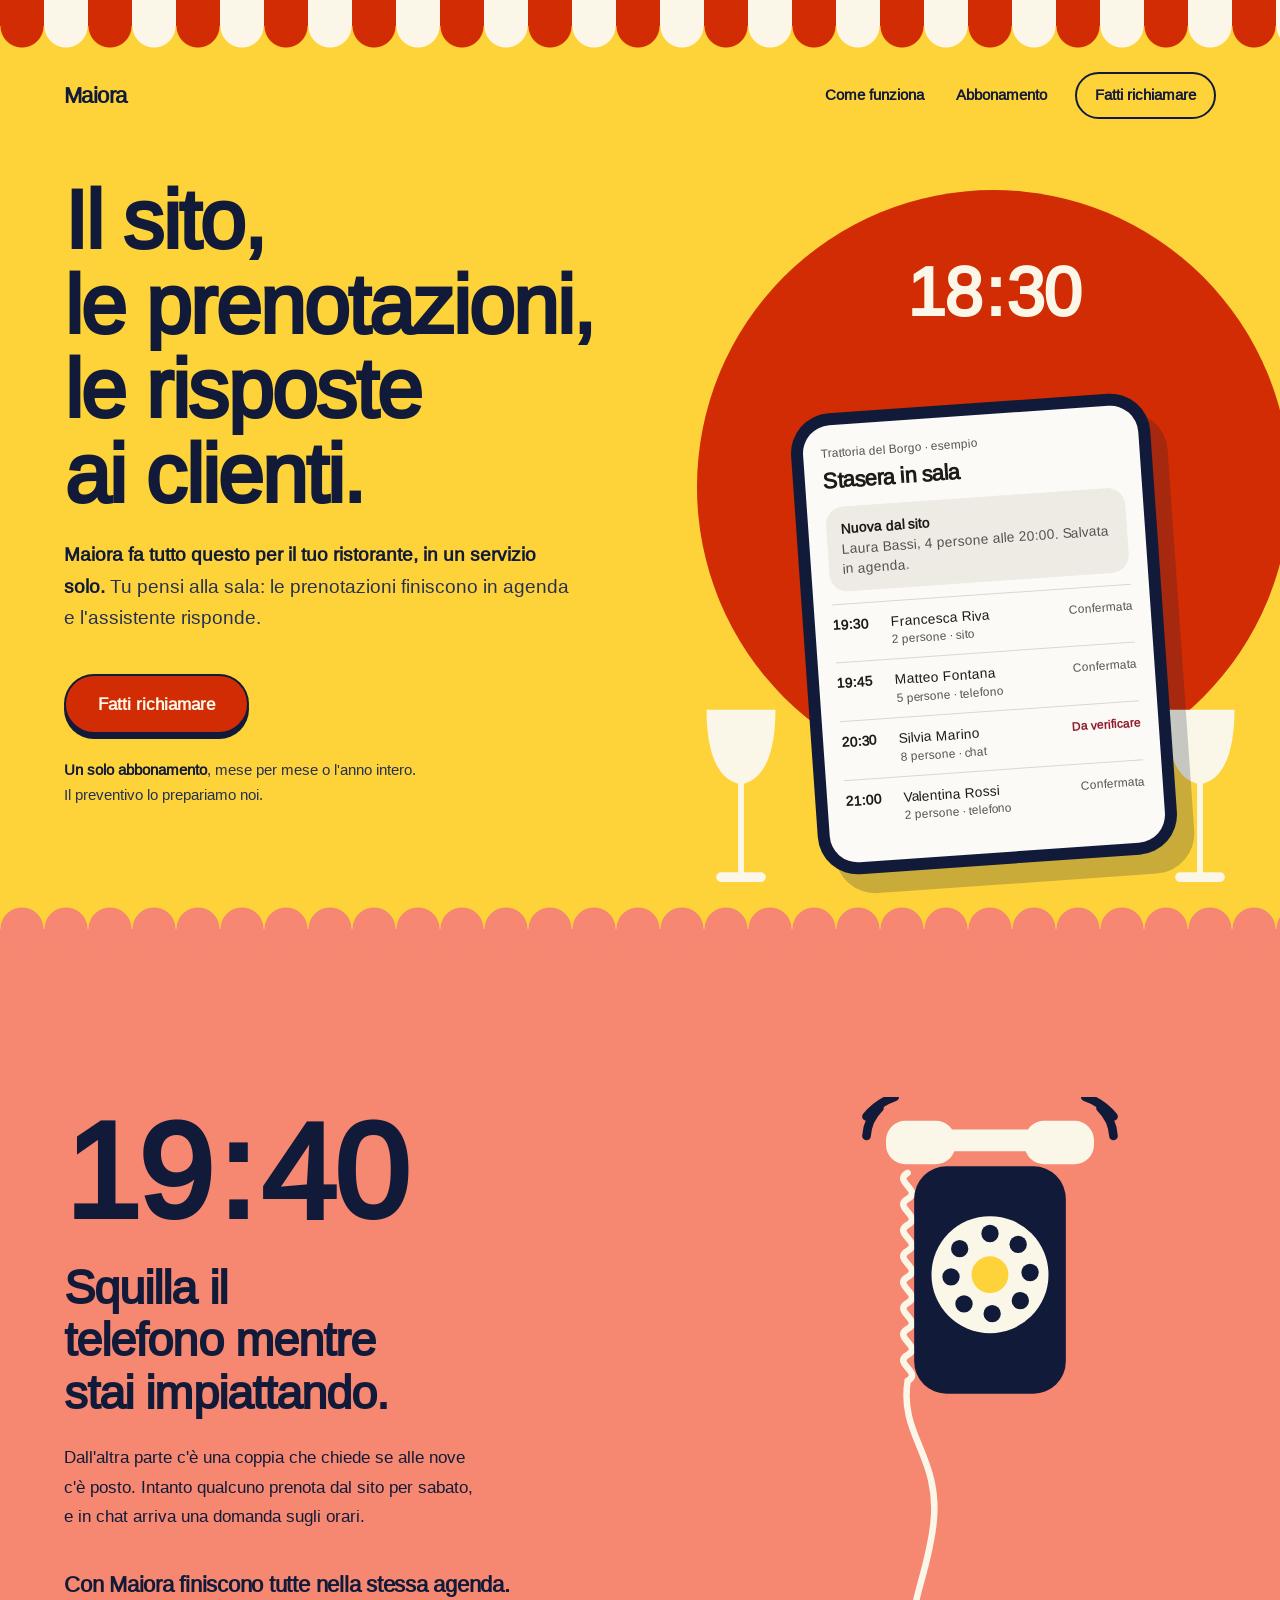
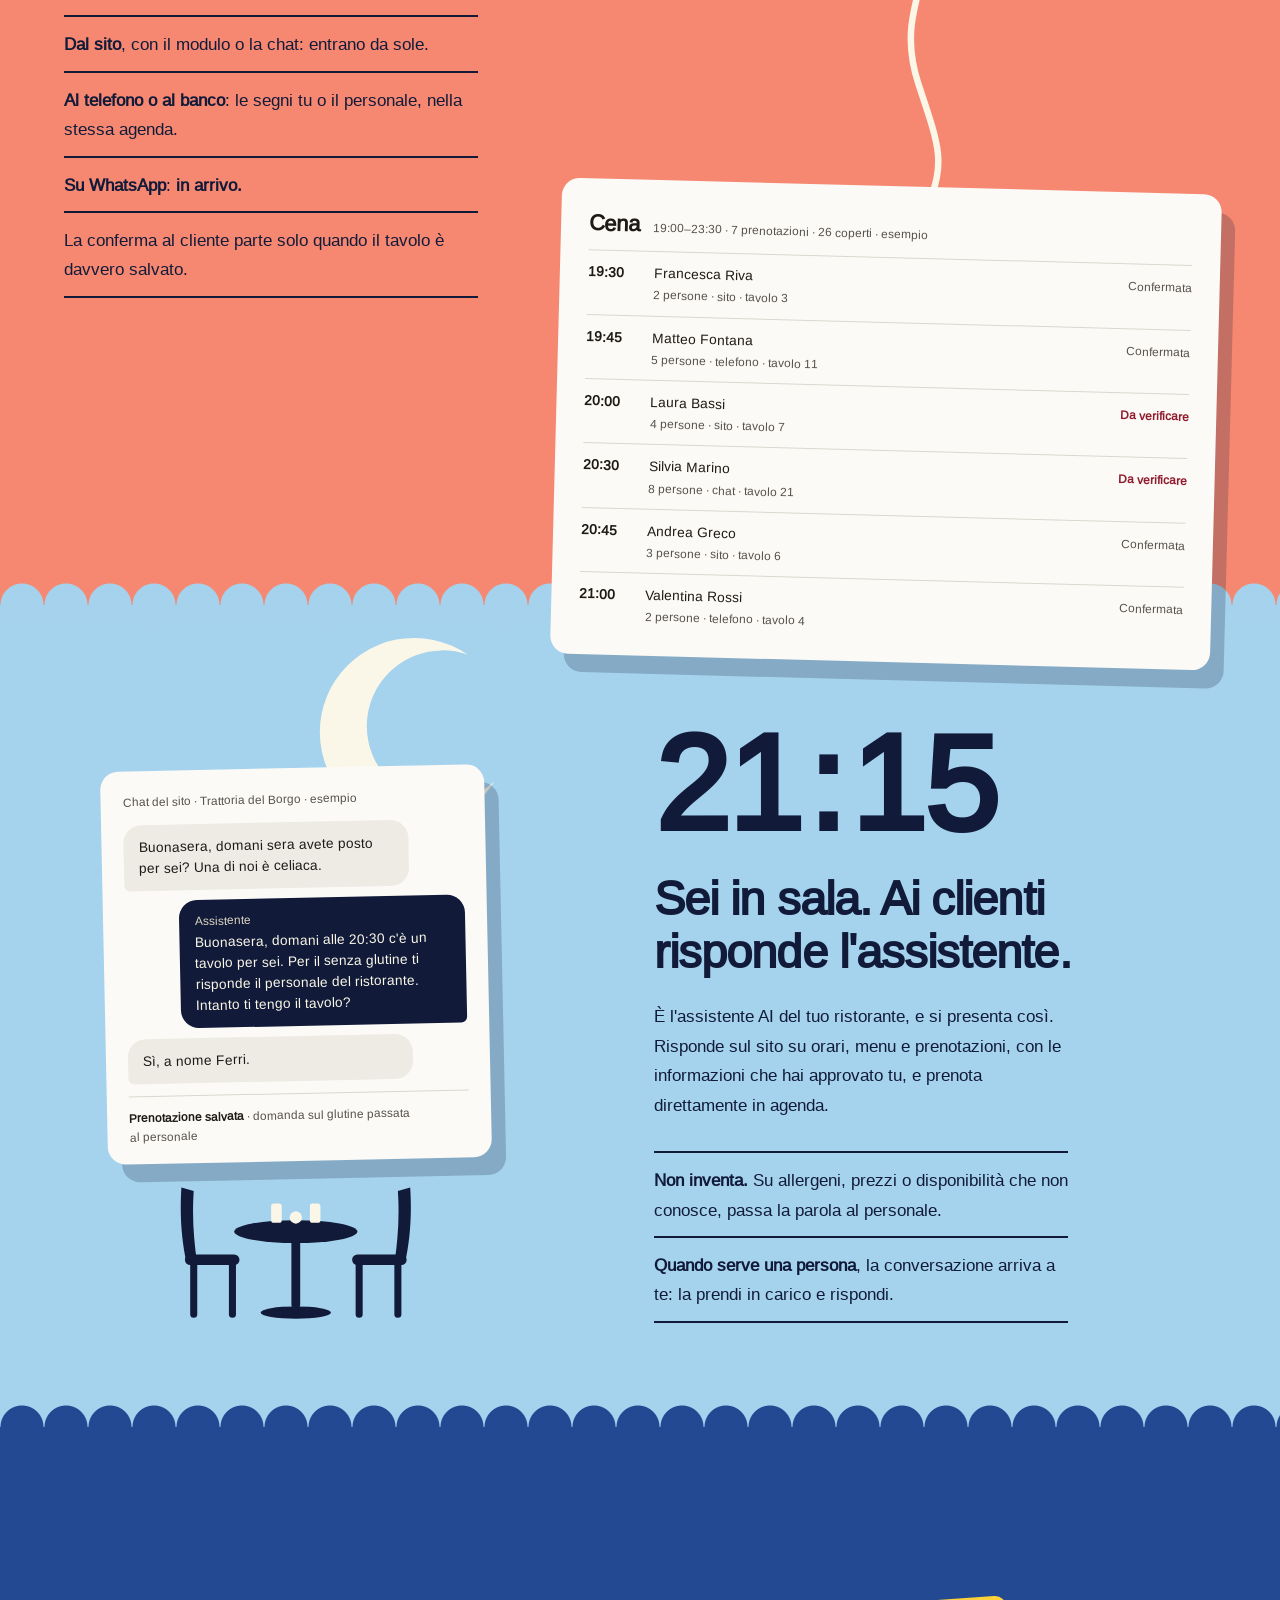
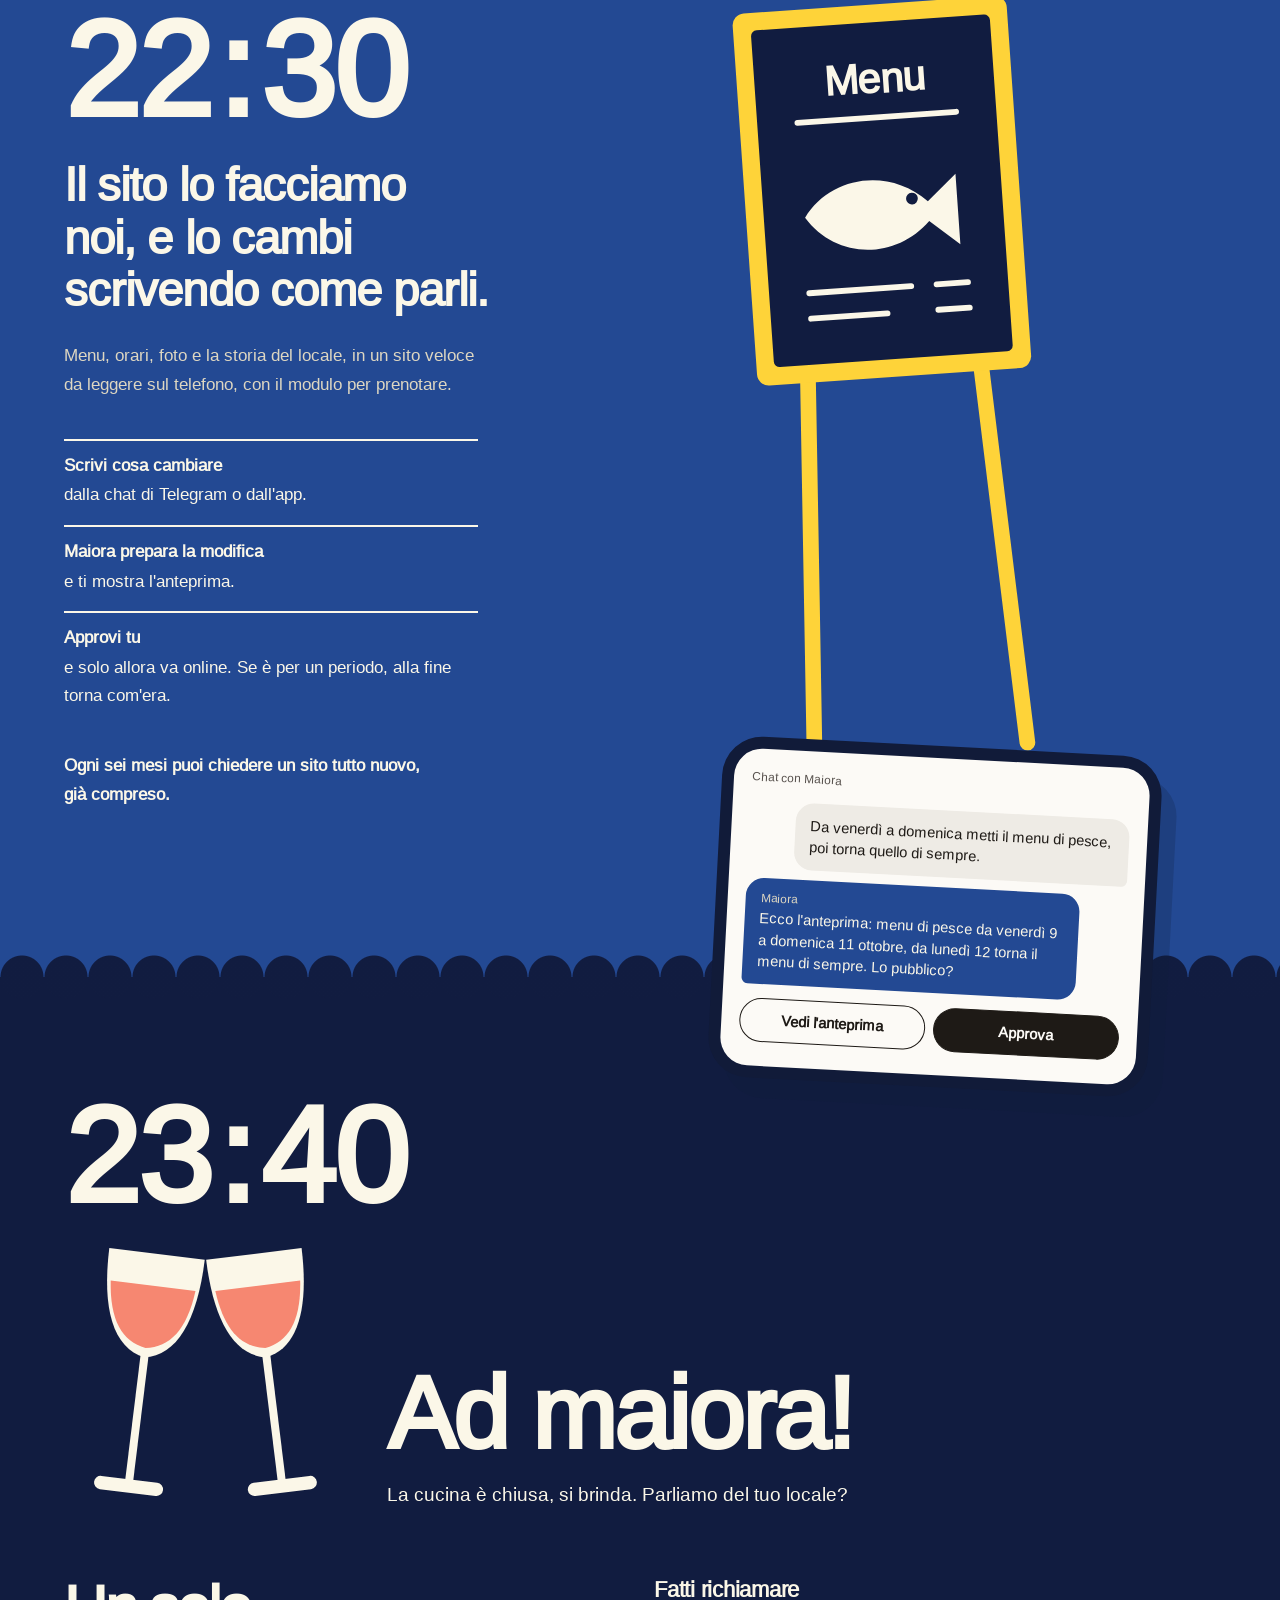
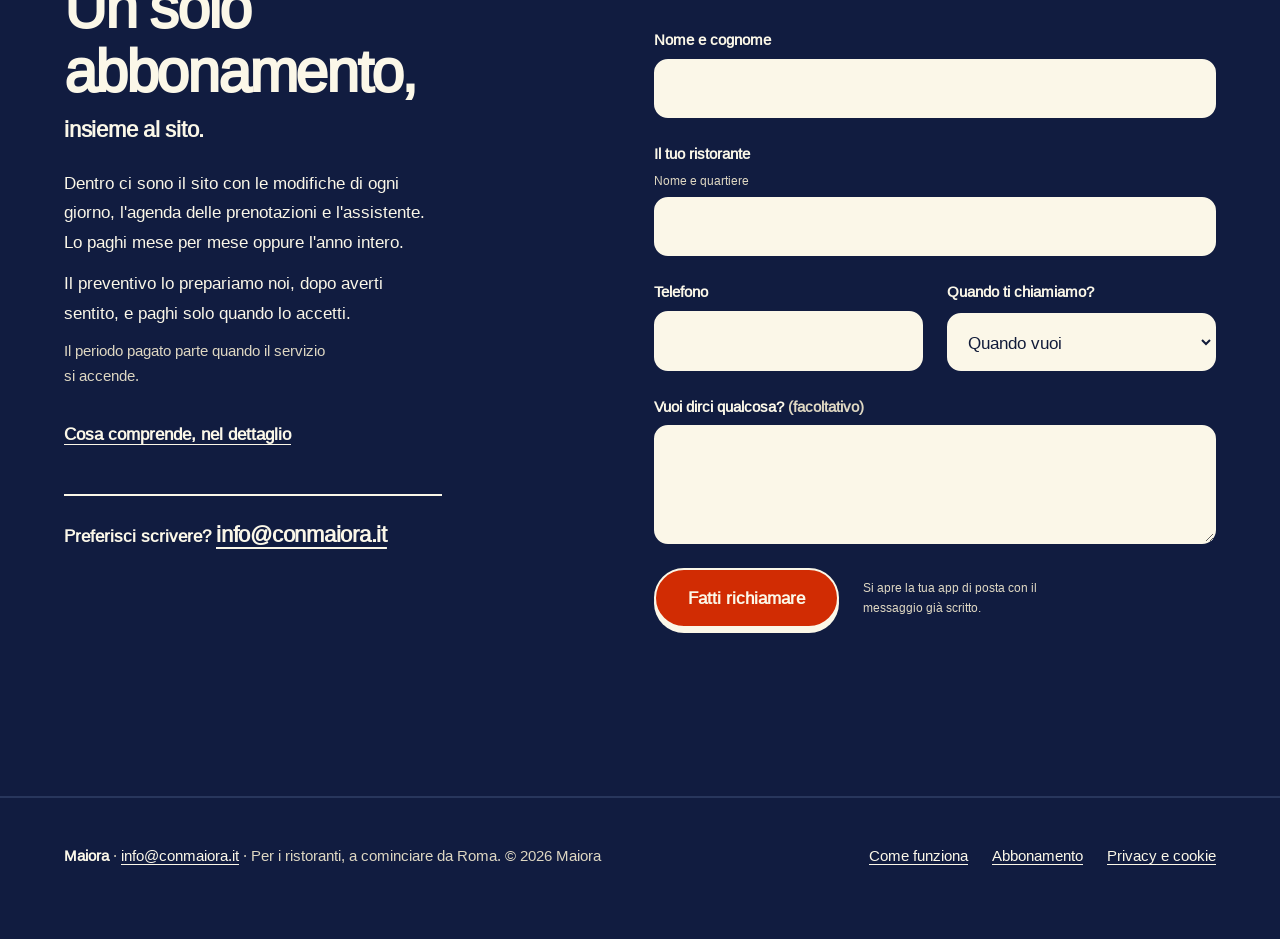
==== index.html @ f73d4234 "Sito di Maiora: prima pubblicazione su conmaiora.it" ====
<!doctype html>
<html lang="it">
<head>
<meta charset="utf-8">
<meta name="viewport" content="width=device-width, initial-scale=1">
<title>Maiora: il sito, le prenotazioni e le risposte ai clienti del tuo ristorante</title>
<meta name="description" content="Maiora fa il sito al tuo ristorante, tiene le prenotazioni in un'agenda sola e risponde ai clienti con un assistente. Un servizio solo, a Roma per cominciare.">
<meta name="theme-color" content="#fed339">
<link rel="icon" href="favicon.svg" type="image/svg+xml">
<link rel="apple-touch-icon" href="apple-touch-icon.png">
<link rel="manifest" href="manifest.webmanifest">
<link rel="canonical" href="https://conmaiora.it/">
<meta property="og:type" content="website">
<meta property="og:locale" content="it_IT">
<meta property="og:site_name" content="Maiora">
<meta property="og:title" content="Maiora: il sito, le prenotazioni e le risposte ai clienti del tuo ristorante">
<meta property="og:description" content="Maiora fa il sito al tuo ristorante, tiene le prenotazioni in un'agenda sola e risponde ai clienti con un assistente. Un servizio solo, a Roma per cominciare.">
<meta property="og:url" content="https://conmaiora.it/">
<meta property="og:image" content="https://conmaiora.it/og.png">
<meta property="og:image:width" content="1200">
<meta property="og:image:height" content="630">
<meta name="twitter:card" content="summary_large_image">
<meta name="twitter:image" content="https://conmaiora.it/og.png">
<link rel="preload" href="fonts/bricolage-grotesque-latin.woff2" as="font" type="font/woff2" crossorigin>
<link rel="stylesheet" href="styles.css">
<script src="main.js" defer></script>
</head>
<body>
<a class="skip" href="#contenuto">Vai al contenuto</a>
<div class="awning" aria-hidden="true"></div>
<header class="top">
  <a class="brand" href="./" aria-label="Maiora, pagina iniziale">Maiora</a>
  <nav aria-label="Principale">
    <ul>
      <li><a href="come-funziona.html">Come funziona</a></li>
      <li><a href="come-funziona.html#abbonamento">Abbonamento</a></li>
      <li><a class="pill" href="#contatto">Fatti richiamare</a></li>
    </ul>
  </nav>
</header>

<main id="contenuto">
  <!-- 18:30, apertura -->
  <section class="scene f-sun opening" aria-labelledby="titolo">
    <div class="wrap split">
      <div class="text">
        <p class="clock hour-open" aria-hidden="true">18<span class="sep">:</span>30</p>
        <h1 class="display" id="titolo"><span class="w">Il sito,</span> <span class="w">le prenotazioni,</span> <span class="w">le risposte</span> <span class="w">ai clienti.</span></h1>
        <p class="lede"><strong>Maiora fa tutto questo per il tuo ristorante, in un servizio solo.</strong> Tu pensi alla sala: le prenotazioni finiscono in agenda e l'assistente risponde.</p>
        <a class="cta" href="#contatto">Fatti richiamare</a>
        <p class="price-line"><b>Un solo abbonamento</b>, mese per mese o l'anno intero. Il&nbsp;preventivo lo prepariamo noi.</p>
      </div>
      <div class="art stage" role="img" aria-label="Il telefono del titolare con l'app di Maiora: stasera in sala, una nuova prenotazione dal sito e l'elenco di chi arriva. Dati di esempio.">
        <div class="sun"></div>
        <span class="sun-clock" aria-hidden="true">18<span class="sep">:</span>30</span>
        <svg class="glass l" viewBox="0 0 92 200" aria-hidden="true"><path d="M10 6h72c0 46-12 74-36 78C22 80 10 52 10 6z"/><rect x="43" y="82" width="6" height="96"/><rect x="20" y="176" width="52" height="10" rx="5"/></svg>
        <svg class="glass r" viewBox="0 0 92 200" aria-hidden="true"><path d="M10 6h72c0 46-12 74-36 78C22 80 10 52 10 6z"/><rect x="43" y="82" width="6" height="96"/><rect x="20" y="176" width="52" height="10" rx="5"/></svg>
        <div class="phone" aria-hidden="true">
          <div class="screen">
            <p class="who">Trattoria del Borgo · esempio</p>
            <p class="title">Stasera in sala</p>
            <p class="note"><b>Nuova dal sito</b><span>Laura Bassi, 4&nbsp;persone alle 20:00. Salvata in agenda.</span></p>
            <div class="row"><span class="t">19:30</span><span class="n">Francesca Riva<small>2&nbsp;persone · sito</small></span><span class="s">Confermata</span></div>
            <div class="row"><span class="t">19:45</span><span class="n">Matteo Fontana<small>5&nbsp;persone · telefono</small></span><span class="s">Confermata</span></div>
            <div class="row"><span class="t">20:30</span><span class="n">Silvia Marino<small>8&nbsp;persone · chat</small></span><span class="s alert">Da verificare</span></div>
            <div class="row"><span class="t">21:00</span><span class="n">Valentina Rossi<small>2&nbsp;persone · telefono</small></span><span class="s">Confermata</span></div>
          </div>
        </div>
      </div>
    </div>
  </section>

  <!-- 19:40, le prenotazioni -->
  <section class="scene f-coral" data-turn style="--prev-field: var(--sun); --prev-ink: var(--ink)" aria-labelledby="h-prenotazioni">
    <div class="wrap split">
      <div class="text">
        <p class="clock" data-from="18:30">19:40</p>
        <h2 id="h-prenotazioni">Squilla il telefono mentre stai impiattando.</h2>
        <p>Dall'altra parte c'è una coppia che chiede se alle nove c'è posto. Intanto qualcuno prenota dal sito per sabato, e in chat arriva una domanda sugli orari.</p>
        <h3>Con Maiora finiscono tutte nella stessa agenda.</h3>
        <ul class="list">
          <li><b>Dal sito</b>, con il modulo o la chat: entrano da sole.</li>
          <li><b>Al telefono o al banco</b>: le segni tu o il personale, nella stessa agenda.</li>
          <li><b>Su WhatsApp</b>: <em class="later">in arrivo.</em></li>
          <li>La conferma al cliente parte solo quando il tavolo è davvero salvato.</li>
        </ul>
      </div>
      <div class="art">
        <svg class="wallphone" viewBox="0 0 240 700" aria-hidden="true">
          <path class="cord" d="M44 70c-14 8 14 16 0 24s14 16 0 24 14 16 0 24 14 16 0 24 14 16 0 24 14 16 0 24 14 16 0 24 14 16 0 24c-8 50 30 70 24 130s-34 90-14 150 24 70 10 110"/>
          <rect class="body" x="50" y="64" width="140" height="210" rx="30"/>
          <circle class="dial" cx="120" cy="164" r="54"/>
          <g class="holes"><circle cx="120" cy="126" r="8"/><circle cx="146" cy="136" r="8"/><circle cx="157" cy="162" r="8"/><circle cx="148" cy="188" r="8"/><circle cx="122" cy="200" r="8"/><circle cx="96" cy="191" r="8"/><circle cx="84" cy="166" r="8"/><circle cx="92" cy="140" r="8"/></g>
          <circle class="hub" cx="120" cy="164" r="17"/>
          <rect class="plate" x="92" y="236" width="56" height="16" rx="8"/>
          <g class="handset"><rect x="66" y="30" width="108" height="20" rx="10"/><rect x="24" y="22" width="64" height="40" rx="18"/><rect x="152" y="22" width="64" height="40" rx="18"/></g>
          <g class="waves"><path d="M18 10a40 40 0 0 0-12 26M32 0a58 58 0 0 0-26 18"/><path d="M222 10a40 40 0 0 1 12 26M208 0a58 58 0 0 1 26 18"/></g>
        </svg>
        <div class="sheet" role="img" aria-label="L'agenda di Maiora per la cena: sette prenotazioni e ventisei coperti, arrivate dal sito, dal telefono e dalla chat. Dati di esempio.">
          <div class="head" aria-hidden="true"><b>Cena</b><span>19:00–23:30 · 7 prenotazioni · 26 coperti · esempio</span></div>
          <div aria-hidden="true">
            <div class="row"><span class="t">19:30</span><span class="n">Francesca Riva<small>2&nbsp;persone · sito · tavolo&nbsp;3</small></span><span class="s">Confermata</span></div>
            <div class="row"><span class="t">19:45</span><span class="n">Matteo Fontana<small>5&nbsp;persone · telefono · tavolo&nbsp;11</small></span><span class="s">Confermata</span></div>
            <div class="row"><span class="t">20:00</span><span class="n">Laura Bassi<small>4&nbsp;persone · sito · tavolo&nbsp;7</small></span><span class="s alert">Da verificare</span></div>
            <div class="row"><span class="t">20:30</span><span class="n">Silvia Marino<small>8&nbsp;persone · chat · tavolo&nbsp;21</small></span><span class="s alert">Da verificare</span></div>
            <div class="row"><span class="t">20:45</span><span class="n">Andrea Greco<small>3&nbsp;persone · sito · tavolo&nbsp;6</small></span><span class="s">Confermata</span></div>
            <div class="row"><span class="t">21:00</span><span class="n">Valentina Rossi<small>2&nbsp;persone · telefono · tavolo&nbsp;4</small></span><span class="s">Confermata</span></div>
          </div>
        </div>
      </div>
    </div>
  </section>

  <!-- 21:15, l'assistente -->
  <section class="scene f-sky" data-turn style="--prev-field: var(--coral); --prev-ink: var(--ink)" aria-labelledby="h-assistente">
    <div class="wrap split flip">
      <div class="text">
        <p class="clock" data-from="19:40">21:15</p>
        <h2 id="h-assistente">Sei in sala. Ai clienti risponde l'assistente.</h2>
        <p>È l'assistente AI del tuo ristorante, e si presenta così. Risponde sul sito su orari, menu e prenotazioni, con le informazioni che hai approvato tu, e prenota direttamente in agenda.</p>
        <ul class="list" style="margin-top: 32px">
          <li><b>Non inventa.</b> Su allergeni, prezzi o disponibilità che non conosce, passa la parola al personale.</li>
          <li><b>Quando serve una persona</b>, la conversazione arriva a te: la prendi in carico e rispondi.</li>
        </ul>
      </div>
      <div class="art">
        <svg class="crescent" viewBox="0 0 200 200" aria-hidden="true"><path d="M150 26A92 92 0 1 0 176 150 74 74 0 1 1 150 26z"/></svg>
        <figure class="chat" aria-label="Una conversazione di esempio nella chat del sito">
          <p class="who">Chat del sito · Trattoria del Borgo · esempio</p>
          <p class="bubble guest">Buonasera, domani sera avete posto per sei? Una di noi è celiaca.</p>
          <p class="bubble bot"><small>Assistente</small>Buonasera, domani alle 20:30 c'è un tavolo per sei. Per il senza glutine ti risponde il personale del ristorante. Intanto ti tengo il tavolo?</p>
          <p class="bubble guest">Sì, a nome Ferri.</p>
          <p class="state"><b>Prenotazione salvata</b> · domanda sul glutine passata al personale</p>
        </figure>
        <svg class="bistro" viewBox="0 0 320 170" aria-hidden="true">
          <g class="chair"><path d="M30 20c-2 30 0 60 6 86h12c-4-26-6-54-4-82z"/><rect x="34" y="96" width="62" height="12" rx="6"/><rect x="40" y="104" width="8" height="64" rx="4"/><rect x="84" y="104" width="8" height="64" rx="4"/></g>
          <g class="table"><ellipse cx="160" cy="70" rx="70" ry="13"/><rect x="155" y="74" width="10" height="84" rx="5"/><ellipse cx="160" cy="162" rx="40" ry="7"/></g>
          <g class="chair"><path d="M290 20c2 30 0 60-6 86h-12c4-26 6-54 4-82z"/><rect x="224" y="96" width="62" height="12" rx="6"/><rect x="228" y="104" width="8" height="64" rx="4"/><rect x="272" y="104" width="8" height="64" rx="4"/></g>
          <g class="glasses"><rect x="132" y="38" width="12" height="22" rx="3"/><rect x="176" y="38" width="12" height="22" rx="3"/><circle cx="160" cy="54" r="7"/></g>
        </svg>
      </div>
    </div>
  </section>

  <!-- 22:30, il sito -->
  <section class="scene f-cobalt on-dark" data-turn style="--prev-field: var(--sky); --prev-ink: var(--ink)" aria-labelledby="h-sito">
    <div class="wrap split">
      <div class="text">
        <p class="clock" data-from="21:15">22:30</p>
        <h2 id="h-sito">Il sito lo facciamo noi, e lo cambi scrivendo come parli.</h2>
        <p class="soft">Menu, orari, foto e la storia del locale, in un sito veloce da leggere sul telefono, con il modulo per prenotare.</p>
        <ol class="steps">
          <li><b>Scrivi cosa cambiare</b>dalla chat di Telegram o dall'app.</li>
          <li><b>Maiora prepara la modifica</b>e ti mostra l'anteprima.</li>
          <li><b>Approvi tu</b>e solo allora va online. Se è per un periodo, alla fine torna com'era.</li>
        </ol>
        <p class="aside">Ogni sei mesi puoi chiedere un sito tutto nuovo, già compreso.</p>
      </div>
      <div class="art">
        <svg class="board" viewBox="0 0 300 780" aria-hidden="true">
          <rect class="leg" x="58" y="300" width="16" height="480" rx="8" transform="rotate(3 66 300)"/>
          <rect class="leg" x="226" y="300" width="16" height="480" rx="8" transform="rotate(-3 234 300)"/>
          <rect class="frame" x="10" y="10" width="280" height="380" rx="12"/>
          <rect class="slate" x="28" y="28" width="244" height="344" rx="6"/>
          <text class="chalk-title" x="150" y="100" text-anchor="middle">Menu</text>
          <rect class="chalk" x="66" y="122" width="168" height="6" rx="3"/>
          <path class="chalk" d="M70 222c28-40 88-46 126-8l30-26v72l-30-26c-38 38-98 32-126-12z"/>
          <circle class="slate" cx="180" cy="210" r="6"/>
          <rect class="chalk" x="66" y="296" width="110" height="6" rx="3"/><rect class="chalk" x="196" y="296" width="38" height="6" rx="3"/>
          <rect class="chalk" x="66" y="322" width="84" height="6" rx="3"/><rect class="chalk" x="196" y="322" width="38" height="6" rx="3"/>
        </svg>
        <div class="phone chat-phone" role="img" aria-label="La chat con Maiora: il titolare chiede il menu di pesce per il fine settimana, Maiora prepara l'anteprima e chiede se pubblicarla.">
          <div class="screen mchat" aria-hidden="true">
            <p class="who">Chat con Maiora</p>
            <p class="bubble owner">Da venerdì a domenica metti il menu di pesce, poi torna quello di sempre.</p>
            <p class="bubble maiora"><small>Maiora</small>Ecco l'anteprima: menu di pesce da venerdì 9 a domenica 11 ottobre, da lunedì 12 torna il menu di sempre. Lo pubblico?</p>
            <div class="fake-btns"><span>Vedi l'anteprima</span><span class="go">Approva</span></div>
          </div>
        </div>
      </div>
    </div>
  </section>

  <!-- 23:40, il brindisi -->
  <section class="scene f-night on-dark toast" data-turn style="--prev-field: var(--cobalt); --prev-ink: var(--cream)" id="contatto" aria-labelledby="h-brindisi">
    <div class="wrap">
      <p class="clock" data-from="22:30">23:40</p>
      <div class="toast-head">
        <div class="cheers" aria-hidden="true">
          <svg class="glass l" viewBox="0 0 92 200"><path d="M10 6h72c0 46-12 74-36 78C22 80 10 52 10 6z"/><rect x="43" y="82" width="6" height="96"/><rect x="20" y="176" width="52" height="10" rx="5"/><path class="drink" d="M14 30h64c-3 30-14 44-32 47C28 74 17 60 14 30z"/></svg>
          <svg class="glass r" viewBox="0 0 92 200"><path d="M10 6h72c0 46-12 74-36 78C22 80 10 52 10 6z"/><rect x="43" y="82" width="6" height="96"/><rect x="20" y="176" width="52" height="10" rx="5"/><path class="drink" d="M14 30h64c-3 30-14 44-32 47C28 74 17 60 14 30z"/></svg>
        </div>
        <div>
          <h2 class="big" id="h-brindisi">Ad maiora!</h2>
          <p>La cucina è chiusa, si brinda. Parliamo del tuo locale?</p>
        </div>
      </div>
      <div class="deal">
        <div class="offer">
          <p class="amount">Un solo abbonamento, <span>insieme al sito.</span></p>
          <p>Dentro ci sono il sito con le modifiche di ogni giorno, l'agenda delle prenotazioni e l'assistente. Lo paghi mese per mese oppure l'anno intero.</p>
          <p>Il preventivo lo prepariamo noi, dopo averti sentito, e paghi solo quando lo accetti.</p>
          <p class="fine soft">Il periodo pagato parte quando il servizio si accende.</p>
          <a class="more" href="come-funziona.html#abbonamento">Cosa comprende, nel dettaglio</a>
          <p class="write">Preferisci scrivere? <a href="mailto:info@conmaiora.it">info@conmaiora.it</a></p>
        </div>
        <form id="richiamo" action="mailto:info@conmaiora.it" method="post" enctype="text/plain" aria-labelledby="form-titolo">
          <h3 id="form-titolo" style="margin:0">Fatti richiamare</h3>
          <div class="field"><label for="nome">Nome e cognome</label><input id="nome" name="nome" autocomplete="name" required aria-describedby="nome-err"><p class="err" id="nome-err"></p></div>
          <div class="field"><label for="locale">Il tuo ristorante</label><p class="hint" id="locale-hint">Nome e quartiere</p><input id="locale" name="locale" autocomplete="organization" required aria-describedby="locale-hint locale-err"><p class="err" id="locale-err"></p></div>
          <div class="two">
            <div class="field"><label for="telefono">Telefono</label><input id="telefono" name="telefono" type="tel" autocomplete="tel" inputmode="tel" required aria-describedby="telefono-err"><p class="err" id="telefono-err"></p></div>
            <div class="field"><label for="quando">Quando ti chiamiamo?</label><select id="quando" name="quando"><option>In mattinata</option><option>Nel primo pomeriggio</option><option selected>Quando vuoi</option></select></div>
          </div>
          <div class="field"><label for="messaggio">Vuoi dirci qualcosa? <span class="soft">(facoltativo)</span></label><textarea id="messaggio" name="messaggio" rows="3"></textarea></div>
          <div class="form-foot">
            <button class="cta" type="submit">Fatti richiamare</button>
            <p>Si apre la tua app di posta con il messaggio già scritto.</p>
          </div>
          <p class="status" id="stato" role="status" aria-live="polite"></p>
        </form>
      </div>
    </div>
  </section>
</main>

<footer class="foot">
  <div class="wrap">
    <p><b>Maiora</b> · <a href="mailto:info@conmaiora.it">info@conmaiora.it</a> · Per i ristoranti, a cominciare da Roma. © 2026 Maiora</p>
    <ul>
      <li><a href="come-funziona.html">Come funziona</a></li>
      <li><a href="come-funziona.html#abbonamento">Abbonamento</a></li>
      <li><a href="privacy.html">Privacy e cookie</a></li>
    </ul>
  </div>
</footer>
</body>
</html>
---- styles.css ----
/* Maiora, prova 3 «Ad maiora!». Token da DIRECTION.md: ogni campo di colore è un'ora della serata. */

/* Bricolage Grotesque, ospitato sul sito (SIL Open Font License 1.1, fonts/OFL.txt).
   Stessi file, assi e unicode-range del foglio CSS2 di Google Fonts (v9, opsz,wdth,wght@12..96,75..100,300..800). */
@font-face {
  font-family: "Bricolage Grotesque";
  font-style: normal;
  font-weight: 300 800;
  font-stretch: 75% 100%;
  font-display: swap;
  src: url("fonts/bricolage-grotesque-latin-ext.woff2") format("woff2");
  unicode-range: U+0100-02BA, U+02BD-02C5, U+02C7-02CC, U+02CE-02D7, U+02DD-02FF, U+0304, U+0308, U+0329, U+1D00-1DBF, U+1E00-1E9F, U+1EF2-1EFF, U+2020, U+20A0-20AB, U+20AD-20C4, U+2113, U+2C60-2C7F, U+A720-A7FF;
}
@font-face {
  font-family: "Bricolage Grotesque";
  font-style: normal;
  font-weight: 300 800;
  font-stretch: 75% 100%;
  font-display: swap;
  src: url("fonts/bricolage-grotesque-latin.woff2") format("woff2");
  unicode-range: U+0000-00FF, U+0131, U+0152-0153, U+02BB-02BC, U+02C6, U+02DA, U+02DC, U+0304, U+0308, U+0329, U+2000-206F, U+20AC, U+2122, U+2191, U+2193, U+2212, U+2215, U+FEFF, U+FFFD;
}

/* Fallback metrico: rimisurato con fallback.mjs sul file ospitato (91.47%, 101.67%, 29.52%). */
@font-face {
  font-family: "Bricolage Fallback";
  src: local("Arial"), local("Arimo"), local("Liberation Sans");
  size-adjust: 91.5%; ascent-override: 101.7%; descent-override: 29.5%; line-gap-override: 0%;
}

@property --field { syntax: "<color>"; inherits: true; initial-value: transparent; }

:root {
  color-scheme: light;
  --sun: oklch(88% 0.165 92);      /* 18:30, pomeriggio */
  --coral: oklch(74% 0.14 32);     /* 19:40, tramonto */
  --sky: oklch(84% 0.06 235);      /* 21:15, sera chiara */
  --cobalt: oklch(42% 0.13 262);   /* 22:30, sera */
  --night: oklch(24% 0.07 268);    /* 23:40, notte */
  --ink: oklch(23% 0.06 268);
  --ink-2: oklch(32% 0.06 268);
  --cream: oklch(97.5% 0.02 92);
  --cream-2: oklch(88% 0.03 92);
  --tomato: oklch(56% 0.205 33);   /* l'unica azione */
  --shadow: oklch(23% 0.06 268 / .22);

  /* l'app vera, veste Calma */
  --app-ground: oklch(98.5% 0.006 80);
  --app-soft: oklch(94% 0.008 80);
  --app-rule: oklch(88% 0.01 80);
  --app-ink: oklch(22% 0.01 60);
  --app-ink-2: oklch(44% 0.01 60);
  --app-alert: oklch(43% 0.15 18);

  --font: "Bricolage Grotesque", "Bricolage Fallback", system-ui, "Segoe UI", Roboto, "Helvetica Neue", Arial, "Liberation Sans", sans-serif;

  --t-clock: clamp(4.5rem, 2rem + 9vw, 10.5rem);
  --t-display: clamp(3rem, min(1.2rem + 5.6vw, 10.5svh), 6.6rem);
  --t-h2: clamp(2rem, 1.3rem + 2.4vw, 3.6rem);
  --t-h3: 1.5rem;
  --t-body: 1.1875rem;
  --t-small: 1rem;
  --t-meta: 0.8125rem;

  --s-1: 4px; --s-2: 8px; --s-3: 12px; --s-4: 16px; --s-5: 24px; --s-6: 40px; --s-7: 64px; --s-8: 104px; --s-9: 168px;
  --pad: clamp(20px, 5vw, 72px);
  --max: 1360px;
  --r-phone: 40px; --r-screen: 28px; --r-card: 18px; --r-pill: 999px;
  --ease-out: cubic-bezier(.2, .8, .2, 1);
  --spring: linear(0, 0.42 9%, 0.84 21%, 1.02 33%, 1.05 41%, 1.01 55%, 0.99 70%, 1);
  --scallop: 44px;
}

*, *::before, *::after { box-sizing: border-box; }
html { -webkit-text-size-adjust: 100%; background: var(--night); }
body { margin: 0; font-family: var(--font); font-size: var(--t-body); line-height: 1.55; color: var(--ink); background: var(--sun); font-optical-sizing: auto; }
a { color: inherit; text-underline-offset: 0.2em; }
p { margin: 0; }
h1, h2, h3 { margin: 0; text-wrap: balance; }
p, li { text-wrap: pretty; }
img, svg { display: block; max-width: 100%; }
.sr-only { position: absolute; width: 1px; height: 1px; padding: 0; margin: -1px; overflow: hidden; clip: rect(0 0 0 0); white-space: nowrap; border: 0; }
.skip { position: absolute; left: var(--s-4); top: -100px; background: var(--ink); color: var(--cream); padding: 12px 18px; border-radius: var(--r-pill); z-index: 10; }
.skip:focus { top: var(--s-4); }
:focus-visible { outline: 3px solid var(--ink); outline-offset: 4px; border-radius: 4px; }
.on-dark :focus-visible, .foot :focus-visible { outline-color: var(--cream); }

/* ---------- la tenda del bar ---------- */
.awning { height: 54px; background:
  linear-gradient(90deg, var(--tomato) 0 50%, var(--cream) 50% 100%) 0 0 / 88px 26px repeat-x,
  radial-gradient(circle at 22px 26px, var(--tomato) 21px, transparent 22px) 0 0 / 88px 54px repeat-x,
  radial-gradient(circle at 66px 26px, var(--cream) 21px, transparent 22px) 0 0 / 88px 54px repeat-x; }

/* ---------- testata ---------- */
.top { display: flex; align-items: center; justify-content: space-between; gap: var(--s-5); padding: 18px var(--pad) 0; max-width: calc(var(--max) + 2 * 72px); margin: 0 auto; }
.brand { font-weight: 800; font-size: var(--t-h3); letter-spacing: -0.025em; text-decoration: none; font-variation-settings: "wdth" 85; line-height: 1; padding: 6px 0; }
.top ul { display: flex; align-items: center; gap: var(--s-5); list-style: none; margin: 0; padding: 0; font-size: var(--t-small); font-weight: 600; }
.top li a { display: inline-block; padding: 10px 4px; text-decoration: none; }
.top li a:hover { text-decoration: underline; }
.top li a[aria-current="page"] { text-decoration: underline; text-decoration-thickness: 2px; }
.top .pill { border: 2px solid var(--ink); border-radius: var(--r-pill); padding: 9px 18px; }
.top .pill:hover { background: var(--ink); color: var(--sun); text-decoration: none; }

/* ---------- scene ---------- */
.scene { position: relative; padding: var(--s-9) var(--pad) var(--s-9); overflow-x: clip; }
.scene + .scene::before, .scene.edge::before { content: ""; position: absolute; left: 0; right: 0; top: calc(var(--scallop) / -2); height: var(--scallop); background: radial-gradient(circle at 22px 22px, var(--field) 21px, transparent 22px) 0 0 / 44px 44px repeat-x; pointer-events: none; }
.scene > .wrap { max-width: var(--max); margin: 0 auto; position: relative; }
.scene { background: var(--field); }
.f-sun { --field: var(--sun); }
.f-coral { --field: var(--coral); }
.f-sky { --field: var(--sky); padding-top: var(--s-8); padding-bottom: var(--s-8); }
.f-cobalt { --field: var(--cobalt); color: var(--cream); }
.f-night { --field: var(--night); color: var(--cream); padding-top: var(--s-8); }
.f-cobalt .soft, .f-night .soft { color: var(--cream-2); }
/* la firma: prima che l'ora arrivi la scena ha ancora il colore dell'ora prima */
.scene.pre { --field: var(--prev-field); color: var(--prev-ink); }
.scene.pre .soft { color: inherit; }
.scene.turning { transition: --field .9s var(--ease-out), color .9s var(--ease-out); }
.soft { color: var(--ink-2); }

.split { display: grid; grid-template-columns: repeat(12, minmax(0, 1fr)); gap: 0 28px; align-items: center; }
.split > .text { grid-column: 1 / span 6; }
.split > .art { grid-column: 8 / span 5; position: relative; isolation: isolate; }
.split > .text { position: relative; z-index: 1; }
.split.flip > .text { grid-column: 7 / span 6; grid-row: 1; }
.split.flip > .art { grid-column: 1 / span 5; grid-row: 1; }

.clock { font-size: var(--t-clock); font-weight: 800; line-height: 1; letter-spacing: -0.015em; font-variant-numeric: tabular-nums; font-variation-settings: "wdth" 78; margin: 0 0 var(--s-4); display: block; }
.clock .col { display: inline-block; height: 1em; overflow-x: visible; overflow-y: clip; vertical-align: top; clip-path: inset(0.13em -0.3em 0.14em -0.3em); }
.clock .strip { display: block; transform: translateY(calc(var(--d, 0) * -1.4em)); }
.clock .strip span { display: block; height: 1.4em; line-height: 1em; }
.clock .sep { display: inline-block; margin: 0 0.05em; }
h2 { font-size: var(--t-h2); line-height: 1.02; letter-spacing: -0.018em; font-weight: 780; font-variation-settings: "wdth" 90; max-width: 17ch; margin-bottom: var(--s-5); }
h3 { font-size: var(--t-h3); line-height: 1.2; font-weight: 700; letter-spacing: -0.01em; margin: var(--s-6) 0 var(--s-4); }
.text > p { max-width: 46ch; }
.text > p + p { margin-top: var(--s-4); }
.list { list-style: none; margin: 0; padding: 0; max-width: 46ch; }
.list li { padding: var(--s-3) 0; border-top: 2px solid currentColor; }
.list li:last-child { border-bottom: 2px solid currentColor; }
.list b { font-weight: 700; }
.list .later { font-style: normal; font-weight: 600; white-space: nowrap; }

/* ---------- apertura ---------- */
.opening { padding-top: clamp(24px, 4.5vh, 72px); padding-bottom: 0; overflow: hidden; }
.opening .split { align-items: stretch; min-height: min(calc(100svh - 130px), 780px); }
.opening .text { padding-bottom: var(--s-8); align-self: center; }
.display { font-size: var(--t-display); line-height: 0.93; letter-spacing: -0.022em; font-weight: 800; font-variation-settings: "wdth" 88; margin-bottom: var(--s-5); max-width: 13ch; }
.display .w { display: inline-block; }
.lede { font-size: clamp(1.1875rem, 1rem + 0.4vw, 1.3125rem); line-height: 1.5; color: var(--ink-2); max-width: 36ch; margin-bottom: clamp(24px, 4.5vh, 40px); }
.lede strong { color: var(--ink); font-weight: 650; }
.price-line { margin-top: var(--s-5); font-size: var(--t-small); color: var(--ink-2); font-variant-numeric: tabular-nums; }
.price-line b { color: var(--ink); }

.cta { display: inline-flex; align-items: center; justify-content: center; min-height: 60px; background: var(--tomato); color: var(--cream); font: 700 1.1875rem/1 var(--font); padding: 0 32px; border-radius: var(--r-pill); text-decoration: none; border: 2px solid var(--ink); box-shadow: 0 5px 0 var(--ink); cursor: pointer; transition: transform .15s var(--ease-out), box-shadow .15s var(--ease-out); }
.cta:hover { transform: translateY(2px); box-shadow: 0 3px 0 var(--ink); }
.cta:active { transform: translateY(5px); box-shadow: 0 0 0 var(--ink); }
.on-dark .cta { border-color: var(--cream); box-shadow: 0 5px 0 var(--cream); }
.on-dark .cta:hover { box-shadow: 0 3px 0 var(--cream); }

/* il sole, i bicchieri e il telefono */
.stage { position: relative; min-height: 560px; }
.sun { position: absolute; width: 128%; aspect-ratio: 1; border-radius: 50%; background: var(--tomato); left: -12%; top: 4%; }
.glass { position: absolute; bottom: 0; width: 88px; height: auto; transform-origin: 50% 100%; }
.glass path, .glass rect { fill: var(--cream); }
.stage .glass { bottom: 34px; }
.stage .glass.l { left: -12%; }
.stage .glass.r { right: -6%; }

.phone { position: relative; width: 340px; max-width: 100%; background: var(--ink); border-radius: var(--r-phone); padding: 12px; box-shadow: 16px 20px 0 var(--shadow); }
.stage .phone { position: absolute; left: 50%; bottom: 64px; width: 360px; transform: translateX(-50%) rotate(-4deg); }
.hour-open { display: none; }
.sun-clock .sep { display: inline-block; margin: 0 0.05em; }
.sun-clock { position: absolute; left: 52%; top: calc(4% + 64px); transform: translateX(-50%); font-size: clamp(4rem, 2rem + 3.4vw, 7rem); font-weight: 800; line-height: 1; letter-spacing: -0.015em; font-variant-numeric: tabular-nums; font-variation-settings: "wdth" 78; color: var(--cream); }
.screen { background: var(--app-ground); color: var(--app-ink); border-radius: var(--r-screen); padding: 20px 18px 24px; font-size: 15px; line-height: 1.35; overflow: hidden; }
.screen .who { font-size: 13px; color: var(--app-ink-2); margin-bottom: 4px; }
.screen .title { font-size: 24px; letter-spacing: -0.02em; font-weight: 600; margin-bottom: 14px; line-height: 1.1; }
.screen .note { background: var(--app-soft); border-radius: var(--r-card); padding: 12px 14px; margin-bottom: 12px; }
.screen .note b { display: block; font-size: 15px; }
.screen .note span { display: block; font-size: 15px; color: var(--app-ink-2); }
.row { display: grid; grid-template-columns: 50px minmax(0, 1fr) auto; gap: 8px; align-items: baseline; padding: 10px 0; border-top: 1px solid var(--app-rule); font-variant-numeric: tabular-nums; }
.row .t { font-weight: 650; font-size: 15px; }
.row .n { font-size: 15px; min-width: 0; }
.row .n small { display: block; font-size: 13px; color: var(--app-ink-2); }
.row .s { font-size: 13px; color: var(--app-ink-2); text-align: right; }
.row .s.alert { color: var(--app-alert); font-weight: 600; }

/* ---------- 19:40 l'agenda ---------- */
.sheet { position: relative; background: var(--app-ground); color: var(--app-ink); border-radius: var(--r-card); padding: 26px 28px 18px; box-shadow: 14px 18px 0 var(--shadow); transform: rotate(1.5deg); font-size: 15px; }
.sheet .head { display: flex; flex-wrap: wrap; align-items: baseline; gap: 4px 14px; margin-bottom: 8px; }
.sheet .head b { font-size: 24px; font-weight: 600; letter-spacing: -0.02em; }
.sheet .head span { font-size: 13px; color: var(--app-ink-2); font-variant-numeric: tabular-nums; }
.sheet .row { grid-template-columns: 58px minmax(0, 1fr) auto; }
.sheet .row .t { font-size: 15px; }
.sheet .row .n { font-size: 15px; }

/* ---------- 21:15 la conversazione ---------- */
.chat { position: relative; background: var(--app-ground); color: var(--app-ink); border-radius: var(--r-card); padding: 22px 22px 18px; box-shadow: 14px 18px 0 var(--shadow); font-size: 15px; line-height: 1.4; transform: rotate(-1.2deg); }
.chat .who { font-size: 13px; color: var(--app-ink-2); margin-bottom: 14px; }
.bubble { max-width: 84%; padding: 12px 15px; border-radius: 18px; margin-bottom: 10px; }
.bubble.guest { background: var(--app-soft); border-bottom-left-radius: 6px; }
.bubble.bot { margin-left: auto; background: var(--ink); color: var(--cream); border-bottom-right-radius: 6px; }
.bubble.bot small { display: block; font-size: 13px; color: var(--cream-2); margin-bottom: 2px; }
.chat .state { margin-top: 12px; padding-top: 12px; border-top: 1px solid var(--app-rule); font-size: 13px; color: var(--app-ink-2); }
.chat .state b { color: var(--app-ink); }

/* ---------- 22:30 il sito ---------- */
.steps { list-style: none; margin: var(--s-6) 0 0; padding: 0; display: grid; grid-template-columns: minmax(0, 1fr); gap: var(--s-4); max-width: 46ch; }
.steps li { border-top: 2px solid currentColor; padding-top: var(--s-3); font-size: var(--t-body); line-height: 1.5; }
.steps b { display: block; font-size: 1.1875rem; line-height: 1.25; margin-bottom: 4px; }
.aside { margin-top: var(--s-6); font-weight: 600; max-width: 46ch; }
.art .phone.chat-phone { margin: 0 auto; transform: rotate(3deg); }
.mchat { display: grid; gap: 10px; }
.mchat .bubble { max-width: 88%; margin: 0; font-size: 15px; }
.mchat .bubble.owner { margin-left: auto; background: var(--app-soft); border-bottom-right-radius: 6px; }
.mchat .bubble.maiora { background: var(--cobalt); color: var(--cream); border-bottom-left-radius: 6px; }
.mchat .bubble.maiora small { display: block; font-size: 13px; color: var(--cream-2); }
.fake-btns { display: flex; gap: 8px; margin-top: 4px; }
.fake-btns span { flex: 1; text-align: center; border-radius: var(--r-pill); padding: 10px 8px; font-size: 13px; font-weight: 600; border: 1.5px solid var(--app-ink); }
.fake-btns span.go { background: var(--app-ink); color: var(--app-ground); }

/* ---------- 23:40 il brindisi ---------- */
.toast { position: relative; }
.toast-head { display: grid; grid-template-columns: auto 1fr; gap: 0 var(--s-6); align-items: end; margin-bottom: var(--s-7); }
.cheers { --gw: clamp(72px, 9.6vw, 142px); display: flex; gap: calc(var(--gw) * 0.3); align-items: flex-end; }
.cheers .glass { position: static; width: var(--gw); }
.cheers .glass.l { transform: rotate(7deg); }
.cheers .glass.r { transform: rotate(-7deg); }
.glass .drink { fill: var(--coral); }
.big { font-size: clamp(3.5rem, 1.4rem + 7vw, 8.5rem); font-weight: 800; line-height: .9; letter-spacing: -0.026em; font-variation-settings: "wdth" 85; margin: 0 0 var(--s-4); max-width: none; }
.toast-head p:not(.big) { font-size: clamp(1.1875rem, 1rem + 0.4vw, 1.3125rem); }
.deal { display: grid; grid-template-columns: repeat(12, minmax(0, 1fr)); gap: var(--s-7) 28px; align-items: start; }
.deal .offer { grid-column: 1 / span 5; }
.deal form { grid-column: 7 / span 6; }
.amount { font-size: clamp(2.6rem, 1.6rem + 3vw, 4.4rem); font-weight: 800; letter-spacing: -0.035em; line-height: 1; font-variant-numeric: tabular-nums; margin-bottom: var(--s-5); font-variation-settings: "wdth" 88; }
.amount span { font-size: var(--t-h3); font-weight: 600; letter-spacing: -0.01em; }
.offer .amount { text-wrap: balance; }
.offer .amount span { display: block; margin-top: var(--s-3); line-height: 1.2; }
.offer p { max-width: 42ch; }
.offer p + p { margin-top: var(--s-3); }
.offer .fine { font-size: var(--t-small); }
.offer .write { margin-top: var(--s-6); padding-top: var(--s-4); border-top: 2px solid currentColor; font-weight: 600; }
.offer .write a { display: inline-block; padding: 4px 0; font-size: var(--t-h3); font-weight: 700; letter-spacing: -0.01em; }
.more { display: inline-block; margin-top: var(--s-5); font-weight: 600; padding: 6px 0; }

form { display: grid; gap: var(--s-5); }
.field { display: grid; gap: 6px; }
label, .legend { font-weight: 650; font-size: var(--t-small); }
.hint { font-size: var(--t-meta); color: var(--cream-2); margin-top: -2px; }
input, select, textarea { font: inherit; font-size: var(--t-body); color: var(--ink); background: var(--cream); border: 2px solid var(--cream); border-radius: 14px; padding: 13px 15px; min-height: 52px; width: 100%; }
textarea { min-height: 104px; resize: vertical; }
input:focus-visible, select:focus-visible, textarea:focus-visible { outline: 3px solid var(--sun); outline-offset: 2px; }
.field[data-invalid] input { border-color: var(--sun); }
.err { font-size: var(--t-small); color: var(--sun); font-weight: 600; }
.err:empty { display: none; }
.two { display: grid; grid-template-columns: 1fr 1fr; gap: var(--s-5); }
.form-foot { display: flex; flex-wrap: wrap; align-items: center; gap: var(--s-4) var(--s-5); }
.form-foot p { font-size: var(--t-meta); color: var(--cream-2); max-width: 30ch; }
.status { font-size: var(--t-small); font-weight: 600; border-left: 4px solid var(--sun); padding: 4px 0 4px 14px; }
.status:empty { display: none; }

/* ---------- piede ---------- */
.foot { background: var(--night); color: var(--cream-2); padding: var(--s-6) var(--pad) var(--s-7); border-top: 2px solid oklch(34% 0.07 268); }
.foot .wrap { max-width: var(--max); margin: 0 auto; display: flex; flex-wrap: wrap; justify-content: space-between; gap: var(--s-5); font-size: var(--t-small); }
.foot ul { display: flex; flex-wrap: wrap; gap: var(--s-2) var(--s-5); list-style: none; margin: 0; padding: 0; }
.foot a { display: inline-block; padding: 6px 0; color: var(--cream); }
.foot b { color: var(--cream); }

/* ---------- Come funziona ---------- */
.opening.short .split { min-height: min(calc(100svh - 150px), 640px); }
.walk { list-style: none; margin: 0; padding: 0; display: grid; grid-template-columns: repeat(4, minmax(0, 1fr)); gap: var(--s-6) 28px; }
.walk li { border-top: 3px solid var(--ink); padding-top: var(--s-4); }
.walk .clock { font-size: clamp(4.5rem, 2rem + 6vw, 8rem); margin-bottom: var(--s-3); }
.walk b { display: block; font-size: var(--t-h3); line-height: 1.2; margin-bottom: var(--s-2); }
.walk p { max-width: 34ch; }
.intro { display: grid; grid-template-columns: repeat(12, minmax(0, 1fr)); gap: 0 28px; margin-bottom: var(--s-7); align-items: end; }
.intro > * { grid-column: 1 / span 7; }
.intro .clock { grid-column: 1 / -1; }
.parts { list-style: none; margin: 0; padding: 0; display: grid; grid-template-columns: repeat(5, minmax(0, 1fr)); gap: var(--s-5) 28px; }
.parts li { border-top: 2px solid var(--ink); padding-top: var(--s-3); font-size: var(--t-small); }
.parts b { display: block; font-size: 1.375rem; margin-bottom: 4px; }
.tariff { margin: var(--s-5) 0 var(--s-5); }
.tariff > div { display: grid; grid-template-columns: minmax(0, 5fr) minmax(0, 7fr); gap: 0 28px; align-items: baseline; padding: var(--s-4) 0; border-top: 2px solid var(--cream); }
.tariff > div:last-child { border-bottom: 2px solid var(--cream); }
.tariff dt { font-size: clamp(1.75rem, 1.2rem + 1.6vw, 2.75rem); font-weight: 800; letter-spacing: -0.03em; line-height: 1.1; font-variation-settings: "wdth" 88; }
.tariff dd { margin: 0; color: var(--cream-2); max-width: 60ch; }
.cols { display: grid; grid-template-columns: repeat(12, minmax(0, 1fr)); gap: var(--s-6) 28px; margin-top: var(--s-7); }
.cols > div { grid-column: span 6; }
.cols h3 { margin-top: 0; }
.cols ul { margin: 0; padding: 0; list-style: none; max-width: 46ch; }
.cols li { padding: var(--s-3) 0; border-top: 2px solid currentColor; }
.cols li:last-child { border-bottom: 2px solid currentColor; }
.exit .list { max-width: 60ch; }
.exit .list li { border-color: var(--cream); }

/* ---------- movimento ---------- */
@media (prefers-reduced-motion: no-preference) {
  .display .w { animation: land .9s var(--spring) both; }
  .display .w:nth-child(2) { animation-delay: .18s; }
  .display .w:nth-child(3) { animation-delay: .36s; }
  .display .w:nth-child(4) { animation-delay: .54s; }
  .sun { animation: sink 14s cubic-bezier(.45, 0, .55, 1) infinite alternate; }
  .paused .sun { animation-play-state: paused; }
  .clock.rolling .strip { transition: transform .9s var(--spring); transition-delay: calc(var(--i, 0) * 70ms); }
  .cheers.ready .glass.l { transform: rotate(-5deg) translateX(-22px); }
  .cheers.ready .glass.r { transform: rotate(5deg) translateX(22px); }
  .cheers .glass { transition: transform .6s var(--ease-out); }
  .cheers.ready.clink .glass.l { transform: rotate(7deg); }
  .cheers.ready.clink .glass.r { transform: rotate(-7deg); }
  .toast.ready .big { opacity: 0; transform: translateY(0.35em) scale(.9); transform-origin: 0 100%; }
  .toast.ready.clink .big { opacity: 1; transform: none; transition: transform .8s var(--spring) .6s, opacity .25s linear .6s; }
  .wallphone .handset { animation: lift 4.8s var(--ease-out) infinite; transform-box: fill-box; transform-origin: 50% 100%; }
  .wallphone .waves { animation: waves 4.8s steps(1) infinite; }
}
@keyframes land { from { transform: translateY(-0.55em) rotate(-3deg); opacity: 0; } 35% { opacity: 1; } to { transform: none; opacity: 1; } }
@keyframes lift { 0%, 76%, 100% { transform: none; } 79% { transform: translateY(-9px) rotate(-5deg); } 82% { transform: translateY(-3px) rotate(4deg); } 85% { transform: translateY(-8px) rotate(-4deg); } 88% { transform: translateY(-2px) rotate(2deg); } 92% { transform: none; } }
@keyframes waves { 0%, 76% { opacity: .35; } 77%, 92% { opacity: 1; } 93%, 100% { opacity: .35; } }
@keyframes sink { from { transform: translateY(0); } to { transform: translateY(9%); } }

@media (forced-colors: active) {
  .cta, .top .pill { border: 2px solid ButtonText; }
  .sun, .glass, .wallphone, .crescent, .bistro, .board { forced-color-adjust: none; }
}

/* ---------- tablet ---------- */
@media (max-width: 1100px) {
  .split > .text, .split.flip > .text { grid-column: 1 / span 7; }
  .split > .art { grid-column: 8 / span 5; }
  .split.flip > .text { grid-column: 6 / span 7; }
  .split.flip > .art { grid-column: 1 / span 5; }
  .walk { grid-template-columns: repeat(2, minmax(0, 1fr)); }
  .parts { grid-template-columns: repeat(3, minmax(0, 1fr)); }
  .steps { grid-template-columns: 1fr; max-width: 46ch; }
}

/* ---------- telefono ---------- */
@media (max-width: 860px) {
  :root { --scallop: 32px; }
  .scene { padding: var(--s-8) var(--pad) var(--s-8); }
  .scene + .scene::before, .scene.edge::before { background-size: 32px 32px; background-image: radial-gradient(circle at 16px 16px, var(--field) 15px, transparent 16px); }
  .awning { height: 40px; background-size: 64px 19px, 64px 40px, 64px 40px; background-image:
    linear-gradient(90deg, var(--tomato) 0 50%, var(--cream) 50% 100%),
    radial-gradient(circle at 16px 19px, var(--tomato) 15px, transparent 16px),
    radial-gradient(circle at 48px 19px, var(--cream) 15px, transparent 16px); }
  .top { padding-top: 12px; }
  .top li:not(:last-child) { display: none; }
  .top .pill { padding: 8px 16px; }
  .split, .deal, .intro, .cols { grid-template-columns: minmax(0, 1fr); gap: var(--s-6); }
  .split > .text, .split > .art, .split.flip > .text, .split.flip > .art, .deal .offer, .deal form, .intro > *, .cols > div { grid-column: 1; grid-row: auto; }
  .split.flip > .art { order: 2; }
  .opening { padding-top: 22px; }
  .opening .split { min-height: 0; gap: 0; }
  .opening .text { padding-bottom: var(--s-6); }
  .display { font-size: clamp(2.6rem, 0.9rem + 8.4vw, 4rem); margin-bottom: var(--s-4); }
  .lede { font-size: 1.125rem; margin-bottom: var(--s-5); }
  .stage { min-height: 0; height: 400px; margin: 0 calc(var(--pad) * -1); }
  .stage .phone { width: 312px; top: 40px; bottom: auto; }
  .stage .screen { padding: 16px 14px 20px; }
  .stage .row { grid-template-columns: 44px minmax(0, 1fr) auto; }
  .stage .row .s { font-size: 13px; }
  .sun { width: 96%; left: 2%; top: 22%; }
  .stage .glass { width: 62px; }
  .stage .glass.l { left: 4%; } .stage .glass.r { right: 4%; }
  .sheet { padding: 20px 16px 12px; transform: none; }
  .sheet .row { grid-template-columns: 50px minmax(0, 1fr) auto; }
  .chat { transform: none; }
  .split.flip > .art { margin-top: var(--s-6); }
  .toast-head { grid-template-columns: 1fr; gap: var(--s-4); }
  .two { grid-template-columns: 1fr; }
  .walk, .parts { grid-template-columns: minmax(0, 1fr); }
  .tariff > div { grid-template-columns: minmax(0, 1fr); gap: var(--s-2); }
}


/* ---------- le scenette di carta (una per ora) ---------- */
.wallphone { display: block; width: 260px; height: auto; }
.wallphone .body { fill: var(--ink); }
.wallphone .dial { fill: var(--cream); }
.wallphone .holes, .wallphone .plate { fill: var(--ink); }
.wallphone .hub { fill: var(--sun); }
.wallphone .handset { fill: var(--cream); }
.wallphone .cord { fill: none; stroke: var(--cream); stroke-width: 6; stroke-linecap: round; }
.wallphone .waves { fill: none; stroke: var(--ink); stroke-width: 8; stroke-linecap: round; }

.crescent { position: absolute; width: clamp(150px, 16vw, 230px); right: 2%; top: -14%; z-index: -1; }
.crescent path { fill: var(--cream); }
.bistro { display: block; width: clamp(200px, 22vw, 320px); height: auto; margin: -6px auto 0; }
.bistro .chair, .bistro .table { fill: var(--ink); }
.bistro .glasses { fill: var(--cream); }

.board { position: absolute; width: clamp(240px, 23vw, 300px); left: 12%; top: 0; z-index: -1; transform: rotate(-4deg); transform-origin: 50% 0; }
.board .leg { fill: var(--sun); }
.board .frame { fill: var(--sun); }
.board .slate { fill: var(--night); }
.board .chalk { fill: var(--cream); }
.board .chalk-title { font: 800 46px var(--font); fill: var(--cream); letter-spacing: -0.01em; }

.phone.today { margin: 0 auto; transform: rotate(3deg); }
.f-sky .art { padding-top: var(--s-6); }

/* ---------- ritmo a schermo largo ---------- */
@media (min-width: 861px) {
  .f-coral .split { align-items: stretch; }
  .f-coral .split > .text { grid-column: 1 / span 5; }
  .f-coral .split > .art { grid-column: 6 / span 7; z-index: 3; display: flex; flex-direction: column; align-items: flex-end; justify-content: space-between; margin-bottom: calc(-1 * var(--s-9) - 56px); }
  .f-coral .wallphone { margin: 0 96px -70px 0; position: relative; z-index: -1; }
  .f-coral .sheet { width: min(680px, 100%); }
  .f-cobalt .split { align-items: stretch; }
  .f-cobalt .split > .art { grid-column: 7 / span 6; z-index: 3; display: flex; justify-content: center; align-items: flex-end; margin-bottom: calc(-1 * var(--s-9) - 110px); }
  .f-cobalt .phone.chat-phone { width: 440px; }
  .f-cobalt .mchat .bubble, .f-cobalt .fake-btns span { font-size: 16px; }
}

@media (max-width: 860px) {
  .sun-clock { display: none; }
  .hour-open { display: block; font-size: 4.5rem; margin-bottom: var(--s-3); }
  .stage { min-height: 0; height: auto; padding: 24px 0 48px; }
  .stage .phone { position: relative; left: auto; top: auto; bottom: auto; margin: 0 auto; transform: rotate(-4deg); }
  .stage .glass { display: none; }
  .f-coral .art { display: flex; flex-direction: column; align-items: flex-end; }
  .wallphone { width: 170px; margin: 0 16px -240px 0; position: relative; z-index: -1; }
  .crescent { width: 140px; right: -4px; top: -40px; }
  .board { position: relative; display: block; width: 160px; left: auto; top: auto; margin: 0 40px -250px auto; }
}

/* schermi bassi (portatili Windows al 125–150%): l'ora d'apertura passa sopra il titolo, il telefono resta intero */
@media (min-width: 861px) and (max-height: 820px) {
  .sun-clock { display: none; }
  .hour-open { display: block; font-size: clamp(2.5rem, 7svh, 3.5rem); margin-bottom: var(--s-2); }
  .display { font-size: clamp(2.6rem, 9svh, 6.6rem); }
}

/* ---------- Privacy e cookie ---------- */
.legal-head { padding-top: var(--s-8); padding-bottom: var(--s-8); }
.legal-head .lede { max-width: 44ch; margin-bottom: 0; }
.doc .updated { font-size: var(--t-small); font-weight: 600; }
.doc section { display: grid; grid-template-columns: repeat(12, minmax(0, 1fr)); gap: var(--s-4) 28px; padding: var(--s-5) 0 var(--s-6); border-top: 2px solid currentColor; }
.doc section:last-child { border-bottom: 2px solid currentColor; }
.doc h2 { grid-column: 1 / span 4; font-size: clamp(1.5rem, 1.2rem + 0.8vw, 2rem); line-height: 1.1; margin: 0; max-width: none; }
.doc .body { grid-column: 5 / span 7; }
.doc p { max-width: 60ch; }
.doc p + p { margin-top: var(--s-4); }

/* ---------- Pagina non trovata ---------- */
.lost .lede { max-width: 40ch; }
.lost .sun-clock { top: 30%; font-size: clamp(5rem, 2rem + 6vw, 10rem); }
.lost-go { display: flex; flex-wrap: wrap; align-items: center; gap: var(--s-4) var(--s-6); }
.lost-go .more { margin-top: 0; }

@media (max-width: 860px) {
  .legal-head { padding-top: var(--s-7); padding-bottom: var(--s-7); }
  .lost .art { display: none; }
  .doc section { grid-template-columns: minmax(0, 1fr); gap: var(--s-3); }
  .doc h2, .doc .body { grid-column: 1; }
}
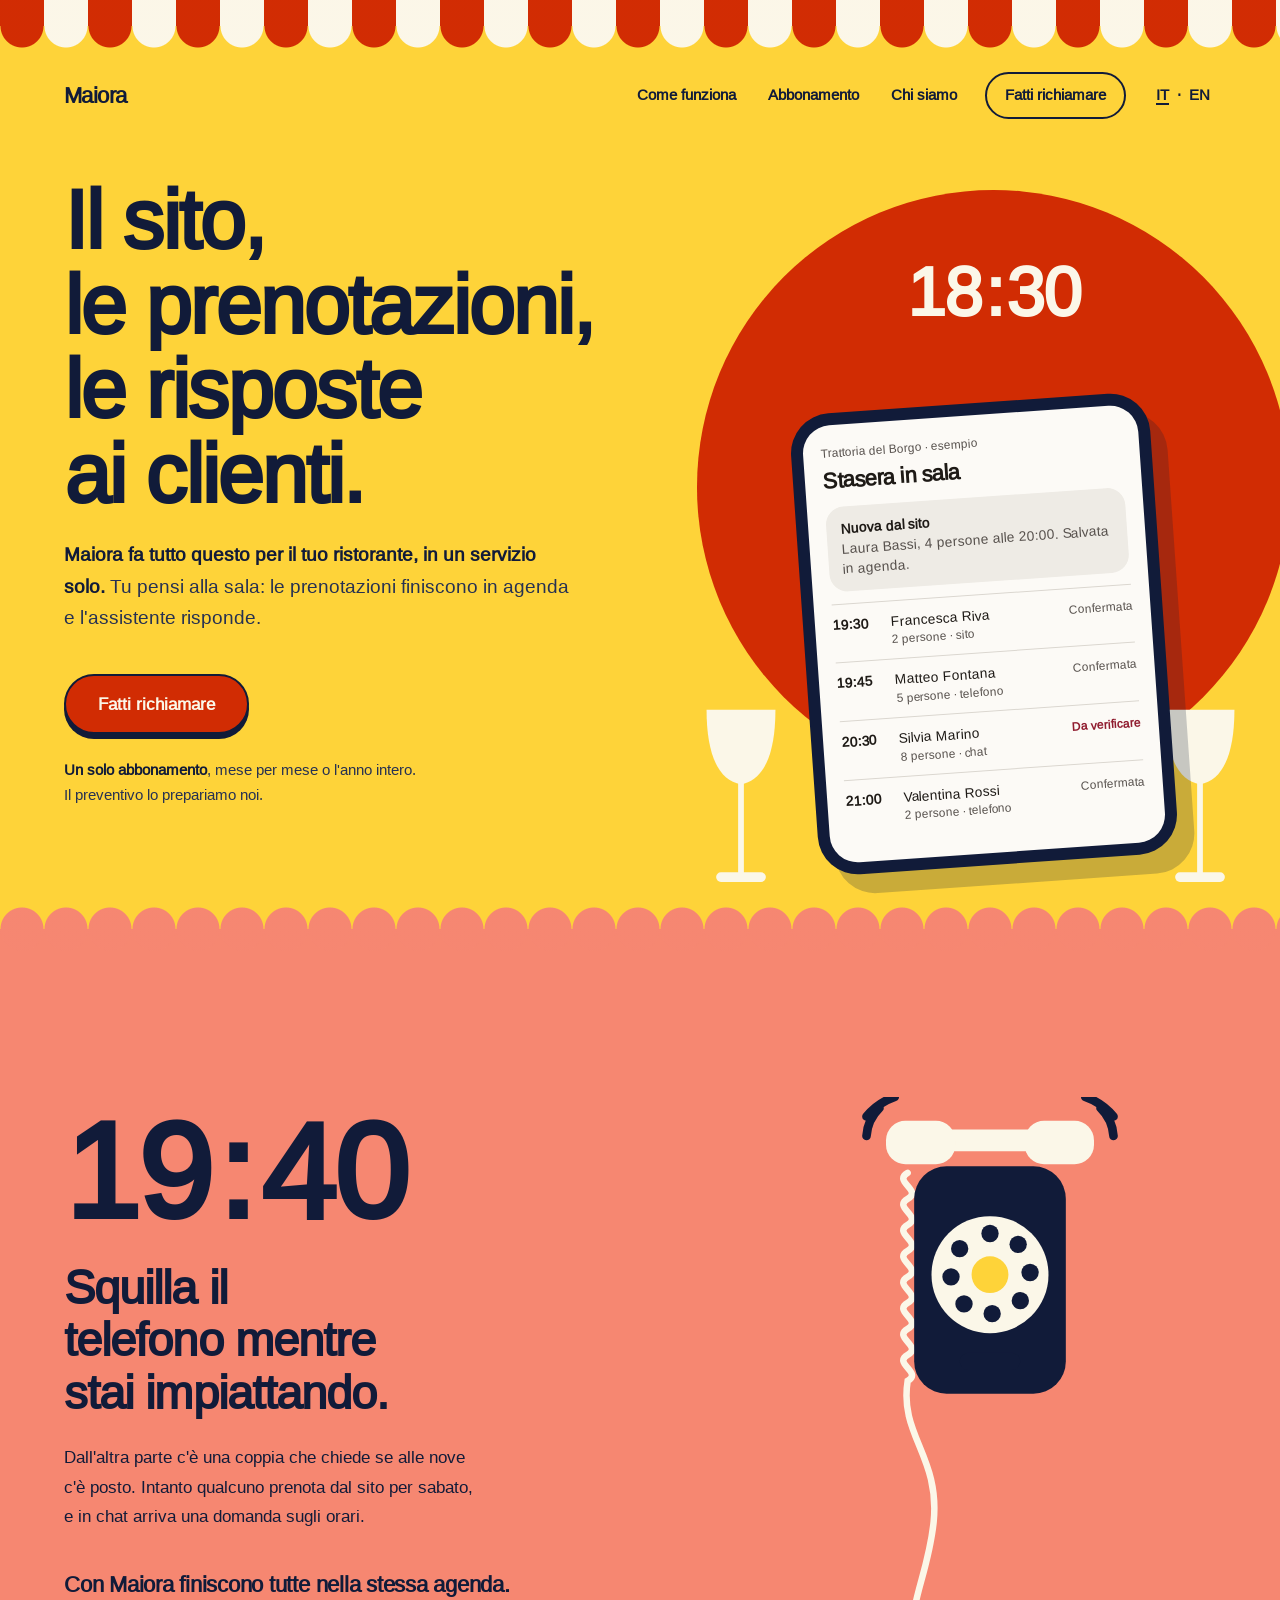
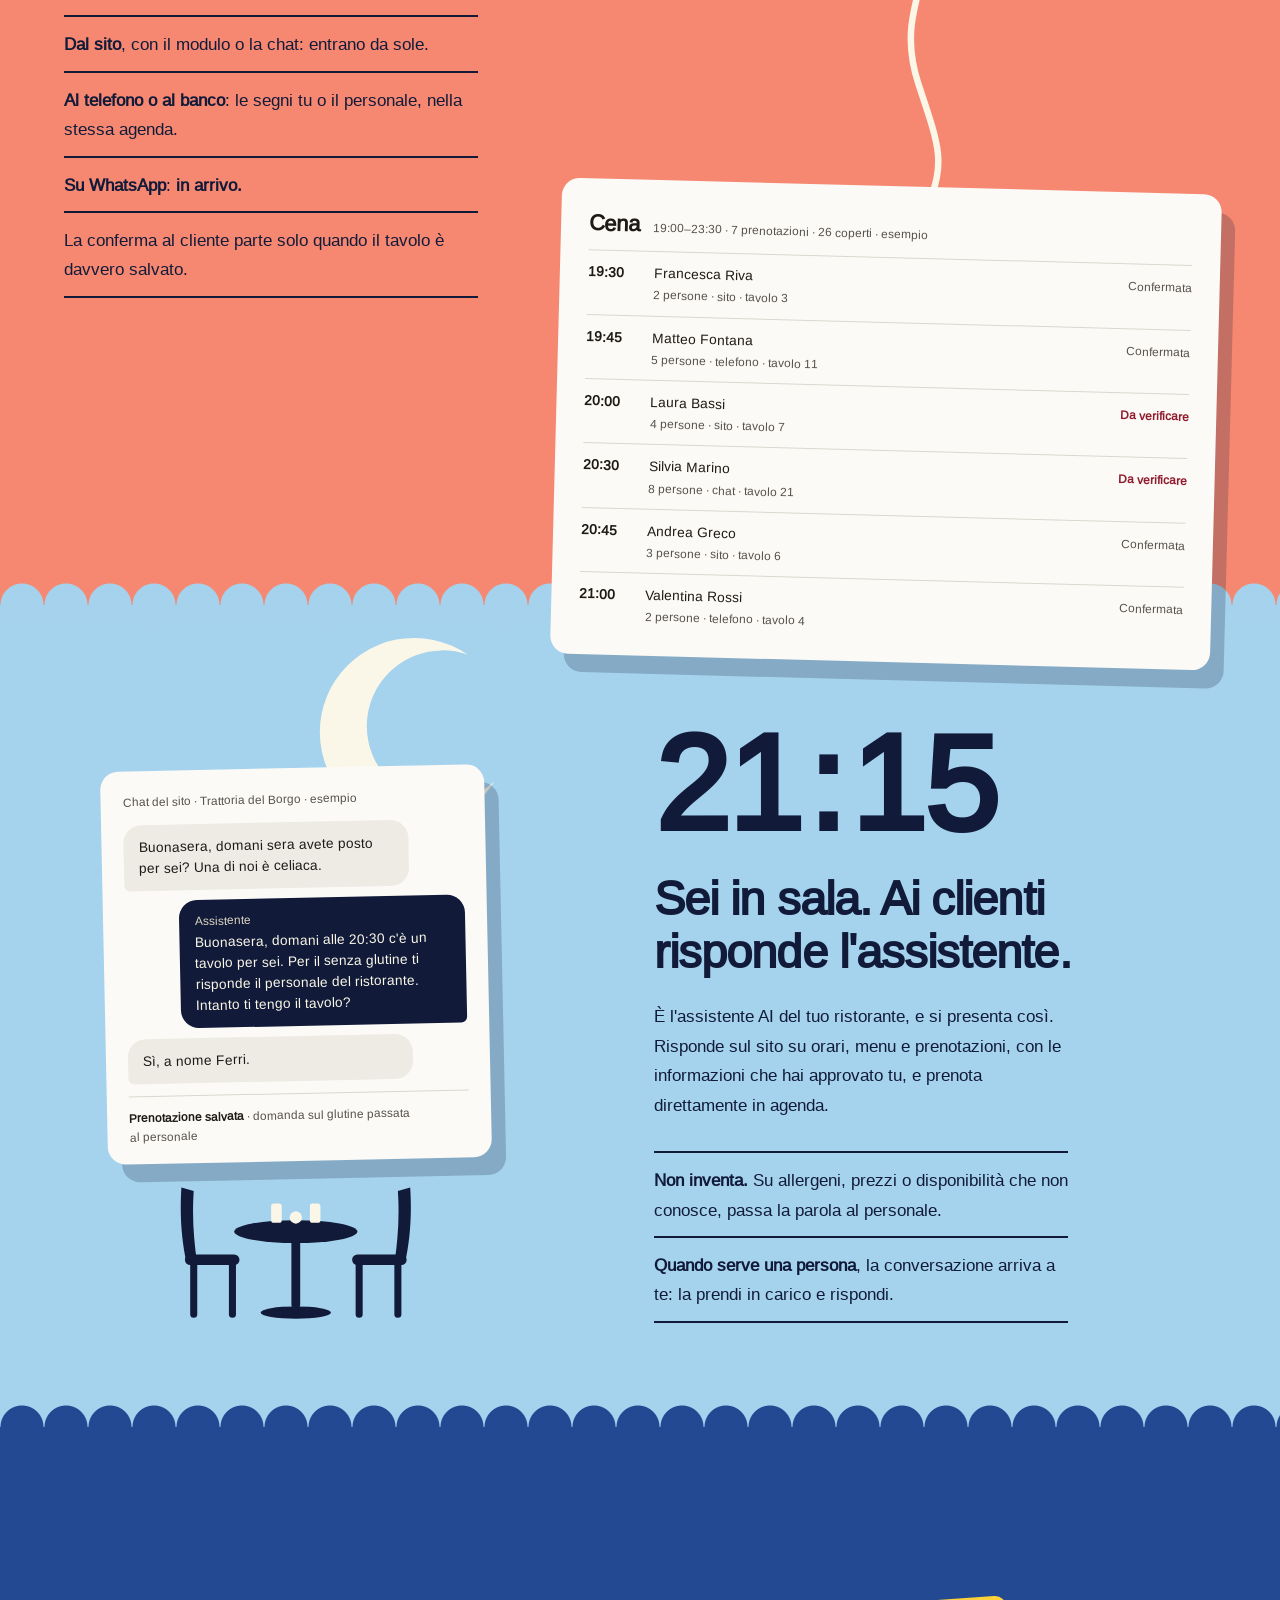
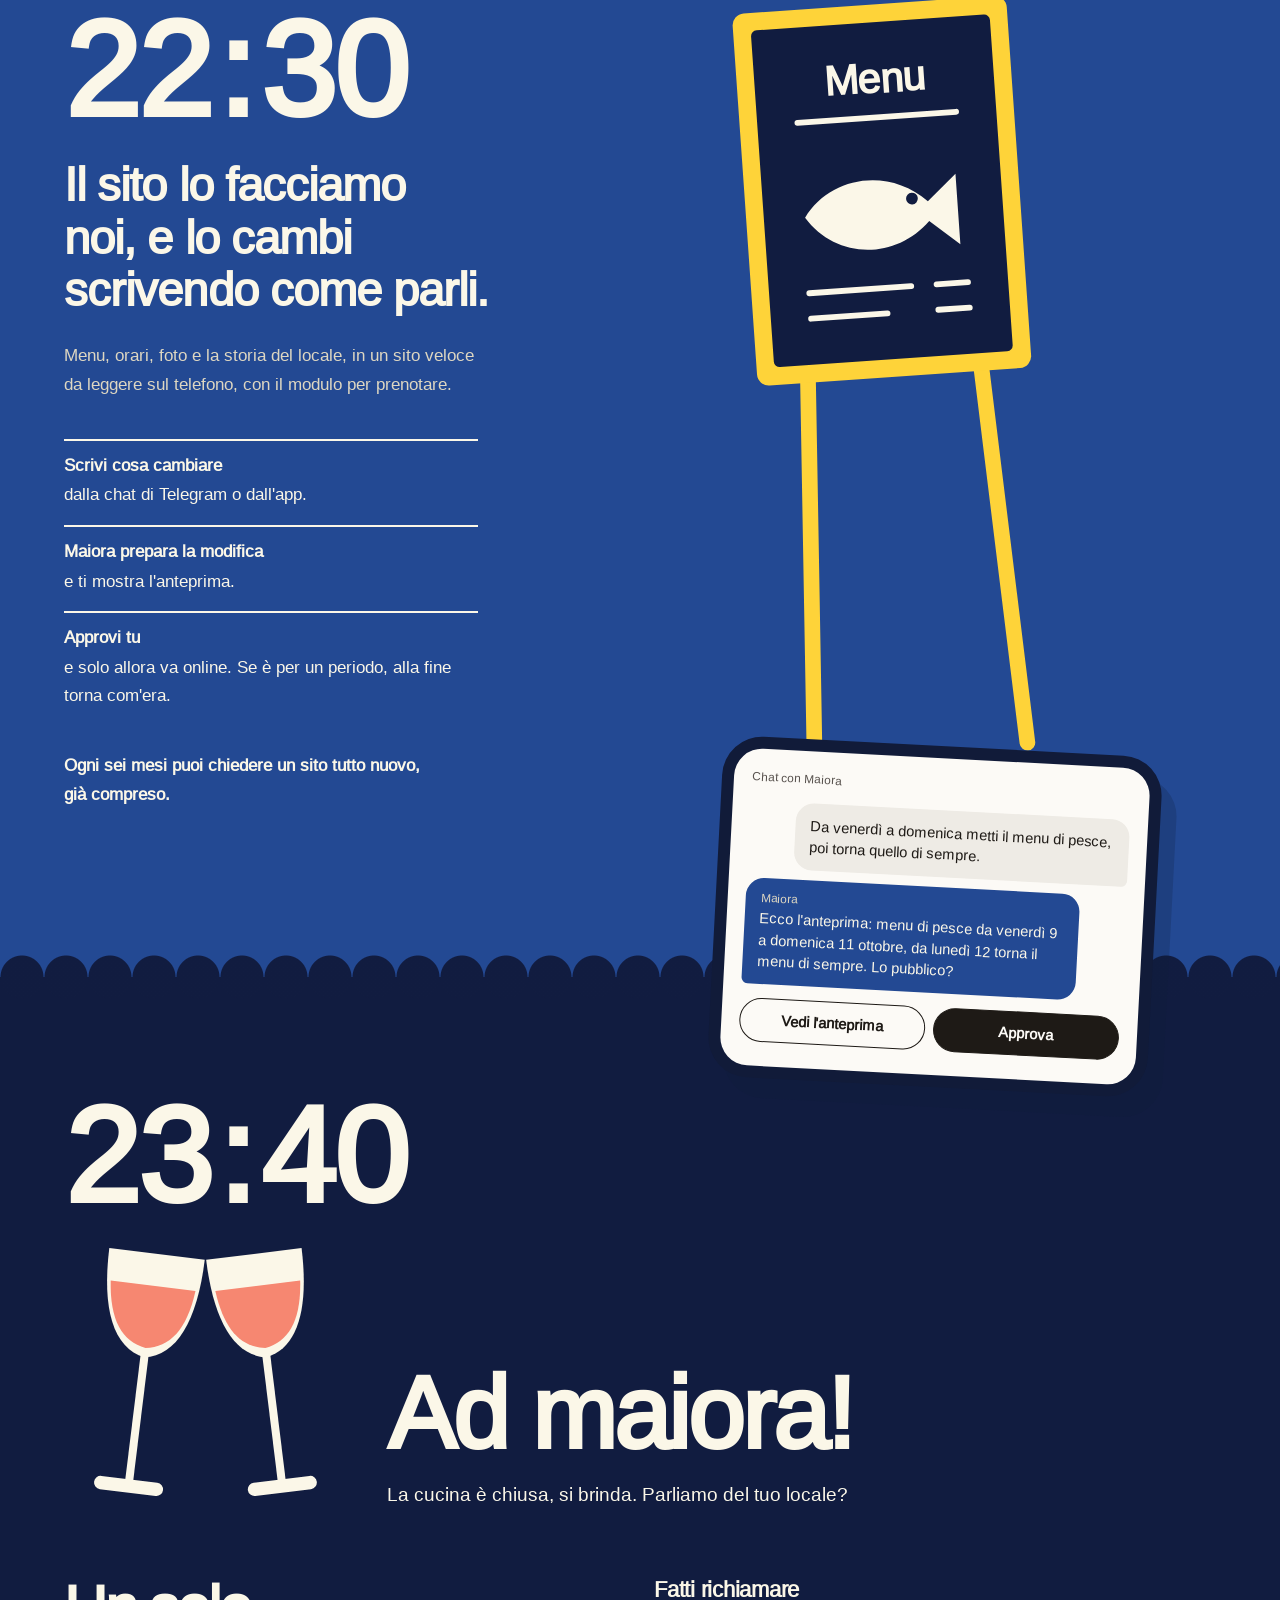
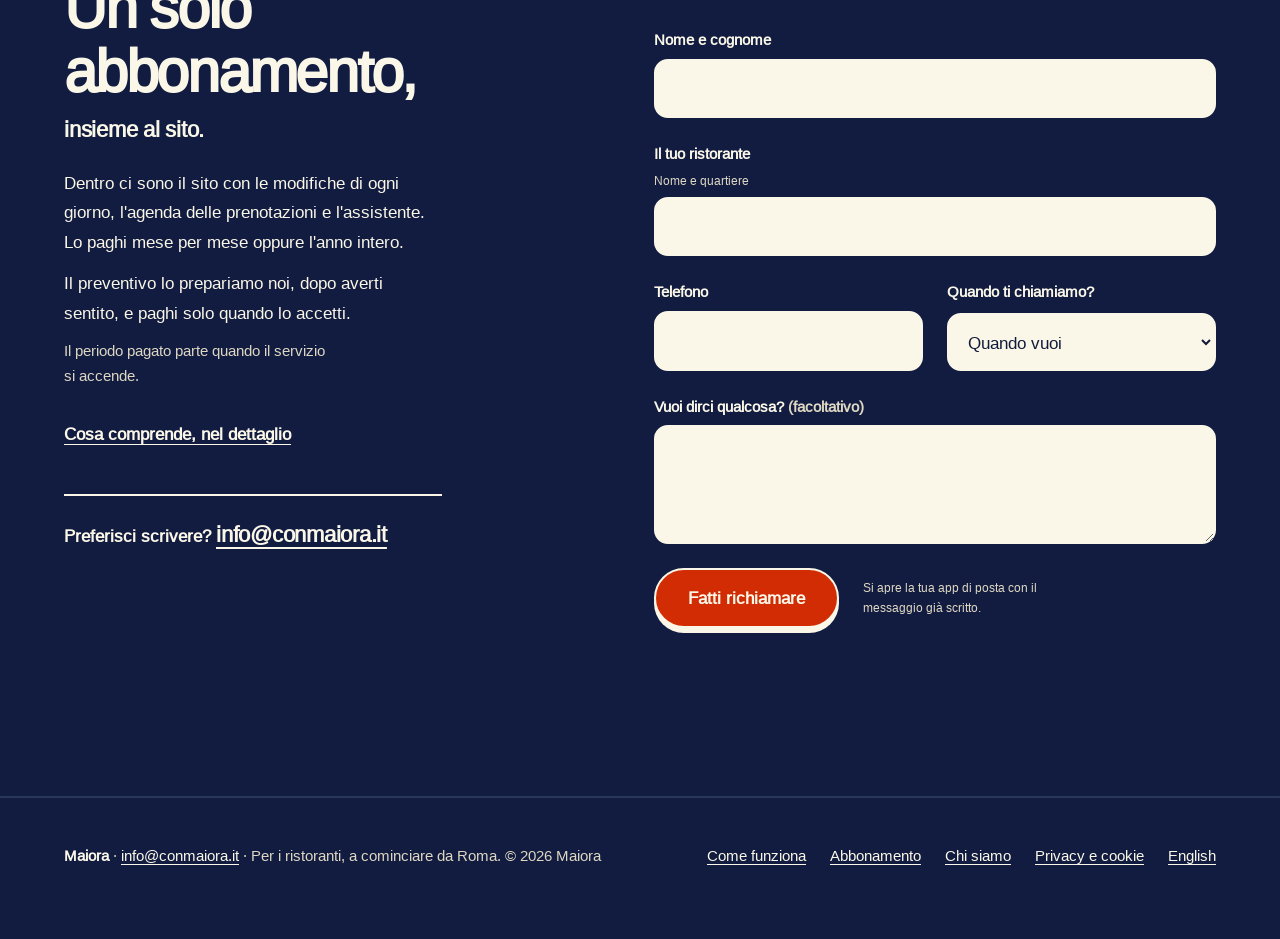
==== commit 746568c7: "Chi siamo, versione inglese e dati Organization" ====
--- a/index.html
+++ b/index.html
@@ -10,8 +10,12 @@
 <link rel="apple-touch-icon" href="apple-touch-icon.png">
 <link rel="manifest" href="manifest.webmanifest">
 <link rel="canonical" href="https://conmaiora.it/">
+<link rel="alternate" hreflang="it" href="https://conmaiora.it/">
+<link rel="alternate" hreflang="en" href="https://conmaiora.it/en.html">
+<link rel="alternate" hreflang="x-default" href="https://conmaiora.it/">
 <meta property="og:type" content="website">
 <meta property="og:locale" content="it_IT">
+<meta property="og:locale:alternate" content="en_GB">
 <meta property="og:site_name" content="Maiora">
 <meta property="og:title" content="Maiora: il sito, le prenotazioni e le risposte ai clienti del tuo ristorante">
 <meta property="og:description" content="Maiora fa il sito al tuo ristorante, tiene le prenotazioni in un'agenda sola e risponde ai clienti con un assistente. Un servizio solo, a Roma per cominciare.">
@@ -24,6 +28,20 @@
 <link rel="preload" href="fonts/bricolage-grotesque-latin.woff2" as="font" type="font/woff2" crossorigin>
 <link rel="stylesheet" href="styles.css">
 <script src="main.js" defer></script>
+<script type="application/ld+json">
+{
+  "@context": "https://schema.org",
+  "@type": "Organization",
+  "@id": "https://conmaiora.it/#organization",
+  "name": "Maiora",
+  "url": "https://conmaiora.it",
+  "email": "info@conmaiora.it",
+  "foundingDate": "2026-08",
+  "founder": { "@type": "Person", "name": "Luca Pompei" },
+  "address": { "@type": "PostalAddress", "addressLocality": "Roma", "addressCountry": "IT" },
+  "description": "Maiora fa il sito al ristorante, tiene le prenotazioni in un'agenda sola e risponde ai clienti con un assistente. Un servizio solo, a Roma per cominciare."
+}
+</script>
 </head>
 <body>
 <a class="skip" href="#contenuto">Vai al contenuto</a>
@@ -34,7 +52,9 @@
     <ul>
       <li><a href="come-funziona.html">Come funziona</a></li>
       <li><a href="come-funziona.html#abbonamento">Abbonamento</a></li>
+      <li><a href="chi-siamo.html">Chi siamo</a></li>
       <li><a class="pill" href="#contatto">Fatti richiamare</a></li>
+      <li class="lang"><b aria-current="true">IT</b><span aria-hidden="true">·</span><a href="en.html" hreflang="en" lang="en" aria-label="English">EN</a></li>
     </ul>
   </nav>
 </header>
@@ -230,7 +250,9 @@
     <ul>
       <li><a href="come-funziona.html">Come funziona</a></li>
       <li><a href="come-funziona.html#abbonamento">Abbonamento</a></li>
+      <li><a href="chi-siamo.html">Chi siamo</a></li>
       <li><a href="privacy.html">Privacy e cookie</a></li>
+      <li><a href="en.html" hreflang="en" lang="en">English</a></li>
     </ul>
   </div>
 </footer>
--- a/styles.css
+++ b/styles.css
@@ -100,6 +100,10 @@
 .top li a[aria-current="page"] { text-decoration: underline; text-decoration-thickness: 2px; }
 .top .pill { border: 2px solid var(--ink); border-radius: var(--r-pill); padding: 9px 18px; }
 .top .pill:hover { background: var(--ink); color: var(--sun); text-decoration: none; }
+/* le lingue: IT · EN, la lingua della pagina segnata come la pagina attuale */
+.top .lang { display: flex; align-items: center; gap: 2px; }
+.top .lang a, .top .lang b { padding: 10px 6px; }
+.top .lang b { font-weight: 800; text-decoration: underline; text-decoration-thickness: 2px; text-underline-offset: 0.2em; }
 
 /* ---------- scene ---------- */
 .scene { position: relative; padding: var(--s-9) var(--pad) var(--s-9); overflow-x: clip; }
@@ -289,6 +293,7 @@
 .cols ul { margin: 0; padding: 0; list-style: none; max-width: 46ch; }
 .cols li { padding: var(--s-3) 0; border-top: 2px solid currentColor; }
 .cols li:last-child { border-bottom: 2px solid currentColor; }
+.cols .more { margin-top: var(--s-5); }
 .exit .list { max-width: 60ch; }
 .exit .list li { border-color: var(--cream); }
 
@@ -342,8 +347,13 @@
     radial-gradient(circle at 16px 19px, var(--tomato) 15px, transparent 16px),
     radial-gradient(circle at 48px 19px, var(--cream) 15px, transparent 16px); }
   .top { padding-top: 12px; }
-  .top li:not(:last-child) { display: none; }
+  .top ul { gap: var(--s-3); }
+  .top li:nth-last-child(n+3) { display: none; }
   .top .pill { padding: 8px 16px; }
+  /* sul telefono le lingue salgono in una riga sopra marchio e tasto, così il tasto resta intero */
+  .top { position: relative; padding-top: 40px; }
+  .top .lang { position: absolute; top: 0; right: var(--pad); font-size: var(--t-meta); }
+  .top .lang a, .top .lang b { padding: 12px 4px; }
   .split, .deal, .intro, .cols { grid-template-columns: minmax(0, 1fr); gap: var(--s-6); }
   .split > .text, .split > .art, .split.flip > .text, .split.flip > .art, .deal .offer, .deal form, .intro > *, .cols > div { grid-column: 1; grid-row: auto; }
   .split.flip > .art { order: 2; }
@@ -440,6 +450,18 @@
 .doc p { max-width: 60ch; }
 .doc p + p { margin-top: var(--s-4); }
 
+/* ---------- Chi siamo e pagina inglese ---------- */
+.facts { margin: var(--s-6) 0 0; max-width: 980px; }
+.facts > div { display: grid; grid-template-columns: minmax(0, 4fr) minmax(0, 8fr); gap: 0 28px; align-items: baseline; padding: var(--s-4) 0; border-top: 2px solid currentColor; }
+.facts > div:last-child { border-bottom: 2px solid currentColor; }
+.facts dt { font-weight: 600; }
+.on-dark .facts dt { color: var(--cream-2); }
+.facts dd { margin: 0; font-size: clamp(1.75rem, 1.2rem + 1.6vw, 2.75rem); font-weight: 800; letter-spacing: -0.03em; line-height: 1.1; font-variation-settings: "wdth" 88; overflow-wrap: anywhere; }
+.facts dd a { text-decoration-thickness: 2px; }
+.founded .sun-clock { top: 30%; font-size: clamp(5rem, 2rem + 6vw, 10rem); }
+.reach { margin-top: var(--s-7); display: flex; flex-wrap: wrap; align-items: center; gap: var(--s-4) var(--s-6); }
+.reach p { max-width: 36ch; }
+
 /* ---------- Pagina non trovata ---------- */
 .lost .lede { max-width: 40ch; }
 .lost .sun-clock { top: 30%; font-size: clamp(5rem, 2rem + 6vw, 10rem); }
@@ -448,7 +470,10 @@
 
 @media (max-width: 860px) {
   .legal-head { padding-top: var(--s-7); padding-bottom: var(--s-7); }
-  .lost .art { display: none; }
+  .lost .art, .founded .art { display: none; }
+  .opening.founded .split { min-height: 0; }
+  .opening.founded .text { padding-bottom: 0; }
+  .facts > div { grid-template-columns: minmax(0, 1fr); gap: var(--s-1); }
   .doc section { grid-template-columns: minmax(0, 1fr); gap: var(--s-3); }
   .doc h2, .doc .body { grid-column: 1; }
 }
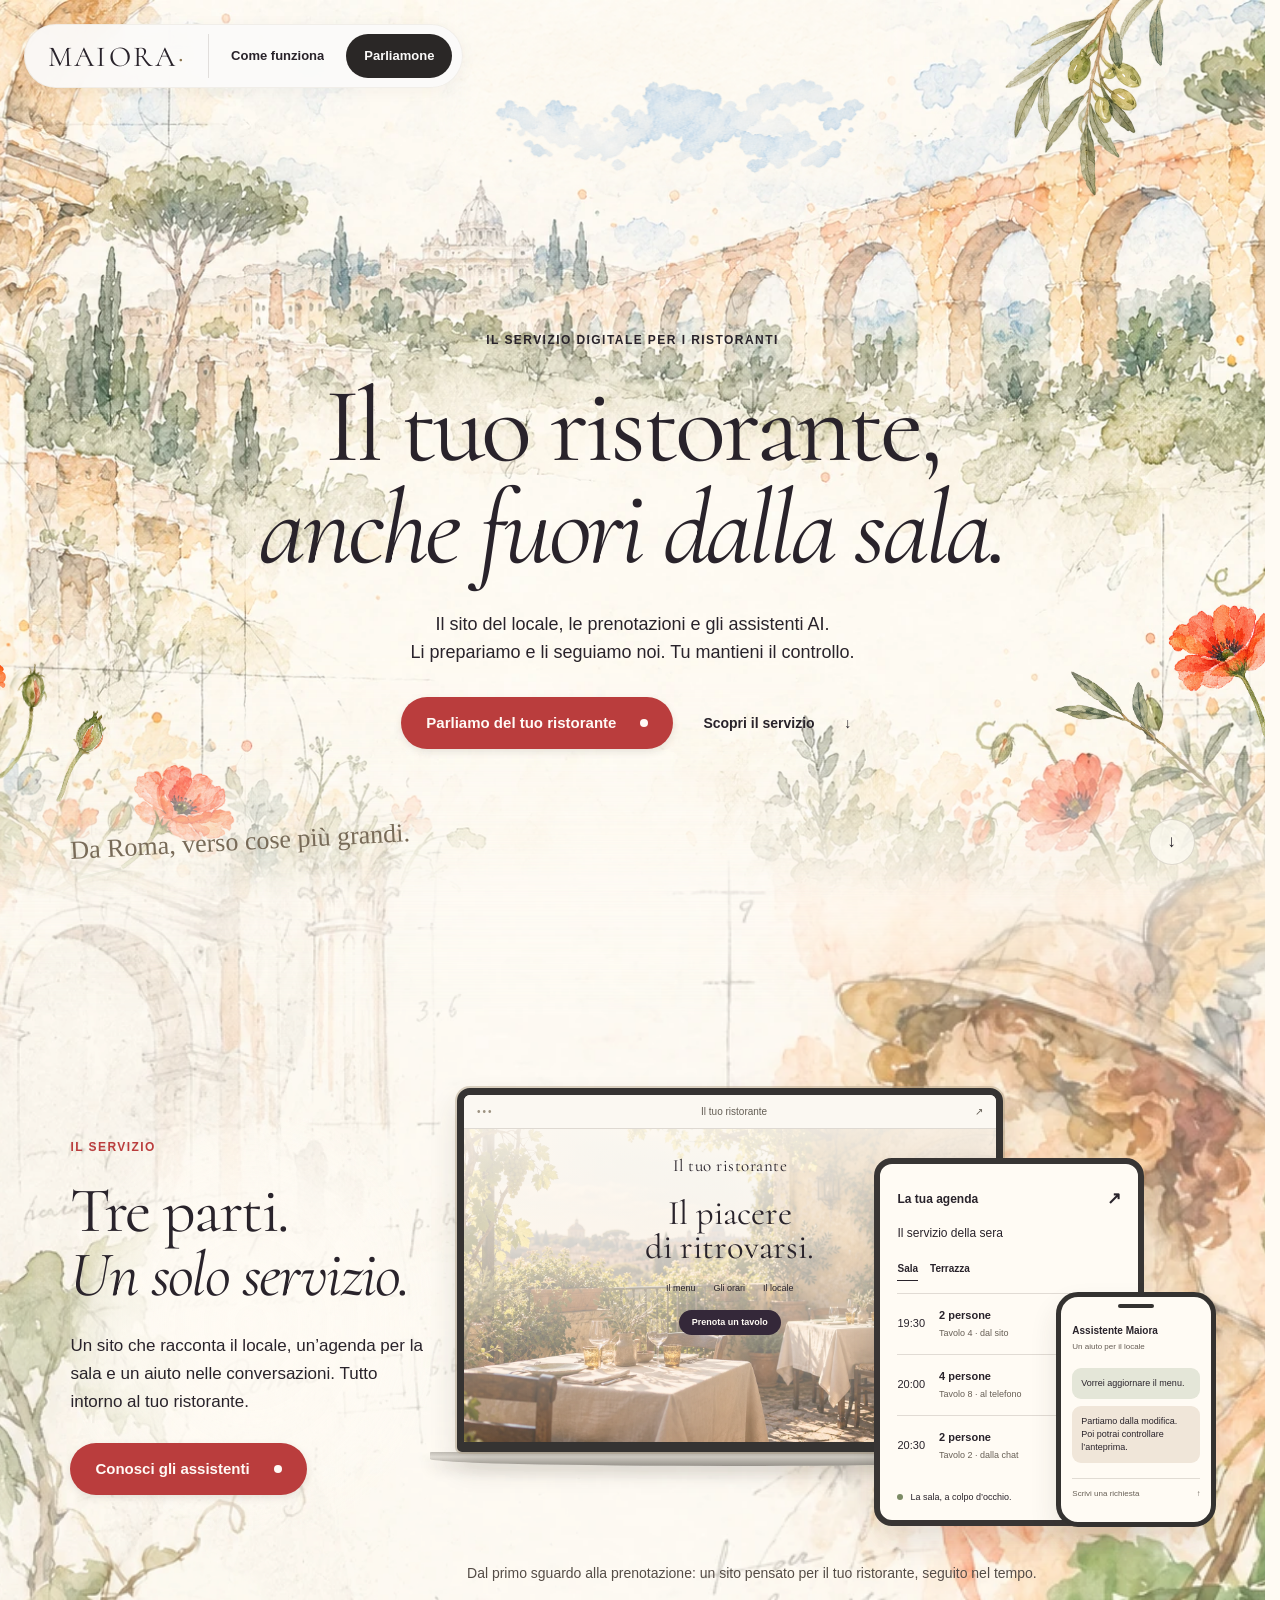
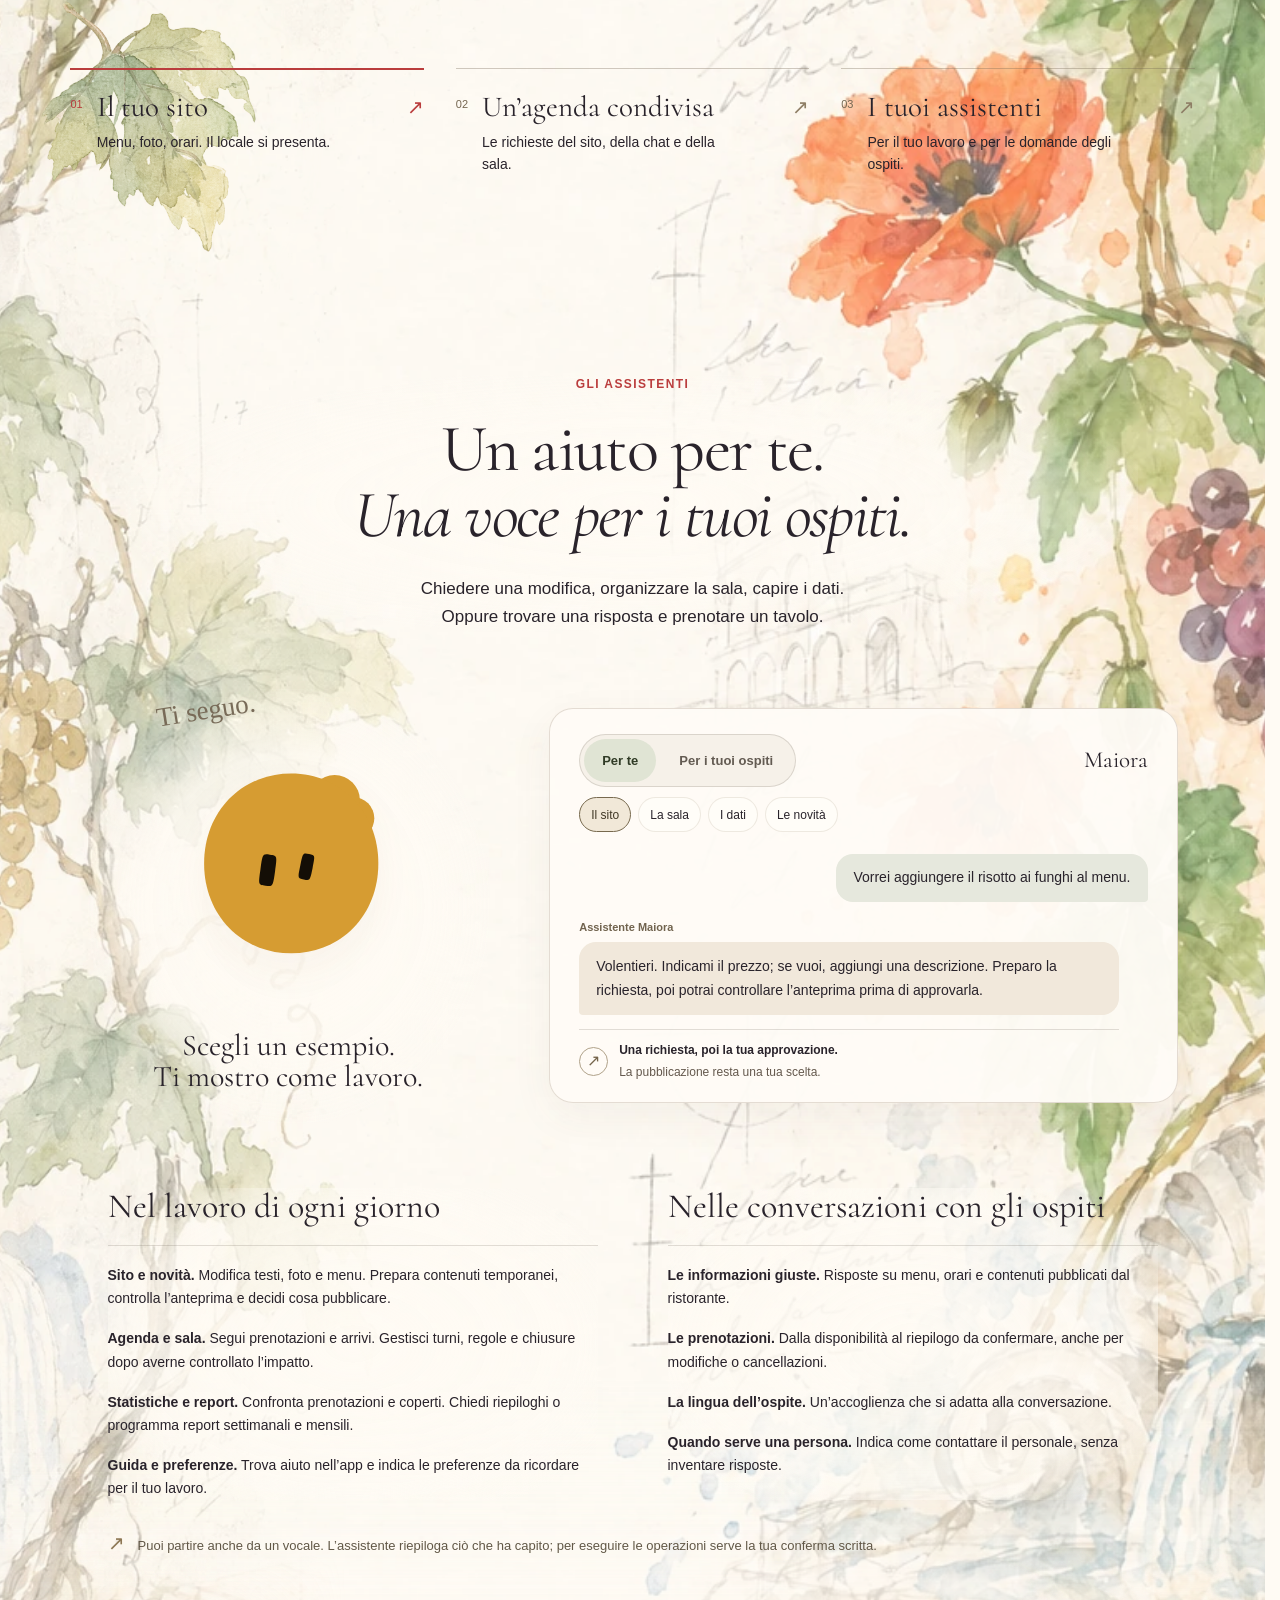
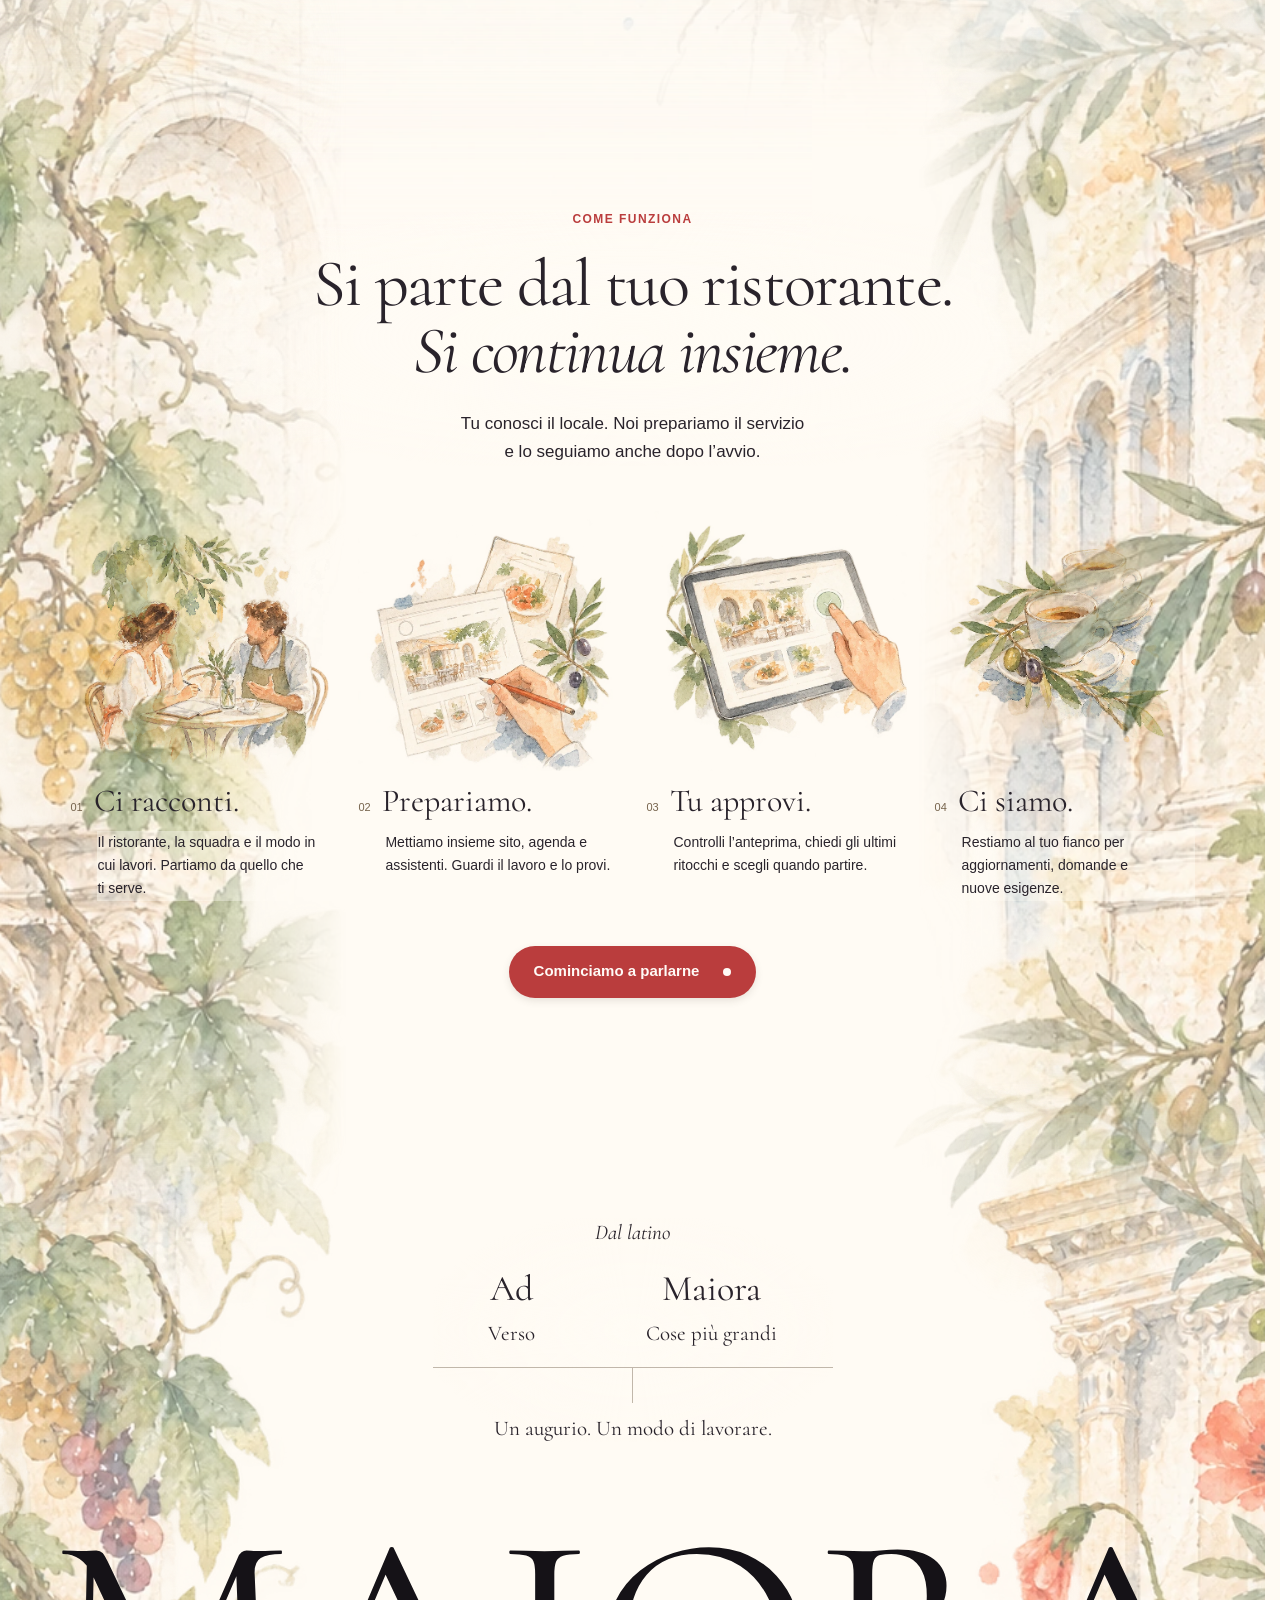
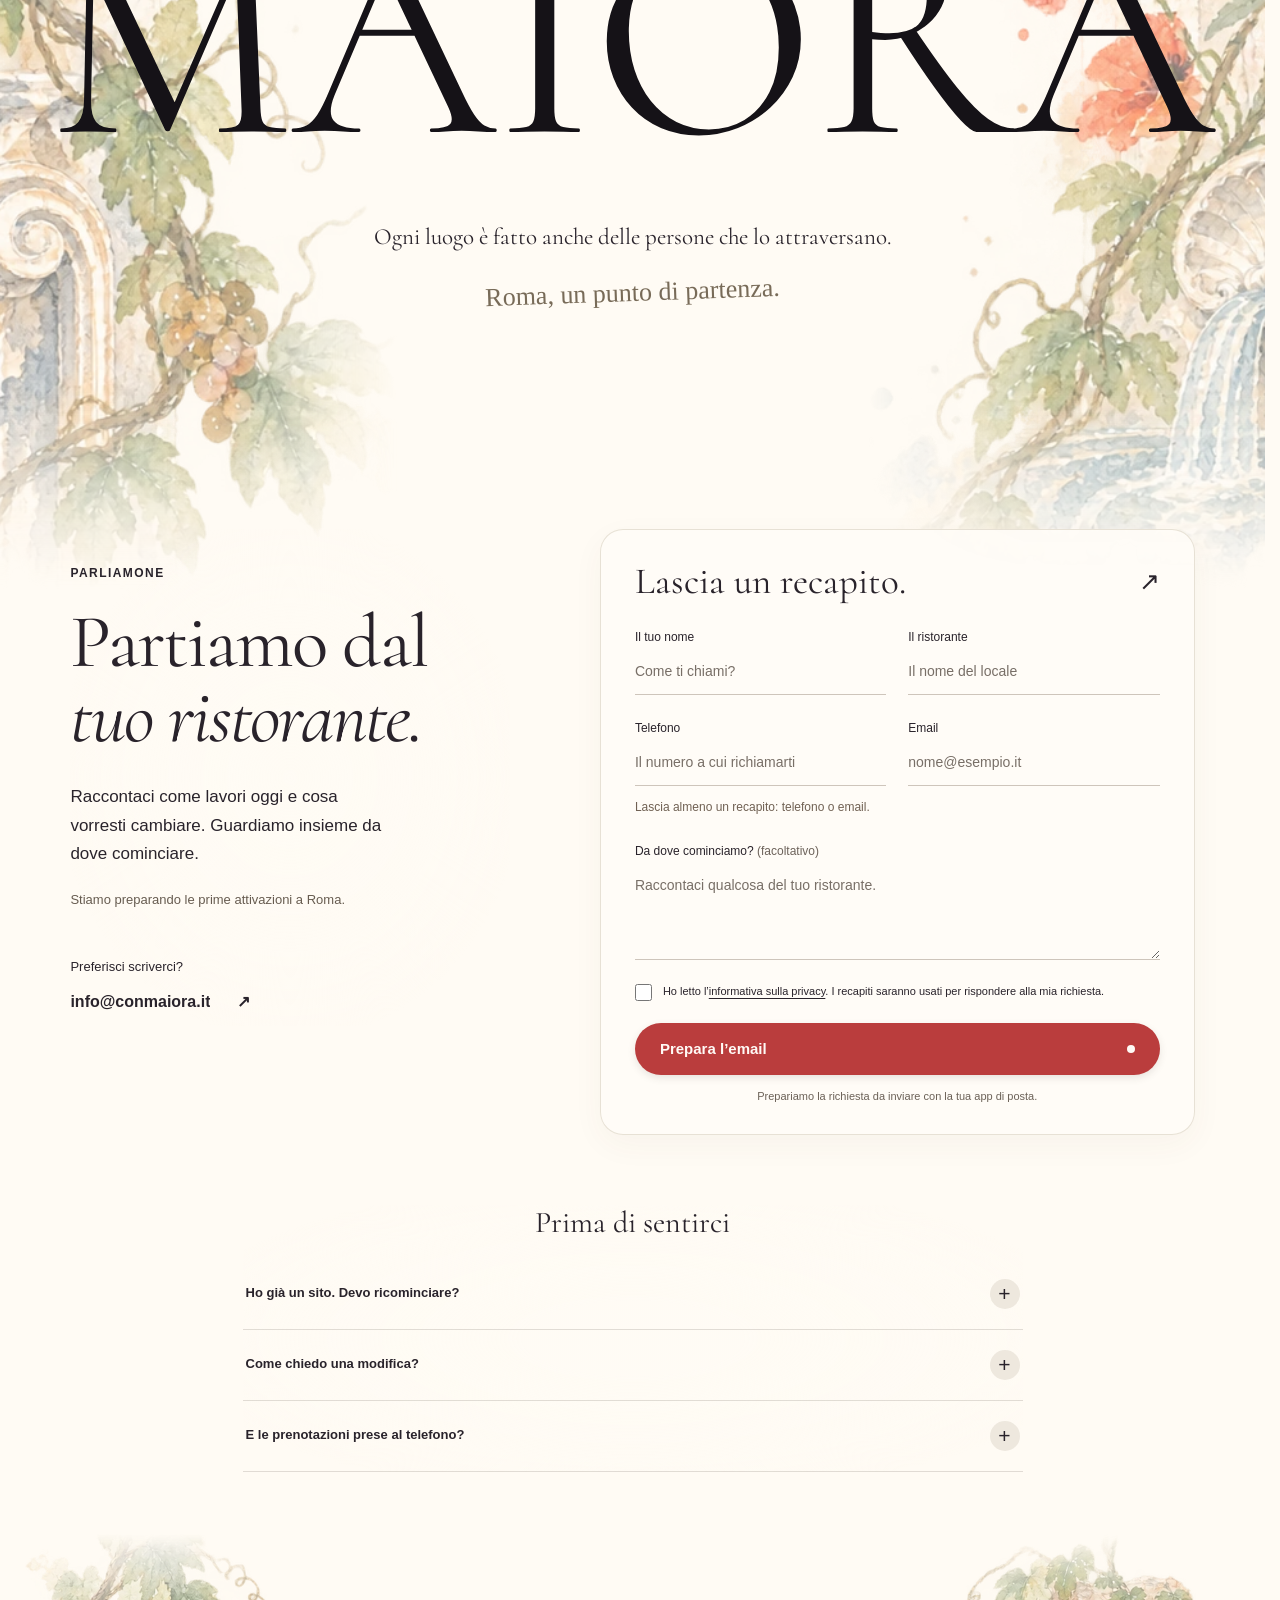
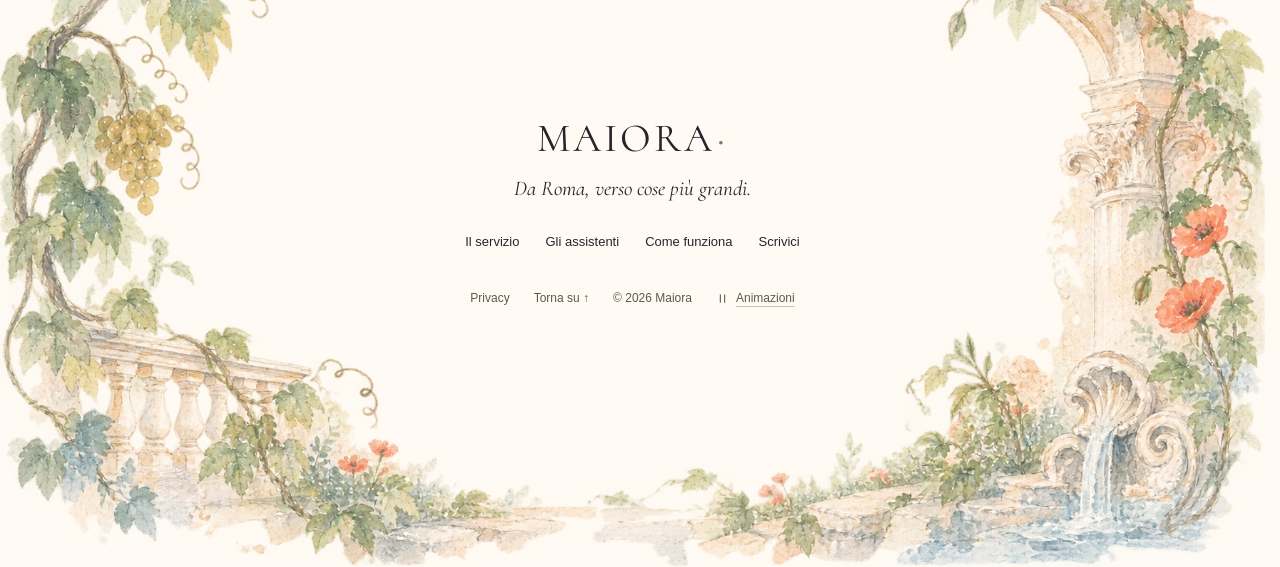
==== commit 86dffd0c: "Nuovo sito Maiora (versione 16 del fondatore), segno M romana; privacy e 404 conservate Co-Authored-" ====
--- a/index.html
+++ b/index.html
@@ -1,260 +1,193 @@
 <!doctype html>
-<html lang="it">
+<html lang="it" data-motion="off">
 <head>
-<meta charset="utf-8">
-<meta name="viewport" content="width=device-width, initial-scale=1">
-<title>Maiora: il sito, le prenotazioni e le risposte ai clienti del tuo ristorante</title>
-<meta name="description" content="Maiora fa il sito al tuo ristorante, tiene le prenotazioni in un'agenda sola e risponde ai clienti con un assistente. Un servizio solo, a Roma per cominciare.">
-<meta name="theme-color" content="#fed339">
-<link rel="icon" href="favicon.svg" type="image/svg+xml">
-<link rel="apple-touch-icon" href="apple-touch-icon.png">
-<link rel="manifest" href="manifest.webmanifest">
-<link rel="canonical" href="https://conmaiora.it/">
-<link rel="alternate" hreflang="it" href="https://conmaiora.it/">
-<link rel="alternate" hreflang="en" href="https://conmaiora.it/en.html">
-<link rel="alternate" hreflang="x-default" href="https://conmaiora.it/">
-<meta property="og:type" content="website">
-<meta property="og:locale" content="it_IT">
-<meta property="og:locale:alternate" content="en_GB">
-<meta property="og:site_name" content="Maiora">
-<meta property="og:title" content="Maiora: il sito, le prenotazioni e le risposte ai clienti del tuo ristorante">
-<meta property="og:description" content="Maiora fa il sito al tuo ristorante, tiene le prenotazioni in un'agenda sola e risponde ai clienti con un assistente. Un servizio solo, a Roma per cominciare.">
-<meta property="og:url" content="https://conmaiora.it/">
-<meta property="og:image" content="https://conmaiora.it/og.png">
-<meta property="og:image:width" content="1200">
-<meta property="og:image:height" content="630">
-<meta name="twitter:card" content="summary_large_image">
-<meta name="twitter:image" content="https://conmaiora.it/og.png">
-<link rel="preload" href="fonts/bricolage-grotesque-latin.woff2" as="font" type="font/woff2" crossorigin>
-<link rel="stylesheet" href="styles.css">
-<script src="main.js" defer></script>
-<script type="application/ld+json">
-{
-  "@context": "https://schema.org",
-  "@type": "Organization",
-  "@id": "https://conmaiora.it/#organization",
-  "name": "Maiora",
-  "url": "https://conmaiora.it",
-  "email": "info@conmaiora.it",
-  "foundingDate": "2026-08",
-  "founder": { "@type": "Person", "name": "Luca Pompei" },
-  "address": { "@type": "PostalAddress", "addressLocality": "Roma", "addressCountry": "IT" },
-  "description": "Maiora fa il sito al ristorante, tiene le prenotazioni in un'agenda sola e risponde ai clienti con un assistente. Un servizio solo, a Roma per cominciare."
-}
-</script>
+  <meta charset="utf-8">
+  <meta name="viewport" content="width=device-width, initial-scale=1">
+  <meta name="theme-color" content="#fffbf4">
+  <meta name="description" content="Il sito del tuo ristorante, le prenotazioni e gli assistenti AI. Un servizio preparato e seguito da Maiora, con il controllo nelle tue mani.">
+  <title>Maiora — il tuo ristorante, anche fuori dalla sala</title>
+  <link rel="icon" href="assets/favicon.svg" type="image/svg+xml">
+  <link rel="preload" href="assets/cormorant-regular.ttf" as="font" type="font/ttf" crossorigin>
+  <link rel="preload" href="assets/manrope-variable.ttf" as="font" type="font/ttf" crossorigin>
+  <link rel="stylesheet" href="assets/blobatar/motion.css">
+  <link rel="stylesheet" href="assets/blobatar/gaze.css">
+  <link rel="stylesheet" href="styles.css">
+  <script src="assets/blobatar/gaze.js" defer></script>
+  <script src="script.js" defer></script>
 </head>
-<body>
-<a class="skip" href="#contenuto">Vai al contenuto</a>
-<div class="awning" aria-hidden="true"></div>
-<header class="top">
-  <a class="brand" href="./" aria-label="Maiora, pagina iniziale">Maiora</a>
-  <nav aria-label="Principale">
-    <ul>
-      <li><a href="come-funziona.html">Come funziona</a></li>
-      <li><a href="come-funziona.html#abbonamento">Abbonamento</a></li>
-      <li><a href="chi-siamo.html">Chi siamo</a></li>
-      <li><a class="pill" href="#contatto">Fatti richiamare</a></li>
-      <li class="lang"><b aria-current="true">IT</b><span aria-hidden="true">·</span><a href="en.html" hreflang="en" lang="en" aria-label="English">EN</a></li>
-    </ul>
-  </nav>
-</header>
+<body id="inizio">
+  <a class="skip-link" href="#contenuto">Vai al contenuto</a>
+  <header class="navigation">
+    <a class="brand" href="#inizio" aria-label="Maiora, torna all’inizio">MAIORA<span aria-hidden="true">·</span></a>
+    <nav class="desktop-nav" aria-label="Navigazione principale"><a href="#come-funziona">Come funziona</a></nav>
+    <a class="button nav-contact" href="#contatti">Parliamone</a>
+    <button class="menu-toggle" type="button" aria-haspopup="dialog" aria-controls="mobile-menu" aria-expanded="false">Menu<span class="menu-mark" aria-hidden="true"><i></i><i></i></span></button>
+  </header>
+  <dialog class="mobile-menu" id="mobile-menu" aria-labelledby="menu-title">
+    <div class="menu-heading"><p class="brand" id="menu-title">MAIORA<span aria-hidden="true">·</span></p><button class="menu-close" type="button" aria-label="Chiudi il menu">Chiudi <span aria-hidden="true">×</span></button></div>
+    <nav aria-label="Navigazione mobile"><a href="#come-funziona">Come funziona <span aria-hidden="true">↗</span></a><a href="#contatti">Parliamone <span aria-hidden="true">↗</span></a></nav>
+    <a class="menu-email" href="mailto:info@conmaiora.it">info@conmaiora.it</a>
+  </dialog>
 
-<main id="contenuto">
-  <!-- 18:30, apertura -->
-  <section class="scene f-sun opening" aria-labelledby="titolo">
-    <div class="wrap split">
-      <div class="text">
-        <p class="clock hour-open" aria-hidden="true">18<span class="sep">:</span>30</p>
-        <h1 class="display" id="titolo"><span class="w">Il sito,</span> <span class="w">le prenotazioni,</span> <span class="w">le risposte</span> <span class="w">ai clienti.</span></h1>
-        <p class="lede"><strong>Maiora fa tutto questo per il tuo ristorante, in un servizio solo.</strong> Tu pensi alla sala: le prenotazioni finiscono in agenda e l'assistente risponde.</p>
-        <a class="cta" href="#contatto">Fatti richiamare</a>
-        <p class="price-line"><b>Un solo abbonamento</b>, mese per mese o l'anno intero. Il&nbsp;preventivo lo prepariamo noi.</p>
+
+
+  <main class="canvas" id="contenuto">
+    <section class="hero motion-scene" aria-labelledby="hero-title">
+      <img class="painting hero-art" src="assets/06-apertura.webp" width="1774" height="887" alt="" fetchpriority="high">
+      <div class="painting hero-motion" aria-hidden="true"><svg class="hero-panorama" viewBox="0 0 1774 887" preserveAspectRatio="xMidYMid slice" aria-hidden="true" focusable="false">
+        <defs>
+          <filter id="patch-feather" x="-20%" y="-20%" width="140%" height="140%"><feGaussianBlur stdDeviation="4"/></filter>
+          <mask id="olive-clean" maskUnits="userSpaceOnUse" x="0" y="0" width="1774" height="887"><ellipse cx="1335" cy="55" rx="155" ry="161" fill="white" filter="url(#patch-feather)"/></mask>
+          <mask id="flowers-clean" maskUnits="userSpaceOnUse" x="0" y="0" width="1774" height="887"><g fill="white" stroke="white" filter="url(#patch-feather)"><ellipse cx="1475" cy="642" rx="63" ry="54"/><path d="M1485 676 Q1510 718 1518 766" fill="none" stroke-width="15"/><ellipse cx="444" cy="795" rx="56" ry="49"/><path d="M423 811 Q390 846 340 865" fill="none" stroke-width="13"/></g></mask>
+          <mask id="stem-clean" maskUnits="userSpaceOnUse" x="0" y="0" width="1774" height="887"><path d="M1509 684 L1510 692 L1514 701 L1518 710 L1521 720 L1525 730 L1528 739 L1530 743" fill="none" stroke="white" stroke-linecap="round" stroke-width="16" filter="url(#patch-feather)"/><path d="M1509 684 L1510 692 L1514 701 L1518 710 L1521 720 L1525 730 L1528 739 L1530 743" fill="none" stroke="white" stroke-linecap="round" stroke-width="10"/></mask><clipPath id="olive-cut"><rect x="1120" y="0" width="430" height="410"/></clipPath>
+          <clipPath id="right-silhouette"><rect x="570" y="75" width="655" height="760"/></clipPath>
+          <clipPath id="lower-silhouette"><rect x="270" y="525" width="320" height="295"/></clipPath>
+          <mask id="bud-clean" maskUnits="userSpaceOnUse" x="0" y="0" width="1774" height="887"><g fill="white" stroke="white"><ellipse cx="355" cy="728" rx="22" ry="29" filter="url(#patch-feather)"/><ellipse cx="355" cy="728" rx="16" ry="23"/><path d="M345 733 Q337 740 331 750 Q326 764 326 775 L321 789" fill="none" stroke-width="14" filter="url(#patch-feather)"/><path d="M345 733 Q337 740 331 750 Q326 764 326 775 L321 789" fill="none" stroke-width="8"/></g></mask>
+          <mask id="sprig-clean" maskUnits="userSpaceOnUse" x="0" y="0" width="1774" height="887"><ellipse cx="1368" cy="707" rx="65" ry="58" fill="white" filter="url(#patch-feather)"/><ellipse cx="1398" cy="703" rx="12" ry="23" fill="black"/><path d="M1398 722 L1398 760" stroke="black" stroke-width="9"/></mask>
+          <filter id="bud-erase-soft" x="-30%" y="-20%" width="160%" height="140%"><feGaussianBlur stdDeviation="2"/></filter><mask id="bud-erase" maskUnits="userSpaceOnUse" x="0" y="0" width="1774" height="887"><g fill="white" stroke="white"><ellipse cx="156" cy="651" rx="17" ry="25" filter="url(#bud-erase-soft)"/><ellipse cx="156" cy="651" rx="14" ry="22"/><path d="M156 670 L162 686" fill="none" stroke-width="9" filter="url(#bud-erase-soft)"/></g></mask><mask id="left-poppy-clean" maskUnits="userSpaceOnUse" x="0" y="0" width="1774" height="887"><g fill="white" stroke="white"><ellipse cx="204" cy="650" rx="75" ry="59" filter="url(#patch-feather)"/><ellipse cx="204" cy="650" rx="68" ry="53"/><path d="M193 688 Q187 703 182 718 Q174 734 164 751 L160 758" fill="none" stroke-width="14" filter="url(#patch-feather)"/><path d="M193 688 Q187 703 182 718 Q174 734 164 751 L160 758" fill="none" stroke-width="8"/></g></mask>
+          <mask id="upper-bud-clean" maskUnits="userSpaceOnUse" x="0" y="0" width="1774" height="887"><g fill="white" stroke="white"><ellipse cx="296" cy="680" rx="20" ry="28" filter="url(#patch-feather)"/><ellipse cx="296" cy="680" rx="15" ry="22"/><path d="M292 698 Q284 725 269 756 L260 774" fill="none" stroke-width="15" filter="url(#patch-feather)"/><path d="M292 698 Q284 725 269 756 L260 774" fill="none" stroke-width="8"/></g></mask><clipPath id="upper-bud-cut"><rect x="525" y="90" width="575" height="880"/></clipPath>
+          <filter id="tall-bud-soft" x="-35%" y="-15%" width="170%" height="130%"><feGaussianBlur stdDeviation="2"/></filter><mask id="tall-buds-clean" maskUnits="userSpaceOnUse" x="0" y="0" width="1774" height="887"><g fill="white" stroke="white"><ellipse cx="242" cy="580" rx="18" ry="29" filter="url(#tall-bud-soft)"/><ellipse cx="242" cy="580" rx="14" ry="25"/><path d="M239 594 Q238 603 235 615" fill="none" stroke-width="8" filter="url(#tall-bud-soft)"/><ellipse cx="1535" cy="585" rx="16" ry="27" filter="url(#tall-bud-soft)"/><ellipse cx="1535" cy="585" rx="13" ry="24"/><path d="M1535 605 Q1536 637 1530 676" fill="none" stroke-width="8" filter="url(#tall-bud-soft)"/></g></mask><filter id="hero-sky-soft" x="-15%" y="-15%" width="130%" height="130%"><feGaussianBlur stdDeviation="15"/></filter><mask id="hero-sky-clean" maskUnits="userSpaceOnUse" x="0" y="0" width="1774" height="887"><rect x="705" y="-60" width="430" height="240" rx="40" fill="white" filter="url(#hero-sky-soft)"/></mask>
+          <clipPath id="bud-silhouette"><rect x="500" y="300" width="270" height="480"/></clipPath>
+          <clipPath id="sprig-silhouette"><rect x="85" y="35" width="1400" height="975"/></clipPath>
+        </defs>
+        <image href="assets/06-apertura.webp" width="1774" height="887"/>
+        <image href="assets/30-fondo-cielo-bocciolo.webp" width="1774" height="887" mask="url(#hero-sky-clean)"/>
+        <image href="assets/21-fondo-brezza.webp" width="1774" height="887" mask="url(#olive-clean)"/>
+        <image href="assets/21-fondo-brezza.webp" width="1774" height="887" mask="url(#flowers-clean)"/>
+        <image href="assets/24-raccordo-stelo.webp" width="1774" height="887" mask="url(#stem-clean)"/>
+        <image href="assets/27-fondo-bocciolo-rametto.webp" width="1774" height="887" mask="url(#bud-clean)"/>
+        <image href="assets/27-fondo-bocciolo-rametto.webp" width="1774" height="887" mask="url(#sprig-clean)"/>
+        <image href="assets/30-fondo-cielo-bocciolo.webp" width="1774" height="887" mask="url(#upper-bud-clean)"/>
+        <image href="assets/33-fondo-papavero-pulito.webp" width="1774" height="887" mask="url(#left-poppy-clean)"/>
+        <image href="assets/34-carta-raccordo-papavero.webp" width="1774" height="887" mask="url(#bud-erase)"/>
+        <image href="assets/37-fondo-boccioli-alti.webp" width="1774" height="887" mask="url(#tall-buds-clean)"/>
+        <path d="M1511 728 Q1514 747 1518 767 M383 856 Q364 860 340 866" fill="none" stroke="#82915e" stroke-width="2.8" opacity=".7"/>
+        <g class="breeze olive-sway"><g transform="translate(600 0) scale(.55)"><image href="assets/16-dettagli-animabili.webp" width="1774" height="887" clip-path="url(#olive-cut)"/></g></g>
+        <g class="breeze poppy-sway"><g transform="translate(1310 580) scale(.18)"><image href="assets/19-papavero-destro.webp" width="1774" height="887" clip-path="url(#right-silhouette)"/></g></g>
+        <g class="breeze lower-poppy-sway"><g transform="translate(275 550) scale(.38)"><image href="assets/20-papavero-basso.webp" width="1774" height="887" clip-path="url(#lower-silhouette)"/></g></g>
+        <path d="M1413 737 Q1434 756 1455 774" fill="none" stroke="#9b916b" stroke-width="3.2" opacity=".8"/>
+        <path d="M264 765 Q261 769 260 774" fill="none" stroke="#81905c" stroke-width="2.5" opacity=".75"/>
+        <path d="M167.1 720.5 Q165 741 160 758" fill="none" stroke="#7f8d55" stroke-width="3.2" opacity=".8"/>
+        <path d="M235 615 Q232 648 224 696 Q218 710 208 724" fill="none" stroke="#81905e" stroke-width="2.2" opacity=".74"/>
+        <g class="breeze upper-bud-sway"><g transform="translate(264 765) rotate(-13) scale(.12) translate(-545 -940)"><image href="assets/29-bocciolo-alto.webp" width="1536" height="1024" clip-path="url(#upper-bud-cut)"/></g></g>
+        <g class="breeze bud-sway"><g transform="translate(217 638) scale(.2)"><image href="assets/25-bocciolo.webp" width="1774" height="887" clip-path="url(#bud-silhouette)"/></g></g>
+        <g class="breeze sprig-sway"><g transform="translate(1296 658) scale(.08)"><image href="assets/26-rametto.webp" width="1511" height="1041" clip-path="url(#sprig-silhouette)"/></g></g>
+      </svg><div class="sky-scene" aria-hidden="true"><canvas class="sky-cloud-canvas"></canvas><div class="sky-sheet"><div class="breeze tall-bud tall-bud-left"><img src="assets/35-bocciolo-sinistro-alto.webp" width="1254" height="1254" alt="" draggable="false"></div><div class="breeze tall-bud tall-bud-right"><img src="assets/36-bocciolo-destro-alto.webp" width="1024" height="1536" alt="" draggable="false"></div><div class="breeze left-poppy-float"><img src="assets/31-papavero-sinistro.webp" width="1536" height="1024" alt="" draggable="false"></div></div></div></div>
+      <div class="hero-mobile-sky motion-detail" aria-hidden="true"><svg class="hero-panorama" viewBox="0 0 1774 887" preserveAspectRatio="xMidYMid slice" aria-hidden="true" focusable="false"><defs><filter id="mobile-sky-soft" x="-15%" y="-15%" width="130%" height="130%"><feGaussianBlur stdDeviation="15"/></filter><mask id="mobile-sky-clean" maskUnits="userSpaceOnUse" x="0" y="0" width="1774" height="887"><rect x="705" y="-60" width="430" height="240" rx="40" fill="white" filter="url(#mobile-sky-soft)"/></mask></defs><image href="assets/06-apertura.webp" width="1774" height="887"/><image href="assets/30-fondo-cielo-bocciolo.webp" width="1774" height="887" mask="url(#mobile-sky-clean)"/></svg><div class="sky-scene" aria-hidden="true"><canvas class="sky-cloud-canvas"></canvas><div class="sky-sheet"></div></div></div>
+      <svg class="hero-mobile-olive motion-detail" viewBox="1140 0 400 380" aria-hidden="true" focusable="false"><g class="breeze mobile-olive-sway"><image href="assets/16-dettagli-animabili.webp" width="1774" height="887"/></g></svg>
+      <svg class="hero-mobile-poppy motion-detail" viewBox="330 730 190 180" aria-hidden="true" focusable="false"><defs><clipPath id="mobile-lower-silhouette"><rect x="270" y="525" width="320" height="295"/></clipPath></defs><g class="breeze lower-poppy-sway"><g transform="translate(275 550) scale(.38)"><image href="assets/20-papavero-basso.webp" width="1774" height="887" clip-path="url(#mobile-lower-silhouette)"/></g></g></svg>
+      <svg class="hero-mobile-sprig motion-detail" viewBox="1300 650 160 160" aria-hidden="true" focusable="false"><defs><clipPath id="mobile-sprig-silhouette"><rect x="85" y="35" width="1400" height="975"/></clipPath></defs><g class="breeze sprig-sway"><g transform="translate(1296 658) scale(.08)"><image href="assets/26-rametto.webp" width="1511" height="1041" clip-path="url(#mobile-sprig-silhouette)"/></g></g><path d="M1413 737 L1480 790" fill="none" stroke="#9b916b" stroke-width="3" opacity=".8"/></svg>
+      <div class="hero-copy">
+        <p class="section-label">Il servizio digitale per i ristoranti</p>
+        <h1 id="hero-title">Il tuo ristorante,<br> <em>anche fuori dalla sala.</em></h1>
+        <p class="hero-description">Il sito del locale, le prenotazioni e gli assistenti AI.<br> Li prepariamo e li seguiamo noi. Tu mantieni il controllo.</p>
+        <div class="actions"><a class="button button-primary" href="#contatti">Parliamo del tuo ristorante<span class="button-dot" aria-hidden="true"></span></a><a class="text-link" href="#servizio">Scopri il servizio<span aria-hidden="true">↓</span></a></div>
       </div>
-      <div class="art stage" role="img" aria-label="Il telefono del titolare con l'app di Maiora: stasera in sala, una nuova prenotazione dal sito e l'elenco di chi arriva. Dati di esempio.">
-        <div class="sun"></div>
-        <span class="sun-clock" aria-hidden="true">18<span class="sep">:</span>30</span>
-        <svg class="glass l" viewBox="0 0 92 200" aria-hidden="true"><path d="M10 6h72c0 46-12 74-36 78C22 80 10 52 10 6z"/><rect x="43" y="82" width="6" height="96"/><rect x="20" y="176" width="52" height="10" rx="5"/></svg>
-        <svg class="glass r" viewBox="0 0 92 200" aria-hidden="true"><path d="M10 6h72c0 46-12 74-36 78C22 80 10 52 10 6z"/><rect x="43" y="82" width="6" height="96"/><rect x="20" y="176" width="52" height="10" rx="5"/></svg>
-        <div class="phone" aria-hidden="true">
-          <div class="screen">
-            <p class="who">Trattoria del Borgo · esempio</p>
-            <p class="title">Stasera in sala</p>
-            <p class="note"><b>Nuova dal sito</b><span>Laura Bassi, 4&nbsp;persone alle 20:00. Salvata in agenda.</span></p>
-            <div class="row"><span class="t">19:30</span><span class="n">Francesca Riva<small>2&nbsp;persone · sito</small></span><span class="s">Confermata</span></div>
-            <div class="row"><span class="t">19:45</span><span class="n">Matteo Fontana<small>5&nbsp;persone · telefono</small></span><span class="s">Confermata</span></div>
-            <div class="row"><span class="t">20:30</span><span class="n">Silvia Marino<small>8&nbsp;persone · chat</small></span><span class="s alert">Da verificare</span></div>
-            <div class="row"><span class="t">21:00</span><span class="n">Valentina Rossi<small>2&nbsp;persone · telefono</small></span><span class="s">Confermata</span></div>
+      <div class="hero-bottom"><p class="hand-note">Da Roma, verso cose più grandi.</p><a class="scroll-link" href="#servizio" aria-label="Scorri al servizio"><span aria-hidden="true">↓</span></a></div>
+    </section>
+
+    <div class="chapters">
+      <div class="chapter-paint motion-scene" aria-hidden="true"><svg class="painting notebook-left" width="740" height="2126" viewBox="0 0 740 2126" focusable="false"><defs><filter id="leaf-patch-feather" x="-20%" y="-20%" width="140%" height="140%"><feGaussianBlur stdDeviation="4"/></filter><mask id="leaf-clean"><ellipse cx="265" cy="818" rx="103" ry="145" fill="white" filter="url(#leaf-patch-feather)"/></mask><clipPath id="leaf-silhouette"><rect x="105" y="515" width="700" height="815"/></clipPath></defs><image href="assets/01-quaderno.webp" width="740" height="2126"/><g class="vine-motion motion-detail"><image href="assets/23-fondo-vite.webp" width="740" height="2126" mask="url(#leaf-clean)"/><g class="breeze vine-sway"><g transform="translate(136 589) scale(.24)"><image href="assets/22-foglia-vite.webp" width="870" height="1807" clip-path="url(#leaf-silhouette)"/></g></g></g></svg><img class="painting notebook-right" src="assets/10-margine-senza-roma.webp" width="1024" height="1536" alt=""></div>
+
+      <section class="service section-shell" id="servizio" aria-labelledby="service-title">
+        <div class="service-composition">
+          <div class="service-copy paper-halo">
+            <p class="section-label">Il servizio</p>
+            <h2 id="service-title">Tre parti.<br> <em>Un solo servizio.</em></h2>
+            <p>Un sito che racconta il locale, un’agenda per la sala e un aiuto nelle conversazioni. Tutto intorno al tuo ristorante.</p>
+            <a class="button button-primary assistant-action" href="#assistente">Conosci gli assistenti<span class="button-dot" aria-hidden="true"></span></a>
+          </div>
+          <div class="service-preview">
+          <div class="product-stage" data-focus="site" role="img" aria-label="Anteprime illustrative dei tre strumenti: il sito del ristorante, l’agenda condivisa e l’assistente. Dati dimostrativi.">
+            <div class="device laptop" data-device="site">
+              <div class="device-screen site-screen">
+                <div class="browser-bar"><span class="browser-dots" aria-hidden="true">•••</span><span>Il tuo ristorante</span><span aria-hidden="true">↗</span></div>
+                <div class="restaurant-preview"><img src="assets/15-ristorante-demo.webp" width="1536" height="1024" alt=""><span class="restaurant-brand">Il tuo ristorante</span><p>Il piacere<br> di ritrovarsi.</p><div class="restaurant-links"><span>Il menu</span><span>Gli orari</span><span>Il locale</span></div><span class="preview-cta">Prenota un tavolo</span></div>
+              </div><div class="laptop-base" aria-hidden="true"></div>
+            </div>
+            <div class="device tablet" data-device="agenda">
+              <div class="device-screen agenda-screen"><div class="mini-heading"><span>La tua agenda</span><span aria-hidden="true">↗</span></div><p class="agenda-date">Il servizio della sera</p><div class="agenda-filters"><span>Sala</span><span>Terrazza</span></div><div class="booking-row"><time>19:30</time><div><strong>2 persone</strong><span>Tavolo 4 · dal sito</span></div></div><div class="booking-row"><time>20:00</time><div><strong>4 persone</strong><span>Tavolo 8 · al telefono</span></div></div><div class="booking-row"><time>20:30</time><div><strong>2 persone</strong><span>Tavolo 2 · dalla chat</span></div></div><div class="agenda-bottom"><span class="status-dot" aria-hidden="true"></span>La sala, a colpo d’occhio.</div></div>
+            </div>
+            <div class="device phone" data-device="assistant"><div class="device-screen phone-screen"><span class="phone-speaker" aria-hidden="true"></span><p class="phone-title">Assistente Maiora</p><span class="phone-subtitle">Un aiuto per il locale</span><div class="phone-bubble">Vorrei aggiornare il menu.</div><div class="phone-bubble reply">Partiamo dalla modifica. Poi potrai controllare l’anteprima.</div><div class="phone-input">Scrivi una richiesta<span aria-hidden="true">↑</span></div></div></div>
+          </div>
+          <p class="service-detail" id="service-detail" aria-live="polite">Dal primo sguardo alla prenotazione: un sito pensato per il tuo ristorante, seguito nel tempo.</p>
           </div>
         </div>
-      </div>
-    </div>
-  </section>
+        <div class="service-choices" aria-label="Esplora le tre parti del servizio">
+          <button class="service-choice" type="button" data-service="site" aria-pressed="true"><span class="choice-number">01</span><span><strong>Il tuo sito</strong><span>Menu, foto, orari. Il locale si presenta.</span></span><span class="choice-arrow" aria-hidden="true">↗</span></button>
+          <button class="service-choice" type="button" data-service="agenda" aria-pressed="false"><span class="choice-number">02</span><span><strong>Un’agenda condivisa</strong><span>Le richieste del sito, della chat e della sala.</span></span><span class="choice-arrow" aria-hidden="true">↗</span></button>
+          <button class="service-choice" type="button" data-service="assistant" aria-pressed="false"><span class="choice-number">03</span><span><strong>I tuoi assistenti</strong><span>Per il tuo lavoro e per le domande degli ospiti.</span></span><span class="choice-arrow" aria-hidden="true">↗</span></button>
+        </div>
+      </section>
 
-  <!-- 19:40, le prenotazioni -->
-  <section class="scene f-coral" data-turn style="--prev-field: var(--sun); --prev-ink: var(--ink)" aria-labelledby="h-prenotazioni">
-    <div class="wrap split">
-      <div class="text">
-        <p class="clock" data-from="18:30">19:40</p>
-        <h2 id="h-prenotazioni">Squilla il telefono mentre stai impiattando.</h2>
-        <p>Dall'altra parte c'è una coppia che chiede se alle nove c'è posto. Intanto qualcuno prenota dal sito per sabato, e in chat arriva una domanda sugli orari.</p>
-        <h3>Con Maiora finiscono tutte nella stessa agenda.</h3>
-        <ul class="list">
-          <li><b>Dal sito</b>, con il modulo o la chat: entrano da sole.</li>
-          <li><b>Al telefono o al banco</b>: le segni tu o il personale, nella stessa agenda.</li>
-          <li><b>Su WhatsApp</b>: <em class="later">in arrivo.</em></li>
-          <li>La conferma al cliente parte solo quando il tavolo è davvero salvato.</li>
-        </ul>
-      </div>
-      <div class="art">
-        <svg class="wallphone" viewBox="0 0 240 700" aria-hidden="true">
-          <path class="cord" d="M44 70c-14 8 14 16 0 24s14 16 0 24 14 16 0 24 14 16 0 24 14 16 0 24 14 16 0 24 14 16 0 24 14 16 0 24c-8 50 30 70 24 130s-34 90-14 150 24 70 10 110"/>
-          <rect class="body" x="50" y="64" width="140" height="210" rx="30"/>
-          <circle class="dial" cx="120" cy="164" r="54"/>
-          <g class="holes"><circle cx="120" cy="126" r="8"/><circle cx="146" cy="136" r="8"/><circle cx="157" cy="162" r="8"/><circle cx="148" cy="188" r="8"/><circle cx="122" cy="200" r="8"/><circle cx="96" cy="191" r="8"/><circle cx="84" cy="166" r="8"/><circle cx="92" cy="140" r="8"/></g>
-          <circle class="hub" cx="120" cy="164" r="17"/>
-          <rect class="plate" x="92" y="236" width="56" height="16" rx="8"/>
-          <g class="handset"><rect x="66" y="30" width="108" height="20" rx="10"/><rect x="24" y="22" width="64" height="40" rx="18"/><rect x="152" y="22" width="64" height="40" rx="18"/></g>
-          <g class="waves"><path d="M18 10a40 40 0 0 0-12 26M32 0a58 58 0 0 0-26 18"/><path d="M222 10a40 40 0 0 1 12 26M208 0a58 58 0 0 1 26 18"/></g>
-        </svg>
-        <div class="sheet" role="img" aria-label="L'agenda di Maiora per la cena: sette prenotazioni e ventisei coperti, arrivate dal sito, dal telefono e dalla chat. Dati di esempio.">
-          <div class="head" aria-hidden="true"><b>Cena</b><span>19:00–23:30 · 7 prenotazioni · 26 coperti · esempio</span></div>
-          <div aria-hidden="true">
-            <div class="row"><span class="t">19:30</span><span class="n">Francesca Riva<small>2&nbsp;persone · sito · tavolo&nbsp;3</small></span><span class="s">Confermata</span></div>
-            <div class="row"><span class="t">19:45</span><span class="n">Matteo Fontana<small>5&nbsp;persone · telefono · tavolo&nbsp;11</small></span><span class="s">Confermata</span></div>
-            <div class="row"><span class="t">20:00</span><span class="n">Laura Bassi<small>4&nbsp;persone · sito · tavolo&nbsp;7</small></span><span class="s alert">Da verificare</span></div>
-            <div class="row"><span class="t">20:30</span><span class="n">Silvia Marino<small>8&nbsp;persone · chat · tavolo&nbsp;21</small></span><span class="s alert">Da verificare</span></div>
-            <div class="row"><span class="t">20:45</span><span class="n">Andrea Greco<small>3&nbsp;persone · sito · tavolo&nbsp;6</small></span><span class="s">Confermata</span></div>
-            <div class="row"><span class="t">21:00</span><span class="n">Valentina Rossi<small>2&nbsp;persone · telefono · tavolo&nbsp;4</small></span><span class="s">Confermata</span></div>
+      <section class="assistant-section section-shell" id="assistente" aria-labelledby="assistant-title">
+        <div class="section-heading paper-halo"><p class="section-label">Gli assistenti</p><h2 id="assistant-title">Un aiuto per te.<br> <em>Una voce per i tuoi ospiti.</em></h2><p>Chiedere una modifica, organizzare la sala, capire i dati.<br> Oppure trovare una risposta e prenotare un tavolo.</p></div>
+        <div class="assistant-workbench">
+          <div class="avatar-column">
+            <div class="avatar-note hand-note">Ti seguo.</div>
+            <button class="avatar-button" id="avatar-button" type="button" aria-label="Saluta l’assistente Maiora">
+              <svg id="maiora-avatar" xmlns="http://www.w3.org/2000/svg" viewBox="0 0 100 100" aria-hidden="true" style="--mo-phase:-135ms;--mo-bob-phase:-2215ms;--mo-blink:4453ms;--mo-blink-phase:-57ms;--mo-look-x:1.22;--mo-look-mx:1.22;--mo-look-y:-0.9;--mo-look-my:0.9;--mo-saccade:7327ms;--mo-saccade-phase:-4180ms;--mo-head:#d69c32;--mo-eye:#140e06;--mo-track-travel:3px"><g class="mo-root mo-always"><g class="mo-breathe"><g class="mo-bob"><g fill="#d69c32"><circle cx="71.72" cy="34.75" r="7.05"/><circle cx="65.55" cy="28.76" r="8.42"/><path d="M80.11 49.81C80.11 66.99 67.72 79.77 51.08 79.77C34.43 79.77 22.04 66.99 22.04 49.81C22.04 32.64 34.43 19.86 51.08 19.86C67.72 19.86 80.11 32.64 80.11 49.81Z"/></g><g fill="#140e06" class="mo-eyes"><g class="mo-eye" style="--mo-wrap:-1;--mo-lean:8.08;transform-origin:43.25px 52.07px"><path d="M45.69 52.42C44.96 57.57 44.96 57.57 42.52 57.23C40.08 56.88 40.08 56.88 40.82 51.73C41.55 46.57 41.55 46.57 43.98 46.92C46.42 47.26 46.42 47.26 45.69 52.42Z"/></g><g class="mo-eye" style="--mo-wrap:1;--mo-lean:11.57;transform-origin:56.15px 50.91px"><path d="M58.2 51.33C57.33 55.57 57.33 55.57 55.28 55.15C53.23 54.73 53.23 54.73 54.1 50.49C54.97 46.24 54.97 46.24 57.02 46.66C59.07 47.08 59.07 47.08 58.2 51.33Z"/></g></g></g></g></g></svg>
+            </button>
+            <p class="visually-hidden" id="avatar-hint" aria-live="polite"></p>
+            <p class="avatar-description">Scegli un esempio.<br> Ti mostro come lavoro.</p>
+          </div>
+          <div class="assistant-demo">
+            <div class="demo-topline">
+              <div class="audience-tabs" role="tablist" aria-label="Scegli l’assistente"><button id="tab-owner" type="button" role="tab" aria-selected="true" aria-controls="assistant-conversation" data-audience="owner" tabindex="0">Per te</button><button id="tab-guest" type="button" role="tab" aria-selected="false" aria-controls="assistant-conversation" data-audience="guest" tabindex="-1">Per i tuoi ospiti</button></div>
+              <span class="demo-mark">Maiora</span>
+            </div>
+            <div class="example-choices" id="example-choices" aria-label="Scegli un esempio"></div>
+            <div class="conversation" id="assistant-conversation" role="tabpanel" aria-labelledby="tab-owner" tabindex="0" aria-live="polite"><p class="conversation-question">Vorrei aggiungere il risotto ai funghi al menu.</p><div class="conversation-answer"><span class="answer-name">Assistente Maiora</span><p class="conversation-reply">Volentieri. Indicami il prezzo; se vuoi, aggiungi una descrizione. Preparo la richiesta, poi potrai controllare l’anteprima prima di approvarla.</p><div class="example-outcome" id="example-outcome"><span class="outcome-icon" aria-hidden="true">↗</span><div><strong>Una richiesta, poi la tua approvazione.</strong><span>La pubblicazione resta una tua scelta.</span></div></div></div></div>
           </div>
         </div>
+        <div class="assistant-capabilities">
+          <div><h3>Nel lavoro di ogni giorno</h3><ul><li><strong>Sito e novità.</strong> Modifica testi, foto e menu. Prepara contenuti temporanei, controlla l’anteprima e decidi cosa pubblicare.</li><li><strong>Agenda e sala.</strong> Segui prenotazioni e arrivi. Gestisci turni, regole e chiusure dopo averne controllato l’impatto.</li><li><strong>Statistiche e report.</strong> Confronta prenotazioni e coperti. Chiedi riepiloghi o programma report settimanali e mensili.</li><li><strong>Guida e preferenze.</strong> Trova aiuto nell’app e indica le preferenze da ricordare per il tuo lavoro.</li></ul></div>
+          <div><h3>Nelle conversazioni con gli ospiti</h3><ul><li><strong>Le informazioni giuste.</strong> Risposte su menu, orari e contenuti pubblicati dal ristorante.</li><li><strong>Le prenotazioni.</strong> Dalla disponibilità al riepilogo da confermare, anche per modifiche o cancellazioni.</li><li><strong>La lingua dell’ospite.</strong> Un’accoglienza che si adatta alla conversazione.</li><li><strong>Quando serve una persona.</strong> Indica come contattare il personale, senza inventare risposte.</li></ul></div>
+        </div>
+        <p class="voice-note"><span aria-hidden="true">↗</span> Puoi partire anche da un vocale. L’assistente riepiloga ciò che ha capito; per eseguire le operazioni serve la tua conferma scritta.</p>
+      </section>
+    </div>
+
+    <section class="method-section" id="come-funziona" aria-labelledby="method-title">
+      <div class="paint-pair" aria-hidden="true"><div class="paint-side paint-left"><img class="painting" src="assets/12-estensione-architettura.webp" width="1774" height="887" alt=""></div><div class="paint-side paint-right"><img class="painting" src="assets/12-estensione-architettura.webp" width="1774" height="887" alt=""></div></div>
+      <div class="section-shell">
+        <div class="section-heading paper-halo"><p class="section-label">Come funziona</p><h2 id="method-title">Si parte dal tuo ristorante.<br> <em>Si continua insieme.</em></h2><p>Tu conosci il locale. Noi prepariamo il servizio<br> e lo seguiamo anche dopo l’avvio.</p></div>
+        <ol class="process">
+          <li><div class="process-art process-art-one" aria-hidden="true"></div><div class="process-title"><span>01</span><h3>Ci racconti.</h3></div><p>Il ristorante, la squadra e il modo in cui lavori. Partiamo da quello che ti serve.</p></li>
+          <li><div class="process-art process-art-two" aria-hidden="true"></div><div class="process-title"><span>02</span><h3>Prepariamo.</h3></div><p>Mettiamo insieme sito, agenda e assistenti. Guardi il lavoro e lo provi.</p></li>
+          <li><div class="process-art process-art-three" aria-hidden="true"></div><div class="process-title"><span>03</span><h3>Tu approvi.</h3></div><p>Controlli l’anteprima, chiedi gli ultimi ritocchi e scegli quando partire.</p></li>
+          <li><div class="process-art process-art-four motion-scene" aria-hidden="true"><svg class="steam motion-detail" viewBox="0 0 627 627" focusable="false"><defs><filter id="steam-soft"><feGaussianBlur stdDeviation="2"/></filter></defs><g fill="none" stroke="#786556" stroke-linecap="round" filter="url(#steam-soft)"><path class="steam-wisp" d="M379 129 C359 109 397 98 378 77 C363 60 389 44 383 30" stroke-width="5"/><path class="steam-wisp steam-wisp-two" d="M401 129 C423 108 385 94 404 74 C423 53 398 41 410 20" stroke-width="4.5"/></g></svg></div><div class="process-title"><span>04</span><h3>Ci siamo.</h3></div><p>Restiamo al tuo fianco per aggiornamenti, domande e nuove esigenze.</p></li>
+        </ol>
+        <a class="button button-primary method-action" href="#contatti">Cominciamo a parlarne<span class="button-dot" aria-hidden="true"></span></a>
       </div>
-    </div>
-  </section>
+    </section>
 
-  <!-- 21:15, l'assistente -->
-  <section class="scene f-sky" data-turn style="--prev-field: var(--coral); --prev-ink: var(--ink)" aria-labelledby="h-assistente">
-    <div class="wrap split flip">
-      <div class="text">
-        <p class="clock" data-from="19:40">21:15</p>
-        <h2 id="h-assistente">Sei in sala. Ai clienti risponde l'assistente.</h2>
-        <p>È l'assistente AI del tuo ristorante, e si presenta così. Risponde sul sito su orari, menu e prenotazioni, con le informazioni che hai approvato tu, e prenota direttamente in agenda.</p>
-        <ul class="list" style="margin-top: 32px">
-          <li><b>Non inventa.</b> Su allergeni, prezzi o disponibilità che non conosce, passa la parola al personale.</li>
-          <li><b>Quando serve una persona</b>, la conversazione arriva a te: la prendi in carico e rispondi.</li>
-        </ul>
-      </div>
-      <div class="art">
-        <svg class="crescent" viewBox="0 0 200 200" aria-hidden="true"><path d="M150 26A92 92 0 1 0 176 150 74 74 0 1 1 150 26z"/></svg>
-        <figure class="chat" aria-label="Una conversazione di esempio nella chat del sito">
-          <p class="who">Chat del sito · Trattoria del Borgo · esempio</p>
-          <p class="bubble guest">Buonasera, domani sera avete posto per sei? Una di noi è celiaca.</p>
-          <p class="bubble bot"><small>Assistente</small>Buonasera, domani alle 20:30 c'è un tavolo per sei. Per il senza glutine ti risponde il personale del ristorante. Intanto ti tengo il tavolo?</p>
-          <p class="bubble guest">Sì, a nome Ferri.</p>
-          <p class="state"><b>Prenotazione salvata</b> · domanda sul glutine passata al personale</p>
-        </figure>
-        <svg class="bistro" viewBox="0 0 320 170" aria-hidden="true">
-          <g class="chair"><path d="M30 20c-2 30 0 60 6 86h12c-4-26-6-54-4-82z"/><rect x="34" y="96" width="62" height="12" rx="6"/><rect x="40" y="104" width="8" height="64" rx="4"/><rect x="84" y="104" width="8" height="64" rx="4"/></g>
-          <g class="table"><ellipse cx="160" cy="70" rx="70" ry="13"/><rect x="155" y="74" width="10" height="84" rx="5"/><ellipse cx="160" cy="162" rx="40" ry="7"/></g>
-          <g class="chair"><path d="M290 20c2 30 0 60-6 86h-12c4-26 6-54 4-82z"/><rect x="224" y="96" width="62" height="12" rx="6"/><rect x="228" y="104" width="8" height="64" rx="4"/><rect x="272" y="104" width="8" height="64" rx="4"/></g>
-          <g class="glasses"><rect x="132" y="38" width="12" height="22" rx="3"/><rect x="176" y="38" width="12" height="22" rx="3"/><circle cx="160" cy="54" r="7"/></g>
-        </svg>
-      </div>
-    </div>
-  </section>
+    <section class="identity" aria-labelledby="identity-title">
+      <div class="paint-pair identity-paint" aria-hidden="true"><div class="paint-side paint-left"><img class="painting" src="assets/13-estensione-acqua.webp" width="1774" height="887" alt=""></div><div class="paint-side paint-right fountain-scene motion-scene"><svg class="painting fountain-art" width="1774" height="887" viewBox="0 0 1774 887" focusable="false"><defs><clipPath id="water-jet"><path d="M1611 642 Q1595 700 1581 754 L1574 813 L1620 813 L1616 748 Q1608 703 1627 645Z"/></clipPath><filter id="water-soft"><feGaussianBlur stdDeviation="1.6"/></filter></defs><image href="assets/13-estensione-acqua.webp" width="1774" height="887"/><g class="water-motion motion-detail" fill="none" stroke-linecap="round" filter="url(#water-soft)"><g clip-path="url(#water-jet)" stroke="#e2eee8" stroke-width="5"><path class="water-flow" d="M1617 611 Q1601 657 1602 686 M1604 710 Q1594 743 1597 771 M1594 796 L1593 826"/><path class="water-flow water-flow-two" stroke="#77a6b6" stroke-width="3" d="M1610 622 Q1595 651 1597 680 M1597 708 Q1586 742 1588 777 M1588 799 L1585 825"/></g><ellipse class="water-ring" cx="1588" cy="819" rx="22" ry="3" stroke="#6d9cab" stroke-width="2.2"/><ellipse class="water-ring water-ring-two" cx="1588" cy="819" rx="22" ry="3" stroke="#6d9cab" stroke-width="2"/></g></svg></div></div>
+      <div class="latin-tree"><p>Dal latino</p><dl><div><dt>Ad</dt><dd>Verso</dd></div><div><dt>Maiora</dt><dd>Cose più grandi</dd></div></dl><span class="latin-stem" aria-hidden="true"></span><p class="destination">Un augurio. Un modo di lavorare.</p></div>
+      <h2 class="great-word" id="identity-title">MAIORA</h2>
+      <p class="identity-line">Ogni luogo è fatto anche delle persone che lo attraversano.</p>
+      <p class="hand-note">Roma, un punto di partenza.</p>
+    </section>
 
-  <!-- 22:30, il sito -->
-  <section class="scene f-cobalt on-dark" data-turn style="--prev-field: var(--sky); --prev-ink: var(--ink)" aria-labelledby="h-sito">
-    <div class="wrap split">
-      <div class="text">
-        <p class="clock" data-from="21:15">22:30</p>
-        <h2 id="h-sito">Il sito lo facciamo noi, e lo cambi scrivendo come parli.</h2>
-        <p class="soft">Menu, orari, foto e la storia del locale, in un sito veloce da leggere sul telefono, con il modulo per prenotare.</p>
-        <ol class="steps">
-          <li><b>Scrivi cosa cambiare</b>dalla chat di Telegram o dall'app.</li>
-          <li><b>Maiora prepara la modifica</b>e ti mostra l'anteprima.</li>
-          <li><b>Approvi tu</b>e solo allora va online. Se è per un periodo, alla fine torna com'era.</li>
-        </ol>
-        <p class="aside">Ogni sei mesi puoi chiedere un sito tutto nuovo, già compreso.</p>
-      </div>
-      <div class="art">
-        <svg class="board" viewBox="0 0 300 780" aria-hidden="true">
-          <rect class="leg" x="58" y="300" width="16" height="480" rx="8" transform="rotate(3 66 300)"/>
-          <rect class="leg" x="226" y="300" width="16" height="480" rx="8" transform="rotate(-3 234 300)"/>
-          <rect class="frame" x="10" y="10" width="280" height="380" rx="12"/>
-          <rect class="slate" x="28" y="28" width="244" height="344" rx="6"/>
-          <text class="chalk-title" x="150" y="100" text-anchor="middle">Menu</text>
-          <rect class="chalk" x="66" y="122" width="168" height="6" rx="3"/>
-          <path class="chalk" d="M70 222c28-40 88-46 126-8l30-26v72l-30-26c-38 38-98 32-126-12z"/>
-          <circle class="slate" cx="180" cy="210" r="6"/>
-          <rect class="chalk" x="66" y="296" width="110" height="6" rx="3"/><rect class="chalk" x="196" y="296" width="38" height="6" rx="3"/>
-          <rect class="chalk" x="66" y="322" width="84" height="6" rx="3"/><rect class="chalk" x="196" y="322" width="38" height="6" rx="3"/>
-        </svg>
-        <div class="phone chat-phone" role="img" aria-label="La chat con Maiora: il titolare chiede il menu di pesce per il fine settimana, Maiora prepara l'anteprima e chiede se pubblicarla.">
-          <div class="screen mchat" aria-hidden="true">
-            <p class="who">Chat con Maiora</p>
-            <p class="bubble owner">Da venerdì a domenica metti il menu di pesce, poi torna quello di sempre.</p>
-            <p class="bubble maiora"><small>Maiora</small>Ecco l'anteprima: menu di pesce da venerdì 9 a domenica 11 ottobre, da lunedì 12 torna il menu di sempre. Lo pubblico?</p>
-            <div class="fake-btns"><span>Vedi l'anteprima</span><span class="go">Approva</span></div>
-          </div>
+    <section class="contact-section" id="contatti" aria-labelledby="contact-title">
+
+      <div class="contact-layout section-shell">
+        <div class="contact-copy paper-halo"><p class="section-label">Parliamone</p><h2 id="contact-title">Partiamo dal<br> <em>tuo ristorante.</em></h2><p>Raccontaci come lavori oggi e cosa vorresti cambiare. Guardiamo insieme da dove cominciare.</p><p class="launch-note">Stiamo preparando le prime attivazioni a Roma.</p><div class="direct-contact"><span>Preferisci scriverci?</span><a class="text-link" href="mailto:info@conmaiora.it">info@conmaiora.it<span aria-hidden="true">↗</span></a></div></div>
+        <div class="contact-sheet"><div class="contact-sheet-heading"><h3>Lascia un recapito.</h3><span aria-hidden="true">↗</span></div>
+          <form id="contact-form" action="mailto:info@conmaiora.it" method="post" enctype="text/plain">
+            <div class="form-grid"><label>Il tuo nome<input name="name" autocomplete="name" minlength="2" maxlength="100" required placeholder="Come ti chiami?"></label><label>Il ristorante<input name="restaurant" autocomplete="organization" minlength="2" maxlength="100" required placeholder="Il nome del locale"></label><label>Telefono<input name="phone" type="tel" aria-describedby="recapito-hint" autocomplete="tel" maxlength="40" placeholder="Il numero a cui richiamarti"></label><label>Email<input name="email" type="email" aria-describedby="recapito-hint" autocomplete="email" maxlength="254" placeholder="nome@esempio.it"></label></div>
+            <p class="field-hint" id="recapito-hint">Lascia almeno un recapito: telefono o email.</p><label class="message-label">Da dove cominciamo? <span>(facoltativo)</span><textarea name="message" rows="3" maxlength="4000" placeholder="Raccontaci qualcosa del tuo ristorante."></textarea></label>
+            <label class="privacy-check"><input name="privacy" type="checkbox" required><span>Ho letto l’<a href="https://conmaiora.it/privacy.html" target="_blank" rel="noopener noreferrer">informativa sulla privacy</a>. I recapiti saranno usati per rispondere alla mia richiesta.</span></label>
+            <button class="button button-primary submit-button" type="submit">Prepara l’email<span class="button-dot" aria-hidden="true"></span></button><p class="form-mode">Prepariamo la richiesta da inviare con la tua app di posta.</p><p class="form-status" id="form-status" role="status" aria-live="polite"></p>
+          </form>
         </div>
       </div>
-    </div>
-  </section>
-
-  <!-- 23:40, il brindisi -->
-  <section class="scene f-night on-dark toast" data-turn style="--prev-field: var(--cobalt); --prev-ink: var(--cream)" id="contatto" aria-labelledby="h-brindisi">
-    <div class="wrap">
-      <p class="clock" data-from="22:30">23:40</p>
-      <div class="toast-head">
-        <div class="cheers" aria-hidden="true">
-          <svg class="glass l" viewBox="0 0 92 200"><path d="M10 6h72c0 46-12 74-36 78C22 80 10 52 10 6z"/><rect x="43" y="82" width="6" height="96"/><rect x="20" y="176" width="52" height="10" rx="5"/><path class="drink" d="M14 30h64c-3 30-14 44-32 47C28 74 17 60 14 30z"/></svg>
-          <svg class="glass r" viewBox="0 0 92 200"><path d="M10 6h72c0 46-12 74-36 78C22 80 10 52 10 6z"/><rect x="43" y="82" width="6" height="96"/><rect x="20" y="176" width="52" height="10" rx="5"/><path class="drink" d="M14 30h64c-3 30-14 44-32 47C28 74 17 60 14 30z"/></svg>
-        </div>
-        <div>
-          <h2 class="big" id="h-brindisi">Ad maiora!</h2>
-          <p>La cucina è chiusa, si brinda. Parliamo del tuo locale?</p>
-        </div>
-      </div>
-      <div class="deal">
-        <div class="offer">
-          <p class="amount">Un solo abbonamento, <span>insieme al sito.</span></p>
-          <p>Dentro ci sono il sito con le modifiche di ogni giorno, l'agenda delle prenotazioni e l'assistente. Lo paghi mese per mese oppure l'anno intero.</p>
-          <p>Il preventivo lo prepariamo noi, dopo averti sentito, e paghi solo quando lo accetti.</p>
-          <p class="fine soft">Il periodo pagato parte quando il servizio si accende.</p>
-          <a class="more" href="come-funziona.html#abbonamento">Cosa comprende, nel dettaglio</a>
-          <p class="write">Preferisci scrivere? <a href="mailto:info@conmaiora.it">info@conmaiora.it</a></p>
-        </div>
-        <form id="richiamo" action="mailto:info@conmaiora.it" method="post" enctype="text/plain" aria-labelledby="form-titolo">
-          <h3 id="form-titolo" style="margin:0">Fatti richiamare</h3>
-          <div class="field"><label for="nome">Nome e cognome</label><input id="nome" name="nome" autocomplete="name" required aria-describedby="nome-err"><p class="err" id="nome-err"></p></div>
-          <div class="field"><label for="locale">Il tuo ristorante</label><p class="hint" id="locale-hint">Nome e quartiere</p><input id="locale" name="locale" autocomplete="organization" required aria-describedby="locale-hint locale-err"><p class="err" id="locale-err"></p></div>
-          <div class="two">
-            <div class="field"><label for="telefono">Telefono</label><input id="telefono" name="telefono" type="tel" autocomplete="tel" inputmode="tel" required aria-describedby="telefono-err"><p class="err" id="telefono-err"></p></div>
-            <div class="field"><label for="quando">Quando ti chiamiamo?</label><select id="quando" name="quando"><option>In mattinata</option><option>Nel primo pomeriggio</option><option selected>Quando vuoi</option></select></div>
-          </div>
-          <div class="field"><label for="messaggio">Vuoi dirci qualcosa? <span class="soft">(facoltativo)</span></label><textarea id="messaggio" name="messaggio" rows="3"></textarea></div>
-          <div class="form-foot">
-            <button class="cta" type="submit">Fatti richiamare</button>
-            <p>Si apre la tua app di posta con il messaggio già scritto.</p>
-          </div>
-          <p class="status" id="stato" role="status" aria-live="polite"></p>
-        </form>
-      </div>
-    </div>
-  </section>
-</main>
-
-<footer class="foot">
-  <div class="wrap">
-    <p><b>Maiora</b> · <a href="mailto:info@conmaiora.it">info@conmaiora.it</a> · Per i ristoranti, a cominciare da Roma. © 2026 Maiora</p>
-    <ul>
-      <li><a href="come-funziona.html">Come funziona</a></li>
-      <li><a href="come-funziona.html#abbonamento">Abbonamento</a></li>
-      <li><a href="chi-siamo.html">Chi siamo</a></li>
-      <li><a href="privacy.html">Privacy e cookie</a></li>
-      <li><a href="en.html" hreflang="en" lang="en">English</a></li>
-    </ul>
-  </div>
-</footer>
+      <div class="questions section-shell"><h3>Prima di sentirci</h3><details><summary>Ho già un sito. Devo ricominciare?<span aria-hidden="true">+</span></summary><p>Partiamo da quello che hai: menu, foto, informazioni e modo di lavorare. Nel primo confronto decidiamo cosa mantenere e cosa migliorare.</p></details><details><summary>Come chiedo una modifica?<span aria-hidden="true">+</span></summary><p>La richiedi dall’app e ne segui lo stato. Controlli l’anteprima e approvi la versione prima di scegliere quando pubblicarla.</p></details><details><summary>E le prenotazioni prese al telefono?<span aria-hidden="true">+</span></summary><p>Tu e il personale le aggiungete nella stessa agenda usata dal sito e dalla chat.</p></details></div>
+      <footer class="site-footer section-shell footer-fountain-scene motion-scene"><svg class="painting footer-garden" width="1774" height="887" viewBox="0 0 1774 887" aria-hidden="true" focusable="false"><defs><clipPath id="footer-water-jet"><path d="M1551 698 Q1547 746 1535 788 L1528 834 L1571 834 L1570 784 Q1560 745 1573 700Z"/></clipPath><filter id="footer-water-soft"><feGaussianBlur stdDeviation="1.5"/></filter></defs><image href="assets/11-giardino-romano.webp" width="1774" height="887"/><g class="water-motion motion-detail" fill="none" stroke-linecap="round" filter="url(#footer-water-soft)"><g clip-path="url(#footer-water-jet)"><path class="water-flow" d="M1563 680 Q1555 719 1551 741 M1550 761 Q1542 791 1541 812 M1540 832 L1539 852" stroke="#e0eee9" stroke-width="5"/><path class="water-flow water-flow-two" d="M1555 692 Q1547 725 1545 751 M1544 773 Q1536 797 1536 821 M1535 840 L1532 857" stroke="#73a5b5" stroke-width="3"/></g><ellipse class="water-ring" cx="1545" cy="845" rx="32" ry="4" stroke="#72a2b4" stroke-width="2.2"/><ellipse class="water-ring water-ring-two" cx="1545" cy="845" rx="32" ry="4" stroke="#72a2b4" stroke-width="2"/></g></svg><a class="brand" href="#inizio" aria-label="Maiora, torna all’inizio">MAIORA<span aria-hidden="true">·</span></a><p>Da Roma, verso cose più grandi.</p><nav aria-label="Navigazione finale"><a href="#servizio">Il servizio</a><a href="#assistente">Gli assistenti</a><a href="#come-funziona">Come funziona</a><a href="mailto:info@conmaiora.it">Scrivici</a></nav><div><a href="https://conmaiora.it/privacy.html" target="_blank" rel="noopener noreferrer">Privacy</a><a href="#inizio">Torna su ↑</a><span>© <span id="year">2026</span> Maiora</span><button class="motion-toggle" type="button" aria-label="Animazioni" aria-pressed="true" title="Metti in pausa le animazioni" hidden>
+    <svg viewBox="0 0 24 24" width="18" height="18" aria-hidden="true"><g class="motion-pause"><path d="M8 5v14M16 5v14" fill="none" stroke="currentColor" stroke-width="2" stroke-linecap="round"/></g><path class="motion-play" d="m9 5 10 7-10 7Z" fill="currentColor"/></svg><span>Animazioni</span>
+  </button></div></footer>
+    </section>
+  </main>
 </body>
 </html>
--- a/assets/blobatar/motion.css
+++ b/assets/blobatar/motion.css
@@ -0,0 +1 @@
+@property --mo-amp{syntax:"<number>";inherits:true;initial-value:0}@property --mo-esx{syntax:"<number>";inherits:true;initial-value:1}@property --mo-esy{syntax:"<number>";inherits:true;initial-value:1}@property --mo-tilt{syntax:"<number>";inherits:true;initial-value:0}@property --mo-edy{syntax:"<number>";inherits:true;initial-value:0}@property --mo-edx{syntax:"<number>";inherits:true;initial-value:0}@property --mo-esx2{syntax:"<number>";inherits:true;initial-value:0}@property --mo-esy2{syntax:"<number>";inherits:true;initial-value:0}@property --mo-tilt2{syntax:"<number>";inherits:true;initial-value:0}@property --mo-edy2{syntax:"<number>";inherits:true;initial-value:0}@property --mo-lock{syntax:"<number>";inherits:true;initial-value:0}@property --mo-shake{syntax:"<number>";inherits:true;initial-value:0}@property --mo-rock{syntax:"<number>";inherits:true;initial-value:0}@property --mo-rockp{syntax:"<number>";inherits:true;initial-value:1}@property --mo-bdy{syntax:"<number>";inherits:true;initial-value:0}.mo-root,.mo-breathe,.mo-bob{transform-box:view-box;transform-origin:center}.mo-root{--mo-amp:0;--mo-morph:calc(.4s*var(--mo-rate,1));--mo-morph-ease:ease-in-out;--mo-tp:--mo-esx,--mo-esy,--mo-tilt,--mo-edy,--mo-edx,--mo-esx2,--mo-esy2,--mo-tilt2,--mo-edy2,--mo-lock,--mo-shake,--mo-rock,--mo-bdy;--mo-md:var(--mo-morph),var(--mo-morph),var(--mo-morph),var(--mo-morph),var(--mo-morph),var(--mo-morph),var(--mo-morph),var(--mo-morph),var(--mo-morph),var(--mo-morph),var(--mo-morph),var(--mo-morph),var(--mo-morph);--mo-me:var(--mo-morph-ease),var(--mo-morph-ease),var(--mo-morph-ease),var(--mo-morph-ease),var(--mo-morph-ease),var(--mo-morph-ease),var(--mo-morph-ease),var(--mo-morph-ease),var(--mo-morph-ease),var(--mo-morph-ease),var(--mo-morph-ease),var(--mo-morph-ease),var(--mo-morph-ease);transition-property:--mo-amp,transform,var(--mo-tp);transition-duration:calc(.4s*var(--mo-rate,1)),calc(.16s*var(--mo-rate,1)),var(--mo-md);transition-timing-function:ease-out,cubic-bezier(.23,1,.32,1),var(--mo-me);animation:mo-shake calc(.112s*var(--mo-rate,1))linear infinite}.mo-bob>g:not(.mo-eyes){fill:var(--mo-head);transition:fill var(--mo-morph)var(--mo-morph-ease)}.mo-eyes{fill:var(--mo-eye);transition:fill var(--mo-morph)var(--mo-morph-ease)}@keyframes mo-shake{0%,to{translate:calc(.62px*var(--mo-shake))calc(-.34px*var(--mo-shake))}25%{translate:calc(-.7px*var(--mo-shake))calc(.22px*var(--mo-shake))}50%{translate:calc(.38px*var(--mo-shake))calc(.66px*var(--mo-shake))}75%{translate:calc(-.44px*var(--mo-shake))calc(-.6px*var(--mo-shake))}}.mo-root.mo-expr{--mo-morph:calc(.3s*var(--mo-rate,1));--mo-morph-ease:cubic-bezier(.45,.05,.5,1)}.mo-root:hover{--mo-amp:1;transition-duration:calc(.4s*var(--mo-rate,1)),calc(.22s*var(--mo-rate,1)),var(--mo-md);transform:translateY(-1.5px)scale(1.04)}.mo-root.mo-always{--mo-amp:1}.mo-breathe{animation-name:mo-breathe;animation-duration:calc(2.8s*var(--mo-rate,1));animation-delay:calc(var(--mo-phase,0s)*var(--mo-rate,1));animation-iteration-count:infinite;animation-direction:alternate;animation-timing-function:ease-in-out}@keyframes mo-breathe{to{transform:scaleX(calc(1 + .022*var(--mo-amp)))scaleY(calc(1 - .018*var(--mo-amp)))}}.mo-bob{translate:0 calc(var(--mo-bdy)*1px);animation-name:mo-bob;animation-duration:calc(3.4s*var(--mo-rate,1));animation-delay:calc(var(--mo-bob-phase,0s)*var(--mo-rate,1));animation-iteration-count:infinite;animation-direction:alternate;animation-timing-function:ease-in-out}@keyframes mo-bob{0%{transform:translateY(0)}to{transform:translateY(calc(-1.1px*var(--mo-amp)))}}.mo-eye{transform-box:view-box;--mo-sel:calc((var(--mo-wrap,1) + 1)/2);--mo-x:calc(var(--mo-esx) + var(--mo-esx2)*var(--mo-sel));--mo-y:calc(var(--mo-esy) + var(--mo-esy2)*var(--mo-sel));--mo-t:calc(var(--mo-tilt) + var(--mo-tilt2)*var(--mo-sel));--mo-ph:calc(var(--mo-sel)*(1 - var(--mo-rock)) + var(--mo-rock)*((1 + var(--mo-wrap,1)*var(--mo-rockp))/2));translate:calc(var(--mo-edx)*var(--mo-wrap,1)*1px)calc((var(--mo-edy) + var(--mo-edy2)*var(--mo-ph))*1px);rotate:calc((var(--mo-t)*var(--mo-wrap,1) - var(--mo-lean,0)*var(--mo-lock))*1deg);transform:rotate(calc(var(--mo-lean,0)*1deg))scaleX(var(--mo-x))scaleY(var(--mo-y))rotate(calc(var(--mo-lean,0)*-1deg));animation-name:mo-rock;animation-duration:calc(.9s*var(--mo-rate,1));animation-iteration-count:infinite;animation-timing-function:ease-in-out}@container style(--mo-rock:0){.mo-eye{animation-name:none}}@keyframes mo-rock{0%,to{--mo-rockp:1}50%{--mo-rockp:-1}}.mo-eye>*{transform-box:fill-box;transform-origin:center;animation-name:mo-blink,mo-wrap;animation-duration:calc(var(--mo-blink,4.8s)*var(--mo-rate,1)),calc(var(--mo-saccade,5.6s)*var(--mo-rate,1));animation-delay:calc(var(--mo-blink-phase,0s)*var(--mo-rate,1)),calc(var(--mo-saccade-phase,0s)*var(--mo-rate,1));animation-iteration-count:infinite;animation-timing-function:linear}@keyframes mo-blink{0%,97.2%{transform:rotate(calc(var(--mo-lean,0)*1deg))scaleY(1)rotate(calc(var(--mo-lean,0)*-1deg));animation-timing-function:ease-in}98.6%{transform:rotate(calc(var(--mo-lean,0)*1deg))scaleY(calc(1 - .92*var(--mo-amp)))rotate(calc(var(--mo-lean,0)*-1deg));animation-timing-function:ease-out}to{transform:rotate(calc(var(--mo-lean,0)*1deg))scaleY(1)rotate(calc(var(--mo-lean,0)*-1deg))}}.mo-eyes{animation-name:mo-saccade;animation-duration:calc(var(--mo-saccade,5.6s)*var(--mo-rate,1));animation-delay:calc(var(--mo-saccade-phase,0s)*var(--mo-rate,1));animation-iteration-count:infinite;animation-timing-function:linear}@keyframes mo-saccade{0%,15%{translate:0}16.5%,31%{translate:calc(-.8px*var(--mo-look-x,1.4)*var(--mo-amp))calc(-.9px*var(--mo-look-y,1.1)*var(--mo-amp))}32.5%,47%{translate:calc(1px*var(--mo-look-x,1.4)*var(--mo-amp))calc(.1px*var(--mo-look-y,1.1)*var(--mo-amp))}48.5%,63%{translate:calc(-.15px*var(--mo-look-x,1.4)*var(--mo-amp))calc(.85px*var(--mo-look-y,1.1)*var(--mo-amp))}64.5%,79%{translate:calc(.75px*var(--mo-look-x,1.4)*var(--mo-amp))calc(-.8px*var(--mo-look-y,1.1)*var(--mo-amp))}80.5%,98.5%{translate:calc(-1px*var(--mo-look-x,1.4)*var(--mo-amp))calc(-.15px*var(--mo-look-y,1.1)*var(--mo-amp))}to{translate:0}}@keyframes mo-wrap{0%,15%{scale:1;rotate:none}16.5%,31%{scale:calc(1 - .0176*var(--mo-look-mx,1.4)*var(--mo-amp) + .008*var(--mo-look-x,1.4)*var(--mo-wrap,1)*var(--mo-amp))calc(1 - .027*var(--mo-look-my,1.1)*var(--mo-amp));rotate:calc(.648deg*var(--mo-look-x,1.4)*var(--mo-look-y,1.1)*var(--mo-wrap,1)*var(--mo-amp))}32.5%,47%{scale:calc(1 - .022*var(--mo-look-mx,1.4)*var(--mo-amp) - .01*var(--mo-look-x,1.4)*var(--mo-wrap,1)*var(--mo-amp))calc(1 - .003*var(--mo-look-my,1.1)*var(--mo-amp));rotate:calc(.09deg*var(--mo-look-x,1.4)*var(--mo-look-y,1.1)*var(--mo-wrap,1)*var(--mo-amp))}48.5%,63%{scale:calc(1 - .0033*var(--mo-look-mx,1.4)*var(--mo-amp) + .0015*var(--mo-look-x,1.4)*var(--mo-wrap,1)*var(--mo-amp))calc(1 - .0255*var(--mo-look-my,1.1)*var(--mo-amp));rotate:calc(-.115deg*var(--mo-look-x,1.4)*var(--mo-look-y,1.1)*var(--mo-wrap,1)*var(--mo-amp))}64.5%,79%{scale:calc(1 - .0165*var(--mo-look-mx,1.4)*var(--mo-amp) - .0075*var(--mo-look-x,1.4)*var(--mo-wrap,1)*var(--mo-amp))calc(1 - .024*var(--mo-look-my,1.1)*var(--mo-amp));rotate:calc(-.54deg*var(--mo-look-x,1.4)*var(--mo-look-y,1.1)*var(--mo-wrap,1)*var(--mo-amp))}80.5%,98.5%{scale:calc(1 - .022*var(--mo-look-mx,1.4)*var(--mo-amp) + .01*var(--mo-look-x,1.4)*var(--mo-wrap,1)*var(--mo-amp))calc(1 - .0045*var(--mo-look-my,1.1)*var(--mo-amp));rotate:calc(.135deg*var(--mo-look-x,1.4)*var(--mo-look-y,1.1)*var(--mo-wrap,1)*var(--mo-amp))}to{scale:1;rotate:none}}@media not ((hover:hover) and (pointer:fine)){.mo-root:hover{--mo-amp:0;transform:none}.mo-root.mo-always{--mo-amp:1}.mo-root:not(.mo-always),.mo-root:not(.mo-always) *{animation-play-state:paused}.mo-root.mo-expr:not(.mo-always) .mo-eye{animation-play-state:running}}.mo-slow{--mo-rate:5}@media (prefers-reduced-motion:reduce){.mo-root,.mo-breathe,.mo-bob,.mo-eyes,.mo-eye,.mo-eye>*{animation:none;transition:none}.mo-bob>g:not(.mo-eyes){transition:none}}
--- a/assets/blobatar/gaze.css
+++ b/assets/blobatar/gaze.css
@@ -0,0 +1 @@
+@property --mo-track-x{syntax:"<number>";inherits:true;initial-value:0}@property --mo-track-y{syntax:"<number>";inherits:true;initial-value:0}@property --mo-track-travel{syntax:"<length>";inherits:true;initial-value:0}@property --mo-track-hold{syntax:"<number>";inherits:true;initial-value:0}.mo-root .mo-eye{--mo-gz-dx:calc(var(--mo-gz-dx1,0) + (var(--mo-gz-dx2,0) - var(--mo-gz-dx1,0))*var(--mo-sel));--mo-gz-dy:calc(var(--mo-gz-dy1,0) + (var(--mo-gz-dy2,0) - var(--mo-gz-dy1,0))*var(--mo-sel));--mo-gz-sx:calc(var(--mo-gz-sx1,1) + (var(--mo-gz-sx2,1) - var(--mo-gz-sx1,1))*var(--mo-sel));--mo-gz-sy:calc(var(--mo-gz-sy1,1) + (var(--mo-gz-sy2,1) - var(--mo-gz-sy1,1))*var(--mo-sel));--mo-gz-t:calc(var(--mo-gz-t1,0) + (var(--mo-gz-t2,0) - var(--mo-gz-t1,0))*var(--mo-sel));translate:calc((var(--mo-edx)*var(--mo-wrap,1) + var(--mo-gz-dx))*1px)calc((var(--mo-edy) + var(--mo-edy2)*var(--mo-ph) + var(--mo-gz-dy))*1px);rotate:calc(( var(--mo-t)*var(--mo-wrap,1) - var(--mo-lean,0)*var(--mo-lock) + var(--mo-gz-t))*1deg);transform:rotate(calc(var(--mo-lean,0)*1deg))scaleX(calc(var(--mo-x)*var(--mo-gz-sx)))scaleY(calc(var(--mo-y)*var(--mo-gz-sy)))rotate(calc(var(--mo-lean,0)*-1deg))}svg:has(>.mo-root){--mo-look-seed-x:var(--mo-look-x,1.4);--mo-look-seed-y:var(--mo-look-y,1.1);--mo-look-seed-mx:var(--mo-look-mx,1.4);--mo-look-seed-my:var(--mo-look-my,1.1)}.mo-root{--mo-look-x:calc(var(--mo-look-seed-x,1.4)*(1 - var(--mo-track-hold)));--mo-look-y:calc(var(--mo-look-seed-y,1.1)*(1 - var(--mo-track-hold)));--mo-look-mx:calc(var(--mo-look-seed-mx,1.4)*(1 - var(--mo-track-hold)));--mo-look-my:calc(var(--mo-look-seed-my,1.1)*(1 - var(--mo-track-hold)))}
--- a/styles.css
+++ b/styles.css
@@ -1,479 +1,348 @@
-/* Maiora, prova 3 «Ad maiora!». Token da DIRECTION.md: ogni campo di colore è un'ora della serata. */
-
-/* Bricolage Grotesque, ospitato sul sito (SIL Open Font License 1.1, fonts/OFL.txt).
-   Stessi file, assi e unicode-range del foglio CSS2 di Google Fonts (v9, opsz,wdth,wght@12..96,75..100,300..800). */
-@font-face {
-  font-family: "Bricolage Grotesque";
-  font-style: normal;
-  font-weight: 300 800;
-  font-stretch: 75% 100%;
-  font-display: swap;
-  src: url("fonts/bricolage-grotesque-latin-ext.woff2") format("woff2");
-  unicode-range: U+0100-02BA, U+02BD-02C5, U+02C7-02CC, U+02CE-02D7, U+02DD-02FF, U+0304, U+0308, U+0329, U+1D00-1DBF, U+1E00-1E9F, U+1EF2-1EFF, U+2020, U+20A0-20AB, U+20AD-20C4, U+2113, U+2C60-2C7F, U+A720-A7FF;
-}
-@font-face {
-  font-family: "Bricolage Grotesque";
-  font-style: normal;
-  font-weight: 300 800;
-  font-stretch: 75% 100%;
-  font-display: swap;
-  src: url("fonts/bricolage-grotesque-latin.woff2") format("woff2");
-  unicode-range: U+0000-00FF, U+0131, U+0152-0153, U+02BB-02BC, U+02C6, U+02DA, U+02DC, U+0304, U+0308, U+0329, U+2000-206F, U+20AC, U+2122, U+2191, U+2193, U+2212, U+2215, U+FEFF, U+FFFD;
-}
-
-/* Fallback metrico: rimisurato con fallback.mjs sul file ospitato (91.47%, 101.67%, 29.52%). */
-@font-face {
-  font-family: "Bricolage Fallback";
-  src: local("Arial"), local("Arimo"), local("Liberation Sans");
-  size-adjust: 91.5%; ascent-override: 101.7%; descent-override: 29.5%; line-gap-override: 0%;
-}
-
-@property --field { syntax: "<color>"; inherits: true; initial-value: transparent; }
-
-:root {
-  color-scheme: light;
-  --sun: oklch(88% 0.165 92);      /* 18:30, pomeriggio */
-  --coral: oklch(74% 0.14 32);     /* 19:40, tramonto */
-  --sky: oklch(84% 0.06 235);      /* 21:15, sera chiara */
-  --cobalt: oklch(42% 0.13 262);   /* 22:30, sera */
-  --night: oklch(24% 0.07 268);    /* 23:40, notte */
-  --ink: oklch(23% 0.06 268);
-  --ink-2: oklch(32% 0.06 268);
-  --cream: oklch(97.5% 0.02 92);
-  --cream-2: oklch(88% 0.03 92);
-  --tomato: oklch(56% 0.205 33);   /* l'unica azione */
-  --shadow: oklch(23% 0.06 268 / .22);
-
-  /* l'app vera, veste Calma */
-  --app-ground: oklch(98.5% 0.006 80);
-  --app-soft: oklch(94% 0.008 80);
-  --app-rule: oklch(88% 0.01 80);
-  --app-ink: oklch(22% 0.01 60);
-  --app-ink-2: oklch(44% 0.01 60);
-  --app-alert: oklch(43% 0.15 18);
-
-  --font: "Bricolage Grotesque", "Bricolage Fallback", system-ui, "Segoe UI", Roboto, "Helvetica Neue", Arial, "Liberation Sans", sans-serif;
-
-  --t-clock: clamp(4.5rem, 2rem + 9vw, 10.5rem);
-  --t-display: clamp(3rem, min(1.2rem + 5.6vw, 10.5svh), 6.6rem);
-  --t-h2: clamp(2rem, 1.3rem + 2.4vw, 3.6rem);
-  --t-h3: 1.5rem;
-  --t-body: 1.1875rem;
-  --t-small: 1rem;
-  --t-meta: 0.8125rem;
-
-  --s-1: 4px; --s-2: 8px; --s-3: 12px; --s-4: 16px; --s-5: 24px; --s-6: 40px; --s-7: 64px; --s-8: 104px; --s-9: 168px;
-  --pad: clamp(20px, 5vw, 72px);
-  --max: 1360px;
-  --r-phone: 40px; --r-screen: 28px; --r-card: 18px; --r-pill: 999px;
-  --ease-out: cubic-bezier(.2, .8, .2, 1);
-  --spring: linear(0, 0.42 9%, 0.84 21%, 1.02 33%, 1.05 41%, 1.01 55%, 0.99 70%, 1);
-  --scallop: 44px;
-}
-
-*, *::before, *::after { box-sizing: border-box; }
-html { -webkit-text-size-adjust: 100%; background: var(--night); }
-body { margin: 0; font-family: var(--font); font-size: var(--t-body); line-height: 1.55; color: var(--ink); background: var(--sun); font-optical-sizing: auto; }
-a { color: inherit; text-underline-offset: 0.2em; }
-p { margin: 0; }
-h1, h2, h3 { margin: 0; text-wrap: balance; }
-p, li { text-wrap: pretty; }
-img, svg { display: block; max-width: 100%; }
-.sr-only { position: absolute; width: 1px; height: 1px; padding: 0; margin: -1px; overflow: hidden; clip: rect(0 0 0 0); white-space: nowrap; border: 0; }
-.skip { position: absolute; left: var(--s-4); top: -100px; background: var(--ink); color: var(--cream); padding: 12px 18px; border-radius: var(--r-pill); z-index: 10; }
-.skip:focus { top: var(--s-4); }
-:focus-visible { outline: 3px solid var(--ink); outline-offset: 4px; border-radius: 4px; }
-.on-dark :focus-visible, .foot :focus-visible { outline-color: var(--cream); }
-
-/* ---------- la tenda del bar ---------- */
-.awning { height: 54px; background:
-  linear-gradient(90deg, var(--tomato) 0 50%, var(--cream) 50% 100%) 0 0 / 88px 26px repeat-x,
-  radial-gradient(circle at 22px 26px, var(--tomato) 21px, transparent 22px) 0 0 / 88px 54px repeat-x,
-  radial-gradient(circle at 66px 26px, var(--cream) 21px, transparent 22px) 0 0 / 88px 54px repeat-x; }
-
-/* ---------- testata ---------- */
-.top { display: flex; align-items: center; justify-content: space-between; gap: var(--s-5); padding: 18px var(--pad) 0; max-width: calc(var(--max) + 2 * 72px); margin: 0 auto; }
-.brand { font-weight: 800; font-size: var(--t-h3); letter-spacing: -0.025em; text-decoration: none; font-variation-settings: "wdth" 85; line-height: 1; padding: 6px 0; }
-.top ul { display: flex; align-items: center; gap: var(--s-5); list-style: none; margin: 0; padding: 0; font-size: var(--t-small); font-weight: 600; }
-.top li a { display: inline-block; padding: 10px 4px; text-decoration: none; }
-.top li a:hover { text-decoration: underline; }
-.top li a[aria-current="page"] { text-decoration: underline; text-decoration-thickness: 2px; }
-.top .pill { border: 2px solid var(--ink); border-radius: var(--r-pill); padding: 9px 18px; }
-.top .pill:hover { background: var(--ink); color: var(--sun); text-decoration: none; }
-/* le lingue: IT · EN, la lingua della pagina segnata come la pagina attuale */
-.top .lang { display: flex; align-items: center; gap: 2px; }
-.top .lang a, .top .lang b { padding: 10px 6px; }
-.top .lang b { font-weight: 800; text-decoration: underline; text-decoration-thickness: 2px; text-underline-offset: 0.2em; }
-
-/* ---------- scene ---------- */
-.scene { position: relative; padding: var(--s-9) var(--pad) var(--s-9); overflow-x: clip; }
-.scene + .scene::before, .scene.edge::before { content: ""; position: absolute; left: 0; right: 0; top: calc(var(--scallop) / -2); height: var(--scallop); background: radial-gradient(circle at 22px 22px, var(--field) 21px, transparent 22px) 0 0 / 44px 44px repeat-x; pointer-events: none; }
-.scene > .wrap { max-width: var(--max); margin: 0 auto; position: relative; }
-.scene { background: var(--field); }
-.f-sun { --field: var(--sun); }
-.f-coral { --field: var(--coral); }
-.f-sky { --field: var(--sky); padding-top: var(--s-8); padding-bottom: var(--s-8); }
-.f-cobalt { --field: var(--cobalt); color: var(--cream); }
-.f-night { --field: var(--night); color: var(--cream); padding-top: var(--s-8); }
-.f-cobalt .soft, .f-night .soft { color: var(--cream-2); }
-/* la firma: prima che l'ora arrivi la scena ha ancora il colore dell'ora prima */
-.scene.pre { --field: var(--prev-field); color: var(--prev-ink); }
-.scene.pre .soft { color: inherit; }
-.scene.turning { transition: --field .9s var(--ease-out), color .9s var(--ease-out); }
-.soft { color: var(--ink-2); }
-
-.split { display: grid; grid-template-columns: repeat(12, minmax(0, 1fr)); gap: 0 28px; align-items: center; }
-.split > .text { grid-column: 1 / span 6; }
-.split > .art { grid-column: 8 / span 5; position: relative; isolation: isolate; }
-.split > .text { position: relative; z-index: 1; }
-.split.flip > .text { grid-column: 7 / span 6; grid-row: 1; }
-.split.flip > .art { grid-column: 1 / span 5; grid-row: 1; }
-
-.clock { font-size: var(--t-clock); font-weight: 800; line-height: 1; letter-spacing: -0.015em; font-variant-numeric: tabular-nums; font-variation-settings: "wdth" 78; margin: 0 0 var(--s-4); display: block; }
-.clock .col { display: inline-block; height: 1em; overflow-x: visible; overflow-y: clip; vertical-align: top; clip-path: inset(0.13em -0.3em 0.14em -0.3em); }
-.clock .strip { display: block; transform: translateY(calc(var(--d, 0) * -1.4em)); }
-.clock .strip span { display: block; height: 1.4em; line-height: 1em; }
-.clock .sep { display: inline-block; margin: 0 0.05em; }
-h2 { font-size: var(--t-h2); line-height: 1.02; letter-spacing: -0.018em; font-weight: 780; font-variation-settings: "wdth" 90; max-width: 17ch; margin-bottom: var(--s-5); }
-h3 { font-size: var(--t-h3); line-height: 1.2; font-weight: 700; letter-spacing: -0.01em; margin: var(--s-6) 0 var(--s-4); }
-.text > p { max-width: 46ch; }
-.text > p + p { margin-top: var(--s-4); }
-.list { list-style: none; margin: 0; padding: 0; max-width: 46ch; }
-.list li { padding: var(--s-3) 0; border-top: 2px solid currentColor; }
-.list li:last-child { border-bottom: 2px solid currentColor; }
-.list b { font-weight: 700; }
-.list .later { font-style: normal; font-weight: 600; white-space: nowrap; }
-
-/* ---------- apertura ---------- */
-.opening { padding-top: clamp(24px, 4.5vh, 72px); padding-bottom: 0; overflow: hidden; }
-.opening .split { align-items: stretch; min-height: min(calc(100svh - 130px), 780px); }
-.opening .text { padding-bottom: var(--s-8); align-self: center; }
-.display { font-size: var(--t-display); line-height: 0.93; letter-spacing: -0.022em; font-weight: 800; font-variation-settings: "wdth" 88; margin-bottom: var(--s-5); max-width: 13ch; }
-.display .w { display: inline-block; }
-.lede { font-size: clamp(1.1875rem, 1rem + 0.4vw, 1.3125rem); line-height: 1.5; color: var(--ink-2); max-width: 36ch; margin-bottom: clamp(24px, 4.5vh, 40px); }
-.lede strong { color: var(--ink); font-weight: 650; }
-.price-line { margin-top: var(--s-5); font-size: var(--t-small); color: var(--ink-2); font-variant-numeric: tabular-nums; }
-.price-line b { color: var(--ink); }
-
-.cta { display: inline-flex; align-items: center; justify-content: center; min-height: 60px; background: var(--tomato); color: var(--cream); font: 700 1.1875rem/1 var(--font); padding: 0 32px; border-radius: var(--r-pill); text-decoration: none; border: 2px solid var(--ink); box-shadow: 0 5px 0 var(--ink); cursor: pointer; transition: transform .15s var(--ease-out), box-shadow .15s var(--ease-out); }
-.cta:hover { transform: translateY(2px); box-shadow: 0 3px 0 var(--ink); }
-.cta:active { transform: translateY(5px); box-shadow: 0 0 0 var(--ink); }
-.on-dark .cta { border-color: var(--cream); box-shadow: 0 5px 0 var(--cream); }
-.on-dark .cta:hover { box-shadow: 0 3px 0 var(--cream); }
-
-/* il sole, i bicchieri e il telefono */
-.stage { position: relative; min-height: 560px; }
-.sun { position: absolute; width: 128%; aspect-ratio: 1; border-radius: 50%; background: var(--tomato); left: -12%; top: 4%; }
-.glass { position: absolute; bottom: 0; width: 88px; height: auto; transform-origin: 50% 100%; }
-.glass path, .glass rect { fill: var(--cream); }
-.stage .glass { bottom: 34px; }
-.stage .glass.l { left: -12%; }
-.stage .glass.r { right: -6%; }
-
-.phone { position: relative; width: 340px; max-width: 100%; background: var(--ink); border-radius: var(--r-phone); padding: 12px; box-shadow: 16px 20px 0 var(--shadow); }
-.stage .phone { position: absolute; left: 50%; bottom: 64px; width: 360px; transform: translateX(-50%) rotate(-4deg); }
-.hour-open { display: none; }
-.sun-clock .sep { display: inline-block; margin: 0 0.05em; }
-.sun-clock { position: absolute; left: 52%; top: calc(4% + 64px); transform: translateX(-50%); font-size: clamp(4rem, 2rem + 3.4vw, 7rem); font-weight: 800; line-height: 1; letter-spacing: -0.015em; font-variant-numeric: tabular-nums; font-variation-settings: "wdth" 78; color: var(--cream); }
-.screen { background: var(--app-ground); color: var(--app-ink); border-radius: var(--r-screen); padding: 20px 18px 24px; font-size: 15px; line-height: 1.35; overflow: hidden; }
-.screen .who { font-size: 13px; color: var(--app-ink-2); margin-bottom: 4px; }
-.screen .title { font-size: 24px; letter-spacing: -0.02em; font-weight: 600; margin-bottom: 14px; line-height: 1.1; }
-.screen .note { background: var(--app-soft); border-radius: var(--r-card); padding: 12px 14px; margin-bottom: 12px; }
-.screen .note b { display: block; font-size: 15px; }
-.screen .note span { display: block; font-size: 15px; color: var(--app-ink-2); }
-.row { display: grid; grid-template-columns: 50px minmax(0, 1fr) auto; gap: 8px; align-items: baseline; padding: 10px 0; border-top: 1px solid var(--app-rule); font-variant-numeric: tabular-nums; }
-.row .t { font-weight: 650; font-size: 15px; }
-.row .n { font-size: 15px; min-width: 0; }
-.row .n small { display: block; font-size: 13px; color: var(--app-ink-2); }
-.row .s { font-size: 13px; color: var(--app-ink-2); text-align: right; }
-.row .s.alert { color: var(--app-alert); font-weight: 600; }
-
-/* ---------- 19:40 l'agenda ---------- */
-.sheet { position: relative; background: var(--app-ground); color: var(--app-ink); border-radius: var(--r-card); padding: 26px 28px 18px; box-shadow: 14px 18px 0 var(--shadow); transform: rotate(1.5deg); font-size: 15px; }
-.sheet .head { display: flex; flex-wrap: wrap; align-items: baseline; gap: 4px 14px; margin-bottom: 8px; }
-.sheet .head b { font-size: 24px; font-weight: 600; letter-spacing: -0.02em; }
-.sheet .head span { font-size: 13px; color: var(--app-ink-2); font-variant-numeric: tabular-nums; }
-.sheet .row { grid-template-columns: 58px minmax(0, 1fr) auto; }
-.sheet .row .t { font-size: 15px; }
-.sheet .row .n { font-size: 15px; }
-
-/* ---------- 21:15 la conversazione ---------- */
-.chat { position: relative; background: var(--app-ground); color: var(--app-ink); border-radius: var(--r-card); padding: 22px 22px 18px; box-shadow: 14px 18px 0 var(--shadow); font-size: 15px; line-height: 1.4; transform: rotate(-1.2deg); }
-.chat .who { font-size: 13px; color: var(--app-ink-2); margin-bottom: 14px; }
-.bubble { max-width: 84%; padding: 12px 15px; border-radius: 18px; margin-bottom: 10px; }
-.bubble.guest { background: var(--app-soft); border-bottom-left-radius: 6px; }
-.bubble.bot { margin-left: auto; background: var(--ink); color: var(--cream); border-bottom-right-radius: 6px; }
-.bubble.bot small { display: block; font-size: 13px; color: var(--cream-2); margin-bottom: 2px; }
-.chat .state { margin-top: 12px; padding-top: 12px; border-top: 1px solid var(--app-rule); font-size: 13px; color: var(--app-ink-2); }
-.chat .state b { color: var(--app-ink); }
-
-/* ---------- 22:30 il sito ---------- */
-.steps { list-style: none; margin: var(--s-6) 0 0; padding: 0; display: grid; grid-template-columns: minmax(0, 1fr); gap: var(--s-4); max-width: 46ch; }
-.steps li { border-top: 2px solid currentColor; padding-top: var(--s-3); font-size: var(--t-body); line-height: 1.5; }
-.steps b { display: block; font-size: 1.1875rem; line-height: 1.25; margin-bottom: 4px; }
-.aside { margin-top: var(--s-6); font-weight: 600; max-width: 46ch; }
-.art .phone.chat-phone { margin: 0 auto; transform: rotate(3deg); }
-.mchat { display: grid; gap: 10px; }
-.mchat .bubble { max-width: 88%; margin: 0; font-size: 15px; }
-.mchat .bubble.owner { margin-left: auto; background: var(--app-soft); border-bottom-right-radius: 6px; }
-.mchat .bubble.maiora { background: var(--cobalt); color: var(--cream); border-bottom-left-radius: 6px; }
-.mchat .bubble.maiora small { display: block; font-size: 13px; color: var(--cream-2); }
-.fake-btns { display: flex; gap: 8px; margin-top: 4px; }
-.fake-btns span { flex: 1; text-align: center; border-radius: var(--r-pill); padding: 10px 8px; font-size: 13px; font-weight: 600; border: 1.5px solid var(--app-ink); }
-.fake-btns span.go { background: var(--app-ink); color: var(--app-ground); }
-
-/* ---------- 23:40 il brindisi ---------- */
-.toast { position: relative; }
-.toast-head { display: grid; grid-template-columns: auto 1fr; gap: 0 var(--s-6); align-items: end; margin-bottom: var(--s-7); }
-.cheers { --gw: clamp(72px, 9.6vw, 142px); display: flex; gap: calc(var(--gw) * 0.3); align-items: flex-end; }
-.cheers .glass { position: static; width: var(--gw); }
-.cheers .glass.l { transform: rotate(7deg); }
-.cheers .glass.r { transform: rotate(-7deg); }
-.glass .drink { fill: var(--coral); }
-.big { font-size: clamp(3.5rem, 1.4rem + 7vw, 8.5rem); font-weight: 800; line-height: .9; letter-spacing: -0.026em; font-variation-settings: "wdth" 85; margin: 0 0 var(--s-4); max-width: none; }
-.toast-head p:not(.big) { font-size: clamp(1.1875rem, 1rem + 0.4vw, 1.3125rem); }
-.deal { display: grid; grid-template-columns: repeat(12, minmax(0, 1fr)); gap: var(--s-7) 28px; align-items: start; }
-.deal .offer { grid-column: 1 / span 5; }
-.deal form { grid-column: 7 / span 6; }
-.amount { font-size: clamp(2.6rem, 1.6rem + 3vw, 4.4rem); font-weight: 800; letter-spacing: -0.035em; line-height: 1; font-variant-numeric: tabular-nums; margin-bottom: var(--s-5); font-variation-settings: "wdth" 88; }
-.amount span { font-size: var(--t-h3); font-weight: 600; letter-spacing: -0.01em; }
-.offer .amount { text-wrap: balance; }
-.offer .amount span { display: block; margin-top: var(--s-3); line-height: 1.2; }
-.offer p { max-width: 42ch; }
-.offer p + p { margin-top: var(--s-3); }
-.offer .fine { font-size: var(--t-small); }
-.offer .write { margin-top: var(--s-6); padding-top: var(--s-4); border-top: 2px solid currentColor; font-weight: 600; }
-.offer .write a { display: inline-block; padding: 4px 0; font-size: var(--t-h3); font-weight: 700; letter-spacing: -0.01em; }
-.more { display: inline-block; margin-top: var(--s-5); font-weight: 600; padding: 6px 0; }
-
-form { display: grid; gap: var(--s-5); }
-.field { display: grid; gap: 6px; }
-label, .legend { font-weight: 650; font-size: var(--t-small); }
-.hint { font-size: var(--t-meta); color: var(--cream-2); margin-top: -2px; }
-input, select, textarea { font: inherit; font-size: var(--t-body); color: var(--ink); background: var(--cream); border: 2px solid var(--cream); border-radius: 14px; padding: 13px 15px; min-height: 52px; width: 100%; }
-textarea { min-height: 104px; resize: vertical; }
-input:focus-visible, select:focus-visible, textarea:focus-visible { outline: 3px solid var(--sun); outline-offset: 2px; }
-.field[data-invalid] input { border-color: var(--sun); }
-.err { font-size: var(--t-small); color: var(--sun); font-weight: 600; }
-.err:empty { display: none; }
-.two { display: grid; grid-template-columns: 1fr 1fr; gap: var(--s-5); }
-.form-foot { display: flex; flex-wrap: wrap; align-items: center; gap: var(--s-4) var(--s-5); }
-.form-foot p { font-size: var(--t-meta); color: var(--cream-2); max-width: 30ch; }
-.status { font-size: var(--t-small); font-weight: 600; border-left: 4px solid var(--sun); padding: 4px 0 4px 14px; }
-.status:empty { display: none; }
-
-/* ---------- piede ---------- */
-.foot { background: var(--night); color: var(--cream-2); padding: var(--s-6) var(--pad) var(--s-7); border-top: 2px solid oklch(34% 0.07 268); }
-.foot .wrap { max-width: var(--max); margin: 0 auto; display: flex; flex-wrap: wrap; justify-content: space-between; gap: var(--s-5); font-size: var(--t-small); }
-.foot ul { display: flex; flex-wrap: wrap; gap: var(--s-2) var(--s-5); list-style: none; margin: 0; padding: 0; }
-.foot a { display: inline-block; padding: 6px 0; color: var(--cream); }
-.foot b { color: var(--cream); }
-
-/* ---------- Come funziona ---------- */
-.opening.short .split { min-height: min(calc(100svh - 150px), 640px); }
-.walk { list-style: none; margin: 0; padding: 0; display: grid; grid-template-columns: repeat(4, minmax(0, 1fr)); gap: var(--s-6) 28px; }
-.walk li { border-top: 3px solid var(--ink); padding-top: var(--s-4); }
-.walk .clock { font-size: clamp(4.5rem, 2rem + 6vw, 8rem); margin-bottom: var(--s-3); }
-.walk b { display: block; font-size: var(--t-h3); line-height: 1.2; margin-bottom: var(--s-2); }
-.walk p { max-width: 34ch; }
-.intro { display: grid; grid-template-columns: repeat(12, minmax(0, 1fr)); gap: 0 28px; margin-bottom: var(--s-7); align-items: end; }
-.intro > * { grid-column: 1 / span 7; }
-.intro .clock { grid-column: 1 / -1; }
-.parts { list-style: none; margin: 0; padding: 0; display: grid; grid-template-columns: repeat(5, minmax(0, 1fr)); gap: var(--s-5) 28px; }
-.parts li { border-top: 2px solid var(--ink); padding-top: var(--s-3); font-size: var(--t-small); }
-.parts b { display: block; font-size: 1.375rem; margin-bottom: 4px; }
-.tariff { margin: var(--s-5) 0 var(--s-5); }
-.tariff > div { display: grid; grid-template-columns: minmax(0, 5fr) minmax(0, 7fr); gap: 0 28px; align-items: baseline; padding: var(--s-4) 0; border-top: 2px solid var(--cream); }
-.tariff > div:last-child { border-bottom: 2px solid var(--cream); }
-.tariff dt { font-size: clamp(1.75rem, 1.2rem + 1.6vw, 2.75rem); font-weight: 800; letter-spacing: -0.03em; line-height: 1.1; font-variation-settings: "wdth" 88; }
-.tariff dd { margin: 0; color: var(--cream-2); max-width: 60ch; }
-.cols { display: grid; grid-template-columns: repeat(12, minmax(0, 1fr)); gap: var(--s-6) 28px; margin-top: var(--s-7); }
-.cols > div { grid-column: span 6; }
-.cols h3 { margin-top: 0; }
-.cols ul { margin: 0; padding: 0; list-style: none; max-width: 46ch; }
-.cols li { padding: var(--s-3) 0; border-top: 2px solid currentColor; }
-.cols li:last-child { border-bottom: 2px solid currentColor; }
-.cols .more { margin-top: var(--s-5); }
-.exit .list { max-width: 60ch; }
-.exit .list li { border-color: var(--cream); }
-
-/* ---------- movimento ---------- */
-@media (prefers-reduced-motion: no-preference) {
-  .display .w { animation: land .9s var(--spring) both; }
-  .display .w:nth-child(2) { animation-delay: .18s; }
-  .display .w:nth-child(3) { animation-delay: .36s; }
-  .display .w:nth-child(4) { animation-delay: .54s; }
-  .sun { animation: sink 14s cubic-bezier(.45, 0, .55, 1) infinite alternate; }
-  .paused .sun { animation-play-state: paused; }
-  .clock.rolling .strip { transition: transform .9s var(--spring); transition-delay: calc(var(--i, 0) * 70ms); }
-  .cheers.ready .glass.l { transform: rotate(-5deg) translateX(-22px); }
-  .cheers.ready .glass.r { transform: rotate(5deg) translateX(22px); }
-  .cheers .glass { transition: transform .6s var(--ease-out); }
-  .cheers.ready.clink .glass.l { transform: rotate(7deg); }
-  .cheers.ready.clink .glass.r { transform: rotate(-7deg); }
-  .toast.ready .big { opacity: 0; transform: translateY(0.35em) scale(.9); transform-origin: 0 100%; }
-  .toast.ready.clink .big { opacity: 1; transform: none; transition: transform .8s var(--spring) .6s, opacity .25s linear .6s; }
-  .wallphone .handset { animation: lift 4.8s var(--ease-out) infinite; transform-box: fill-box; transform-origin: 50% 100%; }
-  .wallphone .waves { animation: waves 4.8s steps(1) infinite; }
-}
-@keyframes land { from { transform: translateY(-0.55em) rotate(-3deg); opacity: 0; } 35% { opacity: 1; } to { transform: none; opacity: 1; } }
-@keyframes lift { 0%, 76%, 100% { transform: none; } 79% { transform: translateY(-9px) rotate(-5deg); } 82% { transform: translateY(-3px) rotate(4deg); } 85% { transform: translateY(-8px) rotate(-4deg); } 88% { transform: translateY(-2px) rotate(2deg); } 92% { transform: none; } }
-@keyframes waves { 0%, 76% { opacity: .35; } 77%, 92% { opacity: 1; } 93%, 100% { opacity: .35; } }
-@keyframes sink { from { transform: translateY(0); } to { transform: translateY(9%); } }
-
-@media (forced-colors: active) {
-  .cta, .top .pill { border: 2px solid ButtonText; }
-  .sun, .glass, .wallphone, .crescent, .bistro, .board { forced-color-adjust: none; }
-}
-
-/* ---------- tablet ---------- */
-@media (max-width: 1100px) {
-  .split > .text, .split.flip > .text { grid-column: 1 / span 7; }
-  .split > .art { grid-column: 8 / span 5; }
-  .split.flip > .text { grid-column: 6 / span 7; }
-  .split.flip > .art { grid-column: 1 / span 5; }
-  .walk { grid-template-columns: repeat(2, minmax(0, 1fr)); }
-  .parts { grid-template-columns: repeat(3, minmax(0, 1fr)); }
-  .steps { grid-template-columns: 1fr; max-width: 46ch; }
-}
-
-/* ---------- telefono ---------- */
-@media (max-width: 860px) {
-  :root { --scallop: 32px; }
-  .scene { padding: var(--s-8) var(--pad) var(--s-8); }
-  .scene + .scene::before, .scene.edge::before { background-size: 32px 32px; background-image: radial-gradient(circle at 16px 16px, var(--field) 15px, transparent 16px); }
-  .awning { height: 40px; background-size: 64px 19px, 64px 40px, 64px 40px; background-image:
-    linear-gradient(90deg, var(--tomato) 0 50%, var(--cream) 50% 100%),
-    radial-gradient(circle at 16px 19px, var(--tomato) 15px, transparent 16px),
-    radial-gradient(circle at 48px 19px, var(--cream) 15px, transparent 16px); }
-  .top { padding-top: 12px; }
-  .top ul { gap: var(--s-3); }
-  .top li:nth-last-child(n+3) { display: none; }
-  .top .pill { padding: 8px 16px; }
-  /* sul telefono le lingue salgono in una riga sopra marchio e tasto, così il tasto resta intero */
-  .top { position: relative; padding-top: 40px; }
-  .top .lang { position: absolute; top: 0; right: var(--pad); font-size: var(--t-meta); }
-  .top .lang a, .top .lang b { padding: 12px 4px; }
-  .split, .deal, .intro, .cols { grid-template-columns: minmax(0, 1fr); gap: var(--s-6); }
-  .split > .text, .split > .art, .split.flip > .text, .split.flip > .art, .deal .offer, .deal form, .intro > *, .cols > div { grid-column: 1; grid-row: auto; }
-  .split.flip > .art { order: 2; }
-  .opening { padding-top: 22px; }
-  .opening .split { min-height: 0; gap: 0; }
-  .opening .text { padding-bottom: var(--s-6); }
-  .display { font-size: clamp(2.6rem, 0.9rem + 8.4vw, 4rem); margin-bottom: var(--s-4); }
-  .lede { font-size: 1.125rem; margin-bottom: var(--s-5); }
-  .stage { min-height: 0; height: 400px; margin: 0 calc(var(--pad) * -1); }
-  .stage .phone { width: 312px; top: 40px; bottom: auto; }
-  .stage .screen { padding: 16px 14px 20px; }
-  .stage .row { grid-template-columns: 44px minmax(0, 1fr) auto; }
-  .stage .row .s { font-size: 13px; }
-  .sun { width: 96%; left: 2%; top: 22%; }
-  .stage .glass { width: 62px; }
-  .stage .glass.l { left: 4%; } .stage .glass.r { right: 4%; }
-  .sheet { padding: 20px 16px 12px; transform: none; }
-  .sheet .row { grid-template-columns: 50px minmax(0, 1fr) auto; }
-  .chat { transform: none; }
-  .split.flip > .art { margin-top: var(--s-6); }
-  .toast-head { grid-template-columns: 1fr; gap: var(--s-4); }
-  .two { grid-template-columns: 1fr; }
-  .walk, .parts { grid-template-columns: minmax(0, 1fr); }
-  .tariff > div { grid-template-columns: minmax(0, 1fr); gap: var(--s-2); }
-}
-
-
-/* ---------- le scenette di carta (una per ora) ---------- */
-.wallphone { display: block; width: 260px; height: auto; }
-.wallphone .body { fill: var(--ink); }
-.wallphone .dial { fill: var(--cream); }
-.wallphone .holes, .wallphone .plate { fill: var(--ink); }
-.wallphone .hub { fill: var(--sun); }
-.wallphone .handset { fill: var(--cream); }
-.wallphone .cord { fill: none; stroke: var(--cream); stroke-width: 6; stroke-linecap: round; }
-.wallphone .waves { fill: none; stroke: var(--ink); stroke-width: 8; stroke-linecap: round; }
-
-.crescent { position: absolute; width: clamp(150px, 16vw, 230px); right: 2%; top: -14%; z-index: -1; }
-.crescent path { fill: var(--cream); }
-.bistro { display: block; width: clamp(200px, 22vw, 320px); height: auto; margin: -6px auto 0; }
-.bistro .chair, .bistro .table { fill: var(--ink); }
-.bistro .glasses { fill: var(--cream); }
-
-.board { position: absolute; width: clamp(240px, 23vw, 300px); left: 12%; top: 0; z-index: -1; transform: rotate(-4deg); transform-origin: 50% 0; }
-.board .leg { fill: var(--sun); }
-.board .frame { fill: var(--sun); }
-.board .slate { fill: var(--night); }
-.board .chalk { fill: var(--cream); }
-.board .chalk-title { font: 800 46px var(--font); fill: var(--cream); letter-spacing: -0.01em; }
-
-.phone.today { margin: 0 auto; transform: rotate(3deg); }
-.f-sky .art { padding-top: var(--s-6); }
-
-/* ---------- ritmo a schermo largo ---------- */
-@media (min-width: 861px) {
-  .f-coral .split { align-items: stretch; }
-  .f-coral .split > .text { grid-column: 1 / span 5; }
-  .f-coral .split > .art { grid-column: 6 / span 7; z-index: 3; display: flex; flex-direction: column; align-items: flex-end; justify-content: space-between; margin-bottom: calc(-1 * var(--s-9) - 56px); }
-  .f-coral .wallphone { margin: 0 96px -70px 0; position: relative; z-index: -1; }
-  .f-coral .sheet { width: min(680px, 100%); }
-  .f-cobalt .split { align-items: stretch; }
-  .f-cobalt .split > .art { grid-column: 7 / span 6; z-index: 3; display: flex; justify-content: center; align-items: flex-end; margin-bottom: calc(-1 * var(--s-9) - 110px); }
-  .f-cobalt .phone.chat-phone { width: 440px; }
-  .f-cobalt .mchat .bubble, .f-cobalt .fake-btns span { font-size: 16px; }
-}
-
-@media (max-width: 860px) {
-  .sun-clock { display: none; }
-  .hour-open { display: block; font-size: 4.5rem; margin-bottom: var(--s-3); }
-  .stage { min-height: 0; height: auto; padding: 24px 0 48px; }
-  .stage .phone { position: relative; left: auto; top: auto; bottom: auto; margin: 0 auto; transform: rotate(-4deg); }
-  .stage .glass { display: none; }
-  .f-coral .art { display: flex; flex-direction: column; align-items: flex-end; }
-  .wallphone { width: 170px; margin: 0 16px -240px 0; position: relative; z-index: -1; }
-  .crescent { width: 140px; right: -4px; top: -40px; }
-  .board { position: relative; display: block; width: 160px; left: auto; top: auto; margin: 0 40px -250px auto; }
-}
-
-/* schermi bassi (portatili Windows al 125–150%): l'ora d'apertura passa sopra il titolo, il telefono resta intero */
-@media (min-width: 861px) and (max-height: 820px) {
-  .sun-clock { display: none; }
-  .hour-open { display: block; font-size: clamp(2.5rem, 7svh, 3.5rem); margin-bottom: var(--s-2); }
-  .display { font-size: clamp(2.6rem, 9svh, 6.6rem); }
-}
-
-/* ---------- Privacy e cookie ---------- */
-.legal-head { padding-top: var(--s-8); padding-bottom: var(--s-8); }
-.legal-head .lede { max-width: 44ch; margin-bottom: 0; }
-.doc .updated { font-size: var(--t-small); font-weight: 600; }
-.doc section { display: grid; grid-template-columns: repeat(12, minmax(0, 1fr)); gap: var(--s-4) 28px; padding: var(--s-5) 0 var(--s-6); border-top: 2px solid currentColor; }
-.doc section:last-child { border-bottom: 2px solid currentColor; }
-.doc h2 { grid-column: 1 / span 4; font-size: clamp(1.5rem, 1.2rem + 0.8vw, 2rem); line-height: 1.1; margin: 0; max-width: none; }
-.doc .body { grid-column: 5 / span 7; }
-.doc p { max-width: 60ch; }
-.doc p + p { margin-top: var(--s-4); }
-
-/* ---------- Chi siamo e pagina inglese ---------- */
-.facts { margin: var(--s-6) 0 0; max-width: 980px; }
-.facts > div { display: grid; grid-template-columns: minmax(0, 4fr) minmax(0, 8fr); gap: 0 28px; align-items: baseline; padding: var(--s-4) 0; border-top: 2px solid currentColor; }
-.facts > div:last-child { border-bottom: 2px solid currentColor; }
-.facts dt { font-weight: 600; }
-.on-dark .facts dt { color: var(--cream-2); }
-.facts dd { margin: 0; font-size: clamp(1.75rem, 1.2rem + 1.6vw, 2.75rem); font-weight: 800; letter-spacing: -0.03em; line-height: 1.1; font-variation-settings: "wdth" 88; overflow-wrap: anywhere; }
-.facts dd a { text-decoration-thickness: 2px; }
-.founded .sun-clock { top: 30%; font-size: clamp(5rem, 2rem + 6vw, 10rem); }
-.reach { margin-top: var(--s-7); display: flex; flex-wrap: wrap; align-items: center; gap: var(--s-4) var(--s-6); }
-.reach p { max-width: 36ch; }
-
-/* ---------- Pagina non trovata ---------- */
-.lost .lede { max-width: 40ch; }
-.lost .sun-clock { top: 30%; font-size: clamp(5rem, 2rem + 6vw, 10rem); }
-.lost-go { display: flex; flex-wrap: wrap; align-items: center; gap: var(--s-4) var(--s-6); }
-.lost-go .more { margin-top: 0; }
-
-@media (max-width: 860px) {
-  .legal-head { padding-top: var(--s-7); padding-bottom: var(--s-7); }
-  .lost .art, .founded .art { display: none; }
-  .opening.founded .split { min-height: 0; }
-  .opening.founded .text { padding-bottom: 0; }
-  .facts > div { grid-template-columns: minmax(0, 1fr); gap: var(--s-1); }
-  .doc section { grid-template-columns: minmax(0, 1fr); gap: var(--s-3); }
-  .doc h2, .doc .body { grid-column: 1; }
-}
+@font-face{font-family:RomanSerif;src:url('assets/cormorant-regular.ttf') format('truetype');font-weight:400;font-display:swap}
+@font-face{font-family:RomanSerif;src:url('assets/cormorant-italic.ttf') format('truetype');font-weight:400;font-style:italic;font-display:swap}
+@font-face{font-family:RomanSans;src:url('assets/bricolage-grotesque-latin.woff2') format('woff2');font-weight:300 800;font-display:swap}
+@font-face{font-family:ManropeUI;src:url('assets/manrope-variable.ttf') format('truetype');font-weight:200 800;font-display:swap}
+@font-face{font-family:RomanNotes;src:url('assets/caveat-regular.ttf') format('truetype');font-weight:400;font-display:swap}
+:root{--paper:#fffbf4;--ink:#29232b;--muted:#675f5a;--coral:#ba3d3d;--sage:#e3e6d9;--line:#53453b2c;--serif:RomanSerif,Georgia,'Times New Roman',serif;--sans:RomanSans,Arial,sans-serif;--ui:ManropeUI,Arial,sans-serif;--gutter:clamp(22px,5.5vw,110px);--ease:cubic-bezier(.16,1,.3,1)}
+*{box-sizing:border-box}
+html{scroll-behavior:smooth;scrollbar-gutter:stable;scroll-padding-top:120px;background:var(--paper)}
+body{margin:0;background:var(--paper);color:var(--ink);font:400 17px/1.65 var(--sans)}
+body:has(dialog[open]){overflow:hidden}
+h1,h2,h3,p,dl,dd{margin:0}h1,h2,h3{font-weight:400}h1,h2,h3{text-wrap:balance}p{text-wrap:pretty}
+button,input,textarea{font:inherit}button{cursor:pointer;color:inherit}a{color:inherit;text-decoration:none}a,button{touch-action:manipulation;-webkit-tap-highlight-color:transparent}button,a,input,textarea,summary{outline-offset:5px}
+:focus-visible{outline:2px solid var(--coral)}button:disabled{cursor:wait;opacity:.6}[hidden]{display:none!important}
+img{display:block;max-width:100%;height:auto}em{font-weight:400}::selection{background:#dedfc9;color:#24212a}
+.canvas{position:relative;isolation:isolate;overflow:clip}
+.section-shell{width:calc(100% - var(--gutter)*2);max-width:1260px;margin-inline:auto}
+.section-label{font:600 12px/1.5 var(--ui);letter-spacing:.12em;text-transform:uppercase;margin-bottom:23px}
+h2{font:400 clamp(48px,5.2vw,80px)/1 var(--serif);letter-spacing:-.025em}
+.paper-halo{background:radial-gradient(ellipse at center,#fffbf4ed 0%,#fffbf4b3 50%,#fffbf400 75%)}
+.painting{position:absolute;display:block;pointer-events:none;user-select:none;max-width:none;mix-blend-mode:darken}
+.skip-link{position:fixed;z-index:50;left:20px;top:10px;padding:10px 18px;background:var(--paper);border:1px solid var(--line);transform:translateY(-160%)}.skip-link:focus{transform:none}
+
+/* La navigazione compatta e i controlli della V5. */
+.navigation{position:fixed;z-index:20;left:24px;top:24px;display:flex;align-items:center;gap:22px;width:fit-content;max-width:calc(100% - 48px);min-height:64px;padding:9px 10px 9px 23px;border:1px solid #d5cdc145;border-radius:50px;background:#fbfaf9f2;box-shadow:0 3px 16px #40332d0c;backdrop-filter:blur(12px)}
+.brand{display:inline-flex;align-items:baseline;white-space:nowrap;font:400 29px/1 var(--serif);letter-spacing:.075em}.brand>span{color:#8b744d;margin-left:.03em}
+.desktop-nav{padding-left:22px;border-left:1px solid #40332d24;font:600 13px/1.5 var(--ui)}.desktop-nav a{display:block;padding-block:12px}
+.button{position:relative;isolation:isolate;display:inline-flex;align-items:center;justify-content:center;gap:24px;min-height:52px;padding:12px 25px;border:0;border-radius:40px;font:600 15px/1.5 var(--ui);overflow:hidden;transition:color .35s,background .35s,box-shadow .35s}
+.button-primary{background:var(--coral);color:#fffaf6;box-shadow:0 3px 8px -1px #40332d26}
+.button-primary::before{content:'';position:absolute;z-index:-1;width:25%;height:25%;right:10px;top:37.5%;border-radius:50%;background:#fbfaf9;transform:scale(0);transition:transform .65s var(--ease)}
+.button-dot{display:block;width:8px;height:8px;flex:0 0 8px;background:currentColor;border-radius:50%}
+.nav-contact{min-height:44px;padding:9px 18px;gap:0;background:#2a2726;color:#fbfaf9;font-size:13px}
+.nav-contact::before{content:'';position:absolute;z-index:-1;inset:0;border-radius:inherit;background:var(--coral);transform:translateY(100%);transition:transform .5s var(--ease)}
+.fx-label{position:relative;display:block;overflow:clip;padding-block:2px;margin-block:-2px;min-width:0}
+.fx-label-main,.fx-label-alt{display:block;transition:transform .6s var(--ease),opacity .35s;transform-origin:center}
+.fx-label-alt{position:absolute;inset:2px 0;transform:translateY(125%) rotate(-15deg) scale(.9);opacity:0}
+.text-link{display:inline-flex;align-items:center;gap:17px;font:600 14px/1.5 var(--ui);padding-block:8px}.text-link>span:last-child{display:grid;place-items:center;flex:0 0 32px;width:32px;height:32px;border-radius:50%;transition:background .25s,transform .3s}
+.menu-toggle{display:none}.mobile-menu{width:min(360px,calc(100% - 28px));margin:94px 0 0 14px;padding:22px 24px;border:1px solid #d5cdc166;border-radius:25px;background:#fbfaf9;color:var(--ink);max-height:calc(100dvh - 110px);box-shadow:0 10px 45px #40332d18}
+.mobile-menu::backdrop{background:#40332d20;backdrop-filter:blur(6px)}.menu-heading{display:flex;align-items:center;justify-content:space-between;padding-bottom:18px;border-bottom:1px solid var(--line)}
+.menu-close{display:flex;align-items:center;gap:12px;min-height:44px;border:0;padding:0;background:none;font:600 13px/1.5 var(--ui)}.menu-close>span{font-size:30px;font-weight:400}.mobile-menu nav{margin:10px 0}.mobile-menu nav a{display:flex;justify-content:space-between;padding:20px 0;border-bottom:1px solid var(--line);font:500 22px/1.4 var(--ui)}.menu-email{display:inline-block;padding-block:16px;font:500 13px/1.5 var(--ui)}
+@media(hover:hover) and (pointer:fine){
+ .fx-control:is(:hover,:focus-visible) .fx-label-main{transform:translateY(-125%) rotate(15deg) scale(.9);opacity:0}
+ .fx-control:is(:hover,:focus-visible) .fx-label-alt{transform:none;opacity:1}
+ .button-primary:is(:hover,:focus-visible){color:#2a2726;box-shadow:0 3px 8px -1px #40332d35}.button-primary:is(:hover,:focus-visible)::before{transform:scale(14)}.button-primary:is(:hover,:focus-visible) .button-dot{background:var(--coral)}
+ .nav-contact:is(:hover,:focus-visible)::before{transform:none}.text-link:is(:hover,:focus-visible)>span:last-child{background:#453a3310;transform:translateX(2px)}
+}
+
+/* 1. Il primo sguardo. */
+.hero{position:relative;min-height:clamp(860px,100svh,1120px);display:flex;align-items:center;justify-content:center;text-align:center;padding:230px var(--gutter) 145px}
+.hero-art{z-index:-2;inset:0;width:100%;height:100%;object-fit:cover;object-position:center;mask-image:linear-gradient(to bottom,#000 80%,transparent)}
+.hero-copy{position:relative;width:100%;max-width:1280px;padding-top:95px}
+.hero .section-label{margin-bottom:26px}.hero h1{font:400 clamp(64px,8.3vw,132px)/.96 var(--serif);letter-spacing:-.035em}
+.hero-description{max-width:670px;margin:31px auto 0;font-size:18px;line-height:1.6}
+.actions{display:flex;align-items:center;justify-content:center;gap:30px;flex-wrap:wrap;margin-top:30px}
+.hero-bottom{position:absolute;left:var(--gutter);right:var(--gutter);bottom:35px;display:flex;align-items:center;justify-content:space-between}
+.hand-note{font:400 26px/1.2 RomanNotes,cursive;color:#786b58}.hero-bottom .hand-note{transform:rotate(-3deg)}
+.scroll-link{display:grid;place-items:center;width:46px;height:46px;background:#fffbf4c2;border-radius:50%;border:1px solid var(--line)}
+
+/* Un solo quaderno dipinto attraversa servizio e assistenti. */
+.chapters{position:relative}.chapter-paint{position:absolute;z-index:-2;inset:0;pointer-events:none}
+.notebook-left{left:-180px;top:-260px;height:calc(100% + 440px);max-height:3000px;width:auto;opacity:.72;mask-image:linear-gradient(to bottom,transparent,#000 12%,#000 85%,transparent)}
+.notebook-right{right:-220px;top:-90px;height:calc(100% + 140px);max-height:2680px;width:auto;opacity:.75;mask-image:linear-gradient(to bottom,transparent,#000 8%,#000 85%,transparent)}
+
+/* 2. Tre strumenti nella stessa composizione. */
+.service{position:relative;padding-top:140px;padding-bottom:115px}
+.service-composition{display:grid;grid-template-columns:minmax(260px,.83fr) minmax(0,1.67fr);gap:35px;align-items:center;min-height:530px}
+.service-copy{position:relative;z-index:3;padding:20px 0 35px}.service-copy h2{font-size:clamp(50px,5vw,76px)}.service-copy>p:not(.section-label){max-width:355px;margin-top:25px;font-size:17px}.service-copy .text-link{margin-top:22px}
+.product-stage{position:relative;width:100%;height:510px;max-width:780px;margin:0 auto}
+.device{position:absolute;transform-origin:0 0}.device-screen{transition:box-shadow .3s var(--ease)}
+.product-stage[data-focus=agenda] .tablet,.product-stage[data-focus=assistant] .phone{z-index:5}
+.product-stage{scroll-margin-top:110px}
+.device-screen{position:relative;overflow:hidden;background:var(--paper);border:7px solid #353332;border-radius:15px;box-shadow:0 15px 28px #3b30271c}
+.laptop{left:-10px;top:48px;width:75%;z-index:1}.laptop .device-screen{border-width:7px 7px 10px;border-radius:13px 13px 5px 5px;aspect-ratio:1.5}
+.laptop-base{height:14px;width:110%;margin-left:-5%;border-radius:1px 1px 50% 50%;background:linear-gradient(#c1bdb5,#e0dcd4 35%,#a09c95);box-shadow:0 9px 14px #382e2518}
+.browser-bar{display:flex;align-items:center;justify-content:space-between;height:34px;padding:0 13px;background:#fbf8f2;border-bottom:1px solid var(--line);font:500 10px/1.4 var(--ui);color:#645e55}.browser-dots{letter-spacing:2px;color:#9d9382}
+.restaurant-preview{position:relative;height:calc(100% - 34px);text-align:center;padding:23px 15px 10px;isolation:isolate}.restaurant-preview>img{position:absolute;z-index:-2;inset:0;width:100%;height:100%;object-fit:cover;object-position:center 65%}.restaurant-preview::before{content:"";position:absolute;z-index:-1;inset:0;background:linear-gradient(#fffaf2e8,#fffaf2ac 48%,#fffaf238)}
+.restaurant-brand{font:400 17px/1 var(--serif);letter-spacing:.03em}.restaurant-preview>p{font:400 clamp(24px,2.7vw,40px)/.97 var(--serif);margin-top:17px}
+.restaurant-links{display:flex;justify-content:center;gap:18px;margin-top:18px;font:500 9px/1.5 var(--ui)}.preview-cta{display:inline-block;border-radius:20px;background:#342839;color:#fffbf4;padding:7px 13px;margin-top:14px;font:600 9px/1.3 var(--ui)}
+.tablet{width:37%;right:7%;top:118px;z-index:2}.tablet .device-screen{border:6px solid #383534;border-radius:18px;min-height:340px;padding:23px 17px 17px}
+.mini-heading{display:flex;align-items:center;justify-content:space-between;font:600 12px/1.4 var(--ui)}.mini-heading>span:last-child{font-size:17px}.agenda-date{font-size:12px;margin-top:13px}.agenda-filters{display:flex;gap:12px;font:600 10px/1.4 var(--ui);margin:18px 0 12px}.agenda-filters>span:first-child{border-bottom:1px solid;padding-bottom:4px}
+.booking-row{display:flex;align-items:center;gap:14px;padding:14px 0;border-top:1px solid var(--line);font:500 11px/1.4 var(--ui)}.booking-row time{font-size:11px;font-variant-numeric:tabular-nums}.booking-row>div{display:flex;flex-direction:column;gap:4px}.booking-row strong{font-size:11px;font-weight:600}.booking-row div>span{font-size:9px;color:#675f55}.agenda-bottom{display:flex;align-items:center;gap:7px;font:500 9px/1.4 var(--ui);margin-top:15px}
+.status-dot{display:inline-block;width:6px;height:6px;flex:0 0 6px;background:#7c8b65;border-radius:50%}
+.phone{right:-3%;top:252px;width:22%;z-index:3}.phone .device-screen{border:5px solid #343230;border-radius:22px;min-height:235px;padding:27px 11px 12px}.phone-speaker{position:absolute;top:7px;left:38%;width:24%;height:4px;background:#343230;border-radius:10px}
+.phone-title{font:600 10px/1.4 var(--ui)}.phone-subtitle{display:block;font:400 8px/1.4 var(--ui);color:#655c54;margin-top:3px}.phone-bubble{font:500 9px/1.45 var(--ui);border-radius:9px;padding:9px;margin:16px 0 7px;background:#e4e6d8}.phone-bubble.reply{background:#f0e6d9;margin:0}.phone-input{display:flex;justify-content:space-between;gap:5px;font:400 8px/1.4 var(--ui);margin-top:15px;border-top:1px solid var(--line);padding-top:9px;color:#675f55}
+
+.product-stage[data-focus=site] .laptop .device-screen,.product-stage[data-focus=agenda] .tablet .device-screen,.product-stage[data-focus=assistant] .phone .device-screen{box-shadow:0 15px 28px #3b302728,0 0 0 2px #b9aa8f80}
+.service-choices{display:grid;grid-template-columns:repeat(3,minmax(0,1fr));gap:32px;margin-top:60px}
+.service-choice{display:flex;align-items:flex-start;gap:14px;text-align:left;position:relative;border:0;border-top:1px solid #73645255;background:transparent;padding:22px 0 19px;transition:border-color .3s}
+.service-choice>span:nth-child(2){display:flex;flex-direction:column;gap:8px}.choice-number{font:500 11px/1.4 var(--ui);padding-top:6px;color:#746650}.service-choice strong{font:400 29px/1.1 var(--serif)}.service-choice>span:nth-child(2)>span{font-size:14px;line-height:1.6;max-width:250px}.choice-arrow{font-size:20px;margin-left:auto;color:#8e7e65}.service-choice[aria-pressed=true]{border-top:2px solid var(--coral);padding-top:21px}.service-choice[aria-pressed=true] .choice-number,.service-choice[aria-pressed=true] .choice-arrow{color:var(--coral)}
+.service-detail{font-size:14px;line-height:1.6;max-width:720px;margin:18px auto 0;text-align:center;color:#554d47;min-height:46px}
+
+/* 3. Il personaggio e le conversazioni, due oggetti distinti. */
+.assistant-section{position:relative;padding-top:65px;padding-bottom:150px}
+.section-heading{text-align:center;max-width:1010px;margin-inline:auto}.section-heading>p:last-child{max-width:700px;margin:26px auto 0;font-size:17px;line-height:1.65}
+.assistant-workbench{display:grid;grid-template-columns:.78fr 1.22fr;gap:60px;max-width:1090px;margin:58px auto 0;align-items:center}
+.avatar-column{text-align:center;position:relative;padding:10px 0 30px;background:radial-gradient(ellipse at center,#fffbf4ee 0%,#fffbf4c9 50%,transparent 72%)}
+.avatar-note{font-size:27px;position:absolute;top:5px;left:17%;transform:rotate(-9deg)}
+.avatar-button{display:block;position:relative;width:300px;height:300px;max-width:100%;margin:15px auto 0;border:0;background:transparent;padding:0;border-radius:45%;touch-action:manipulation}
+.avatar-button svg{display:block;width:100%;height:100%;overflow:visible;filter:drop-shadow(0 15px 16px #7650130b)}
+.avatar-description{font:400 30px/1.05 var(--serif);margin-top:16px}
+.avatar-button.greeting{animation:hello .65s var(--ease)}@keyframes hello{0%,100%{transform:rotate(0)}25%{transform:rotate(-8deg) translateY(-6px)}65%{transform:rotate(7deg) translateY(-3px)}}
+.avatar-paused .mo-root *{animation-play-state:paused!important}
+.assistant-demo{position:relative;min-width:0;background:#fffcf7f5;border:1px solid #b3a4925c;border-radius:24px;padding:25px 29px 21px;box-shadow:0 13px 40px #65513a10}
+.demo-topline{display:flex;align-items:center;gap:12px;font:500 12px/1.5 var(--ui);color:#635b52}.demo-mark{font:400 23px/1 var(--serif);margin-left:auto;color:var(--ink)}
+.audience-tabs{display:flex;gap:5px;margin-top:0;padding:4px;border:1px solid var(--line);border-radius:30px;width:fit-content;max-width:100%;background:#f6f1e9}
+.audience-tabs button{white-space:nowrap;min-height:43px;border:0;border-radius:25px;background:none;padding:9px 18px;font:600 13px/1.5 var(--ui)}.audience-tabs [aria-selected=true]{background:#e0e4d4;color:#303b26}
+
+.example-choices{display:flex;gap:7px;flex-wrap:wrap;margin:10px 0 22px}.example-choices button{font:500 12px/1.5 var(--ui);padding:7px 11px;border:1px solid #b7aa943e;border-radius:20px;background:#fffdf8;min-height:35px}.example-choices button[aria-pressed=true]{border-color:#77694e;background:#f1e8d8;color:#413826}
+.conversation{display:flex;flex-direction:column;gap:17px;min-height:188px;outline-offset:7px}
+.conversation-question{align-self:flex-end;background:#e6e8dd;max-width:88%;padding:13px 17px;border-radius:17px 17px 4px 17px;font-size:14px;line-height:1.55}
+.conversation-answer{font-size:14px;line-height:1.65;max-width:95%}
+.conversation-reply{background:#f1e8db;padding:13px 17px;border-radius:17px 17px 17px 4px}.answer-name{display:block;font:600 11px/1.5 var(--ui);color:#71634e;margin-bottom:7px}
+.example-outcome{display:flex;align-items:center;gap:13px;margin-top:22px;padding:16px 0;border-top:1px solid var(--line);border-bottom:1px solid var(--line)}
+.outcome-icon{display:grid;place-items:center;border-radius:50%;border:1px solid #afa088;width:35px;height:35px;flex:0 0 35px;font-size:19px;color:#74634a}.example-outcome>div{display:flex;flex-direction:column;gap:5px}.example-outcome strong{font:600 12px/1.4 var(--ui)}.example-outcome div>span{font-size:12px;line-height:1.5;color:#64584d}
+
+.assistant-capabilities{display:grid;grid-template-columns:1fr 1fr;gap:70px;max-width:1050px;margin:65px auto 0}
+.assistant-capabilities>div{background:radial-gradient(ellipse at center,#fffbf4ed,#fffbf4b3 65%,transparent 85%)}
+.assistant-capabilities h3{font:400 34px/1.1 var(--serif);padding-bottom:20px;border-bottom:1px solid var(--line)}
+.assistant-capabilities ul{list-style:none;padding:0;margin:18px 0 0;display:grid;gap:17px}.assistant-capabilities li{font-size:14px;line-height:1.65}.assistant-capabilities strong{font-weight:600}
+
+.voice-note{display:flex;align-items:baseline;gap:13px;max-width:1050px;margin:26px auto 0;font-size:13px;line-height:1.7;color:#625847}.voice-note>span{font-size:20px;color:#8d7754}
+
+/* Margini trasparenti che continuano oltre ciascuna sezione. */
+.paint-pair{position:absolute;z-index:-1;inset:-180px 0;pointer-events:none;mask-image:linear-gradient(to bottom,transparent,#000 17%,#000 83%,transparent)}
+.paint-side{position:absolute;top:0;bottom:0;width:min(27vw,440px);overflow:clip}.paint-left{left:0;mask-image:linear-gradient(to right,#000 60%,transparent)}.paint-right{right:0;mask-image:linear-gradient(to left,#000 60%,transparent)}.paint-side .painting{height:100%;width:auto;opacity:.57}.paint-left .painting{left:-170px}.paint-right .painting{right:-170px}
+
+/* 4. Piccole scene dipinte, senza pannelli attorno. */
+.method-section{position:relative;padding:100px 0 135px}.method-section .section-shell{max-width:1280px}
+.process{display:grid;grid-template-columns:repeat(4,minmax(0,1fr));gap:28px;list-style:none;padding:0;margin:45px 0 0}
+.process li{min-width:0}.process-art{width:100%;aspect-ratio:1;background-image:url('assets/14-il-percorso.webp');background-size:200% 200%;background-repeat:no-repeat;mix-blend-mode:darken}
+.process-art-one{background-position:left top}.process-art-two{background-position:right top}.process-art-three{background-position:left bottom}.process-art-four{background-position:right bottom}
+.process-title{display:flex;align-items:baseline;gap:11px;margin-top:14px}.process-title>span{font:500 11px/1.5 var(--ui);color:#76634c}.process-title h3{font:400 32px/1 var(--serif)}.process li>p{font-size:14px;line-height:1.65;margin:14px 0 0 27px;max-width:250px;background:#fffbf461}
+.method-action{display:flex;width:fit-content;margin:45px auto 0}
+
+/* 5. La scritta grande, come nel quaderno originale. */
+.identity{position:relative;text-align:center;padding:85px 0 120px;min-height:780px}
+.identity-paint{top:-80px;bottom:-160px}.identity-paint .paint-side{width:min(31vw,490px)}.identity-paint .paint-side .painting{opacity:.6}
+.latin-tree{position:relative;max-width:400px;width:calc(100% - 80px);margin-inline:auto;background:radial-gradient(ellipse,#fffbf4ed,transparent 75%)}
+.latin-tree>p:first-child{font:italic 21px/1.4 var(--serif);margin-bottom:22px}.latin-tree dl{display:flex;justify-content:space-around;border-bottom:1px solid #72614d70;padding-bottom:19px}.latin-tree dt{font:400 36px/1.1 var(--serif);margin-bottom:10px}.latin-tree dd{font:400 21px/1.4 var(--serif)}.latin-stem{display:block;width:1px;height:35px;background:#72614d70;margin:auto}.destination{font:400 21px/1.3 var(--serif);margin-top:12px}
+.great-word{position:relative;white-space:nowrap;font:400 22.7vw/.85 var(--serif);color:#151217;letter-spacing:0;margin:75px 0 57px}
+.identity-line{font:400 23px/1.4 var(--serif);max-width:820px;width:calc(100% - 80px);margin:auto}.identity>.hand-note{margin:24px auto 0;transform:rotate(-2deg)}
+
+/* 6. Il contatto della V5, dentro il nuovo giardino. */
+.contact-section{position:relative;padding-top:100px}
+
+
+.contact-layout{display:grid;grid-template-columns:.85fr 1.15fr;gap:90px;align-items:start;max-width:1130px}
+.contact-copy{padding-top:35px}.contact-copy h2{font-size:clamp(60px,5.9vw,92px)}.contact-copy>p:not(.section-label){font-size:17px;line-height:1.7;margin-top:27px;max-width:365px}.contact-copy .launch-note{font-size:13px!important;color:#675c50;margin-top:20px!important}.direct-contact{margin-top:45px;display:flex;flex-direction:column;align-items:flex-start}.direct-contact>span{font-size:13px}.direct-contact .text-link{font-size:16px}
+.contact-sheet{position:relative;background:#fffcf7f2;border:1px solid #a7967b45;border-radius:23px;padding:31px 34px 28px;box-shadow:0 10px 32px #58432a0b}
+.contact-sheet-heading{display:flex;align-items:center;justify-content:space-between;gap:15px;margin-bottom:26px}.contact-sheet-heading h3{font:400 37px/1 var(--serif)}.contact-sheet-heading>span{font-size:25px}
+.form-grid{display:grid;grid-template-columns:1fr 1fr;gap:24px 22px}
+label{display:block;font:500 12px/1.5 var(--ui)}input:not([type=checkbox]),textarea{display:block;width:100%;min-width:0;border:0;border-bottom:1px solid #7764525c;border-radius:0;background:transparent;color:var(--ink);padding:10px 0 12px;margin-top:5px;font:400 14px/1.5 var(--ui)}input::placeholder,textarea::placeholder{color:#786f67}input:focus,textarea:focus{outline:0;border-color:var(--coral);box-shadow:0 1px 0 var(--coral)}input:focus-visible,textarea:focus-visible{outline:2px solid #ba3d3d60;outline-offset:4px}
+.field-hint{font:400 12px/1.6 var(--ui);color:#706153;margin-top:12px}.message-label{margin-top:25px}.message-label>span{font-weight:400;color:#6d635b}textarea{resize:vertical;min-height:95px;max-height:350px}
+.privacy-check{display:flex;align-items:flex-start;gap:11px;margin:22px 0;font-size:11px;font-weight:400;line-height:1.65}.privacy-check input{width:17px;height:17px;flex:0 0 17px;margin:2px 0 0;accent-color:var(--coral)}.privacy-check a{text-decoration:underline;text-underline-offset:3px}
+.submit-button{width:100%;justify-content:space-between;font-size:15px}.form-mode{font:400 11px/1.6 var(--ui);text-align:center;color:#6b6157;margin:13px auto 0;max-width:360px}.form-status{font:500 13px/1.65 var(--ui);margin-top:15px}.form-status:empty{display:none}.form-status a{display:inline-block;text-decoration:underline;text-underline-offset:4px;color:#4d563c}.form-status[data-state=error]{color:#9b322d}
+.questions{max-width:780px;margin-top:70px;background:radial-gradient(ellipse at center,#fffbf4ee 20%,#fffbf4b3 65%,transparent 85%)}.questions>h3{font:400 30px/1.2 var(--serif);margin-bottom:18px;text-align:center}
+.questions details{border-bottom:1px solid var(--line)}.questions summary{display:flex;align-items:center;justify-content:space-between;gap:20px;list-style:none;cursor:pointer;padding:20px 3px;font:600 13px/1.6 var(--ui)}.questions summary::-webkit-details-marker{display:none}.questions summary>span{display:grid;place-items:center;width:30px;height:30px;border-radius:50%;background:#eee8de;font:400 21px/1 var(--ui);flex-shrink:0;transition:transform .3s}.questions details[open] summary>span{transform:rotate(45deg)}.questions details>p{font-size:14px;line-height:1.65;padding:0 45px 23px 3px;max-width:710px}
+.site-footer{position:relative;margin-top:150px;text-align:center;padding:45px 0 35px;background:radial-gradient(ellipse at bottom,#fffbf4ee 30%,transparent 75%)}.site-footer .brand{font-size:40px}.site-footer>p{font:italic 21px/1.4 var(--serif);margin-top:16px}.site-footer nav{display:flex;justify-content:center;flex-wrap:wrap;gap:8px 26px;margin-top:20px;font:500 13px/1.5 var(--ui)}.site-footer nav a{padding-block:8px}.site-footer>div{display:flex;align-items:center;justify-content:center;gap:24px;flex-wrap:wrap;margin-top:17px;font:400 12px/1.5 var(--ui);color:#63564c}.site-footer>div a{padding-block:10px}
+
+@media(max-width:1100px){
+ .hero h1{font-size:clamp(72px,8.7vw,100px)}.hero-copy{padding-top:100px}.hero-description{font-size:17px}
+ .notebook-left{left:-240px;opacity:.6;max-height:3050px}.notebook-right{right:-310px;opacity:.64;max-height:2400px}
+ .service{padding-top:110px}.service-composition{grid-template-columns:.8fr 1.2fr;gap:25px;min-height:500px}.service-copy h2{font-size:60px}.service-copy>p:not(.section-label){font-size:16px}.product-stage{height:440px}.laptop{width:87%;left:0;top:30px}.tablet{right:1%;top:155px;width:44%}.tablet .device-screen{min-height:280px;padding:18px 11px 12px}.booking-row{padding-block:10px;gap:8px}.agenda-bottom{font-size:8px}.phone{right:-6%;top:225px;width:27%}.phone .device-screen{min-height:220px;padding-inline:8px}.phone-title{font-size:9px}.phone-bubble{font-size:8px}.restaurant-preview{padding-top:13px}.restaurant-links{margin-top:12px}.preview-cta{margin-top:10px}
+ .service-choices{gap:24px;margin-top:50px}.service-choice{gap:10px}.service-choice strong{font-size:27px}.service-choice>span:nth-child(2)>span{font-size:13px}.choice-number{font-size:10px}.choice-arrow{display:none}
+ .assistant-workbench{gap:30px;grid-template-columns:.7fr 1.3fr}.avatar-button{width:260px;height:260px}.avatar-note{left:10%}.assistant-demo{padding:24px}.assistant-capabilities{gap:45px}.assistant-capabilities h3{font-size:30px}
+ .process{gap:22px}.process-title h3{font-size:28px}.process li>p{font-size:13px}.process-title{gap:8px}.process li>p{margin-left:22px}.paint-left .painting{left:-220px}.paint-right .painting{right:-220px}.contact-layout{gap:45px}.contact-copy h2{font-size:72px}.contact-sheet{padding-inline:27px}.contact-sheet-heading h3{font-size:33px}
+}
+@media(max-width:900px){
+ .service-composition{grid-template-columns:1fr;gap:20px}.service-copy{max-width:640px;text-align:center;margin:auto;padding-bottom:0}.service-copy>p:not(.section-label){max-width:530px;margin-inline:auto}.service-copy .text-link{margin-top:13px}.service-copy h2 br{display:none}.product-stage{height:485px;max-width:660px;margin-top:20px}.laptop{width:76%;top:20px;left:0}.tablet{width:37%;right:6%;top:115px}.tablet .device-screen{min-height:330px;padding:22px 16px}.booking-row{padding-block:13px}.phone{width:23%;right:-2%;top:235px}.restaurant-preview{padding-top:25px}.restaurant-preview>p{font-size:38px}.service-choices{margin-top:55px}
+ .assistant-workbench{grid-template-columns:1fr;gap:12px;max-width:620px;margin-top:28px}.avatar-column{padding-bottom:15px}.avatar-button{width:215px;height:215px;margin-top:0}.avatar-note{left:28%;top:5px;font-size:24px}.avatar-description{font-size:25px;margin-top:8px}.assistant-demo{padding:27px 30px}.assistant-capabilities{margin-top:50px;gap:35px}.assistant-capabilities h3{font-size:29px}.conversation{min-height:155px}
+ .process{grid-template-columns:1fr 1fr;gap:35px;max-width:700px;margin:30px auto 0}.process-art{max-width:260px;margin:auto}.process li>p{font-size:14px;max-width:290px}.process-title h3{font-size:32px}.process-title{margin-top:10px}.method-section{padding-top:80px}.paint-side{width:25vw}.paint-left .painting{left:-230px}.paint-right .painting{right:-230px}
+ .contact-layout{grid-template-columns:1fr;gap:35px;max-width:650px}.contact-copy{text-align:center;padding-top:0}.contact-copy>p:not(.section-label){max-width:500px;margin-inline:auto}.contact-copy h2{font-size:84px}.direct-contact{align-items:center;margin-top:22px}.contact-sheet{padding:32px 35px}.contact-section{padding-top:60px}.site-footer{margin-top:110px}
+}
+@media(max-width:680px){
+ :root{--gutter:22px}html{scroll-padding-top:100px}body{font-size:16px}.section-label{font-size:11px;letter-spacing:.095em;margin-bottom:19px}h2{font-size:clamp(41px,9vw,58px)}
+ .navigation{left:14px;top:16px;gap:18px;min-height:62px;padding:7px 8px 7px 20px;max-width:calc(100% - 28px)}.navigation .brand{font-size:27px}.desktop-nav,.nav-contact{display:none}.menu-toggle{display:flex;align-items:center;gap:10px;min-height:46px;border:0;background:none;padding:4px 5px 4px 10px;font:600 13px/1.5 var(--ui)}.menu-mark{display:grid;place-content:center;gap:4px;width:32px;height:32px;border-radius:50%;background:#efebe6}.menu-mark i{display:block;width:12px;height:1px;background:currentColor}
+ .button{font-size:14px;min-height:50px;padding:11px 22px;gap:19px}.text-link{font-size:13px}.hero{min-height:850px;padding:170px 22px 135px}.hero-art{width:155%;left:-27.5%;opacity:.78}.hero-copy{padding-top:80px}.hero .section-label{font-size:10px;margin-bottom:22px}.hero h1{font-size:clamp(52px,12.8vw,77px);line-height:1;letter-spacing:-.03em}.hero h1 br{display:none}.hero h1 em{font-style:normal}.hero-description{font-size:15px;line-height:1.7;max-width:360px;margin-top:26px}.hero-description br{display:none}.actions{flex-direction:column;gap:10px;margin-top:25px}.hero-bottom{bottom:30px}.hero-bottom .hand-note{font-size:22px;max-width:225px}.scroll-link{width:42px;height:42px}
+ .notebook-left{left:-255px;top:-220px;max-height:2750px;opacity:.43}.notebook-right{right:-320px;top:80px;max-height:2200px;opacity:.4}
+ .service{padding-top:75px;padding-bottom:75px}.service-copy h2{font-size:52px}.service-copy h2 br{display:block}.service-copy>p:not(.section-label){font-size:15px;line-height:1.65;max-width:360px;margin-top:22px}.service-copy .text-link{margin-top:12px}
+ .product-stage{width:100%;height:355px;margin-top:20px;max-width:420px}.laptop{left:0;top:0;width:86%}.laptop .device-screen{border-width:4px 4px 6px;aspect-ratio:1.45;border-radius:9px 9px 4px 4px}.laptop-base{height:9px}.browser-bar{height:25px;padding:0 8px;font-size:8px}.browser-dots{font-size:9px}.restaurant-preview{height:calc(100% - 25px);padding:15px 8px 6px}.restaurant-brand{font-size:13px}.restaurant-preview>p{font-size:26px;margin-top:12px}.restaurant-links{font-size:7px;gap:13px;margin-top:11px}.preview-cta{font-size:7px;padding:5px 10px;margin-top:9px}
+ .tablet{width:43%;right:6%;top:100px}.tablet .device-screen{min-height:210px;padding:14px 9px 9px;border-width:4px;border-radius:13px}.mini-heading{font-size:9px}.mini-heading>span:last-child{font-size:12px}.agenda-date{font-size:9px;margin-top:8px}.agenda-filters{font-size:8px;margin:11px 0 8px;gap:8px}.booking-row{padding:7px 0;gap:7px}.booking-row time,.booking-row strong{font-size:8px}.booking-row>div{gap:2px}.booking-row div>span{font-size:7px}.agenda-bottom{font-size:7px;margin-top:10px;gap:4px}.status-dot{width:5px;height:5px;flex-basis:5px}
+ .phone{width:26%;right:-3%;top:173px}.phone .device-screen{border-width:3px;border-radius:15px;min-height:153px;padding:19px 7px 8px}.phone-speaker{top:5px;height:3px}.phone-title{font-size:7px}.phone-subtitle{font-size:6px}.phone-bubble{font-size:6px;margin-top:11px;padding:6px;border-radius:6px}.phone-input{font-size:5px;margin-top:8px;padding-top:6px}
+ .service-choices{grid-template-columns:1fr;gap:0;margin-top:42px}.service-choice{padding:18px 0;gap:14px;background:transparent}.service-choice[aria-pressed=true]{padding-top:17px}.service-choice strong{font-size:28px}.service-choice>span:nth-child(2){gap:6px}.service-choice>span:nth-child(2)>span{font-size:13px;max-width:100%}.choice-number{font-size:11px}.choice-arrow{display:block;font-size:20px}.service-detail{text-align:left;font-size:13px;margin-top:16px;min-height:65px}
+ .assistant-section{padding-top:40px;padding-bottom:95px}.section-heading>p:last-child{font-size:15px;margin-top:23px;line-height:1.65}.section-heading br{display:none}.assistant-workbench{margin-top:25px;gap:18px}.avatar-note{left:21%;font-size:24px}.avatar-button{width:220px;height:220px}.avatar-description{font-size:26px}.assistant-demo{margin-inline:-8px;padding:22px 20px 18px;border-radius:20px}.demo-topline{font-size:11px}.demo-mark{font-size:23px}.audience-tabs button{font-size:12px;padding:10px 15px;min-height:43px}.example-choices{gap:6px;margin-top:8px;margin-bottom:21px}.example-choices button{font-size:11px;min-height:35px;padding:7px 10px}.conversation{min-height:190px;gap:17px}.conversation-question{font-size:13px;max-width:94%;padding:12px 14px}.conversation-answer{font-size:13px;max-width:100%}.answer-name{font-size:10px}.example-outcome{gap:11px;padding-block:15px;margin-top:20px}.example-outcome strong{font-size:11px}.example-outcome div>span{font-size:11px}.outcome-icon{width:31px;height:31px;flex-basis:31px}
+ .assistant-capabilities{grid-template-columns:1fr;gap:35px;margin-top:40px}.assistant-capabilities h3{font-size:31px;padding-bottom:17px}.assistant-capabilities ul{margin-top:17px;gap:15px}.assistant-capabilities li{font-size:14px;line-height:1.65}
+ .paint-pair{top:-120px;bottom:-120px}.paint-side{width:25vw}.paint-left .painting{left:-290px}.paint-right .painting{right:-290px}.paint-side .painting{opacity:.36}
+ .method-section{padding-top:55px;padding-bottom:85px}.process{gap:28px 20px;margin-top:27px}.process-art{max-width:220px}.process-title{gap:7px;margin-top:12px;align-items:baseline}.process-title>span{font-size:10px}.process-title h3{font-size:26px}.process li>p{font-size:14px;line-height:1.7;margin:13px 0 0;max-width:100%}.method-action{margin-top:35px}
+ .identity{padding:50px 0 85px;min-height:610px}.identity-paint .paint-side{width:30vw}.identity-paint .paint-side .painting{opacity:.45}.latin-tree{width:calc(100% - 75px);max-width:330px}.latin-tree>p:first-child{font-size:20px}.latin-tree dt{font-size:32px}.latin-tree dd{font-size:19px}.latin-stem{height:30px}.destination{font-size:19px;max-width:250px;margin-inline:auto}.great-word{font-size:23vw;margin:67px 0 43px;line-height:.9}.identity-line{font-size:20px;width:calc(100% - 70px);max-width:360px}.identity>.hand-note{font-size:24px;margin-top:22px}
+ .contact-section{padding-top:35px}.contact-layout{gap:28px}.contact-copy h2{font-size:65px}.contact-copy>p:not(.section-label){font-size:15px;line-height:1.7;margin-top:23px}.contact-copy .launch-note{font-size:12px!important}.direct-contact{margin-top:23px}.direct-contact>span{font-size:12px}.direct-contact .text-link{font-size:15px}.contact-sheet{margin-inline:-8px;padding:26px 22px 23px;border-radius:20px}.contact-sheet-heading{margin-bottom:25px}.contact-sheet-heading h3{font-size:34px}.form-grid{grid-template-columns:1fr;gap:23px}label{font-size:12px}input:not([type=checkbox]),textarea{font-size:16px;padding-block:9px 11px}.field-hint{font-size:11px}.privacy-check{font-size:11px}.form-mode{font-size:11px}.form-status{font-size:12px}.questions{margin-top:45px}.questions>h3{font-size:29px}.questions summary{font-size:12px;gap:13px;padding-block:18px}.questions details>p{font-size:13px;padding-right:15px}
+ .site-footer{margin-top:100px;padding-top:35px;padding-bottom:30px}.site-footer .brand{font-size:36px}.site-footer>p{font-size:20px}.site-footer nav{gap:5px 18px;font-size:12px;margin-top:18px}.site-footer>div{gap:8px 19px;font-size:11px;margin-top:14px}
+}
+@media(max-width:360px){
+ .navigation{gap:10px;padding-left:16px}.navigation .brand{font-size:25px}.hero h1{font-size:51px}.hero .section-label{font-size:9px}.hero-description{font-size:14px}.hero .button{font-size:12px;gap:15px;padding-inline:19px}.hero-bottom .hand-note{font-size:20px;max-width:180px}.service-copy h2{font-size:48px}.product-stage{height:355px}.tablet .device-screen{min-height:196px}.booking-row{padding-block:6px}.phone{top:166px}.service-choice>span:nth-child(2)>span{font-size:12px}.assistant-demo{padding-inline:16px}.audience-tabs button{padding-inline:12px;font-size:11px}.process{gap:25px 16px}.process-title h3{font-size:24px}.process-title>span{font-size:9px}.contact-copy h2{font-size:59px}.contact-sheet{padding-inline:19px}
+}
+
+@media(max-width:680px){
+ .product-stage[data-focus=site] .laptop{z-index:5}
+ .product-stage[data-focus=agenda] .tablet{width:65%;right:11%;top:30px}
+ .product-stage[data-focus=agenda] .tablet .device-screen{min-height:279px;padding:18px 14px 14px}
+ .product-stage[data-focus=agenda] .mini-heading{font-size:12px}.product-stage[data-focus=agenda] .agenda-date{font-size:11px;margin-top:12px}.product-stage[data-focus=agenda] .agenda-filters{font-size:10px;margin-top:14px}.product-stage[data-focus=agenda] .booking-row{padding:10px 0;gap:11px}.product-stage[data-focus=agenda] .booking-row time,.product-stage[data-focus=agenda] .booking-row strong{font-size:11px}.product-stage[data-focus=agenda] .booking-row div>span,.product-stage[data-focus=agenda] .agenda-bottom{font-size:9px}
+ .product-stage[data-focus=assistant] .phone{width:49%;right:8%;top:52px}
+ .product-stage[data-focus=assistant] .phone .device-screen{min-height:263px;border-width:4px;padding:30px 13px 14px;border-radius:21px}.product-stage[data-focus=assistant] .phone-title{font-size:11px}.product-stage[data-focus=assistant] .phone-subtitle{font-size:9px}.product-stage[data-focus=assistant] .phone-bubble{font-size:10px;padding:10px;margin-top:16px;border-radius:9px}.product-stage[data-focus=assistant] .phone-bubble.reply{margin-top:0}.product-stage[data-focus=assistant] .phone-input{font-size:9px;margin-top:16px}
+ .avatar-column{display:grid;grid-template-columns:145px 1fr;grid-template-rows:1fr auto;align-items:center;text-align:left;padding:6px 0 18px;min-height:170px}
+ .avatar-button{width:170px;height:170px;max-width:none;margin:0 0 0 -12px;grid-column:1;grid-row:1 / 3}
+ .avatar-note{font-size:21px;left:35px;top:0}.avatar-description{font-size:25px;grid-column:2;grid-row:1;align-self:end;margin:0 0 10px}
+ .voice-note{font-size:12px;line-height:1.7;margin-top:23px;gap:10px}
+}
+
+@media(prefers-reduced-motion:reduce){
+ html{scroll-behavior:auto}*,*::before,*::after{animation:none!important;transition:none!important}.fx-control .fx-label-main,.fx-control:is(:hover,:focus-visible) .fx-label-main{transform:none!important;opacity:1!important}.fx-label-alt{display:none}.avatar-button{transform:none!important}
+}
+@media(forced-colors:active){.button,.device-screen,.assistant-demo,.contact-sheet,.audience-tabs,.example-choices button{border:1px solid CanvasText}.painting{opacity:.2}.status-dot{background:CanvasText}.paint-pair,.chapter-paint{display:none}}
+
+
+/* V8 — una brezza ai margini, interazioni sempre leggibili. */
+.hero-motion{display:none;z-index:-1;inset:0;width:100%;height:100%;mask-image:linear-gradient(to bottom,#000 80%,transparent)}
+.hero-mobile-olive{display:none;position:absolute;pointer-events:none;user-select:none;z-index:-1;overflow:hidden}
+html[data-motion=on] .hero.layers-ready .hero-motion{display:block}
+.olive-sway{transform-origin:1365px 0;animation:olive-breeze 5.2s ease-in-out -2.6s infinite alternate}
+.poppy-sway{transform-origin:1511px 728px;animation:poppy-breeze 3.8s ease-in-out -1.25s infinite alternate}
+@keyframes olive-breeze{from{transform:rotate(-5.4deg)}to{transform:rotate(5.4deg)}}
+@keyframes poppy-breeze{from{transform:rotate(-6.5deg)}to{transform:rotate(6.5deg)}}
+.motion-scene[data-in-view=false] .breeze,.motion-scene[data-in-view=false] .steam-wisp,.motion-scene[data-in-view=false] .water-flow,.motion-scene[data-in-view=false] .water-ring{animation-play-state:paused}
+html[data-page-hidden=true] *,html[data-page-hidden=true] *::before,html[data-page-hidden=true] *::after{animation-play-state:paused!important}
+.motion-toggle{position:static;display:inline-flex;align-items:center;justify-content:center;gap:7px;min-height:44px;width:auto;padding:8px 0;border:0;background:none;color:inherit;font:inherit;text-decoration:underline;text-underline-offset:4px;text-decoration-color:#a7997c90}
+.motion-toggle:hover{text-decoration-color:currentColor}.motion-toggle:disabled{cursor:default;opacity:.6}.motion-toggle svg{width:13px;height:13px}.motion-play{display:none}.motion-toggle[aria-pressed=false] .motion-play{display:block}.motion-toggle[aria-pressed=false] .motion-pause{display:none}
+.avatar-paused .mo-root,.avatar-paused .mo-root *{animation-play-state:paused!important}
+.audience-tabs button,.example-choices button{transition:background .18s,border-color .18s,color .18s}
+@media(min-width:681px){.product-stage.has-selected .device[data-active=true]{margin-top:-10px}.product-stage.has-selected[data-focus=site] .laptop{z-index:5}}
+@media(max-width:680px){
+ html[data-motion=on] .hero.layers-ready .hero-motion{display:none}
+ html[data-motion=on] .hero.layers-ready .hero-mobile-olive{display:block;right:-20px;top:-10px;width:170px;height:165px;opacity:.78;mix-blend-mode:darken}
+ .mobile-olive-sway{transform-origin:1390px 0;animation:olive-breeze 5.2s ease-in-out -2.6s infinite alternate}
+}
+html[data-motion=off]{scroll-behavior:auto}
+html[data-motion=off] *,html[data-motion=off] *::before,html[data-motion=off] *::after{animation:none!important;transition:none!important}
+html[data-motion=off] .fx-label-main{transform:none!important;opacity:1!important}html[data-motion=off] .fx-label-alt{display:none}
+html[data-motion=off] .mo-eye{translate:none!important;transform:none!important}
+html[data-motion=off] .avatar-button{transform:none!important}
+@media(prefers-reduced-motion:reduce){.hero-motion,.hero-mobile-olive{display:none!important}}
+@media(forced-colors:active){.hero-motion,.hero-mobile-olive{display:none!important}.motion-toggle{border:1px solid CanvasText}}
+
+@media(max-width:360px){
+ .navigation{gap:8px;padding-left:14px}.navigation .brand{font-size:24px}
+ .menu-toggle{font-size:12px;padding-left:3px;gap:6px}.menu-mark{width:29px;height:29px}
+}
+
+/* V9 — ogni dettaglio conserva il suo attacco; il contenuto resta nel flusso. */
+
+.motion-detail{display:none;pointer-events:none}
+html[data-motion=on] .chapter-paint.layers-ready .vine-motion{display:block}
+html[data-motion=on] .process-art-four.layers-ready .steam,html[data-motion=on] .fountain-scene.layers-ready .water-motion{display:block}
+.lower-poppy-sway{transform-origin:383px 856px;animation:lower-breeze 4.6s ease-in-out -3.1s infinite alternate}
+.vine-sway{transform-origin:180px 715px;animation:vine-breeze 4.2s ease-in-out -1.55s infinite alternate}
+@keyframes lower-breeze{from{transform:rotate(-8deg)}to{transform:rotate(8deg)}}
+@keyframes vine-breeze{from{transform:rotate(-4deg)}to{transform:rotate(4deg)}}
+.process-art-four{position:relative;overflow:visible}
+.steam{position:absolute;inset:0;width:100%;height:100%;overflow:visible}
+.steam-wisp{transform-origin:385px 129px;animation:steam-rise 4.2s linear infinite;opacity:0}
+.steam-wisp-two{animation-delay:-2.4s;animation-duration:5s}
+@keyframes steam-rise{0%{transform:translateY(9px) scaleX(.8);opacity:0}20%{opacity:.72}65%{opacity:.5}100%{transform:translate(11px,-55px) scaleX(1.2);opacity:0}}
+.water-flow{animation:water-fall 1.9s linear infinite;opacity:0}
+.water-flow-two{animation-delay:-1.1s;animation-duration:2.5s}
+@keyframes water-fall{0%{transform:translateY(-24px);opacity:0}18%{opacity:.9}76%{opacity:.7}100%{transform:translateY(34px);opacity:0}}
+.water-ring{transform-origin:1588px 819px;animation:water-ripple 3.2s ease-out infinite;opacity:0}
+.water-ring-two{animation-delay:-1.9s}
+@keyframes water-ripple{0%{transform:scale(.4);opacity:0}20%{opacity:.82}100%{transform:translateY(5px) scale(2.4,1.8);opacity:0}}
+
+@media(max-width:680px){
+ 
+ .mobile-olive-sway{animation-name:mobile-olive-breeze}
+ @keyframes mobile-olive-breeze{from{transform:rotate(-7deg)}to{transform:rotate(7deg)}}
+ html[data-motion=on] .hero.layers-ready .hero-mobile-poppy{display:block;position:absolute;left:-60px;bottom:0;width:190px;height:180px;z-index:-1;opacity:.6;mix-blend-mode:darken;mask-image:linear-gradient(to bottom,#000 65%,transparent)}
+}
+@media(prefers-reduced-motion:reduce){.motion-detail{display:none!important}}
+@media(forced-colors:active){.motion-detail{display:none!important}}
+
+@media(min-width:681px){html[data-motion=on] .hero.layers-ready .hero-art{visibility:hidden}}
+
+@media(forced-colors:active){html[data-motion=on] .hero.layers-ready .hero-art{visibility:visible}}
+@media(min-width:681px) and (max-width:1100px) and (max-aspect-ratio:1/1){
+ html[data-motion=on] .hero.layers-ready .hero-mobile-olive{display:block;right:-12px;top:-8px;width:215px;height:205px;opacity:.82;mix-blend-mode:darken}
+ .hero .olive-sway{visibility:hidden}
+ .mobile-olive-sway{transform-origin:1390px 0;animation:mobile-olive-breeze 5.2s ease-in-out -2.6s infinite alternate}
+ @keyframes mobile-olive-breeze{from{transform:rotate(-7deg)}to{transform:rotate(7deg)}}
+}
+
+/* Finale ricomposto: una sola scena, senza ritagli laterali e base duplicati. */
+.contact-section > .site-footer{isolation:isolate;width:100%;max-width:none;min-height:max(540px,50vw);margin-top:55px;padding:90px var(--gutter) 145px;display:flex;flex-direction:column;align-items:center;justify-content:center;background:none}
+.site-footer .footer-garden{z-index:-1;left:0;bottom:0;width:100%;height:auto;opacity:.8;mask-image:linear-gradient(to bottom,transparent,#000 14%,#000);pointer-events:none}
+@media(max-width:680px){.contact-section > .site-footer{min-height:500px;margin-top:35px;padding:70px 22px 110px}.site-footer .footer-garden{opacity:.74}}
+
+@media(forced-colors:active){.site-footer .footer-garden{display:none}}
+
+/* V10: movimento locale più leggibile, cornici e carta ferme. */
+html[data-motion=on] .footer-fountain-scene.layers-ready .water-motion{display:block}
+.footer-garden .water-ring{transform-origin:1545px 845px}
+.hero-mobile-sprig{display:none;pointer-events:none;position:absolute;z-index:-1;mix-blend-mode:darken;opacity:.64;right:-48px;bottom:78px;width:165px;height:165px;overflow:hidden}
+@media(max-width:680px){html[data-motion=on] .hero.layers-ready .hero-mobile-sprig{display:block}}
+@media(min-width:681px) and (max-width:1100px) and (max-aspect-ratio:1/1){html[data-motion=on] .hero.layers-ready .hero-mobile-sprig{display:block;bottom:90px;right:-35px;opacity:.58}}
+@media(prefers-reduced-motion:reduce){.hero-mobile-sprig{display:none!important}}
+@media(forced-colors:active){.hero-mobile-sprig{display:none!important}}
+
+.bud-sway{transform-origin:321px 789px;animation:bud-breeze 4.4s ease-in-out -2.1s infinite alternate}
+.sprig-sway{transform-origin:1413px 737px;animation:sprig-breeze 3.7s ease-in-out -.8s infinite alternate}
+@keyframes bud-breeze{from{transform:rotate(-6.5deg)}to{transform:rotate(6.5deg)}}
+@keyframes sprig-breeze{from{transform:rotate(-5.5deg)}to{transform:rotate(5.5deg)}}
+
+/* V11: cielo che scorre lentamente, un accento di brezza sul lato sinistro. */
+.upper-bud-sway{transform-origin:264px 765px;animation:upper-bud-breeze 5.9s ease-in-out -4.3s infinite alternate}
+@keyframes upper-bud-breeze{from{transform:rotate(-4.5deg)}to{transform:rotate(4.5deg)}}
+.hero-mobile-sky{display:none;position:absolute;z-index:-1;pointer-events:none;inset:0 auto 0 -27.5%;width:155%;height:100%;opacity:.78;mix-blend-mode:darken;mask-image:linear-gradient(to bottom,#000 80%,transparent)}
+@media(max-width:680px){html[data-motion=on] .hero.layers-ready .hero-mobile-sky{display:block}html[data-motion=on] .hero.layers-ready .hero-art{visibility:hidden}}
+@media(prefers-reduced-motion:reduce){.hero-mobile-sky{display:none!important}}
+@media(forced-colors:active){.hero-mobile-sky{display:none!important}html[data-motion=on] .hero.layers-ready .hero-art{visibility:visible}}
+
+/* Cover statico del papavero HTML; il cielo V13 si disegna in un canvas fermo. */
+.hero-panorama{position:absolute;inset:0;width:100%;height:100%;pointer-events:none}
+.sky-scene{position:absolute;inset:0;overflow:hidden;pointer-events:none}
+.sky-sheet{position:absolute;left:0;top:0;width:1774px;height:887px;transform-origin:0 0;transform:translate3d(var(--sky-x,0px),var(--sky-y,0px),0) scale(var(--sky-scale,1))}
+.left-poppy-float{position:absolute;left:99.265px;top:590.815px;width:204.288px;height:136.192px;transform-origin:67.835px 129.685px;animation:left-poppy-breeze 6.1s ease-in-out -2.7s infinite alternate;will-change:transform;backface-visibility:hidden}
+.left-poppy-float img{display:block;width:100%;height:100%;max-width:none;pointer-events:none;user-select:none}
+@keyframes left-poppy-breeze{from{transform:translateZ(0) rotate(-5.5deg)}to{transform:translateZ(0) rotate(5.5deg)}}
+
+/* V13: il DOM del cielo resta fermo, senza traslazioni subpixel della superficie. */
+.sky-cloud-canvas{display:none;position:absolute;pointer-events:none}
+.hero.clouds-ready .sky-cloud-canvas{display:block}
+.hero:not(.clouds-ready) [mask="url(#hero-sky-clean)"],.hero:not(.clouds-ready) [mask="url(#mobile-sky-clean)"]{display:none}
+
+/* V14: ingressi dei contenuti, dipinti e geometria delle sezioni stabili. */
+.service-copy .assistant-action{margin-top:27px}
+.latin-stem{transform-origin:center top}
+
+.tall-bud{position:absolute;opacity:.82;will-change:transform;backface-visibility:hidden}
+.tall-bud img{display:block;width:100%;height:100%;max-width:none;pointer-events:none;user-select:none}
+.tall-bud-left{left:203.847px;top:551.746px;width:69.884px;height:69.884px;transform-origin:31.153px 63.254px;animation:tall-left-breeze 5.6s ease-in-out -2.4s infinite alternate}
+.tall-bud-right{left:1488.226px;top:548.191px;width:91.013px;height:136.52px;transform-origin:41.774px 127.809px;animation:tall-right-breeze 6.8s ease-in-out -5.1s infinite alternate}
+@keyframes tall-left-breeze{from{transform:translateZ(0) rotate(-2deg)}to{transform:translateZ(0) rotate(10deg)}}
+@keyframes tall-right-breeze{from{transform:translateZ(0) rotate(-7.75deg)}to{transform:translateZ(0) rotate(.25deg)}}
+
+/* V15: gerarchia delle etichette e descrizioni vicine alle rispettive anteprime. */
+.service-copy>.section-label,.assistant-section>.section-heading>.section-label,.method-section>.section-shell>.section-heading>.section-label{color:var(--coral)}
+.service-preview{min-width:0;width:100%;max-width:780px;margin-inline:auto}
+.service-preview .service-detail{text-align:left;max-width:680px;margin:12px 0 0;min-height:46px}
+.conversation-answer .example-outcome{margin-top:14px;padding:12px 0 0;border-bottom:0;gap:11px}
+.conversation-answer .outcome-icon{width:29px;height:29px;flex-basis:29px;font-size:16px}
+.visually-hidden{position:absolute!important;width:1px;height:1px;padding:0;margin:-1px;overflow:hidden;clip-path:inset(50%);white-space:nowrap;border:0}
+@media(max-width:900px){.service-preview{max-width:660px}}
+@media(max-width:680px){.service-preview{max-width:420px}.service-preview .service-detail{min-height:65px;margin-top:14px}.avatar-column{grid-template-rows:1fr}.avatar-description{grid-row:1;align-self:center;margin:0}}
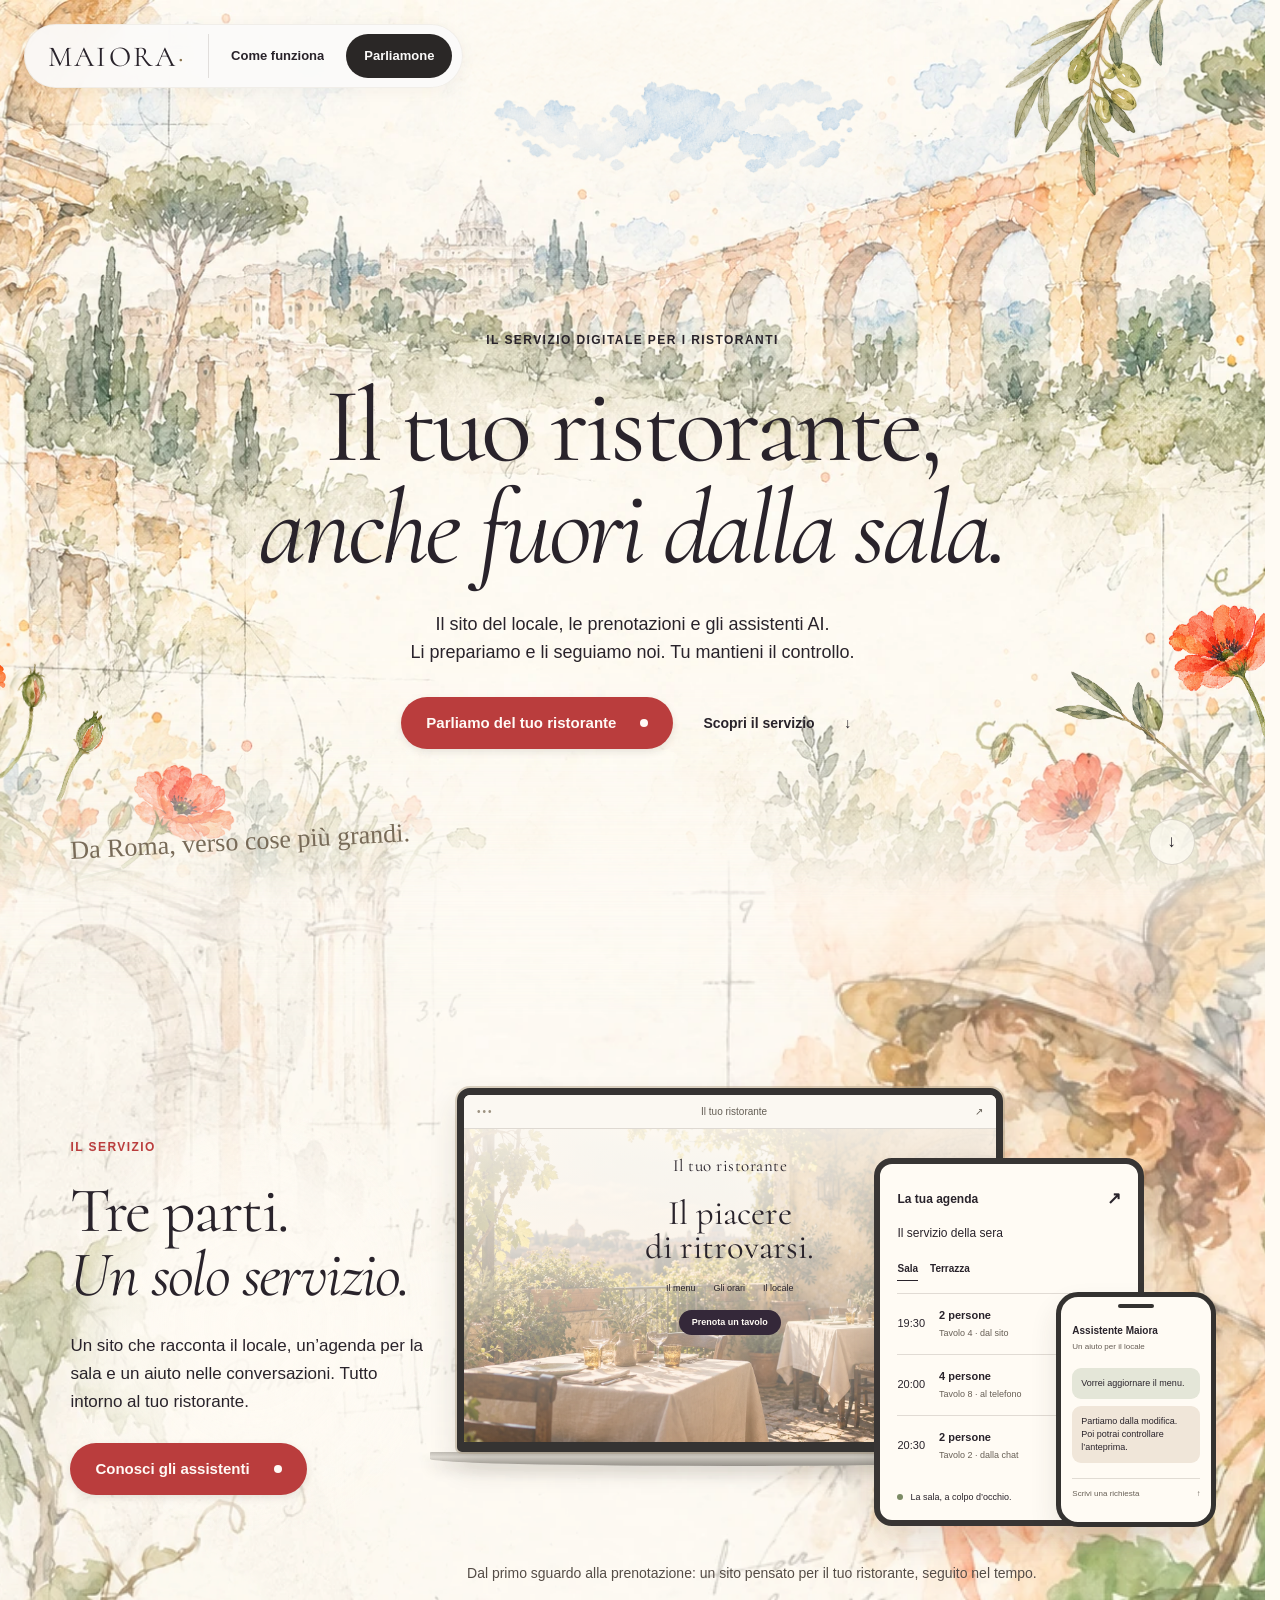
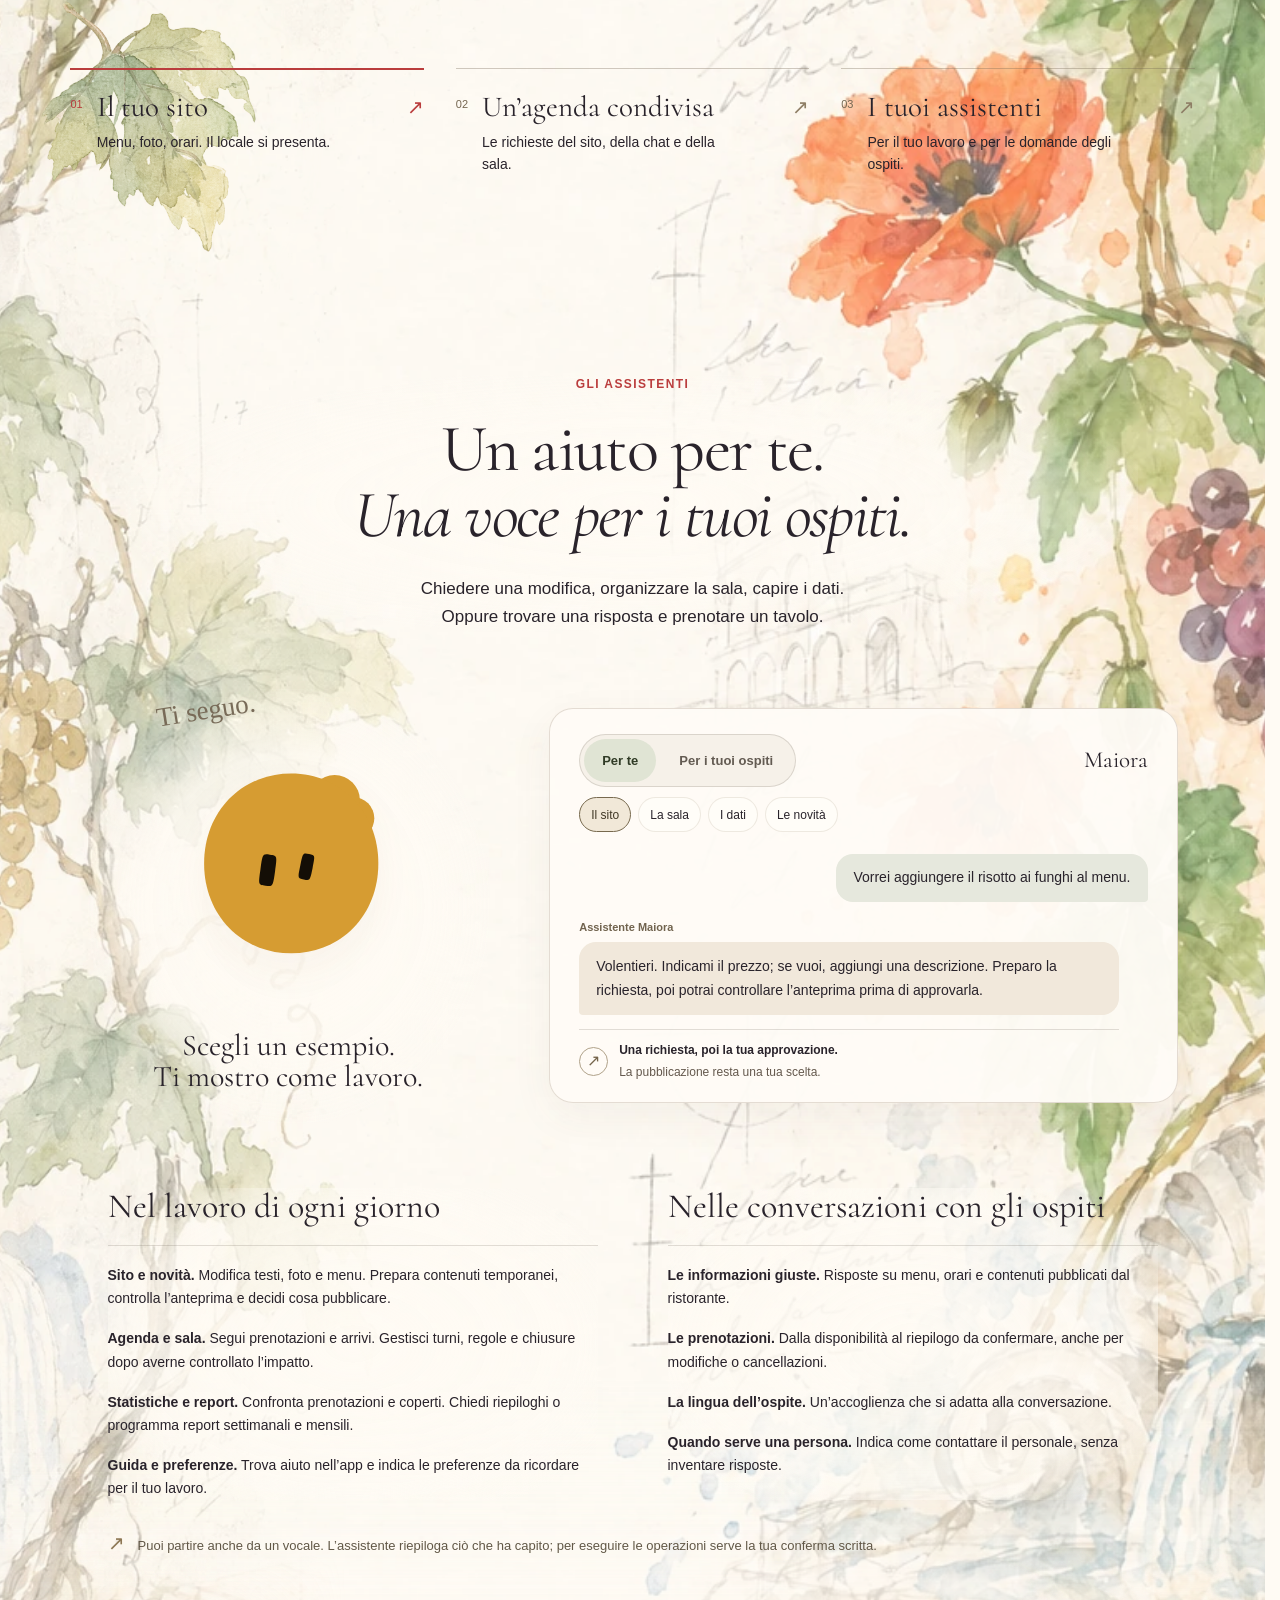
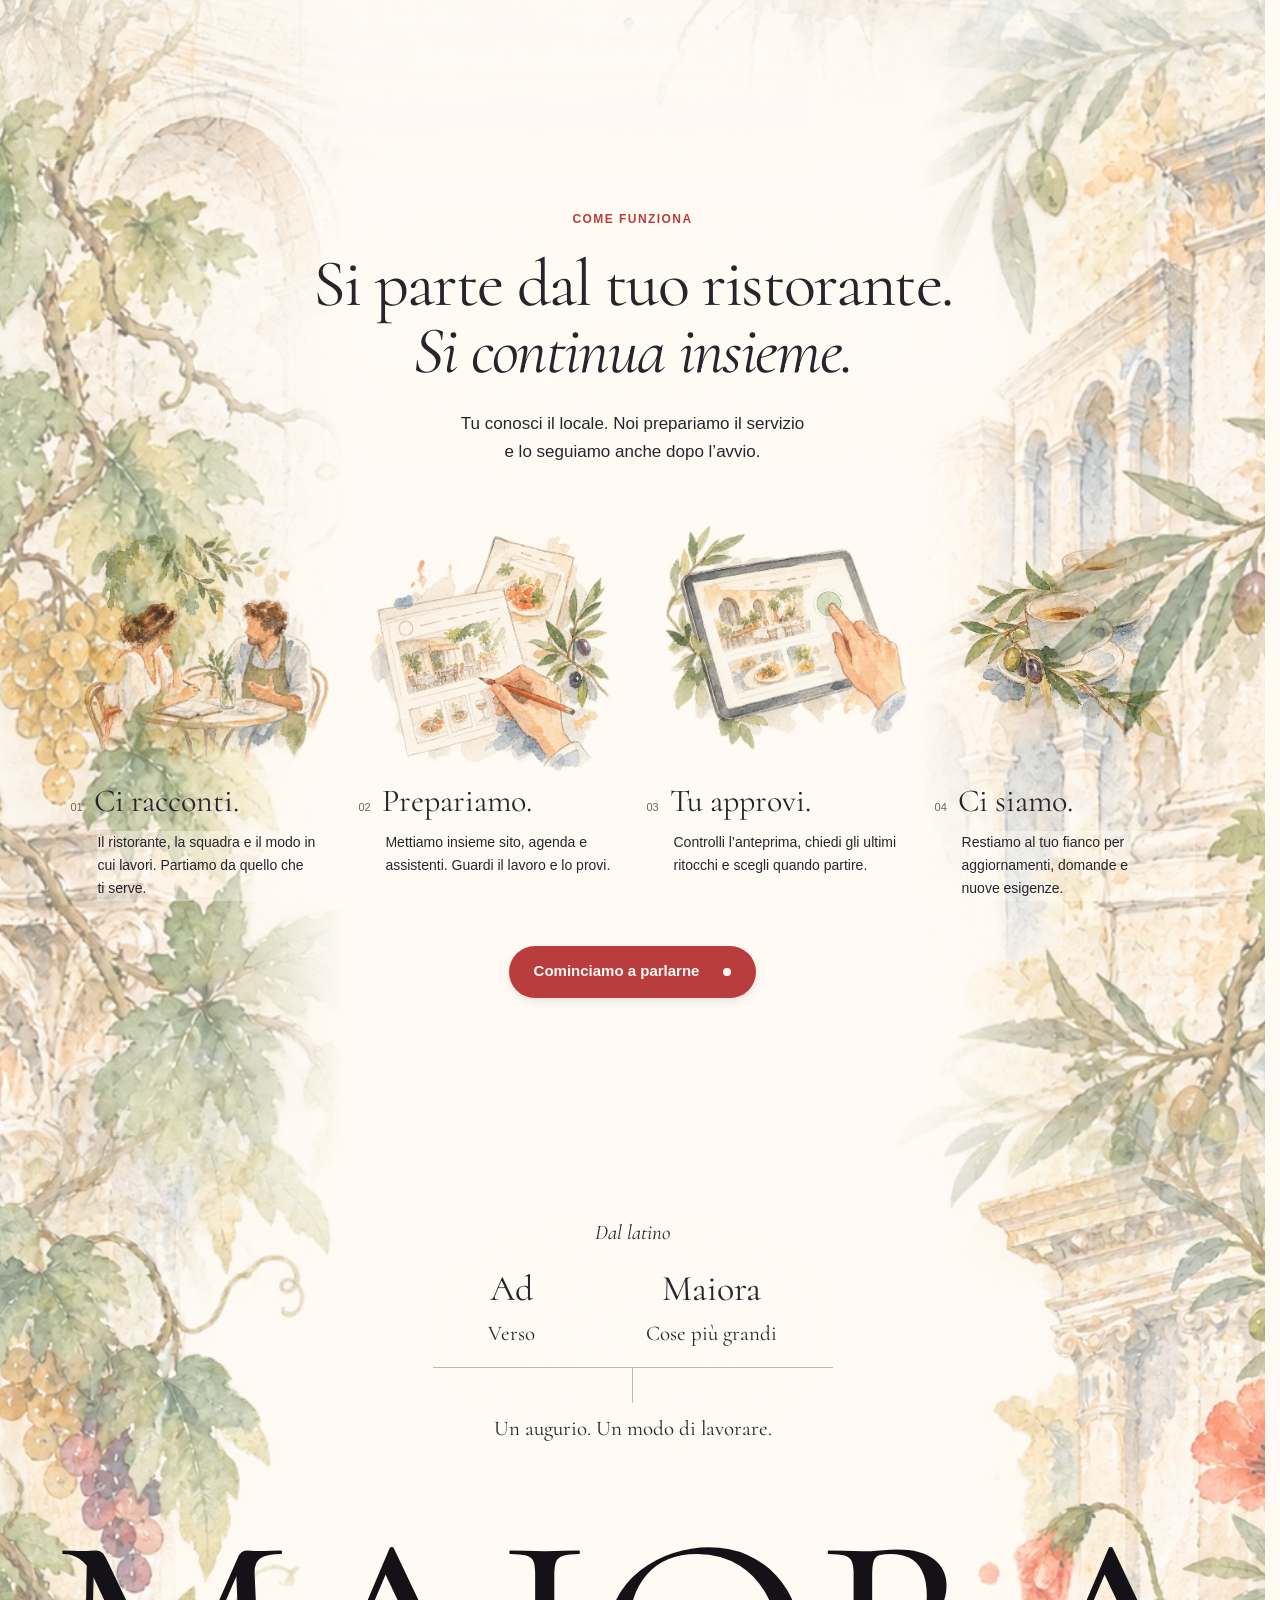
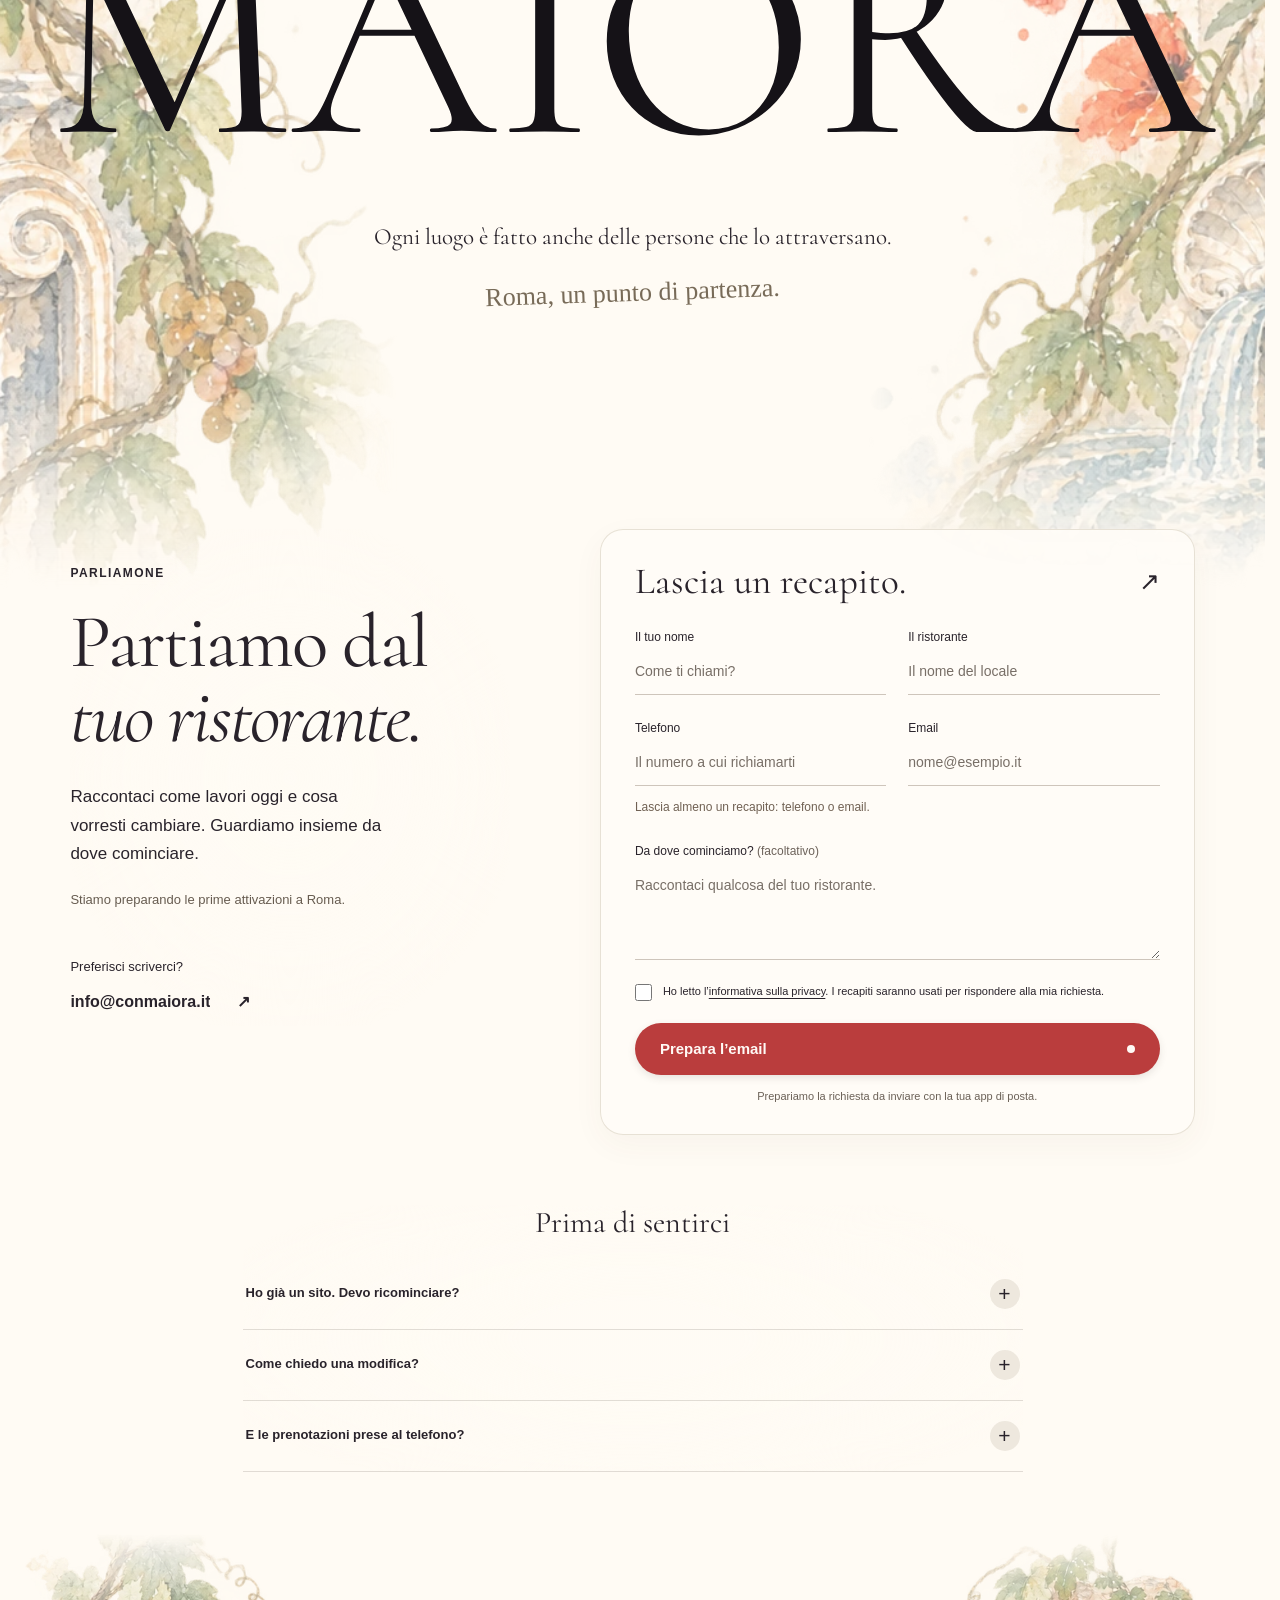
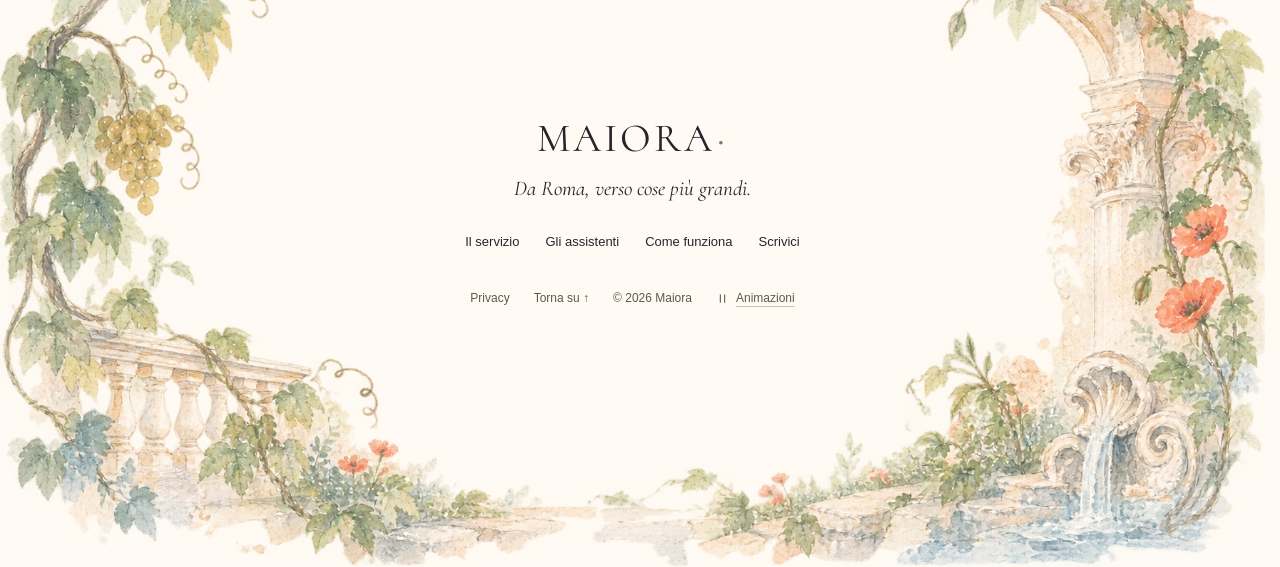
==== commit 7afaacaf: "Icone del sito: set completo con versione per aggiornare le cache dei browser Co-Authored-By: Claude" ====
--- a/index.html
+++ b/index.html
@@ -6,7 +6,11 @@
   <meta name="theme-color" content="#fffbf4">
   <meta name="description" content="Il sito del tuo ristorante, le prenotazioni e gli assistenti AI. Un servizio preparato e seguito da Maiora, con il controllo nelle tue mani.">
   <title>Maiora — il tuo ristorante, anche fuori dalla sala</title>
-  <link rel="icon" href="assets/favicon.svg" type="image/svg+xml">
+  <link rel="icon" href="/favicon.ico?v=2" sizes="32x32">
+  <link rel="icon" href="/favicon.svg?v=2" type="image/svg+xml">
+  <link rel="apple-touch-icon" href="/apple-touch-icon.png?v=2">
+  <link rel="mask-icon" href="/favicon-mono.svg?v=2" color="#8e2436">
+  <link rel="manifest" href="/manifest.webmanifest?v=2">
   <link rel="preload" href="assets/cormorant-regular.ttf" as="font" type="font/ttf" crossorigin>
   <link rel="preload" href="assets/manrope-variable.ttf" as="font" type="font/ttf" crossorigin>
   <link rel="stylesheet" href="assets/blobatar/motion.css">
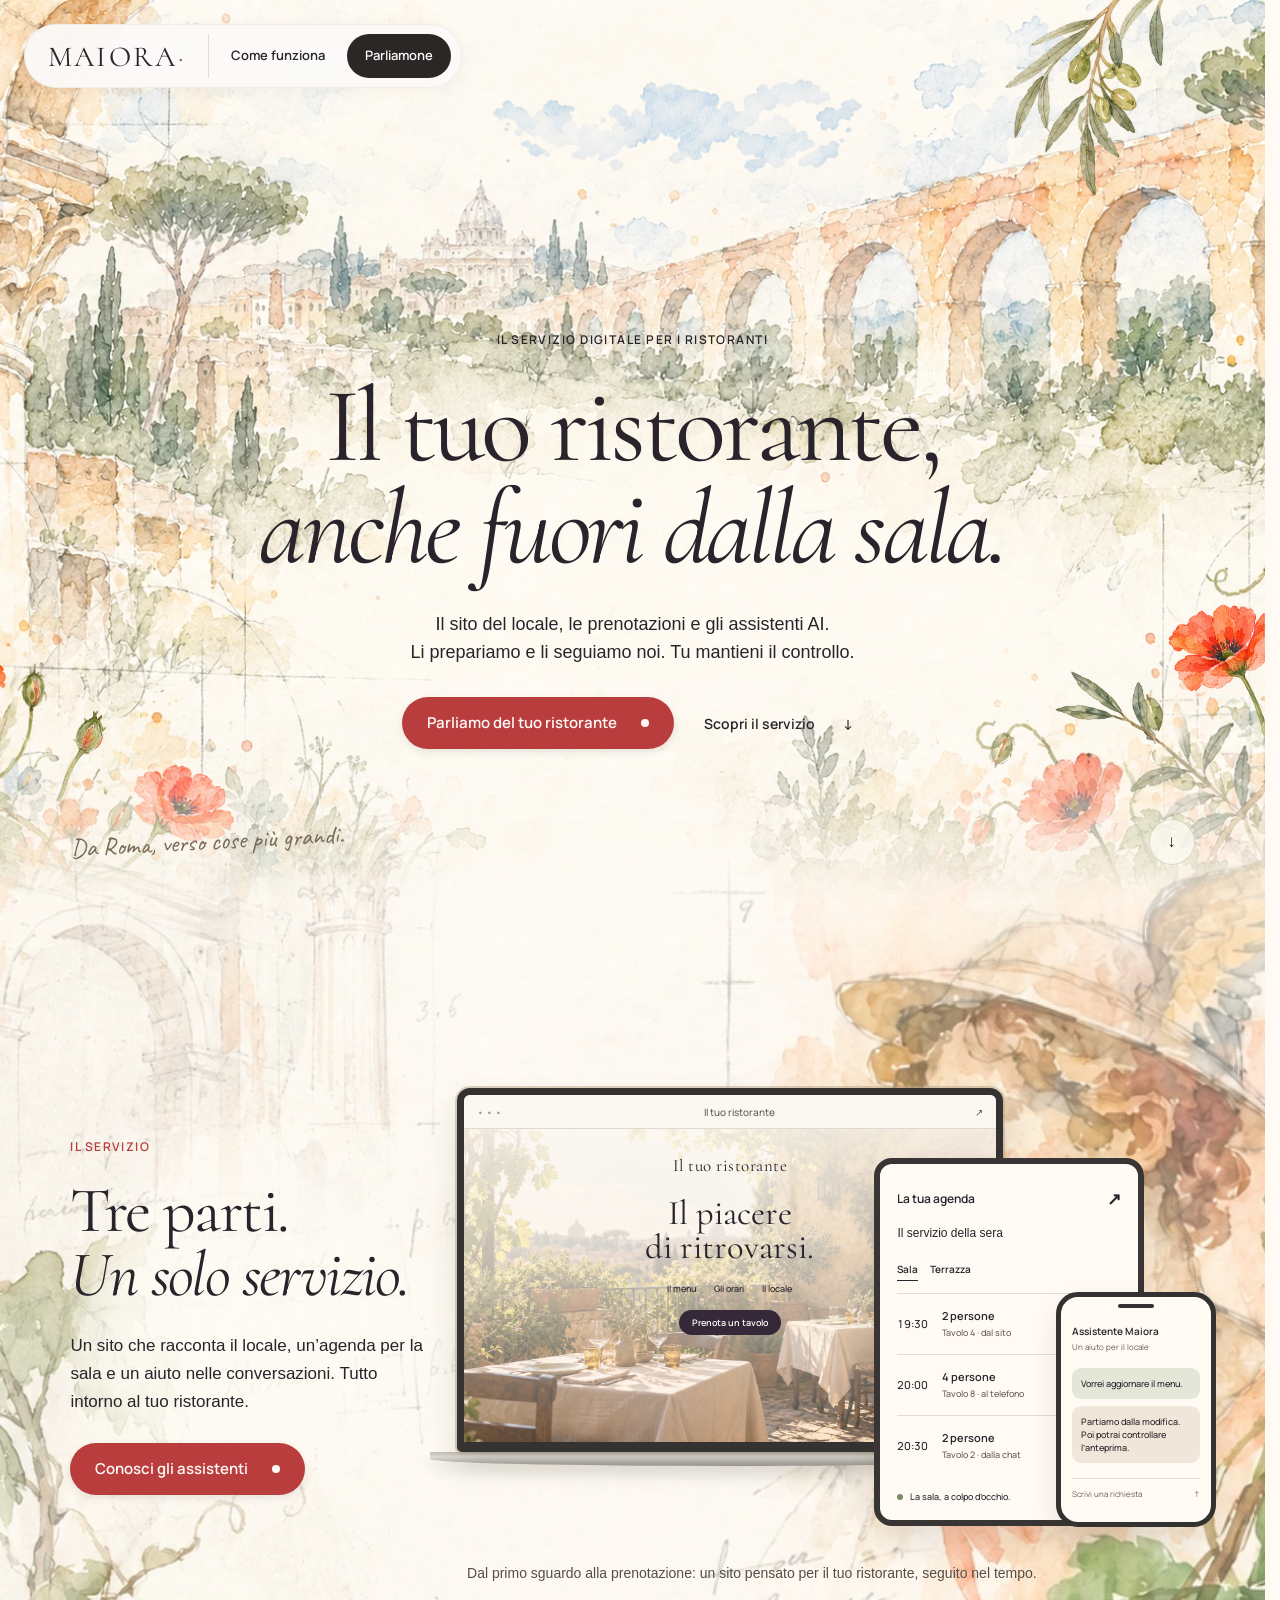
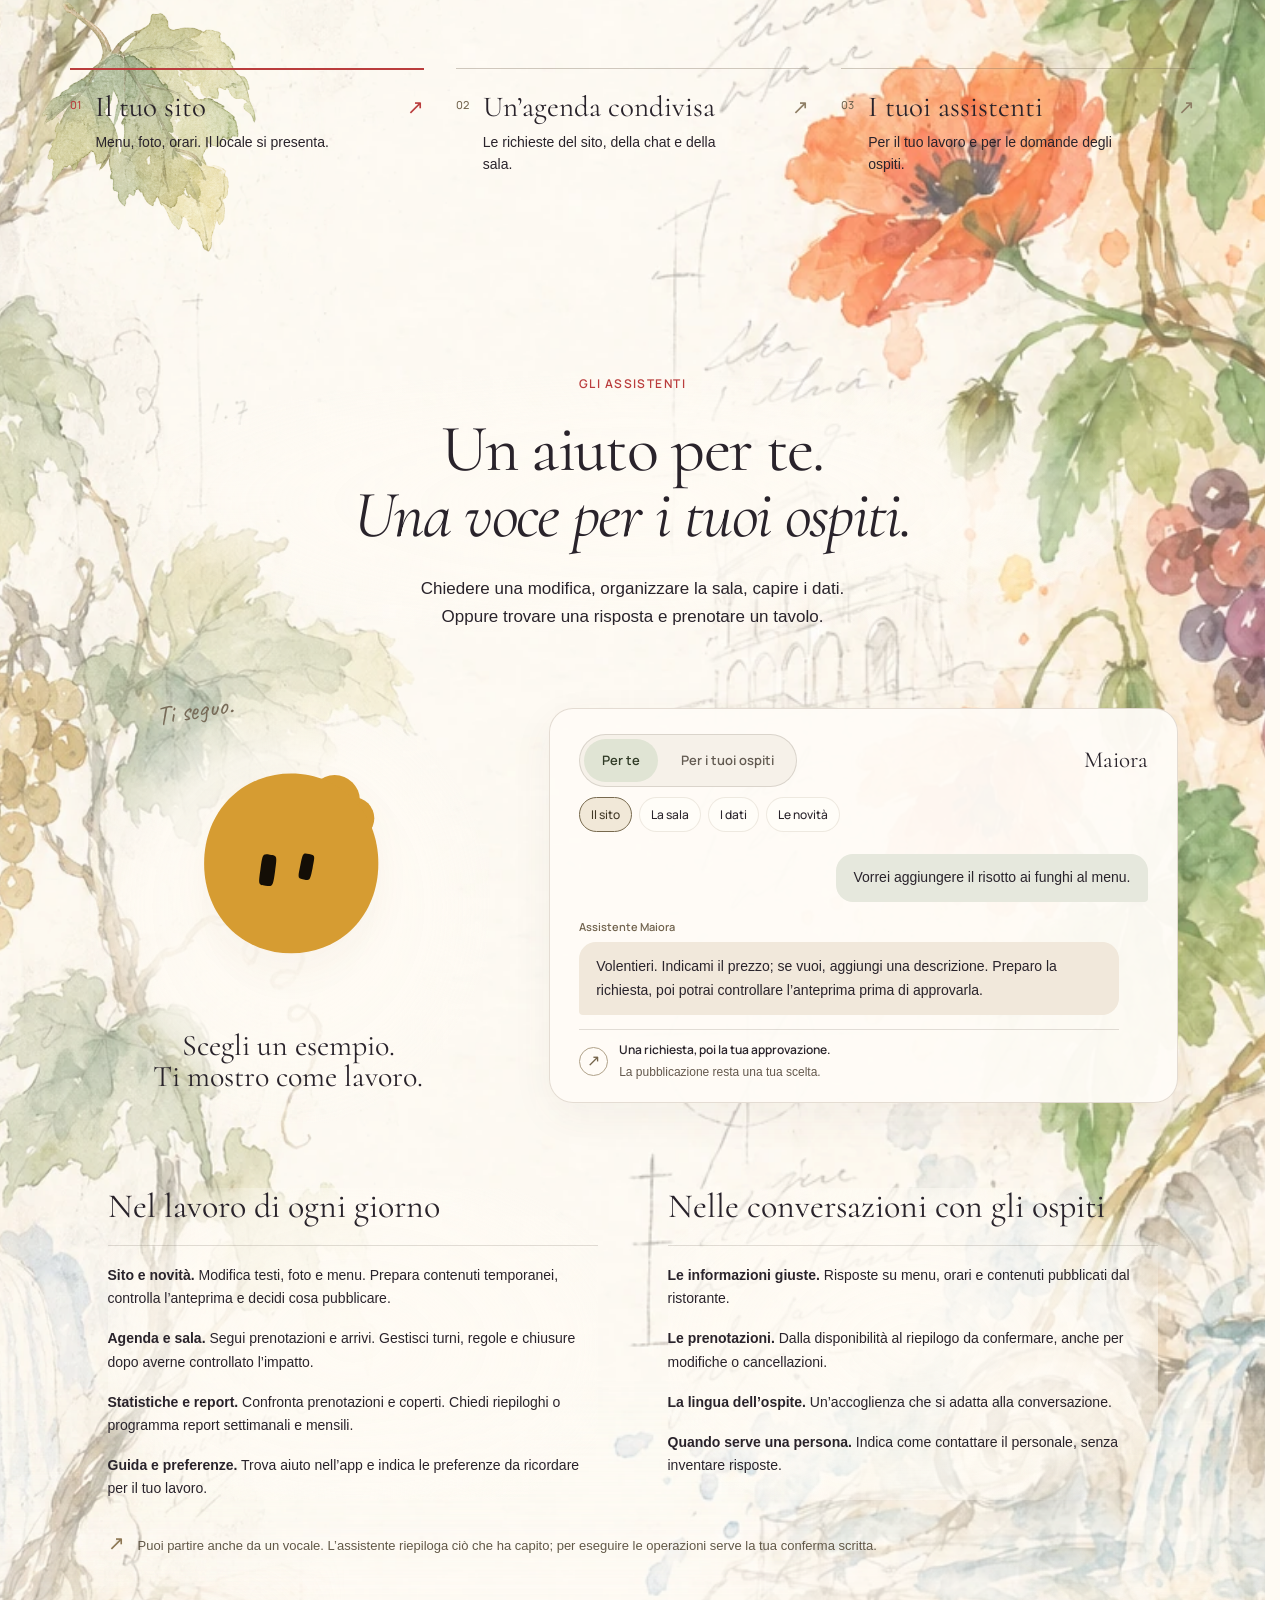
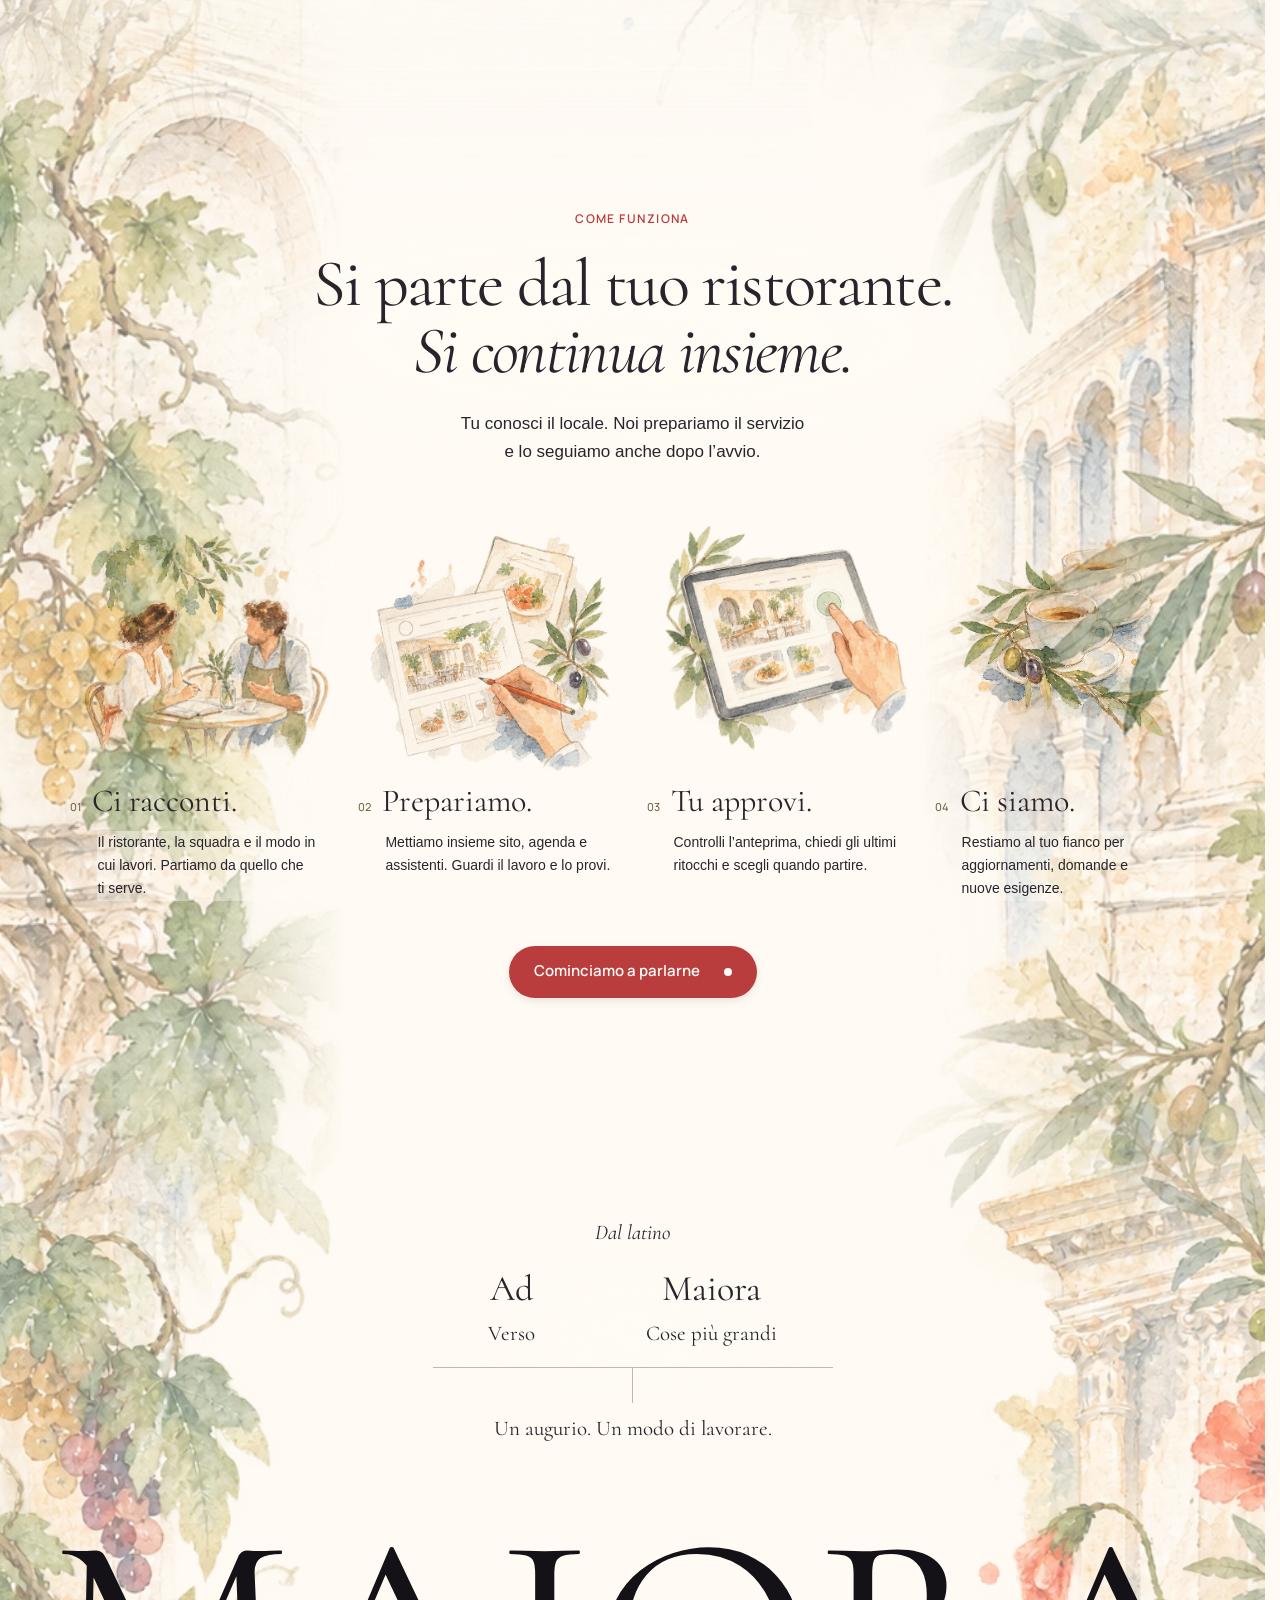
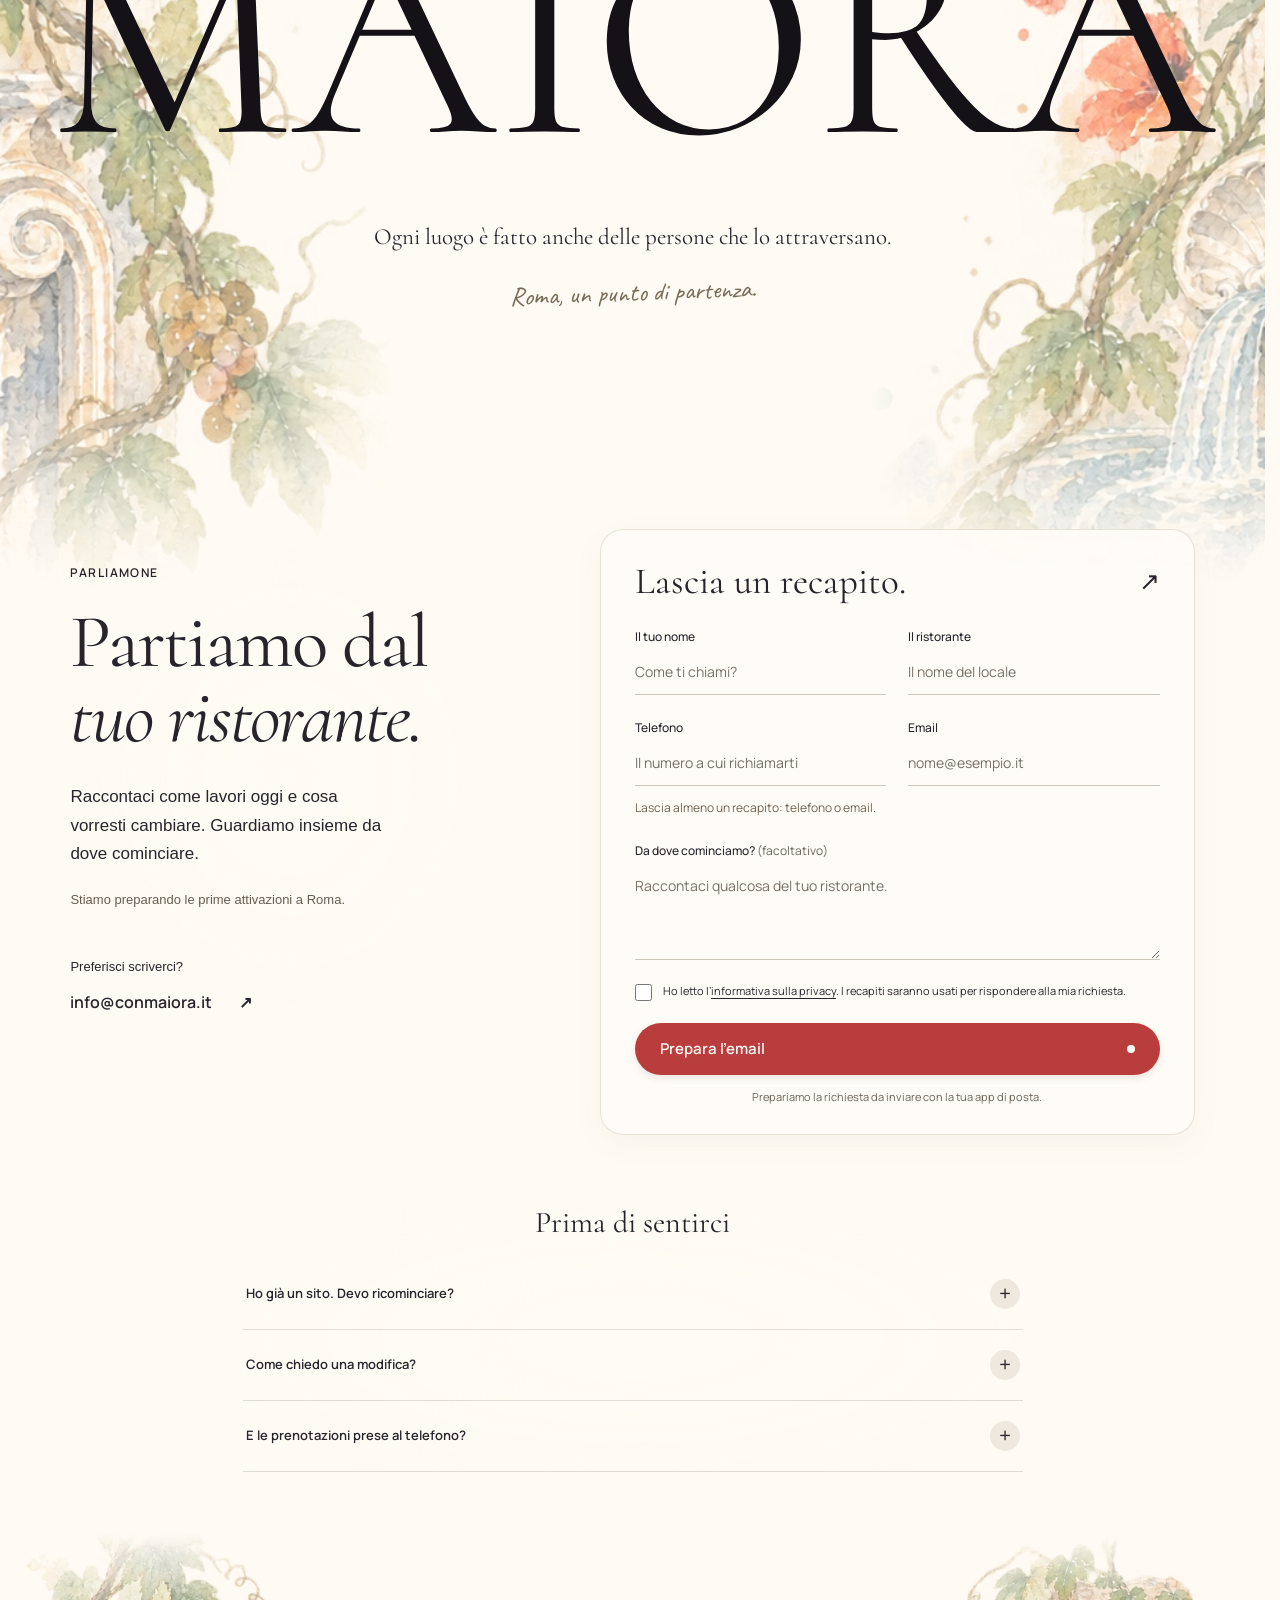
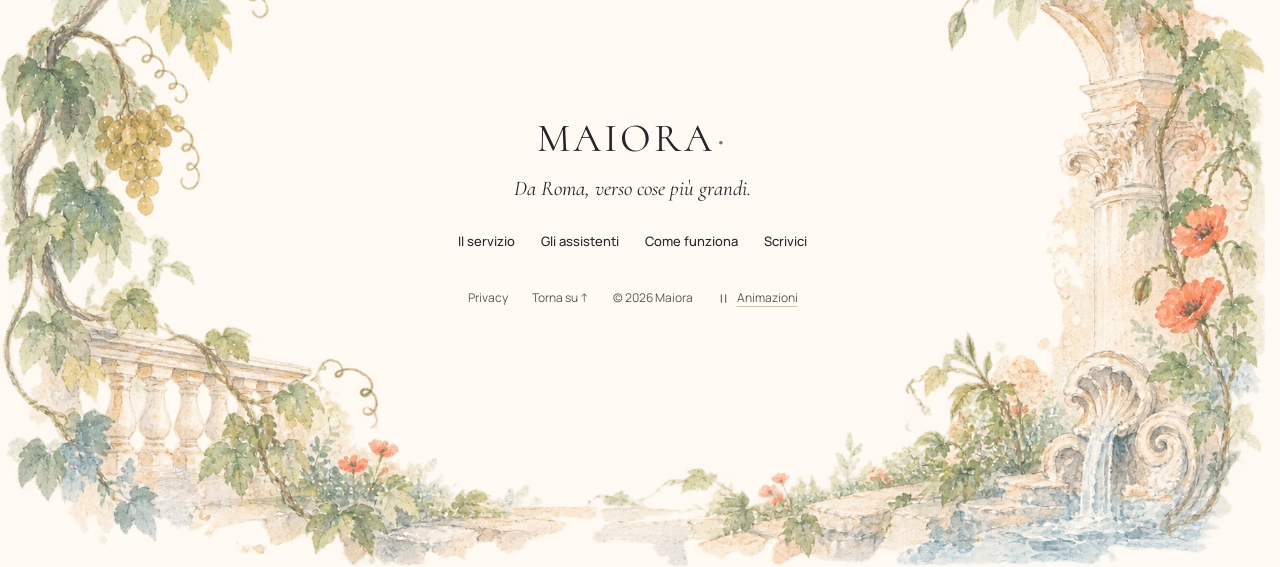
==== commit d388dd91: "Sito Maiora versione 17 del fondatore: privacy e 404 corrette, immagini e caratteri alleggeriti (22," ====
--- a/index.html
+++ b/index.html
@@ -6,18 +6,17 @@
   <meta name="theme-color" content="#fffbf4">
   <meta name="description" content="Il sito del tuo ristorante, le prenotazioni e gli assistenti AI. Un servizio preparato e seguito da Maiora, con il controllo nelle tue mani.">
   <title>Maiora — il tuo ristorante, anche fuori dalla sala</title>
-  <link rel="icon" href="/favicon.ico?v=2" sizes="32x32">
-  <link rel="icon" href="/favicon.svg?v=2" type="image/svg+xml">
-  <link rel="apple-touch-icon" href="/apple-touch-icon.png?v=2">
-  <link rel="mask-icon" href="/favicon-mono.svg?v=2" color="#8e2436">
-  <link rel="manifest" href="/manifest.webmanifest?v=2">
-  <link rel="preload" href="assets/cormorant-regular.ttf" as="font" type="font/ttf" crossorigin>
-  <link rel="preload" href="assets/manrope-variable.ttf" as="font" type="font/ttf" crossorigin>
-  <link rel="stylesheet" href="assets/blobatar/motion.css">
-  <link rel="stylesheet" href="assets/blobatar/gaze.css">
-  <link rel="stylesheet" href="styles.css">
-  <script src="assets/blobatar/gaze.js" defer></script>
-  <script src="script.js" defer></script>
+  <link rel="icon" href="favicon.ico?v=2" sizes="32x32">
+  <link rel="icon" href="favicon.svg?v=2" type="image/svg+xml">
+  <link rel="apple-touch-icon" href="apple-touch-icon.png?v=2">
+  <link rel="mask-icon" href="favicon-mono.svg?v=2" color="#8e2436">
+  <link rel="manifest" href="manifest.webmanifest?v=2">
+  <link rel="preload" href="assets/06-apertura.webp" as="image" fetchpriority="high">
+  <link rel="preload" href="assets/cormorant-regular.woff2" as="font" type="font/woff2" crossorigin>
+  <link rel="preload" href="assets/manrope-variable.woff2" as="font" type="font/woff2" crossorigin>
+  <link rel="stylesheet" href="styles.css?v=17-opt">
+  <script src="ui.js?v=17" defer></script>
+  <script src="script.js?v=17-opt" defer></script>
 </head>
 <body id="inizio">
   <a class="skip-link" href="#contenuto">Vai al contenuto</a>
@@ -55,16 +54,16 @@
           <clipPath id="sprig-silhouette"><rect x="85" y="35" width="1400" height="975"/></clipPath>
         </defs>
         <image href="assets/06-apertura.webp" width="1774" height="887"/>
-        <image href="assets/30-fondo-cielo-bocciolo.webp" width="1774" height="887" mask="url(#hero-sky-clean)"/>
+        <image href="assets/30-fondo-cielo-bocciolo-opt.webp" width="1774" height="887" mask="url(#hero-sky-clean)"/>
         <image href="assets/21-fondo-brezza.webp" width="1774" height="887" mask="url(#olive-clean)"/>
         <image href="assets/21-fondo-brezza.webp" width="1774" height="887" mask="url(#flowers-clean)"/>
         <image href="assets/24-raccordo-stelo.webp" width="1774" height="887" mask="url(#stem-clean)"/>
         <image href="assets/27-fondo-bocciolo-rametto.webp" width="1774" height="887" mask="url(#bud-clean)"/>
         <image href="assets/27-fondo-bocciolo-rametto.webp" width="1774" height="887" mask="url(#sprig-clean)"/>
-        <image href="assets/30-fondo-cielo-bocciolo.webp" width="1774" height="887" mask="url(#upper-bud-clean)"/>
-        <image href="assets/33-fondo-papavero-pulito.webp" width="1774" height="887" mask="url(#left-poppy-clean)"/>
-        <image href="assets/34-carta-raccordo-papavero.webp" width="1774" height="887" mask="url(#bud-erase)"/>
-        <image href="assets/37-fondo-boccioli-alti.webp" width="1774" height="887" mask="url(#tall-buds-clean)"/>
+        <image href="assets/30-fondo-cielo-bocciolo-opt.webp" width="1774" height="887" mask="url(#upper-bud-clean)"/>
+        <image href="assets/33-fondo-papavero-pulito-opt.webp" width="1774" height="887" mask="url(#left-poppy-clean)"/>
+        <image href="assets/34-carta-raccordo-papavero-opt.webp" width="1774" height="887" mask="url(#bud-erase)"/>
+        <image href="assets/37-fondo-boccioli-alti-opt.webp" width="1774" height="887" mask="url(#tall-buds-clean)"/>
         <path d="M1511 728 Q1514 747 1518 767 M383 856 Q364 860 340 866" fill="none" stroke="#82915e" stroke-width="2.8" opacity=".7"/>
         <g class="breeze olive-sway"><g transform="translate(600 0) scale(.55)"><image href="assets/16-dettagli-animabili.webp" width="1774" height="887" clip-path="url(#olive-cut)"/></g></g>
         <g class="breeze poppy-sway"><g transform="translate(1310 580) scale(.18)"><image href="assets/19-papavero-destro.webp" width="1774" height="887" clip-path="url(#right-silhouette)"/></g></g>
@@ -77,7 +76,7 @@
         <g class="breeze bud-sway"><g transform="translate(217 638) scale(.2)"><image href="assets/25-bocciolo.webp" width="1774" height="887" clip-path="url(#bud-silhouette)"/></g></g>
         <g class="breeze sprig-sway"><g transform="translate(1296 658) scale(.08)"><image href="assets/26-rametto.webp" width="1511" height="1041" clip-path="url(#sprig-silhouette)"/></g></g>
       </svg><div class="sky-scene" aria-hidden="true"><canvas class="sky-cloud-canvas"></canvas><div class="sky-sheet"><div class="breeze tall-bud tall-bud-left"><img src="assets/35-bocciolo-sinistro-alto.webp" width="1254" height="1254" alt="" draggable="false"></div><div class="breeze tall-bud tall-bud-right"><img src="assets/36-bocciolo-destro-alto.webp" width="1024" height="1536" alt="" draggable="false"></div><div class="breeze left-poppy-float"><img src="assets/31-papavero-sinistro.webp" width="1536" height="1024" alt="" draggable="false"></div></div></div></div>
-      <div class="hero-mobile-sky motion-detail" aria-hidden="true"><svg class="hero-panorama" viewBox="0 0 1774 887" preserveAspectRatio="xMidYMid slice" aria-hidden="true" focusable="false"><defs><filter id="mobile-sky-soft" x="-15%" y="-15%" width="130%" height="130%"><feGaussianBlur stdDeviation="15"/></filter><mask id="mobile-sky-clean" maskUnits="userSpaceOnUse" x="0" y="0" width="1774" height="887"><rect x="705" y="-60" width="430" height="240" rx="40" fill="white" filter="url(#mobile-sky-soft)"/></mask></defs><image href="assets/06-apertura.webp" width="1774" height="887"/><image href="assets/30-fondo-cielo-bocciolo.webp" width="1774" height="887" mask="url(#mobile-sky-clean)"/></svg><div class="sky-scene" aria-hidden="true"><canvas class="sky-cloud-canvas"></canvas><div class="sky-sheet"></div></div></div>
+      <div class="hero-mobile-sky motion-detail" aria-hidden="true"><svg class="hero-panorama" viewBox="0 0 1774 887" preserveAspectRatio="xMidYMid slice" aria-hidden="true" focusable="false"><defs><filter id="mobile-sky-soft" x="-15%" y="-15%" width="130%" height="130%"><feGaussianBlur stdDeviation="15"/></filter><mask id="mobile-sky-clean" maskUnits="userSpaceOnUse" x="0" y="0" width="1774" height="887"><rect x="705" y="-60" width="430" height="240" rx="40" fill="white" filter="url(#mobile-sky-soft)"/></mask></defs><image href="assets/06-apertura.webp" width="1774" height="887"/><image href="assets/30-fondo-cielo-bocciolo-opt.webp" width="1774" height="887" mask="url(#mobile-sky-clean)"/></svg><div class="sky-scene" aria-hidden="true"><canvas class="sky-cloud-canvas"></canvas><div class="sky-sheet"></div></div></div>
       <svg class="hero-mobile-olive motion-detail" viewBox="1140 0 400 380" aria-hidden="true" focusable="false"><g class="breeze mobile-olive-sway"><image href="assets/16-dettagli-animabili.webp" width="1774" height="887"/></g></svg>
       <svg class="hero-mobile-poppy motion-detail" viewBox="330 730 190 180" aria-hidden="true" focusable="false"><defs><clipPath id="mobile-lower-silhouette"><rect x="270" y="525" width="320" height="295"/></clipPath></defs><g class="breeze lower-poppy-sway"><g transform="translate(275 550) scale(.38)"><image href="assets/20-papavero-basso.webp" width="1774" height="887" clip-path="url(#mobile-lower-silhouette)"/></g></g></svg>
       <svg class="hero-mobile-sprig motion-detail" viewBox="1300 650 160 160" aria-hidden="true" focusable="false"><defs><clipPath id="mobile-sprig-silhouette"><rect x="85" y="35" width="1400" height="975"/></clipPath></defs><g class="breeze sprig-sway"><g transform="translate(1296 658) scale(.08)"><image href="assets/26-rametto.webp" width="1511" height="1041" clip-path="url(#mobile-sprig-silhouette)"/></g></g><path d="M1413 737 L1480 790" fill="none" stroke="#9b916b" stroke-width="3" opacity=".8"/></svg>
@@ -102,7 +101,8 @@
             <a class="button button-primary assistant-action" href="#assistente">Conosci gli assistenti<span class="button-dot" aria-hidden="true"></span></a>
           </div>
           <div class="service-preview">
-          <div class="product-stage" data-focus="site" role="img" aria-label="Anteprime illustrative dei tre strumenti: il sito del ristorante, l’agenda condivisa e l’assistente. Dati dimostrativi.">
+          <p class="service-caption" id="service-caption">Menu, foto, orari. Il locale si presenta.</p>
+          <div class="product-stage" id="product-stage" data-focus="site" role="img" aria-label="Anteprime illustrative dei tre strumenti: il sito del ristorante, l’agenda condivisa e l’assistente. Dati dimostrativi.">
             <div class="device laptop" data-device="site">
               <div class="device-screen site-screen">
                 <div class="browser-bar"><span class="browser-dots" aria-hidden="true">•••</span><span>Il tuo ristorante</span><span aria-hidden="true">↗</span></div>
@@ -118,9 +118,9 @@
           </div>
         </div>
         <div class="service-choices" aria-label="Esplora le tre parti del servizio">
-          <button class="service-choice" type="button" data-service="site" aria-pressed="true"><span class="choice-number">01</span><span><strong>Il tuo sito</strong><span>Menu, foto, orari. Il locale si presenta.</span></span><span class="choice-arrow" aria-hidden="true">↗</span></button>
-          <button class="service-choice" type="button" data-service="agenda" aria-pressed="false"><span class="choice-number">02</span><span><strong>Un’agenda condivisa</strong><span>Le richieste del sito, della chat e della sala.</span></span><span class="choice-arrow" aria-hidden="true">↗</span></button>
-          <button class="service-choice" type="button" data-service="assistant" aria-pressed="false"><span class="choice-number">03</span><span><strong>I tuoi assistenti</strong><span>Per il tuo lavoro e per le domande degli ospiti.</span></span><span class="choice-arrow" aria-hidden="true">↗</span></button>
+          <button class="service-choice" type="button" aria-controls="product-stage service-detail" data-service="site" aria-pressed="true"><span class="choice-number">01</span><span><strong>Il tuo sito</strong><span>Menu, foto, orari. Il locale si presenta.</span></span><span class="choice-arrow" aria-hidden="true">↗</span></button>
+          <button class="service-choice" type="button" aria-controls="product-stage service-detail" data-service="agenda" aria-pressed="false"><span class="choice-number">02</span><span><strong>Un’agenda condivisa</strong><span>Le richieste del sito, della chat e della sala.</span></span><span class="choice-arrow" aria-hidden="true">↗</span></button>
+          <button class="service-choice" type="button" aria-controls="product-stage service-detail" data-service="assistant" aria-pressed="false"><span class="choice-number">03</span><span><strong>I tuoi assistenti</strong><span>Per il tuo lavoro e per le domande degli ospiti.</span></span><span class="choice-arrow" aria-hidden="true">↗</span></button>
         </div>
       </section>
 
@@ -182,13 +182,13 @@
           <form id="contact-form" action="mailto:info@conmaiora.it" method="post" enctype="text/plain">
             <div class="form-grid"><label>Il tuo nome<input name="name" autocomplete="name" minlength="2" maxlength="100" required placeholder="Come ti chiami?"></label><label>Il ristorante<input name="restaurant" autocomplete="organization" minlength="2" maxlength="100" required placeholder="Il nome del locale"></label><label>Telefono<input name="phone" type="tel" aria-describedby="recapito-hint" autocomplete="tel" maxlength="40" placeholder="Il numero a cui richiamarti"></label><label>Email<input name="email" type="email" aria-describedby="recapito-hint" autocomplete="email" maxlength="254" placeholder="nome@esempio.it"></label></div>
             <p class="field-hint" id="recapito-hint">Lascia almeno un recapito: telefono o email.</p><label class="message-label">Da dove cominciamo? <span>(facoltativo)</span><textarea name="message" rows="3" maxlength="4000" placeholder="Raccontaci qualcosa del tuo ristorante."></textarea></label>
-            <label class="privacy-check"><input name="privacy" type="checkbox" required><span>Ho letto l’<a href="https://conmaiora.it/privacy.html" target="_blank" rel="noopener noreferrer">informativa sulla privacy</a>. I recapiti saranno usati per rispondere alla mia richiesta.</span></label>
+            <label class="privacy-check"><input name="privacy" type="checkbox" required><span>Ho letto l’<a href="privacy.html" target="_blank" rel="noopener noreferrer">informativa sulla privacy</a>. I recapiti saranno usati per rispondere alla mia richiesta.</span></label>
             <button class="button button-primary submit-button" type="submit">Prepara l’email<span class="button-dot" aria-hidden="true"></span></button><p class="form-mode">Prepariamo la richiesta da inviare con la tua app di posta.</p><p class="form-status" id="form-status" role="status" aria-live="polite"></p>
           </form>
         </div>
       </div>
       <div class="questions section-shell"><h3>Prima di sentirci</h3><details><summary>Ho già un sito. Devo ricominciare?<span aria-hidden="true">+</span></summary><p>Partiamo da quello che hai: menu, foto, informazioni e modo di lavorare. Nel primo confronto decidiamo cosa mantenere e cosa migliorare.</p></details><details><summary>Come chiedo una modifica?<span aria-hidden="true">+</span></summary><p>La richiedi dall’app e ne segui lo stato. Controlli l’anteprima e approvi la versione prima di scegliere quando pubblicarla.</p></details><details><summary>E le prenotazioni prese al telefono?<span aria-hidden="true">+</span></summary><p>Tu e il personale le aggiungete nella stessa agenda usata dal sito e dalla chat.</p></details></div>
-      <footer class="site-footer section-shell footer-fountain-scene motion-scene"><svg class="painting footer-garden" width="1774" height="887" viewBox="0 0 1774 887" aria-hidden="true" focusable="false"><defs><clipPath id="footer-water-jet"><path d="M1551 698 Q1547 746 1535 788 L1528 834 L1571 834 L1570 784 Q1560 745 1573 700Z"/></clipPath><filter id="footer-water-soft"><feGaussianBlur stdDeviation="1.5"/></filter></defs><image href="assets/11-giardino-romano.webp" width="1774" height="887"/><g class="water-motion motion-detail" fill="none" stroke-linecap="round" filter="url(#footer-water-soft)"><g clip-path="url(#footer-water-jet)"><path class="water-flow" d="M1563 680 Q1555 719 1551 741 M1550 761 Q1542 791 1541 812 M1540 832 L1539 852" stroke="#e0eee9" stroke-width="5"/><path class="water-flow water-flow-two" d="M1555 692 Q1547 725 1545 751 M1544 773 Q1536 797 1536 821 M1535 840 L1532 857" stroke="#73a5b5" stroke-width="3"/></g><ellipse class="water-ring" cx="1545" cy="845" rx="32" ry="4" stroke="#72a2b4" stroke-width="2.2"/><ellipse class="water-ring water-ring-two" cx="1545" cy="845" rx="32" ry="4" stroke="#72a2b4" stroke-width="2"/></g></svg><a class="brand" href="#inizio" aria-label="Maiora, torna all’inizio">MAIORA<span aria-hidden="true">·</span></a><p>Da Roma, verso cose più grandi.</p><nav aria-label="Navigazione finale"><a href="#servizio">Il servizio</a><a href="#assistente">Gli assistenti</a><a href="#come-funziona">Come funziona</a><a href="mailto:info@conmaiora.it">Scrivici</a></nav><div><a href="https://conmaiora.it/privacy.html" target="_blank" rel="noopener noreferrer">Privacy</a><a href="#inizio">Torna su ↑</a><span>© <span id="year">2026</span> Maiora</span><button class="motion-toggle" type="button" aria-label="Animazioni" aria-pressed="true" title="Metti in pausa le animazioni" hidden>
+      <footer class="site-footer section-shell footer-fountain-scene motion-scene"><svg class="painting footer-garden" width="1774" height="887" viewBox="0 0 1774 887" aria-hidden="true" focusable="false"><defs><clipPath id="footer-water-jet"><path d="M1551 698 Q1547 746 1535 788 L1528 834 L1571 834 L1570 784 Q1560 745 1573 700Z"/></clipPath><filter id="footer-water-soft"><feGaussianBlur stdDeviation="1.5"/></filter></defs><image href="assets/11-giardino-romano.webp" width="1774" height="887"/><g class="water-motion motion-detail" fill="none" stroke-linecap="round" filter="url(#footer-water-soft)"><g clip-path="url(#footer-water-jet)"><path class="water-flow" d="M1563 680 Q1555 719 1551 741 M1550 761 Q1542 791 1541 812 M1540 832 L1539 852" stroke="#e0eee9" stroke-width="5"/><path class="water-flow water-flow-two" d="M1555 692 Q1547 725 1545 751 M1544 773 Q1536 797 1536 821 M1535 840 L1532 857" stroke="#73a5b5" stroke-width="3"/></g><ellipse class="water-ring" cx="1545" cy="845" rx="32" ry="4" stroke="#72a2b4" stroke-width="2.2"/><ellipse class="water-ring water-ring-two" cx="1545" cy="845" rx="32" ry="4" stroke="#72a2b4" stroke-width="2"/></g></svg><div class="footer-art-side footer-art-left" aria-hidden="true"><svg class="painting footer-garden" width="1774" height="887" viewBox="0 0 1774 887" aria-hidden="true" focusable="false"><image href="assets/11-giardino-romano.webp" width="1774" height="887"/></svg></div><div class="footer-art-side footer-art-right" aria-hidden="true"><svg class="painting footer-garden" width="1774" height="887" viewBox="0 0 1774 887" aria-hidden="true" focusable="false"><defs><clipPath id="mobile-footer-water-jet"><path d="M1551 698 Q1547 746 1535 788 L1528 834 L1571 834 L1570 784 Q1560 745 1573 700Z"/></clipPath><filter id="mobile-footer-water-soft"><feGaussianBlur stdDeviation="1.5"/></filter></defs><image href="assets/11-giardino-romano.webp" width="1774" height="887"/><g class="water-motion motion-detail" fill="none" stroke-linecap="round" filter="url(#mobile-footer-water-soft)"><g clip-path="url(#mobile-footer-water-jet)"><path class="water-flow" d="M1563 680 Q1555 719 1551 741 M1550 761 Q1542 791 1541 812 M1540 832 L1539 852" stroke="#e0eee9" stroke-width="5"/><path class="water-flow water-flow-two" d="M1555 692 Q1547 725 1545 751 M1544 773 Q1536 797 1536 821 M1535 840 L1532 857" stroke="#73a5b5" stroke-width="3"/></g><ellipse class="water-ring" cx="1545" cy="845" rx="32" ry="4" stroke="#72a2b4" stroke-width="2.2"/><ellipse class="water-ring water-ring-two" cx="1545" cy="845" rx="32" ry="4" stroke="#72a2b4" stroke-width="2"/></g></svg></div><a class="brand" href="#inizio" aria-label="Maiora, torna all’inizio">MAIORA<span aria-hidden="true">·</span></a><p>Da Roma, verso cose più grandi.</p><nav aria-label="Navigazione finale"><a href="#servizio">Il servizio</a><a href="#assistente">Gli assistenti</a><a href="#come-funziona">Come funziona</a><a href="mailto:info@conmaiora.it">Scrivici</a></nav><div><a href="privacy.html" target="_blank" rel="noopener noreferrer">Privacy</a><a href="#inizio">Torna su ↑</a><span>© <span id="year">2026</span> Maiora</span><button class="motion-toggle" type="button" aria-label="Animazioni" aria-pressed="true" title="Metti in pausa le animazioni" hidden>
     <svg viewBox="0 0 24 24" width="18" height="18" aria-hidden="true"><g class="motion-pause"><path d="M8 5v14M16 5v14" fill="none" stroke="currentColor" stroke-width="2" stroke-linecap="round"/></g><path class="motion-play" d="m9 5 10 7-10 7Z" fill="currentColor"/></svg><span>Animazioni</span>
   </button></div></footer>
     </section>
--- a/styles.css
+++ b/styles.css
@@ -1,8 +1,13 @@
-@font-face{font-family:RomanSerif;src:url('assets/cormorant-regular.ttf') format('truetype');font-weight:400;font-display:swap}
-@font-face{font-family:RomanSerif;src:url('assets/cormorant-italic.ttf') format('truetype');font-weight:400;font-style:italic;font-display:swap}
+/* Blobatar: originali accorpati nello stesso ordine. Licenza in assets/blobatar/LICENSE.txt. */
+@property --mo-amp{syntax:"<number>";inherits:true;initial-value:0}@property --mo-esx{syntax:"<number>";inherits:true;initial-value:1}@property --mo-esy{syntax:"<number>";inherits:true;initial-value:1}@property --mo-tilt{syntax:"<number>";inherits:true;initial-value:0}@property --mo-edy{syntax:"<number>";inherits:true;initial-value:0}@property --mo-edx{syntax:"<number>";inherits:true;initial-value:0}@property --mo-esx2{syntax:"<number>";inherits:true;initial-value:0}@property --mo-esy2{syntax:"<number>";inherits:true;initial-value:0}@property --mo-tilt2{syntax:"<number>";inherits:true;initial-value:0}@property --mo-edy2{syntax:"<number>";inherits:true;initial-value:0}@property --mo-lock{syntax:"<number>";inherits:true;initial-value:0}@property --mo-shake{syntax:"<number>";inherits:true;initial-value:0}@property --mo-rock{syntax:"<number>";inherits:true;initial-value:0}@property --mo-rockp{syntax:"<number>";inherits:true;initial-value:1}@property --mo-bdy{syntax:"<number>";inherits:true;initial-value:0}.mo-root,.mo-breathe,.mo-bob{transform-box:view-box;transform-origin:center}.mo-root{--mo-amp:0;--mo-morph:calc(.4s*var(--mo-rate,1));--mo-morph-ease:ease-in-out;--mo-tp:--mo-esx,--mo-esy,--mo-tilt,--mo-edy,--mo-edx,--mo-esx2,--mo-esy2,--mo-tilt2,--mo-edy2,--mo-lock,--mo-shake,--mo-rock,--mo-bdy;--mo-md:var(--mo-morph),var(--mo-morph),var(--mo-morph),var(--mo-morph),var(--mo-morph),var(--mo-morph),var(--mo-morph),var(--mo-morph),var(--mo-morph),var(--mo-morph),var(--mo-morph),var(--mo-morph),var(--mo-morph);--mo-me:var(--mo-morph-ease),var(--mo-morph-ease),var(--mo-morph-ease),var(--mo-morph-ease),var(--mo-morph-ease),var(--mo-morph-ease),var(--mo-morph-ease),var(--mo-morph-ease),var(--mo-morph-ease),var(--mo-morph-ease),var(--mo-morph-ease),var(--mo-morph-ease),var(--mo-morph-ease);transition-property:--mo-amp,transform,var(--mo-tp);transition-duration:calc(.4s*var(--mo-rate,1)),calc(.16s*var(--mo-rate,1)),var(--mo-md);transition-timing-function:ease-out,cubic-bezier(.23,1,.32,1),var(--mo-me);animation:mo-shake calc(.112s*var(--mo-rate,1))linear infinite}.mo-bob>g:not(.mo-eyes){fill:var(--mo-head);transition:fill var(--mo-morph)var(--mo-morph-ease)}.mo-eyes{fill:var(--mo-eye);transition:fill var(--mo-morph)var(--mo-morph-ease)}@keyframes mo-shake{0%,to{translate:calc(.62px*var(--mo-shake))calc(-.34px*var(--mo-shake))}25%{translate:calc(-.7px*var(--mo-shake))calc(.22px*var(--mo-shake))}50%{translate:calc(.38px*var(--mo-shake))calc(.66px*var(--mo-shake))}75%{translate:calc(-.44px*var(--mo-shake))calc(-.6px*var(--mo-shake))}}.mo-root.mo-expr{--mo-morph:calc(.3s*var(--mo-rate,1));--mo-morph-ease:cubic-bezier(.45,.05,.5,1)}.mo-root:hover{--mo-amp:1;transition-duration:calc(.4s*var(--mo-rate,1)),calc(.22s*var(--mo-rate,1)),var(--mo-md);transform:translateY(-1.5px)scale(1.04)}.mo-root.mo-always{--mo-amp:1}.mo-breathe{animation-name:mo-breathe;animation-duration:calc(2.8s*var(--mo-rate,1));animation-delay:calc(var(--mo-phase,0s)*var(--mo-rate,1));animation-iteration-count:infinite;animation-direction:alternate;animation-timing-function:ease-in-out}@keyframes mo-breathe{to{transform:scaleX(calc(1 + .022*var(--mo-amp)))scaleY(calc(1 - .018*var(--mo-amp)))}}.mo-bob{translate:0 calc(var(--mo-bdy)*1px);animation-name:mo-bob;animation-duration:calc(3.4s*var(--mo-rate,1));animation-delay:calc(var(--mo-bob-phase,0s)*var(--mo-rate,1));animation-iteration-count:infinite;animation-direction:alternate;animation-timing-function:ease-in-out}@keyframes mo-bob{0%{transform:translateY(0)}to{transform:translateY(calc(-1.1px*var(--mo-amp)))}}.mo-eye{transform-box:view-box;--mo-sel:calc((var(--mo-wrap,1) + 1)/2);--mo-x:calc(var(--mo-esx) + var(--mo-esx2)*var(--mo-sel));--mo-y:calc(var(--mo-esy) + var(--mo-esy2)*var(--mo-sel));--mo-t:calc(var(--mo-tilt) + var(--mo-tilt2)*var(--mo-sel));--mo-ph:calc(var(--mo-sel)*(1 - var(--mo-rock)) + var(--mo-rock)*((1 + var(--mo-wrap,1)*var(--mo-rockp))/2));translate:calc(var(--mo-edx)*var(--mo-wrap,1)*1px)calc((var(--mo-edy) + var(--mo-edy2)*var(--mo-ph))*1px);rotate:calc((var(--mo-t)*var(--mo-wrap,1) - var(--mo-lean,0)*var(--mo-lock))*1deg);transform:rotate(calc(var(--mo-lean,0)*1deg))scaleX(var(--mo-x))scaleY(var(--mo-y))rotate(calc(var(--mo-lean,0)*-1deg));animation-name:mo-rock;animation-duration:calc(.9s*var(--mo-rate,1));animation-iteration-count:infinite;animation-timing-function:ease-in-out}@container style(--mo-rock:0){.mo-eye{animation-name:none}}@keyframes mo-rock{0%,to{--mo-rockp:1}50%{--mo-rockp:-1}}.mo-eye>*{transform-box:fill-box;transform-origin:center;animation-name:mo-blink,mo-wrap;animation-duration:calc(var(--mo-blink,4.8s)*var(--mo-rate,1)),calc(var(--mo-saccade,5.6s)*var(--mo-rate,1));animation-delay:calc(var(--mo-blink-phase,0s)*var(--mo-rate,1)),calc(var(--mo-saccade-phase,0s)*var(--mo-rate,1));animation-iteration-count:infinite;animation-timing-function:linear}@keyframes mo-blink{0%,97.2%{transform:rotate(calc(var(--mo-lean,0)*1deg))scaleY(1)rotate(calc(var(--mo-lean,0)*-1deg));animation-timing-function:ease-in}98.6%{transform:rotate(calc(var(--mo-lean,0)*1deg))scaleY(calc(1 - .92*var(--mo-amp)))rotate(calc(var(--mo-lean,0)*-1deg));animation-timing-function:ease-out}to{transform:rotate(calc(var(--mo-lean,0)*1deg))scaleY(1)rotate(calc(var(--mo-lean,0)*-1deg))}}.mo-eyes{animation-name:mo-saccade;animation-duration:calc(var(--mo-saccade,5.6s)*var(--mo-rate,1));animation-delay:calc(var(--mo-saccade-phase,0s)*var(--mo-rate,1));animation-iteration-count:infinite;animation-timing-function:linear}@keyframes mo-saccade{0%,15%{translate:0}16.5%,31%{translate:calc(-.8px*var(--mo-look-x,1.4)*var(--mo-amp))calc(-.9px*var(--mo-look-y,1.1)*var(--mo-amp))}32.5%,47%{translate:calc(1px*var(--mo-look-x,1.4)*var(--mo-amp))calc(.1px*var(--mo-look-y,1.1)*var(--mo-amp))}48.5%,63%{translate:calc(-.15px*var(--mo-look-x,1.4)*var(--mo-amp))calc(.85px*var(--mo-look-y,1.1)*var(--mo-amp))}64.5%,79%{translate:calc(.75px*var(--mo-look-x,1.4)*var(--mo-amp))calc(-.8px*var(--mo-look-y,1.1)*var(--mo-amp))}80.5%,98.5%{translate:calc(-1px*var(--mo-look-x,1.4)*var(--mo-amp))calc(-.15px*var(--mo-look-y,1.1)*var(--mo-amp))}to{translate:0}}@keyframes mo-wrap{0%,15%{scale:1;rotate:none}16.5%,31%{scale:calc(1 - .0176*var(--mo-look-mx,1.4)*var(--mo-amp) + .008*var(--mo-look-x,1.4)*var(--mo-wrap,1)*var(--mo-amp))calc(1 - .027*var(--mo-look-my,1.1)*var(--mo-amp));rotate:calc(.648deg*var(--mo-look-x,1.4)*var(--mo-look-y,1.1)*var(--mo-wrap,1)*var(--mo-amp))}32.5%,47%{scale:calc(1 - .022*var(--mo-look-mx,1.4)*var(--mo-amp) - .01*var(--mo-look-x,1.4)*var(--mo-wrap,1)*var(--mo-amp))calc(1 - .003*var(--mo-look-my,1.1)*var(--mo-amp));rotate:calc(.09deg*var(--mo-look-x,1.4)*var(--mo-look-y,1.1)*var(--mo-wrap,1)*var(--mo-amp))}48.5%,63%{scale:calc(1 - .0033*var(--mo-look-mx,1.4)*var(--mo-amp) + .0015*var(--mo-look-x,1.4)*var(--mo-wrap,1)*var(--mo-amp))calc(1 - .0255*var(--mo-look-my,1.1)*var(--mo-amp));rotate:calc(-.115deg*var(--mo-look-x,1.4)*var(--mo-look-y,1.1)*var(--mo-wrap,1)*var(--mo-amp))}64.5%,79%{scale:calc(1 - .0165*var(--mo-look-mx,1.4)*var(--mo-amp) - .0075*var(--mo-look-x,1.4)*var(--mo-wrap,1)*var(--mo-amp))calc(1 - .024*var(--mo-look-my,1.1)*var(--mo-amp));rotate:calc(-.54deg*var(--mo-look-x,1.4)*var(--mo-look-y,1.1)*var(--mo-wrap,1)*var(--mo-amp))}80.5%,98.5%{scale:calc(1 - .022*var(--mo-look-mx,1.4)*var(--mo-amp) + .01*var(--mo-look-x,1.4)*var(--mo-wrap,1)*var(--mo-amp))calc(1 - .0045*var(--mo-look-my,1.1)*var(--mo-amp));rotate:calc(.135deg*var(--mo-look-x,1.4)*var(--mo-look-y,1.1)*var(--mo-wrap,1)*var(--mo-amp))}to{scale:1;rotate:none}}@media not ((hover:hover) and (pointer:fine)){.mo-root:hover{--mo-amp:0;transform:none}.mo-root.mo-always{--mo-amp:1}.mo-root:not(.mo-always),.mo-root:not(.mo-always) *{animation-play-state:paused}.mo-root.mo-expr:not(.mo-always) .mo-eye{animation-play-state:running}}.mo-slow{--mo-rate:5}@media (prefers-reduced-motion:reduce){.mo-root,.mo-breathe,.mo-bob,.mo-eyes,.mo-eye,.mo-eye>*{animation:none;transition:none}.mo-bob>g:not(.mo-eyes){transition:none}}
+
+@property --mo-track-x{syntax:"<number>";inherits:true;initial-value:0}@property --mo-track-y{syntax:"<number>";inherits:true;initial-value:0}@property --mo-track-travel{syntax:"<length>";inherits:true;initial-value:0}@property --mo-track-hold{syntax:"<number>";inherits:true;initial-value:0}.mo-root .mo-eye{--mo-gz-dx:calc(var(--mo-gz-dx1,0) + (var(--mo-gz-dx2,0) - var(--mo-gz-dx1,0))*var(--mo-sel));--mo-gz-dy:calc(var(--mo-gz-dy1,0) + (var(--mo-gz-dy2,0) - var(--mo-gz-dy1,0))*var(--mo-sel));--mo-gz-sx:calc(var(--mo-gz-sx1,1) + (var(--mo-gz-sx2,1) - var(--mo-gz-sx1,1))*var(--mo-sel));--mo-gz-sy:calc(var(--mo-gz-sy1,1) + (var(--mo-gz-sy2,1) - var(--mo-gz-sy1,1))*var(--mo-sel));--mo-gz-t:calc(var(--mo-gz-t1,0) + (var(--mo-gz-t2,0) - var(--mo-gz-t1,0))*var(--mo-sel));translate:calc((var(--mo-edx)*var(--mo-wrap,1) + var(--mo-gz-dx))*1px)calc((var(--mo-edy) + var(--mo-edy2)*var(--mo-ph) + var(--mo-gz-dy))*1px);rotate:calc(( var(--mo-t)*var(--mo-wrap,1) - var(--mo-lean,0)*var(--mo-lock) + var(--mo-gz-t))*1deg);transform:rotate(calc(var(--mo-lean,0)*1deg))scaleX(calc(var(--mo-x)*var(--mo-gz-sx)))scaleY(calc(var(--mo-y)*var(--mo-gz-sy)))rotate(calc(var(--mo-lean,0)*-1deg))}svg:has(>.mo-root){--mo-look-seed-x:var(--mo-look-x,1.4);--mo-look-seed-y:var(--mo-look-y,1.1);--mo-look-seed-mx:var(--mo-look-mx,1.4);--mo-look-seed-my:var(--mo-look-my,1.1)}.mo-root{--mo-look-x:calc(var(--mo-look-seed-x,1.4)*(1 - var(--mo-track-hold)));--mo-look-y:calc(var(--mo-look-seed-y,1.1)*(1 - var(--mo-track-hold)));--mo-look-mx:calc(var(--mo-look-seed-mx,1.4)*(1 - var(--mo-track-hold)));--mo-look-my:calc(var(--mo-look-seed-my,1.1)*(1 - var(--mo-track-hold)))}
+
+@font-face{font-family:RomanSerif;src:url('assets/cormorant-regular.woff2') format('woff2');font-weight:400;font-display:swap}
+@font-face{font-family:RomanSerif;src:url('assets/cormorant-italic.woff2') format('woff2');font-weight:400;font-style:italic;font-display:swap}
 @font-face{font-family:RomanSans;src:url('assets/bricolage-grotesque-latin.woff2') format('woff2');font-weight:300 800;font-display:swap}
-@font-face{font-family:ManropeUI;src:url('assets/manrope-variable.ttf') format('truetype');font-weight:200 800;font-display:swap}
-@font-face{font-family:RomanNotes;src:url('assets/caveat-regular.ttf') format('truetype');font-weight:400;font-display:swap}
+@font-face{font-family:ManropeUI;src:url('assets/manrope-variable.woff2') format('woff2');font-weight:200 800;font-display:swap}
+@font-face{font-family:RomanNotes;src:url('assets/caveat-regular.woff2') format('woff2');font-weight:400;font-display:swap}
 :root{--paper:#fffbf4;--ink:#29232b;--muted:#675f5a;--coral:#ba3d3d;--sage:#e3e6d9;--line:#53453b2c;--serif:RomanSerif,Georgia,'Times New Roman',serif;--sans:RomanSans,Arial,sans-serif;--ui:ManropeUI,Arial,sans-serif;--gutter:clamp(22px,5.5vw,110px);--ease:cubic-bezier(.16,1,.3,1)}
 *{box-sizing:border-box}
 html{scroll-behavior:smooth;scrollbar-gutter:stable;scroll-padding-top:120px;background:var(--paper)}
@@ -151,7 +156,7 @@
 label{display:block;font:500 12px/1.5 var(--ui)}input:not([type=checkbox]),textarea{display:block;width:100%;min-width:0;border:0;border-bottom:1px solid #7764525c;border-radius:0;background:transparent;color:var(--ink);padding:10px 0 12px;margin-top:5px;font:400 14px/1.5 var(--ui)}input::placeholder,textarea::placeholder{color:#786f67}input:focus,textarea:focus{outline:0;border-color:var(--coral);box-shadow:0 1px 0 var(--coral)}input:focus-visible,textarea:focus-visible{outline:2px solid #ba3d3d60;outline-offset:4px}
 .field-hint{font:400 12px/1.6 var(--ui);color:#706153;margin-top:12px}.message-label{margin-top:25px}.message-label>span{font-weight:400;color:#6d635b}textarea{resize:vertical;min-height:95px;max-height:350px}
 .privacy-check{display:flex;align-items:flex-start;gap:11px;margin:22px 0;font-size:11px;font-weight:400;line-height:1.65}.privacy-check input{width:17px;height:17px;flex:0 0 17px;margin:2px 0 0;accent-color:var(--coral)}.privacy-check a{text-decoration:underline;text-underline-offset:3px}
-.submit-button{width:100%;justify-content:space-between;font-size:15px}.form-mode{font:400 11px/1.6 var(--ui);text-align:center;color:#6b6157;margin:13px auto 0;max-width:360px}.form-status{font:500 13px/1.65 var(--ui);margin-top:15px}.form-status:empty{display:none}.form-status a{display:inline-block;text-decoration:underline;text-underline-offset:4px;color:#4d563c}.form-status[data-state=error]{color:#9b322d}
+.submit-button{width:100%;justify-content:space-between;font-size:15px}.form-mode{font:400 11px/1.6 var(--ui);text-align:center;color:#6b6157;margin:13px auto 0;max-width:360px}.form-status{font:500 13px/1.65 var(--ui);margin-top:15px}.form-status:empty{display:none}.form-status a{display:inline-block;text-decoration:underline;text-underline-offset:4px;color:#4d563c}
 .questions{max-width:780px;margin-top:70px;background:radial-gradient(ellipse at center,#fffbf4ee 20%,#fffbf4b3 65%,transparent 85%)}.questions>h3{font:400 30px/1.2 var(--serif);margin-bottom:18px;text-align:center}
 .questions details{border-bottom:1px solid var(--line)}.questions summary{display:flex;align-items:center;justify-content:space-between;gap:20px;list-style:none;cursor:pointer;padding:20px 3px;font:600 13px/1.6 var(--ui)}.questions summary::-webkit-details-marker{display:none}.questions summary>span{display:grid;place-items:center;width:30px;height:30px;border-radius:50%;background:#eee8de;font:400 21px/1 var(--ui);flex-shrink:0;transition:transform .3s}.questions details[open] summary>span{transform:rotate(45deg)}.questions details>p{font-size:14px;line-height:1.65;padding:0 45px 23px 3px;max-width:710px}
 .site-footer{position:relative;margin-top:150px;text-align:center;padding:45px 0 35px;background:radial-gradient(ellipse at bottom,#fffbf4ee 30%,transparent 75%)}.site-footer .brand{font-size:40px}.site-footer>p{font:italic 21px/1.4 var(--serif);margin-top:16px}.site-footer nav{display:flex;justify-content:center;flex-wrap:wrap;gap:8px 26px;margin-top:20px;font:500 13px/1.5 var(--ui)}.site-footer nav a{padding-block:8px}.site-footer>div{display:flex;align-items:center;justify-content:center;gap:24px;flex-wrap:wrap;margin-top:17px;font:400 12px/1.5 var(--ui);color:#63564c}.site-footer>div a{padding-block:10px}
@@ -194,10 +199,8 @@
 
 @media(max-width:680px){
  .product-stage[data-focus=site] .laptop{z-index:5}
- .product-stage[data-focus=agenda] .tablet{width:65%;right:11%;top:30px}
  .product-stage[data-focus=agenda] .tablet .device-screen{min-height:279px;padding:18px 14px 14px}
  .product-stage[data-focus=agenda] .mini-heading{font-size:12px}.product-stage[data-focus=agenda] .agenda-date{font-size:11px;margin-top:12px}.product-stage[data-focus=agenda] .agenda-filters{font-size:10px;margin-top:14px}.product-stage[data-focus=agenda] .booking-row{padding:10px 0;gap:11px}.product-stage[data-focus=agenda] .booking-row time,.product-stage[data-focus=agenda] .booking-row strong{font-size:11px}.product-stage[data-focus=agenda] .booking-row div>span,.product-stage[data-focus=agenda] .agenda-bottom{font-size:9px}
- .product-stage[data-focus=assistant] .phone{width:49%;right:8%;top:52px}
  .product-stage[data-focus=assistant] .phone .device-screen{min-height:263px;border-width:4px;padding:30px 13px 14px;border-radius:21px}.product-stage[data-focus=assistant] .phone-title{font-size:11px}.product-stage[data-focus=assistant] .phone-subtitle{font-size:9px}.product-stage[data-focus=assistant] .phone-bubble{font-size:10px;padding:10px;margin-top:16px;border-radius:9px}.product-stage[data-focus=assistant] .phone-bubble.reply{margin-top:0}.product-stage[data-focus=assistant] .phone-input{font-size:9px;margin-top:16px}
  .avatar-column{display:grid;grid-template-columns:145px 1fr;grid-template-rows:1fr auto;align-items:center;text-align:left;padding:6px 0 18px;min-height:170px}
  .avatar-button{width:170px;height:170px;max-width:none;margin:0 0 0 -12px;grid-column:1;grid-row:1 / 3}
@@ -285,9 +288,9 @@
 }
 
 /* Finale ricomposto: una sola scena, senza ritagli laterali e base duplicati. */
-.contact-section > .site-footer{isolation:isolate;width:100%;max-width:none;min-height:max(540px,50vw);margin-top:55px;padding:90px var(--gutter) 145px;display:flex;flex-direction:column;align-items:center;justify-content:center;background:none}
+.contact-section > .site-footer,.privacy-page > .site-footer{isolation:isolate;width:100%;max-width:none;min-height:max(540px,50vw);margin-top:55px;padding:90px var(--gutter) 145px;display:flex;flex-direction:column;align-items:center;justify-content:center;background:none}
 .site-footer .footer-garden{z-index:-1;left:0;bottom:0;width:100%;height:auto;opacity:.8;mask-image:linear-gradient(to bottom,transparent,#000 14%,#000);pointer-events:none}
-@media(max-width:680px){.contact-section > .site-footer{min-height:500px;margin-top:35px;padding:70px 22px 110px}.site-footer .footer-garden{opacity:.74}}
+@media(max-width:680px){.contact-section > .site-footer,.privacy-page > .site-footer{min-height:500px;margin-top:35px;padding:70px 22px 110px}.site-footer .footer-garden{opacity:.74}}
 
 @media(forced-colors:active){.site-footer .footer-garden{display:none}}
 
@@ -346,3 +349,94 @@
 .visually-hidden{position:absolute!important;width:1px;height:1px;padding:0;margin:-1px;overflow:hidden;clip-path:inset(50%);white-space:nowrap;border:0}
 @media(max-width:900px){.service-preview{max-width:660px}}
 @media(max-width:680px){.service-preview{max-width:420px}.service-preview .service-detail{min-height:65px;margin-top:14px}.avatar-column{grid-template-rows:1fr}.avatar-description{grid-row:1;align-self:center;margin:0}}
+
+
+/* V16 revisione: proporzioni originali, cornice alta anche sui telefoni. */
+.site-footer>.footer-art-side{display:none;margin:0}
+@media(max-width:680px){
+ .site-footer>.footer-garden{display:none}
+ .site-footer .footer-art-side{display:block;position:absolute;top:0;bottom:0;width:50%;z-index:-1;overflow:hidden;pointer-events:none}
+ .site-footer .footer-art-left{left:0;mask-image:linear-gradient(to right,#000,transparent 90%)}
+ .site-footer .footer-art-right{right:0;mask-image:linear-gradient(to left,#000,transparent 90%)}
+ .site-footer .footer-art-side>.footer-garden{width:auto;height:100%;max-width:none;bottom:0}
+ .site-footer .footer-art-left>.footer-garden{left:0;right:auto}
+ .site-footer .footer-art-right>.footer-garden{left:auto;right:0}
+}
+
+/* La comparsa del menu resta condivisa anche nella pagina Privacy. */
+@media(prefers-reduced-motion:no-preference){.mobile-menu[open]{animation:menu-appear .19s cubic-bezier(.2,.8,.2,1)}}
+@keyframes menu-appear{from{opacity:.7;transform:translateY(-6px) scale(.985)}to{opacity:1;transform:none}}
+
+
+/* V17 mobile: gli stessi contenuti, composti per lo spazio di un telefono. */
+.service-caption{display:none}
+@media(max-width:680px){
+ .hero h1{font-size:clamp(46px,12.8vw,77px)}
+ .hero h1 em,.section-heading h2 em{display:block}
+ .hero h1 br{display:none}
+ .service{display:grid;padding-top:65px;padding-bottom:75px;scroll-margin-top:-65px}
+ .service-composition,.service-preview{display:contents}
+ .service-copy{order:0;width:100%;padding:0 0 28px}
+ .service-choices{order:1;grid-template-columns:repeat(3,minmax(0,1fr));gap:7px;margin:0 0 15px}
+ .service-choice,.service-choice[aria-pressed=true]{display:flex;flex-direction:column;align-items:center;justify-content:center;gap:5px;min-height:78px;padding:10px 5px;border:1px solid var(--line);border-radius:17px;background:#fffbf4e8;text-align:center}
+ .service-choice[aria-pressed=true]{border-color:var(--coral);background:#fff5e9}
+ .choice-number{font-size:9px;padding:0;line-height:1}
+ .service-choice>span:nth-child(2){display:block;width:100%}
+ .service-choice strong{display:block;font:600 12px/1.45 var(--ui)}
+ .service-choice>span:nth-child(2)>span{position:absolute;width:1px;height:1px;margin:-1px;overflow:hidden;clip-path:inset(50%);white-space:nowrap}
+ .service-choice .choice-arrow{display:none}
+ .service-caption{display:block;order:2;min-height:42px;margin:0 auto 5px;max-width:370px;text-align:center;font-size:13px;line-height:1.6}
+ .product-stage{order:3;display:flex;align-items:center;justify-content:center;height:365px;margin:0 auto;scroll-margin-top:100px}
+ .product-stage[data-focus] .device{position:relative;inset:auto;display:none;margin:0;max-width:100%}
+ .product-stage[data-focus=site] .device.laptop{display:block;width:100%}
+ .product-stage[data-focus=agenda] .device.tablet{display:block;width:min(85%,300px)}
+ .product-stage[data-focus=assistant] .device.phone{display:block;width:min(70%,230px)}
+ .laptop .device-screen{aspect-ratio:auto}
+ .restaurant-preview{height:220px;padding:20px 10px 12px}
+ .restaurant-preview>p{font-size:32px;margin-top:18px}
+ .restaurant-links{font-size:8px;margin-top:15px}
+ .preview-cta{font-size:8px;margin-top:14px;padding:7px 12px}
+ .service-preview .service-detail{order:4;max-width:420px;width:100%;min-height:65px;margin:14px auto 0;text-align:center}
+ .assistant-workbench{gap:12px;margin-top:22px}
+ .avatar-column{grid-template-columns:125px 1fr;min-height:150px;padding:0 0 8px}
+ .avatar-button{width:150px;height:150px;margin-left:-12px}
+ .avatar-note{font-size:20px;left:22px}
+ .avatar-description{font-size:24px;line-height:1.12}
+ .audience-tabs button{min-height:44px}
+ .example-choices button{min-height:44px}
+ .assistant-capabilities{margin-top:38px;gap:34px}
+ .assistant-capabilities ul{gap:13px}
+ .contact-copy h2{font-size:clamp(48px,14.5vw,65px)}
+ .privacy-check{min-height:44px;align-items:flex-start}
+ .privacy-check input{width:20px;height:20px;flex-basis:20px}
+ .site-footer nav{display:grid;grid-template-columns:1fr 1fr;column-gap:25px;row-gap:0;min-width:250px}
+ .site-footer nav a{display:flex;align-items:center;justify-content:center;min-height:44px;padding-block:10px}
+ .site-footer>div:not(.footer-art-side){font-size:12px;color:#51473e;display:grid;grid-template-columns:auto auto;gap:0 22px;align-items:center}
+ .site-footer>div:not(.footer-art-side)>a,.site-footer .motion-toggle{min-height:44px;display:inline-flex;align-items:center;justify-content:center}
+ .site-footer .motion-toggle{color:#51473e;opacity:1}
+ .contact-section>.site-footer,.privacy-page>.site-footer{min-height:540px;padding-top:60px;padding-bottom:80px}
+}
+@media(max-width:360px){
+ .hero h1{font-size:46px}
+ .hero .button{font-size:13px}
+ .avatar-column{grid-template-columns:116px 1fr}
+ .avatar-description{font-size:22px}
+ .process{grid-template-columns:1fr;gap:27px}
+ .process li{display:grid;grid-template-columns:105px minmax(0,1fr);gap:0 14px;align-items:start}
+ .process-art{grid-column:1;grid-row:1 / 3;max-width:105px;margin:0}
+ .process-title{grid-column:2;grid-row:1;margin:5px 0 0;gap:6px}
+ .process-title h3{font-size:25px}
+ .process li>p{grid-column:2;grid-row:2;margin-top:9px;font-size:14px;line-height:1.6}
+}
+@media(max-width:680px) and (max-height:740px){
+ .hero{min-height:740px;padding:130px 22px 120px}
+ .hero-copy{padding-top:25px}
+ .hero-bottom{bottom:22px}
+}
+@media(min-width:681px) and (max-width:1024px) and (max-height:500px) and (orientation:landscape) and (pointer:coarse){
+ .hero{min-height:520px;align-items:flex-start;padding:105px var(--gutter) 100px}
+ .hero-copy{padding-top:0}
+ .hero h1{font-size:48px}
+ .hero-description{font-size:15px;margin-top:20px}
+ .actions{margin-top:22px}
+}
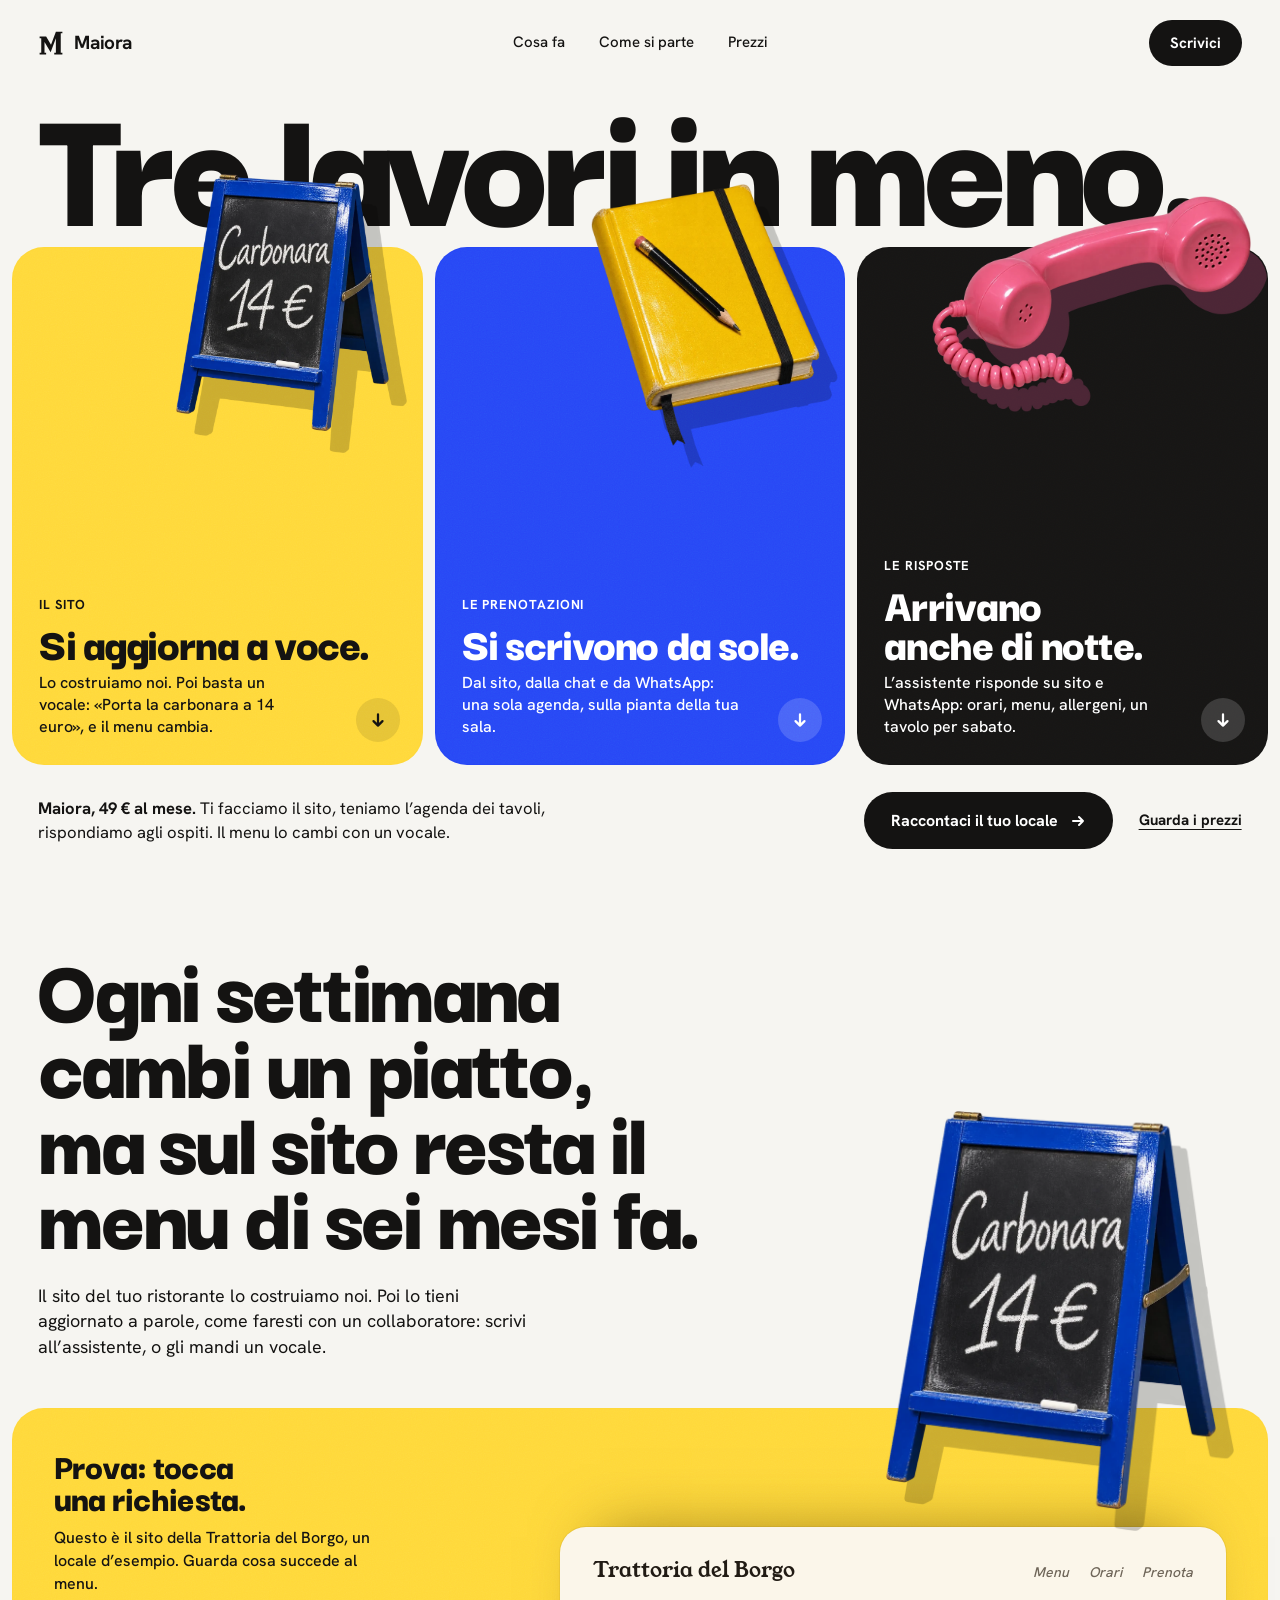
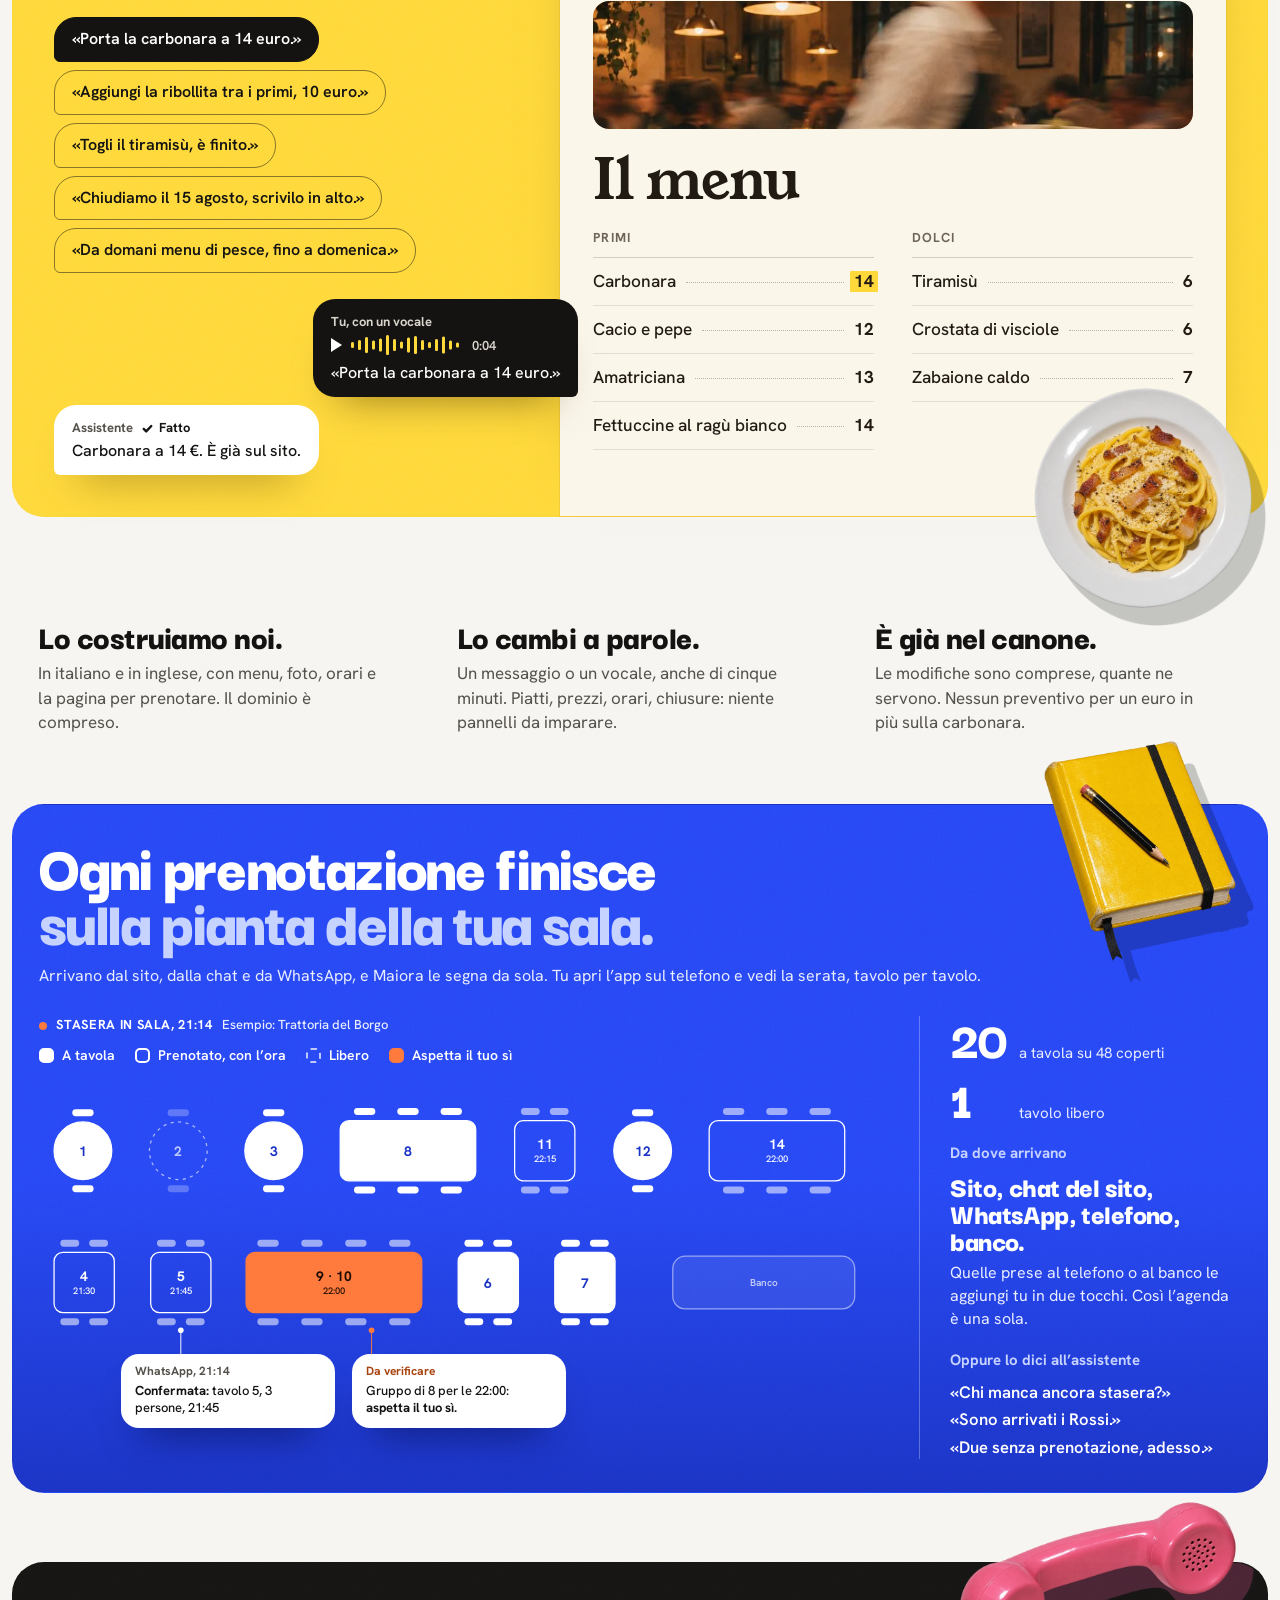
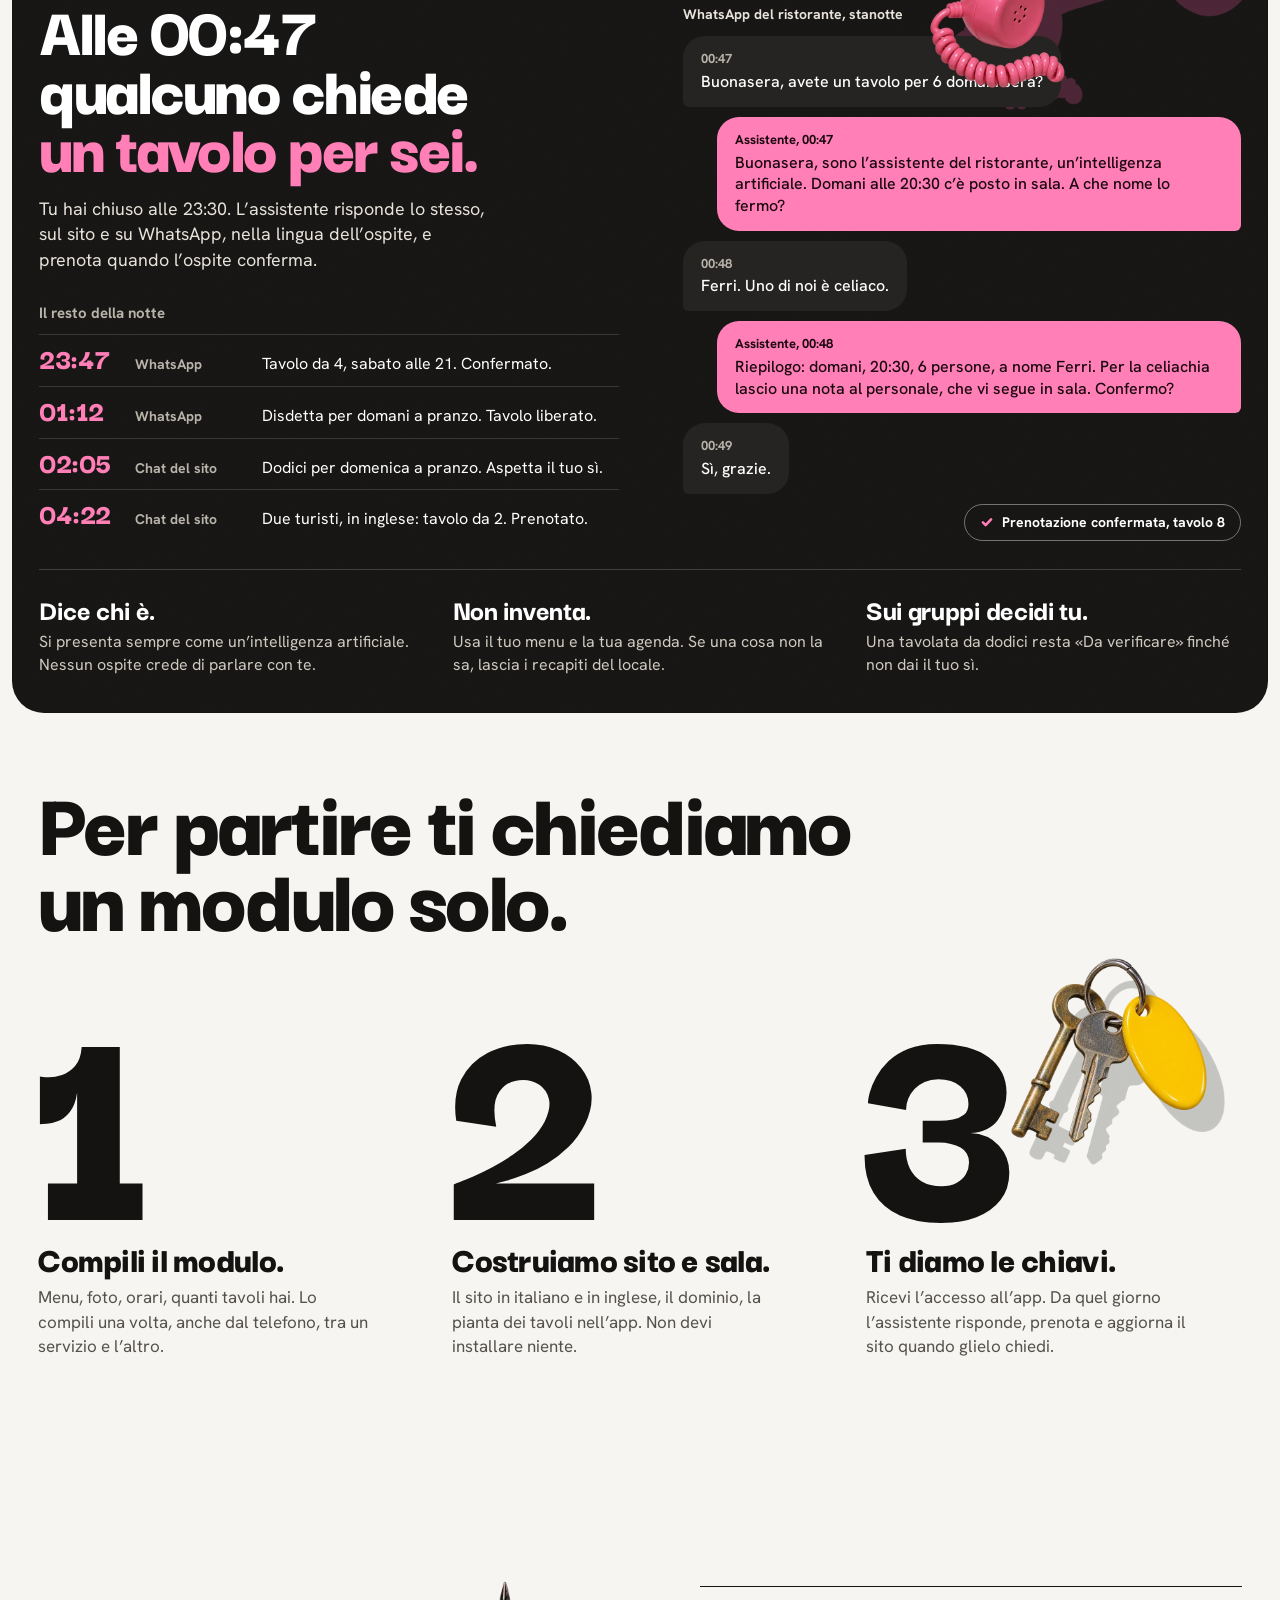
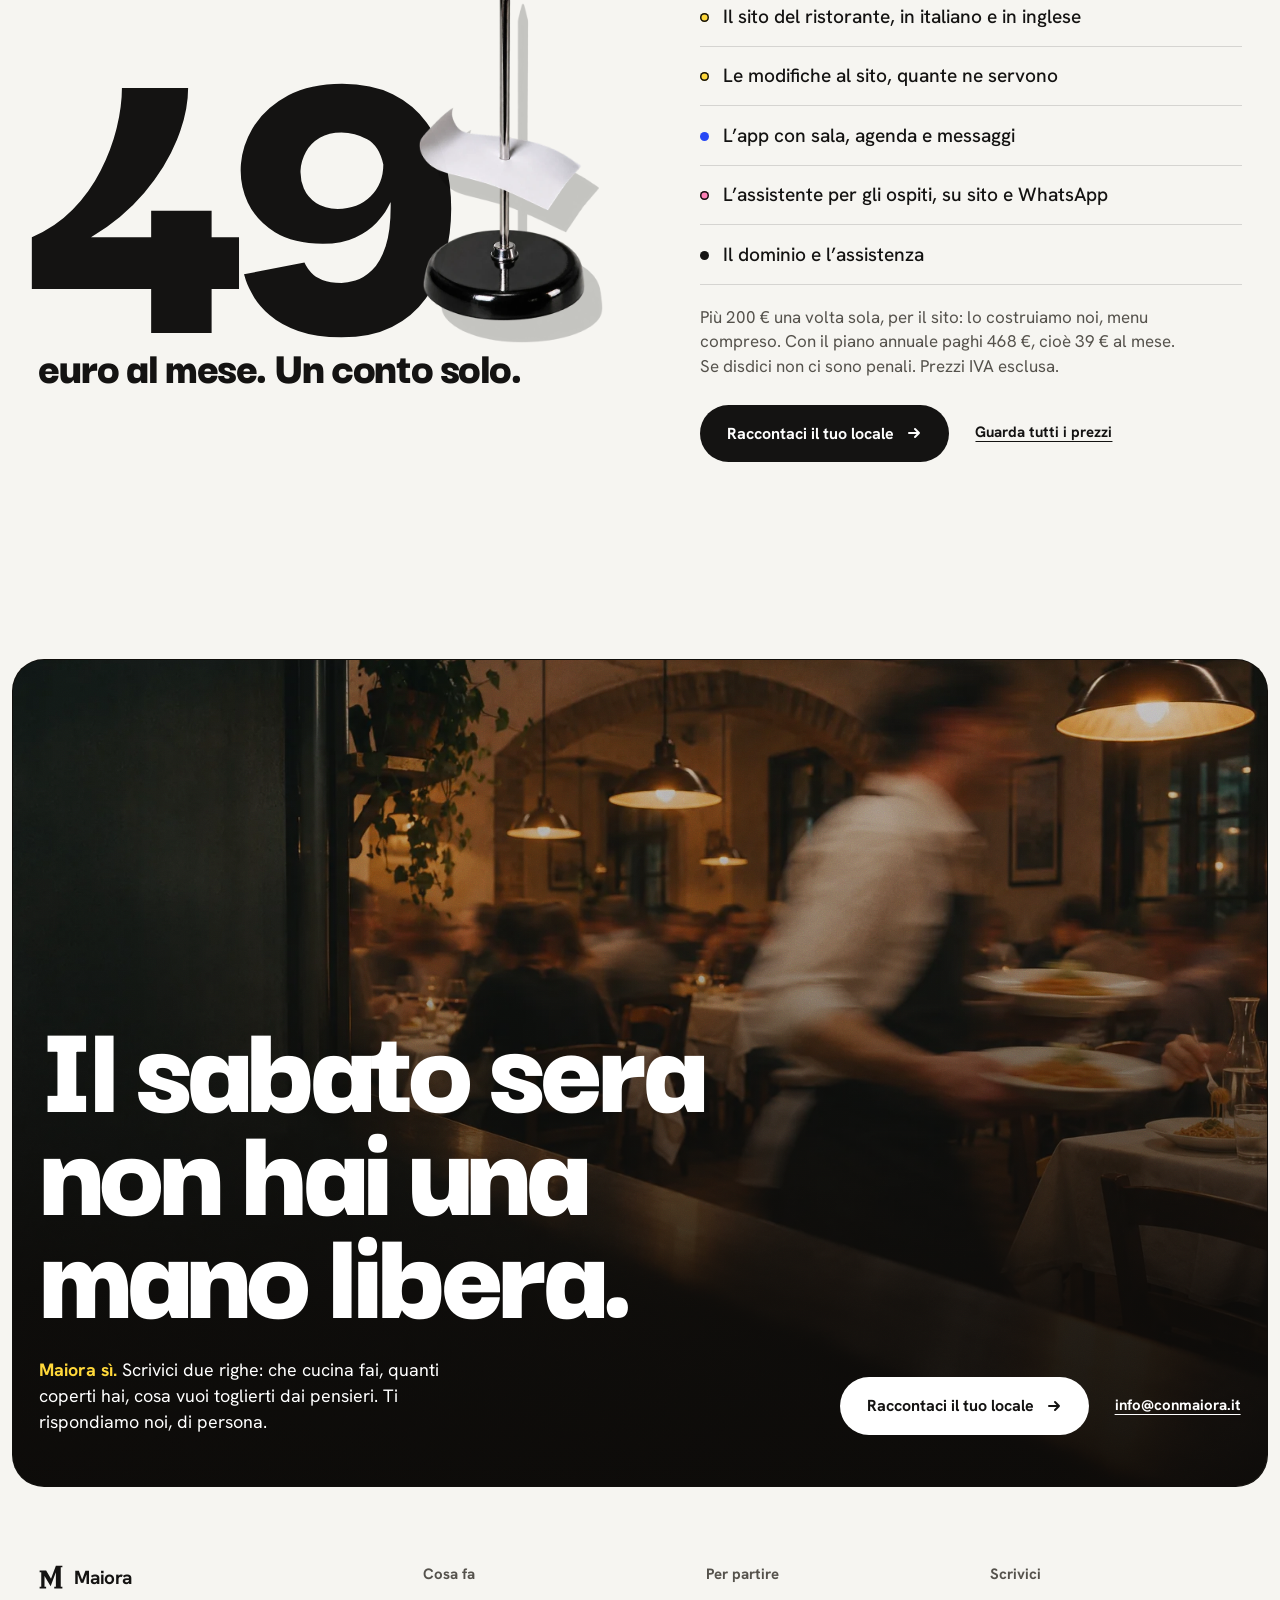
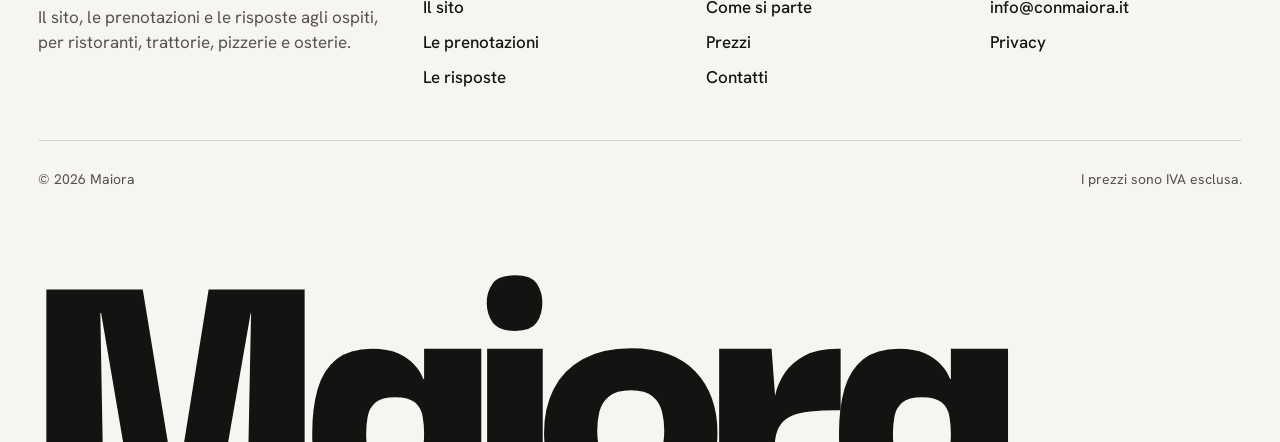
==== commit 9f660b87: "Sito Maiora nuovo dell'11/11: home, prezzi, contatti e privacy Il sito precedente (versione 17) rest" ====
--- a/index.html
+++ b/index.html
@@ -1,197 +1,360 @@
 <!doctype html>
-<html lang="it" data-motion="off">
+<html lang="it">
 <head>
-  <meta charset="utf-8">
-  <meta name="viewport" content="width=device-width, initial-scale=1">
-  <meta name="theme-color" content="#fffbf4">
-  <meta name="description" content="Il sito del tuo ristorante, le prenotazioni e gli assistenti AI. Un servizio preparato e seguito da Maiora, con il controllo nelle tue mani.">
-  <title>Maiora — il tuo ristorante, anche fuori dalla sala</title>
-  <link rel="icon" href="favicon.ico?v=2" sizes="32x32">
-  <link rel="icon" href="favicon.svg?v=2" type="image/svg+xml">
-  <link rel="apple-touch-icon" href="apple-touch-icon.png?v=2">
-  <link rel="mask-icon" href="favicon-mono.svg?v=2" color="#8e2436">
-  <link rel="manifest" href="manifest.webmanifest?v=2">
-  <link rel="preload" href="assets/06-apertura.webp" as="image" fetchpriority="high">
-  <link rel="preload" href="assets/cormorant-regular.woff2" as="font" type="font/woff2" crossorigin>
-  <link rel="preload" href="assets/manrope-variable.woff2" as="font" type="font/woff2" crossorigin>
-  <link rel="stylesheet" href="styles.css?v=17-opt">
-  <script src="ui.js?v=17" defer></script>
-  <script src="script.js?v=17-opt" defer></script>
+<meta charset="utf-8">
+<meta name="viewport" content="width=device-width, initial-scale=1">
+<meta name="color-scheme" content="light">
+<title>Maiora. Il sito del tuo ristorante, le prenotazioni e chi risponde agli ospiti</title>
+<meta name="description" content="Maiora costruisce il sito del tuo ristorante, segna le prenotazioni sulla pianta della sala e risponde agli ospiti sul sito e su WhatsApp. Il sito lo aggiorni con un vocale. 49 € al mese.">
+<meta property="og:type" content="website">
+<meta property="og:title" content="Maiora. Tre lavori in meno.">
+<meta property="og:description" content="Il sito del tuo ristorante, le prenotazioni e chi risponde agli ospiti. 49 € al mese.">
+<meta property="og:image" content="https://conmaiora.it/og.png">
+<meta property="og:url" content="https://conmaiora.it/">
+<meta name="twitter:card" content="summary_large_image">
+<link rel="canonical" href="https://conmaiora.it/">
+<link rel="icon" href="favicon.svg" type="image/svg+xml">
+<link rel="icon" href="favicon.ico" sizes="32x32">
+<link rel="apple-touch-icon" href="apple-touch-icon.png">
+<link rel="manifest" href="manifest.webmanifest">
+<meta name="theme-color" content="#F6F5F1">
+<link rel="preload" href="assets/fonts/darker-grotesque.woff2" as="font" type="font/woff2" crossorigin>
+<link rel="preload" href="assets/fonts/hanken-grotesk.woff2" as="font" type="font/woff2" crossorigin>
+<link rel="stylesheet" href="assets/site.css">
 </head>
-<body id="inizio">
-  <a class="skip-link" href="#contenuto">Vai al contenuto</a>
-  <header class="navigation">
-    <a class="brand" href="#inizio" aria-label="Maiora, torna all’inizio">MAIORA<span aria-hidden="true">·</span></a>
-    <nav class="desktop-nav" aria-label="Navigazione principale"><a href="#come-funziona">Come funziona</a></nav>
-    <a class="button nav-contact" href="#contatti">Parliamone</a>
-    <button class="menu-toggle" type="button" aria-haspopup="dialog" aria-controls="mobile-menu" aria-expanded="false">Menu<span class="menu-mark" aria-hidden="true"><i></i><i></i></span></button>
-  </header>
-  <dialog class="mobile-menu" id="mobile-menu" aria-labelledby="menu-title">
-    <div class="menu-heading"><p class="brand" id="menu-title">MAIORA<span aria-hidden="true">·</span></p><button class="menu-close" type="button" aria-label="Chiudi il menu">Chiudi <span aria-hidden="true">×</span></button></div>
-    <nav aria-label="Navigazione mobile"><a href="#come-funziona">Come funziona <span aria-hidden="true">↗</span></a><a href="#contatti">Parliamone <span aria-hidden="true">↗</span></a></nav>
-    <a class="menu-email" href="mailto:info@conmaiora.it">info@conmaiora.it</a>
-  </dialog>
-
-
-
-  <main class="canvas" id="contenuto">
-    <section class="hero motion-scene" aria-labelledby="hero-title">
-      <img class="painting hero-art" src="assets/06-apertura.webp" width="1774" height="887" alt="" fetchpriority="high">
-      <div class="painting hero-motion" aria-hidden="true"><svg class="hero-panorama" viewBox="0 0 1774 887" preserveAspectRatio="xMidYMid slice" aria-hidden="true" focusable="false">
-        <defs>
-          <filter id="patch-feather" x="-20%" y="-20%" width="140%" height="140%"><feGaussianBlur stdDeviation="4"/></filter>
-          <mask id="olive-clean" maskUnits="userSpaceOnUse" x="0" y="0" width="1774" height="887"><ellipse cx="1335" cy="55" rx="155" ry="161" fill="white" filter="url(#patch-feather)"/></mask>
-          <mask id="flowers-clean" maskUnits="userSpaceOnUse" x="0" y="0" width="1774" height="887"><g fill="white" stroke="white" filter="url(#patch-feather)"><ellipse cx="1475" cy="642" rx="63" ry="54"/><path d="M1485 676 Q1510 718 1518 766" fill="none" stroke-width="15"/><ellipse cx="444" cy="795" rx="56" ry="49"/><path d="M423 811 Q390 846 340 865" fill="none" stroke-width="13"/></g></mask>
-          <mask id="stem-clean" maskUnits="userSpaceOnUse" x="0" y="0" width="1774" height="887"><path d="M1509 684 L1510 692 L1514 701 L1518 710 L1521 720 L1525 730 L1528 739 L1530 743" fill="none" stroke="white" stroke-linecap="round" stroke-width="16" filter="url(#patch-feather)"/><path d="M1509 684 L1510 692 L1514 701 L1518 710 L1521 720 L1525 730 L1528 739 L1530 743" fill="none" stroke="white" stroke-linecap="round" stroke-width="10"/></mask><clipPath id="olive-cut"><rect x="1120" y="0" width="430" height="410"/></clipPath>
-          <clipPath id="right-silhouette"><rect x="570" y="75" width="655" height="760"/></clipPath>
-          <clipPath id="lower-silhouette"><rect x="270" y="525" width="320" height="295"/></clipPath>
-          <mask id="bud-clean" maskUnits="userSpaceOnUse" x="0" y="0" width="1774" height="887"><g fill="white" stroke="white"><ellipse cx="355" cy="728" rx="22" ry="29" filter="url(#patch-feather)"/><ellipse cx="355" cy="728" rx="16" ry="23"/><path d="M345 733 Q337 740 331 750 Q326 764 326 775 L321 789" fill="none" stroke-width="14" filter="url(#patch-feather)"/><path d="M345 733 Q337 740 331 750 Q326 764 326 775 L321 789" fill="none" stroke-width="8"/></g></mask>
-          <mask id="sprig-clean" maskUnits="userSpaceOnUse" x="0" y="0" width="1774" height="887"><ellipse cx="1368" cy="707" rx="65" ry="58" fill="white" filter="url(#patch-feather)"/><ellipse cx="1398" cy="703" rx="12" ry="23" fill="black"/><path d="M1398 722 L1398 760" stroke="black" stroke-width="9"/></mask>
-          <filter id="bud-erase-soft" x="-30%" y="-20%" width="160%" height="140%"><feGaussianBlur stdDeviation="2"/></filter><mask id="bud-erase" maskUnits="userSpaceOnUse" x="0" y="0" width="1774" height="887"><g fill="white" stroke="white"><ellipse cx="156" cy="651" rx="17" ry="25" filter="url(#bud-erase-soft)"/><ellipse cx="156" cy="651" rx="14" ry="22"/><path d="M156 670 L162 686" fill="none" stroke-width="9" filter="url(#bud-erase-soft)"/></g></mask><mask id="left-poppy-clean" maskUnits="userSpaceOnUse" x="0" y="0" width="1774" height="887"><g fill="white" stroke="white"><ellipse cx="204" cy="650" rx="75" ry="59" filter="url(#patch-feather)"/><ellipse cx="204" cy="650" rx="68" ry="53"/><path d="M193 688 Q187 703 182 718 Q174 734 164 751 L160 758" fill="none" stroke-width="14" filter="url(#patch-feather)"/><path d="M193 688 Q187 703 182 718 Q174 734 164 751 L160 758" fill="none" stroke-width="8"/></g></mask>
-          <mask id="upper-bud-clean" maskUnits="userSpaceOnUse" x="0" y="0" width="1774" height="887"><g fill="white" stroke="white"><ellipse cx="296" cy="680" rx="20" ry="28" filter="url(#patch-feather)"/><ellipse cx="296" cy="680" rx="15" ry="22"/><path d="M292 698 Q284 725 269 756 L260 774" fill="none" stroke-width="15" filter="url(#patch-feather)"/><path d="M292 698 Q284 725 269 756 L260 774" fill="none" stroke-width="8"/></g></mask><clipPath id="upper-bud-cut"><rect x="525" y="90" width="575" height="880"/></clipPath>
-          <filter id="tall-bud-soft" x="-35%" y="-15%" width="170%" height="130%"><feGaussianBlur stdDeviation="2"/></filter><mask id="tall-buds-clean" maskUnits="userSpaceOnUse" x="0" y="0" width="1774" height="887"><g fill="white" stroke="white"><ellipse cx="242" cy="580" rx="18" ry="29" filter="url(#tall-bud-soft)"/><ellipse cx="242" cy="580" rx="14" ry="25"/><path d="M239 594 Q238 603 235 615" fill="none" stroke-width="8" filter="url(#tall-bud-soft)"/><ellipse cx="1535" cy="585" rx="16" ry="27" filter="url(#tall-bud-soft)"/><ellipse cx="1535" cy="585" rx="13" ry="24"/><path d="M1535 605 Q1536 637 1530 676" fill="none" stroke-width="8" filter="url(#tall-bud-soft)"/></g></mask><filter id="hero-sky-soft" x="-15%" y="-15%" width="130%" height="130%"><feGaussianBlur stdDeviation="15"/></filter><mask id="hero-sky-clean" maskUnits="userSpaceOnUse" x="0" y="0" width="1774" height="887"><rect x="705" y="-60" width="430" height="240" rx="40" fill="white" filter="url(#hero-sky-soft)"/></mask>
-          <clipPath id="bud-silhouette"><rect x="500" y="300" width="270" height="480"/></clipPath>
-          <clipPath id="sprig-silhouette"><rect x="85" y="35" width="1400" height="975"/></clipPath>
-        </defs>
-        <image href="assets/06-apertura.webp" width="1774" height="887"/>
-        <image href="assets/30-fondo-cielo-bocciolo-opt.webp" width="1774" height="887" mask="url(#hero-sky-clean)"/>
-        <image href="assets/21-fondo-brezza.webp" width="1774" height="887" mask="url(#olive-clean)"/>
-        <image href="assets/21-fondo-brezza.webp" width="1774" height="887" mask="url(#flowers-clean)"/>
-        <image href="assets/24-raccordo-stelo.webp" width="1774" height="887" mask="url(#stem-clean)"/>
-        <image href="assets/27-fondo-bocciolo-rametto.webp" width="1774" height="887" mask="url(#bud-clean)"/>
-        <image href="assets/27-fondo-bocciolo-rametto.webp" width="1774" height="887" mask="url(#sprig-clean)"/>
-        <image href="assets/30-fondo-cielo-bocciolo-opt.webp" width="1774" height="887" mask="url(#upper-bud-clean)"/>
-        <image href="assets/33-fondo-papavero-pulito-opt.webp" width="1774" height="887" mask="url(#left-poppy-clean)"/>
-        <image href="assets/34-carta-raccordo-papavero-opt.webp" width="1774" height="887" mask="url(#bud-erase)"/>
-        <image href="assets/37-fondo-boccioli-alti-opt.webp" width="1774" height="887" mask="url(#tall-buds-clean)"/>
-        <path d="M1511 728 Q1514 747 1518 767 M383 856 Q364 860 340 866" fill="none" stroke="#82915e" stroke-width="2.8" opacity=".7"/>
-        <g class="breeze olive-sway"><g transform="translate(600 0) scale(.55)"><image href="assets/16-dettagli-animabili.webp" width="1774" height="887" clip-path="url(#olive-cut)"/></g></g>
-        <g class="breeze poppy-sway"><g transform="translate(1310 580) scale(.18)"><image href="assets/19-papavero-destro.webp" width="1774" height="887" clip-path="url(#right-silhouette)"/></g></g>
-        <g class="breeze lower-poppy-sway"><g transform="translate(275 550) scale(.38)"><image href="assets/20-papavero-basso.webp" width="1774" height="887" clip-path="url(#lower-silhouette)"/></g></g>
-        <path d="M1413 737 Q1434 756 1455 774" fill="none" stroke="#9b916b" stroke-width="3.2" opacity=".8"/>
-        <path d="M264 765 Q261 769 260 774" fill="none" stroke="#81905c" stroke-width="2.5" opacity=".75"/>
-        <path d="M167.1 720.5 Q165 741 160 758" fill="none" stroke="#7f8d55" stroke-width="3.2" opacity=".8"/>
-        <path d="M235 615 Q232 648 224 696 Q218 710 208 724" fill="none" stroke="#81905e" stroke-width="2.2" opacity=".74"/>
-        <g class="breeze upper-bud-sway"><g transform="translate(264 765) rotate(-13) scale(.12) translate(-545 -940)"><image href="assets/29-bocciolo-alto.webp" width="1536" height="1024" clip-path="url(#upper-bud-cut)"/></g></g>
-        <g class="breeze bud-sway"><g transform="translate(217 638) scale(.2)"><image href="assets/25-bocciolo.webp" width="1774" height="887" clip-path="url(#bud-silhouette)"/></g></g>
-        <g class="breeze sprig-sway"><g transform="translate(1296 658) scale(.08)"><image href="assets/26-rametto.webp" width="1511" height="1041" clip-path="url(#sprig-silhouette)"/></g></g>
-      </svg><div class="sky-scene" aria-hidden="true"><canvas class="sky-cloud-canvas"></canvas><div class="sky-sheet"><div class="breeze tall-bud tall-bud-left"><img src="assets/35-bocciolo-sinistro-alto.webp" width="1254" height="1254" alt="" draggable="false"></div><div class="breeze tall-bud tall-bud-right"><img src="assets/36-bocciolo-destro-alto.webp" width="1024" height="1536" alt="" draggable="false"></div><div class="breeze left-poppy-float"><img src="assets/31-papavero-sinistro.webp" width="1536" height="1024" alt="" draggable="false"></div></div></div></div>
-      <div class="hero-mobile-sky motion-detail" aria-hidden="true"><svg class="hero-panorama" viewBox="0 0 1774 887" preserveAspectRatio="xMidYMid slice" aria-hidden="true" focusable="false"><defs><filter id="mobile-sky-soft" x="-15%" y="-15%" width="130%" height="130%"><feGaussianBlur stdDeviation="15"/></filter><mask id="mobile-sky-clean" maskUnits="userSpaceOnUse" x="0" y="0" width="1774" height="887"><rect x="705" y="-60" width="430" height="240" rx="40" fill="white" filter="url(#mobile-sky-soft)"/></mask></defs><image href="assets/06-apertura.webp" width="1774" height="887"/><image href="assets/30-fondo-cielo-bocciolo-opt.webp" width="1774" height="887" mask="url(#mobile-sky-clean)"/></svg><div class="sky-scene" aria-hidden="true"><canvas class="sky-cloud-canvas"></canvas><div class="sky-sheet"></div></div></div>
-      <svg class="hero-mobile-olive motion-detail" viewBox="1140 0 400 380" aria-hidden="true" focusable="false"><g class="breeze mobile-olive-sway"><image href="assets/16-dettagli-animabili.webp" width="1774" height="887"/></g></svg>
-      <svg class="hero-mobile-poppy motion-detail" viewBox="330 730 190 180" aria-hidden="true" focusable="false"><defs><clipPath id="mobile-lower-silhouette"><rect x="270" y="525" width="320" height="295"/></clipPath></defs><g class="breeze lower-poppy-sway"><g transform="translate(275 550) scale(.38)"><image href="assets/20-papavero-basso.webp" width="1774" height="887" clip-path="url(#mobile-lower-silhouette)"/></g></g></svg>
-      <svg class="hero-mobile-sprig motion-detail" viewBox="1300 650 160 160" aria-hidden="true" focusable="false"><defs><clipPath id="mobile-sprig-silhouette"><rect x="85" y="35" width="1400" height="975"/></clipPath></defs><g class="breeze sprig-sway"><g transform="translate(1296 658) scale(.08)"><image href="assets/26-rametto.webp" width="1511" height="1041" clip-path="url(#mobile-sprig-silhouette)"/></g></g><path d="M1413 737 L1480 790" fill="none" stroke="#9b916b" stroke-width="3" opacity=".8"/></svg>
-      <div class="hero-copy">
-        <p class="section-label">Il servizio digitale per i ristoranti</p>
-        <h1 id="hero-title">Il tuo ristorante,<br> <em>anche fuori dalla sala.</em></h1>
-        <p class="hero-description">Il sito del locale, le prenotazioni e gli assistenti AI.<br> Li prepariamo e li seguiamo noi. Tu mantieni il controllo.</p>
-        <div class="actions"><a class="button button-primary" href="#contatti">Parliamo del tuo ristorante<span class="button-dot" aria-hidden="true"></span></a><a class="text-link" href="#servizio">Scopri il servizio<span aria-hidden="true">↓</span></a></div>
-      </div>
-      <div class="hero-bottom"><p class="hand-note">Da Roma, verso cose più grandi.</p><a class="scroll-link" href="#servizio" aria-label="Scorri al servizio"><span aria-hidden="true">↓</span></a></div>
-    </section>
-
-    <div class="chapters">
-      <div class="chapter-paint motion-scene" aria-hidden="true"><svg class="painting notebook-left" width="740" height="2126" viewBox="0 0 740 2126" focusable="false"><defs><filter id="leaf-patch-feather" x="-20%" y="-20%" width="140%" height="140%"><feGaussianBlur stdDeviation="4"/></filter><mask id="leaf-clean"><ellipse cx="265" cy="818" rx="103" ry="145" fill="white" filter="url(#leaf-patch-feather)"/></mask><clipPath id="leaf-silhouette"><rect x="105" y="515" width="700" height="815"/></clipPath></defs><image href="assets/01-quaderno.webp" width="740" height="2126"/><g class="vine-motion motion-detail"><image href="assets/23-fondo-vite.webp" width="740" height="2126" mask="url(#leaf-clean)"/><g class="breeze vine-sway"><g transform="translate(136 589) scale(.24)"><image href="assets/22-foglia-vite.webp" width="870" height="1807" clip-path="url(#leaf-silhouette)"/></g></g></g></svg><img class="painting notebook-right" src="assets/10-margine-senza-roma.webp" width="1024" height="1536" alt=""></div>
-
-      <section class="service section-shell" id="servizio" aria-labelledby="service-title">
-        <div class="service-composition">
-          <div class="service-copy paper-halo">
-            <p class="section-label">Il servizio</p>
-            <h2 id="service-title">Tre parti.<br> <em>Un solo servizio.</em></h2>
-            <p>Un sito che racconta il locale, un’agenda per la sala e un aiuto nelle conversazioni. Tutto intorno al tuo ristorante.</p>
-            <a class="button button-primary assistant-action" href="#assistente">Conosci gli assistenti<span class="button-dot" aria-hidden="true"></span></a>
+<body>
+<a class="skip" href="#sito">Vai al contenuto</a>
+
+<section class="hero" aria-label="Maiora">
+  <nav class="nav" aria-label="Principale">
+    <a class="brand" href="index.html" aria-label="Maiora, inizio">
+      <svg viewBox="0 0 48 48" aria-hidden="true"><path d="M6 12h6v30H6zM33 3h9v39h-9zM6 12h9l9 15 9-24h4.5L23.31 40.85zM3 42h12v3H3zM30 42h15v3H30zM3 12h6v3H3zM42 3h3v3h-3z"/></svg>
+      Maiora
+    </a>
+    <ul>
+      <li><a href="#sito">Cosa fa</a></li>
+      <li><a href="#come">Come si parte</a></li>
+      <li><a href="prezzi.html">Prezzi</a></li>
+    </ul>
+    <div class="r">
+      <a class="short" href="prezzi.html">Prezzi</a>
+      <a class="pill" href="contatti.html">Scrivici</a>
+    </div>
+  </nav>
+
+  <h1><span>Tre lavori </span><span>in meno.</span></h1>
+
+  <div class="trio">
+    <a class="job a" href="#sito">
+      <img src="assets/img/cavalletto.webp" alt="" width="680" height="821" data-wd-float fetchpriority="high">
+      <small>Il sito</small>
+      <h2>Si aggiorna a voce.</h2>
+      <p>Lo costruiamo noi. Poi basta un vocale: «Porta la carbonara a 14 euro», e il menu cambia.</p>
+      <span class="go" aria-hidden="true"><svg viewBox="0 0 16 16" fill="none" stroke="currentColor" stroke-width="2" stroke-linecap="round" stroke-linejoin="round"><path d="M8 3v10M4 9l4 4 4-4"/></svg></span>
+    </a>
+    <a class="job b" href="#prenotazioni">
+      <img src="assets/img/agenda.webp" alt="" width="600" height="687" data-wd-float fetchpriority="high">
+      <small>Le prenotazioni</small>
+      <h2>Si scrivono da sole.</h2>
+      <p>Dal sito, dalla chat e da WhatsApp: una sola agenda, sulla pianta della tua sala.</p>
+      <span class="go" aria-hidden="true"><svg viewBox="0 0 16 16" fill="none" stroke="currentColor" stroke-width="2" stroke-linecap="round" stroke-linejoin="round"><path d="M8 3v10M4 9l4 4 4-4"/></svg></span>
+    </a>
+    <a class="job c" href="#risposte">
+      <span class="clipbox" aria-hidden="true"><span class="shade"></span></span>
+      <img src="assets/img/cornetta.webp" alt="" width="840" height="512" data-wd-float fetchpriority="high">
+      <small>Le risposte</small>
+      <h2>Arrivano anche di notte.</h2>
+      <p>L’assistente risponde su sito e WhatsApp: orari, menu, allergeni, un tavolo per sabato.</p>
+      <span class="go" aria-hidden="true"><svg viewBox="0 0 16 16" fill="none" stroke="currentColor" stroke-width="2" stroke-linecap="round" stroke-linejoin="round"><path d="M8 3v10M4 9l4 4 4-4"/></svg></span>
+    </a>
+  </div>
+
+  <div class="foot">
+    <p><b>Maiora, 49 € al mese.</b> Ti facciamo il sito, teniamo l’agenda dei tavoli, rispondiamo agli ospiti. Il menu lo cambi con un vocale.</p>
+    <div class="act">
+      <a class="pill big" href="contatti.html">Raccontaci il tuo locale <svg viewBox="0 0 16 16" fill="none" stroke="currentColor" stroke-width="2" stroke-linecap="round" stroke-linejoin="round" aria-hidden="true"><path d="M3 8h10M9 4l4 4-4 4"/></svg></a>
+      <a class="link" href="prezzi.html">Guarda i prezzi</a>
+    </div>
+  </div>
+</section>
+
+<main>
+
+<!-- 1. Il sito: chi lo aggiorna? -->
+<section class="sec sito" id="sito">
+  <div class="sec-head">
+    <h2 class="h-xl two"><em>Ogni settimana cambi un piatto,</em> ma sul sito resta il menu di sei mesi fa.</h2>
+    <p class="lede">Il sito del tuo ristorante lo costruiamo noi. Poi lo tieni aggiornato a parole, come faresti con un collaboratore: scrivi all’assistente, o gli mandi un vocale.</p>
+    <img class="obj" src="assets/img/cavalletto.webp" alt="" width="680" height="821" loading="lazy" decoding="async" data-wd-float>
+  </div>
+
+  <div class="panel demo" id="demo">
+    <div class="ask">
+      <h3 id="try-l">Prova: tocca una richiesta.</h3>
+      <p>Questo è il sito della Trattoria del Borgo, un locale d’esempio. Guarda cosa succede al menu.</p>
+      <ul class="reqs" aria-labelledby="try-l">
+        <li><button type="button" class="now" data-r="1" aria-pressed="true">«Porta la carbonara a 14 euro.»</button></li>
+        <li><button type="button" data-r="2" aria-pressed="false">«Aggiungi la ribollita tra i primi, 10 euro.»</button></li>
+        <li><button type="button" data-r="3" aria-pressed="false">«Togli il tiramisù, è finito.»</button></li>
+        <li><button type="button" data-r="4" aria-pressed="false">«Chiudiamo il 15 agosto, scrivilo in alto.»</button></li>
+        <li><button type="button" data-r="5" aria-pressed="false">«Da domani menu di pesce, fino a domenica.»</button></li>
+      </ul>
+      <button type="button" class="reset" id="reset" hidden>Rimetti com’era</button>
+      <div class="thread" id="thread" data-wd-float aria-live="polite">
+        <p class="bub me"><small>Tu, con un vocale</small><span class="wave" aria-hidden="true"><i></i><em></em><b class="tab">0:04</b></span><span id="me">«Porta la carbonara a 14 euro.»</span></p>
+        <p class="bub ai"><small>Assistente <span class="done"><svg viewBox="0 0 12 12" fill="none" stroke="currentColor" stroke-width="2.2" stroke-linecap="round" stroke-linejoin="round" aria-hidden="true"><path d="M2.5 6.4l2.3 2.3 4.7-5"/></svg>Fatto</span></small><span id="ai">Carbonara a 14 €. È già sul sito.</span></p>
+      </div>
+    </div>
+
+    <div class="sheet-wrap">
+      <div class="sheet r1" id="sheet" data-wd-crop role="img" aria-label="Esempio: il menu sul sito della Trattoria del Borgo, che cambia a ogni richiesta.">
+        <div class="bar"><b>Trattoria del Borgo</b><span><i>Menu</i><i>Orari</i><i>Prenota</i></span></div>
+        <div class="cover"><img src="assets/img/borgo-cover.webp" alt="" width="900" height="360" loading="lazy" decoding="async"><p class="closed">Il 15 agosto siamo chiusi. Riapriamo il 16 a pranzo.</p></div>
+        <h4>Il menu</h4>
+        <div class="cols">
+          <div>
+            <h5>Primi</h5>
+            <ul>
+              <li class="carb"><span>Carbonara</span><i></i><b class="tab price"><s aria-hidden="true">13</s><u class="hl">14</u></b></li>
+              <li><span>Cacio e pepe</span><i></i><b class="tab">12</b></li>
+              <li><span>Amatriciana</span><i></i><b class="tab">13</b></li>
+              <li class="ribo"><span class="hl">Ribollita</span><i></i><b class="tab">10</b></li>
+              <li><span>Fettuccine al ragù bianco</span><i></i><b class="tab">14</b></li>
+            </ul>
           </div>
-          <div class="service-preview">
-          <p class="service-caption" id="service-caption">Menu, foto, orari. Il locale si presenta.</p>
-          <div class="product-stage" id="product-stage" data-focus="site" role="img" aria-label="Anteprime illustrative dei tre strumenti: il sito del ristorante, l’agenda condivisa e l’assistente. Dati dimostrativi.">
-            <div class="device laptop" data-device="site">
-              <div class="device-screen site-screen">
-                <div class="browser-bar"><span class="browser-dots" aria-hidden="true">•••</span><span>Il tuo ristorante</span><span aria-hidden="true">↗</span></div>
-                <div class="restaurant-preview"><img src="assets/15-ristorante-demo.webp" width="1536" height="1024" alt=""><span class="restaurant-brand">Il tuo ristorante</span><p>Il piacere<br> di ritrovarsi.</p><div class="restaurant-links"><span>Il menu</span><span>Gli orari</span><span>Il locale</span></div><span class="preview-cta">Prenota un tavolo</span></div>
-              </div><div class="laptop-base" aria-hidden="true"></div>
+          <div>
+            <div class="pesce">
+              <h5><span class="hl">Menu di pesce</span> <small>fino a domenica</small></h5>
+              <ul>
+                <li><span>Spaghetti alle vongole</span><i></i><b class="tab">15</b></li>
+                <li><span>Frittura di paranza</span><i></i><b class="tab">16</b></li>
+                <li><span>Orata al forno</span><i></i><b class="tab">18</b></li>
+              </ul>
             </div>
-            <div class="device tablet" data-device="agenda">
-              <div class="device-screen agenda-screen"><div class="mini-heading"><span>La tua agenda</span><span aria-hidden="true">↗</span></div><p class="agenda-date">Il servizio della sera</p><div class="agenda-filters"><span>Sala</span><span>Terrazza</span></div><div class="booking-row"><time>19:30</time><div><strong>2 persone</strong><span>Tavolo 4 · dal sito</span></div></div><div class="booking-row"><time>20:00</time><div><strong>4 persone</strong><span>Tavolo 8 · al telefono</span></div></div><div class="booking-row"><time>20:30</time><div><strong>2 persone</strong><span>Tavolo 2 · dalla chat</span></div></div><div class="agenda-bottom"><span class="status-dot" aria-hidden="true"></span>La sala, a colpo d’occhio.</div></div>
+            <div class="dolci">
+              <h5>Dolci</h5>
+              <ul>
+                <li class="tira"><span>Tiramisù</span><i></i><b class="tab">6</b></li>
+                <li><span>Crostata di visciole</span><i></i><b class="tab">6</b></li>
+                <li><span>Zabaione caldo</span><i></i><b class="tab">7</b></li>
+              </ul>
             </div>
-            <div class="device phone" data-device="assistant"><div class="device-screen phone-screen"><span class="phone-speaker" aria-hidden="true"></span><p class="phone-title">Assistente Maiora</p><span class="phone-subtitle">Un aiuto per il locale</span><div class="phone-bubble">Vorrei aggiornare il menu.</div><div class="phone-bubble reply">Partiamo dalla modifica. Poi potrai controllare l’anteprima.</div><div class="phone-input">Scrivi una richiesta<span aria-hidden="true">↑</span></div></div></div>
-          </div>
-          <p class="service-detail" id="service-detail" aria-live="polite">Dal primo sguardo alla prenotazione: un sito pensato per il tuo ristorante, seguito nel tempo.</p>
           </div>
         </div>
-        <div class="service-choices" aria-label="Esplora le tre parti del servizio">
-          <button class="service-choice" type="button" aria-controls="product-stage service-detail" data-service="site" aria-pressed="true"><span class="choice-number">01</span><span><strong>Il tuo sito</strong><span>Menu, foto, orari. Il locale si presenta.</span></span><span class="choice-arrow" aria-hidden="true">↗</span></button>
-          <button class="service-choice" type="button" aria-controls="product-stage service-detail" data-service="agenda" aria-pressed="false"><span class="choice-number">02</span><span><strong>Un’agenda condivisa</strong><span>Le richieste del sito, della chat e della sala.</span></span><span class="choice-arrow" aria-hidden="true">↗</span></button>
-          <button class="service-choice" type="button" aria-controls="product-stage service-detail" data-service="assistant" aria-pressed="false"><span class="choice-number">03</span><span><strong>I tuoi assistenti</strong><span>Per il tuo lavoro e per le domande degli ospiti.</span></span><span class="choice-arrow" aria-hidden="true">↗</span></button>
-        </div>
-      </section>
-
-      <section class="assistant-section section-shell" id="assistente" aria-labelledby="assistant-title">
-        <div class="section-heading paper-halo"><p class="section-label">Gli assistenti</p><h2 id="assistant-title">Un aiuto per te.<br> <em>Una voce per i tuoi ospiti.</em></h2><p>Chiedere una modifica, organizzare la sala, capire i dati.<br> Oppure trovare una risposta e prenotare un tavolo.</p></div>
-        <div class="assistant-workbench">
-          <div class="avatar-column">
-            <div class="avatar-note hand-note">Ti seguo.</div>
-            <button class="avatar-button" id="avatar-button" type="button" aria-label="Saluta l’assistente Maiora">
-              <svg id="maiora-avatar" xmlns="http://www.w3.org/2000/svg" viewBox="0 0 100 100" aria-hidden="true" style="--mo-phase:-135ms;--mo-bob-phase:-2215ms;--mo-blink:4453ms;--mo-blink-phase:-57ms;--mo-look-x:1.22;--mo-look-mx:1.22;--mo-look-y:-0.9;--mo-look-my:0.9;--mo-saccade:7327ms;--mo-saccade-phase:-4180ms;--mo-head:#d69c32;--mo-eye:#140e06;--mo-track-travel:3px"><g class="mo-root mo-always"><g class="mo-breathe"><g class="mo-bob"><g fill="#d69c32"><circle cx="71.72" cy="34.75" r="7.05"/><circle cx="65.55" cy="28.76" r="8.42"/><path d="M80.11 49.81C80.11 66.99 67.72 79.77 51.08 79.77C34.43 79.77 22.04 66.99 22.04 49.81C22.04 32.64 34.43 19.86 51.08 19.86C67.72 19.86 80.11 32.64 80.11 49.81Z"/></g><g fill="#140e06" class="mo-eyes"><g class="mo-eye" style="--mo-wrap:-1;--mo-lean:8.08;transform-origin:43.25px 52.07px"><path d="M45.69 52.42C44.96 57.57 44.96 57.57 42.52 57.23C40.08 56.88 40.08 56.88 40.82 51.73C41.55 46.57 41.55 46.57 43.98 46.92C46.42 47.26 46.42 47.26 45.69 52.42Z"/></g><g class="mo-eye" style="--mo-wrap:1;--mo-lean:11.57;transform-origin:56.15px 50.91px"><path d="M58.2 51.33C57.33 55.57 57.33 55.57 55.28 55.15C53.23 54.73 53.23 54.73 54.1 50.49C54.97 46.24 54.97 46.24 57.02 46.66C59.07 47.08 59.07 47.08 58.2 51.33Z"/></g></g></g></g></g></svg>
-            </button>
-            <p class="visually-hidden" id="avatar-hint" aria-live="polite"></p>
-            <p class="avatar-description">Scegli un esempio.<br> Ti mostro come lavoro.</p>
+      </div>
+      <span class="plate" data-wd-float><img src="assets/img/carbonara.webp" alt="" width="480" height="485" loading="lazy" decoding="async"></span>
+    </div>
+  </div>
+
+  <ul class="facts">
+    <li><h3>Lo costruiamo noi.</h3><p>In italiano e in inglese, con menu, foto, orari e la pagina per prenotare. Il dominio è compreso.</p></li>
+    <li><h3>Lo cambi a parole.</h3><p>Un messaggio o un vocale, anche di cinque minuti. Piatti, prezzi, orari, chiusure: niente pannelli da imparare.</p></li>
+    <li><h3>È già nel canone.</h3><p>Le modifiche sono comprese, quante ne servono. Nessun preventivo per un euro in più sulla carbonara.</p></li>
+  </ul>
+</section>
+
+<!-- 2. Le prenotazioni: dove finiscono? -->
+<section class="sec" id="prenotazioni">
+  <div class="panel field">
+    <img class="obj" src="assets/img/agenda.webp" alt="" width="600" height="687" loading="lazy" decoding="async" data-wd-float>
+    <div class="top">
+      <h2 class="h-xl">Ogni prenotazione finisce <em>sulla pianta della tua sala.</em></h2>
+      <p class="lede">Arrivano dal sito, dalla chat e da WhatsApp, e Maiora le segna da sola. Tu apri l’app sul telefono e vedi la serata, tavolo per tavolo.</p>
+    </div>
+
+    <div class="room">
+      <div class="plan-head">
+        <p class="live"><i aria-hidden="true"></i>Stasera in sala, 21:14 <span>Esempio: Trattoria del Borgo</span></p>
+        <ul class="legend" aria-label="Legenda">
+          <li><i class="k seat"></i>A tavola</li>
+          <li><i class="k book"></i>Prenotato, con l’ora</li>
+          <li><i class="k free"></i>Libero</li>
+          <li><i class="k check"></i>Aspetta il tuo sì</li>
+        </ul>
+      </div>
+      <div class="scroller">
+        <div class="plan">
+          <svg viewBox="0 0 1340 540" role="img" aria-label="La pianta della sala nell’app Maiora: tavoli occupati, prenotati e liberi, e il banco. Una richiesta arrivata su WhatsApp prenota il tavolo 5 per le 21:45. Un gruppo di otto aspetta la conferma del ristoratore.">
+            <defs>
+              <g id="ci"><rect x="-17" y="-66" width="34" height="11" rx="5.5" fill="var(--c)"/><rect x="-17" y="55" width="34" height="11" rx="5.5" fill="var(--c)"/><circle r="46" fill="var(--f)" stroke="var(--s)" stroke-width="2" stroke-dasharray="var(--d)"/></g>
+              <g id="sq"><rect x="-38" y="-68" width="30" height="11" rx="5.5" fill="var(--c)"/><rect x="8" y="-68" width="30" height="11" rx="5.5" fill="var(--c)"/><rect x="-38" y="57" width="30" height="11" rx="5.5" fill="var(--c)"/><rect x="8" y="57" width="30" height="11" rx="5.5" fill="var(--c)"/><rect x="-48" y="-48" width="96" height="96" rx="14" fill="var(--f)" stroke="var(--s)" stroke-width="2" stroke-dasharray="var(--d)"/></g>
+              <g id="re"><rect x="-86" y="-68" width="34" height="11" rx="5.5" fill="var(--c)"/><rect x="-17" y="-68" width="34" height="11" rx="5.5" fill="var(--c)"/><rect x="52" y="-68" width="34" height="11" rx="5.5" fill="var(--c)"/><rect x="-86" y="57" width="34" height="11" rx="5.5" fill="var(--c)"/><rect x="-17" y="57" width="34" height="11" rx="5.5" fill="var(--c)"/><rect x="52" y="57" width="34" height="11" rx="5.5" fill="var(--c)"/><rect x="-108" y="-48" width="216" height="96" rx="14" fill="var(--f)" stroke="var(--s)" stroke-width="2" stroke-dasharray="var(--d)"/></g>
+              <g id="lg"><rect x="-122" y="-68" width="34" height="11" rx="5.5" fill="var(--c)"/><rect x="-52" y="-68" width="34" height="11" rx="5.5" fill="var(--c)"/><rect x="18" y="-68" width="34" height="11" rx="5.5" fill="var(--c)"/><rect x="88" y="-68" width="34" height="11" rx="5.5" fill="var(--c)"/><rect x="-122" y="57" width="34" height="11" rx="5.5" fill="var(--c)"/><rect x="-52" y="57" width="34" height="11" rx="5.5" fill="var(--c)"/><rect x="18" y="57" width="34" height="11" rx="5.5" fill="var(--c)"/><rect x="88" y="57" width="34" height="11" rx="5.5" fill="var(--c)"/><rect x="-140" y="-48" width="280" height="96" rx="14" fill="var(--f)" stroke="var(--s)" stroke-width="2" stroke-dasharray="var(--d)"/></g>
+            </defs>
+            <use href="#ci" class="t seat" x="70" y="100"/><text class="on" x="70" y="100">1</text>
+            <use href="#ci" class="t free" x="222" y="100"/><text class="dim" x="222" y="100">2</text>
+            <use href="#ci" class="t seat" x="374" y="100"/><text class="on" x="374" y="100">3</text>
+            <use href="#re" class="t seat" x="588" y="100"/><text class="on" x="588" y="100">8</text>
+            <use href="#sq" class="t" x="806" y="100"/><text x="806" y="89">11</text><text class="time" x="806" y="113">22:15</text>
+            <use href="#ci" class="t seat" x="962" y="100"/><text class="on" x="962" y="100">12</text>
+            <use href="#re" class="t" x="1176" y="100"/><text x="1176" y="89">14</text><text class="time" x="1176" y="113">22:00</text>
+            <use href="#sq" class="t" x="72" y="310"/><text x="72" y="299">4</text><text class="time" x="72" y="323">21:30</text>
+            <g class="before"><use href="#sq" class="t free" x="226" y="310"/><text class="dim" x="226" y="310">5</text></g>
+            <g class="after"><use href="#sq" class="t" x="226" y="310"/><text x="226" y="299">5</text><text class="time" x="226" y="323">21:45</text></g>
+            <use href="#lg" class="t check" x="470" y="310"/><text class="hot" x="470" y="299">9 · 10</text><text class="time hot" x="470" y="323">22:00</text>
+            <use href="#sq" class="t seat" x="716" y="310"/><text class="on" x="716" y="310">6</text>
+            <use href="#sq" class="t seat" x="870" y="310"/><text class="on" x="870" y="310">7</text>
+            <rect class="counter" x="1010" y="268" width="290" height="84" rx="20"/><text class="dim small" x="1155" y="310">Banco</text>
+            <path class="wire a" pathLength="1" d="M226 386 V 424"/><circle cx="226" cy="386" r="4.5" fill="#fff"/>
+            <path class="wire h" d="M530 386 V 424"/><circle cx="530" cy="386" r="4.5" fill="var(--flag)"/>
+          </svg>
+          <div class="chip a" data-wd-float>
+            <small>WhatsApp, 21:14</small>
+            <span class="sw"><span class="conf"><b>Confermata:</b> tavolo 5, 3 persone, 21:45</span><span class="asks" aria-hidden="true">«Avete un tavolo per 3 alle 21:45?»</span></span>
           </div>
-          <div class="assistant-demo">
-            <div class="demo-topline">
-              <div class="audience-tabs" role="tablist" aria-label="Scegli l’assistente"><button id="tab-owner" type="button" role="tab" aria-selected="true" aria-controls="assistant-conversation" data-audience="owner" tabindex="0">Per te</button><button id="tab-guest" type="button" role="tab" aria-selected="false" aria-controls="assistant-conversation" data-audience="guest" tabindex="-1">Per i tuoi ospiti</button></div>
-              <span class="demo-mark">Maiora</span>
-            </div>
-            <div class="example-choices" id="example-choices" aria-label="Scegli un esempio"></div>
-            <div class="conversation" id="assistant-conversation" role="tabpanel" aria-labelledby="tab-owner" tabindex="0" aria-live="polite"><p class="conversation-question">Vorrei aggiungere il risotto ai funghi al menu.</p><div class="conversation-answer"><span class="answer-name">Assistente Maiora</span><p class="conversation-reply">Volentieri. Indicami il prezzo; se vuoi, aggiungi una descrizione. Preparo la richiesta, poi potrai controllare l’anteprima prima di approvarla.</p><div class="example-outcome" id="example-outcome"><span class="outcome-icon" aria-hidden="true">↗</span><div><strong>Una richiesta, poi la tua approvazione.</strong><span>La pubblicazione resta una tua scelta.</span></div></div></div></div>
+          <div class="chip b" data-wd-float>
+            <small>Da verificare</small>
+            Gruppo di 8 per le 22:00: <b>aspetta il tuo sì.</b>
           </div>
         </div>
-        <div class="assistant-capabilities">
-          <div><h3>Nel lavoro di ogni giorno</h3><ul><li><strong>Sito e novità.</strong> Modifica testi, foto e menu. Prepara contenuti temporanei, controlla l’anteprima e decidi cosa pubblicare.</li><li><strong>Agenda e sala.</strong> Segui prenotazioni e arrivi. Gestisci turni, regole e chiusure dopo averne controllato l’impatto.</li><li><strong>Statistiche e report.</strong> Confronta prenotazioni e coperti. Chiedi riepiloghi o programma report settimanali e mensili.</li><li><strong>Guida e preferenze.</strong> Trova aiuto nell’app e indica le preferenze da ricordare per il tuo lavoro.</li></ul></div>
-          <div><h3>Nelle conversazioni con gli ospiti</h3><ul><li><strong>Le informazioni giuste.</strong> Risposte su menu, orari e contenuti pubblicati dal ristorante.</li><li><strong>Le prenotazioni.</strong> Dalla disponibilità al riepilogo da confermare, anche per modifiche o cancellazioni.</li><li><strong>La lingua dell’ospite.</strong> Un’accoglienza che si adatta alla conversazione.</li><li><strong>Quando serve una persona.</strong> Indica come contattare il personale, senza inventare risposte.</li></ul></div>
-        </div>
-        <p class="voice-note"><span aria-hidden="true">↗</span> Puoi partire anche da un vocale. L’assistente riepiloga ciò che ha capito; per eseguire le operazioni serve la tua conferma scritta.</p>
-      </section>
-    </div>
-
-    <section class="method-section" id="come-funziona" aria-labelledby="method-title">
-      <div class="paint-pair" aria-hidden="true"><div class="paint-side paint-left"><img class="painting" src="assets/12-estensione-architettura.webp" width="1774" height="887" alt=""></div><div class="paint-side paint-right"><img class="painting" src="assets/12-estensione-architettura.webp" width="1774" height="887" alt=""></div></div>
-      <div class="section-shell">
-        <div class="section-heading paper-halo"><p class="section-label">Come funziona</p><h2 id="method-title">Si parte dal tuo ristorante.<br> <em>Si continua insieme.</em></h2><p>Tu conosci il locale. Noi prepariamo il servizio<br> e lo seguiamo anche dopo l’avvio.</p></div>
-        <ol class="process">
-          <li><div class="process-art process-art-one" aria-hidden="true"></div><div class="process-title"><span>01</span><h3>Ci racconti.</h3></div><p>Il ristorante, la squadra e il modo in cui lavori. Partiamo da quello che ti serve.</p></li>
-          <li><div class="process-art process-art-two" aria-hidden="true"></div><div class="process-title"><span>02</span><h3>Prepariamo.</h3></div><p>Mettiamo insieme sito, agenda e assistenti. Guardi il lavoro e lo provi.</p></li>
-          <li><div class="process-art process-art-three" aria-hidden="true"></div><div class="process-title"><span>03</span><h3>Tu approvi.</h3></div><p>Controlli l’anteprima, chiedi gli ultimi ritocchi e scegli quando partire.</p></li>
-          <li><div class="process-art process-art-four motion-scene" aria-hidden="true"><svg class="steam motion-detail" viewBox="0 0 627 627" focusable="false"><defs><filter id="steam-soft"><feGaussianBlur stdDeviation="2"/></filter></defs><g fill="none" stroke="#786556" stroke-linecap="round" filter="url(#steam-soft)"><path class="steam-wisp" d="M379 129 C359 109 397 98 378 77 C363 60 389 44 383 30" stroke-width="5"/><path class="steam-wisp steam-wisp-two" d="M401 129 C423 108 385 94 404 74 C423 53 398 41 410 20" stroke-width="4.5"/></g></svg></div><div class="process-title"><span>04</span><h3>Ci siamo.</h3></div><p>Restiamo al tuo fianco per aggiornamenti, domande e nuove esigenze.</p></li>
+      </div>
+    </div>
+
+    <div class="side">
+      <p class="count"><span><b class="tab" data-count="20">20</b> a tavola su 48 coperti</span><span><b class="tab">1</b> tavolo libero</span></p>
+      <div class="from">
+        <h3>Da dove arrivano</h3>
+        <p class="origins">Sito, chat del sito, WhatsApp, telefono, banco.</p>
+        <p>Quelle prese al telefono o al banco le aggiungi tu in due tocchi. Così l’agenda è una sola.</p>
+      </div>
+      <div class="tell">
+        <h3>Oppure lo dici all’assistente</h3>
+        <ul class="says"><li>«Chi manca ancora stasera?»</li><li>«Sono arrivati i Rossi.»</li><li>«Due senza prenotazione, adesso.»</li></ul>
+      </div>
+    </div>
+  </div>
+</section>
+
+<!-- 3. Le risposte: chi risponde quando non puoi? -->
+<section class="sec" id="risposte">
+  <div class="panel dark">
+    <span class="clipbox" aria-hidden="true"><span class="shade"></span></span>
+    <img class="obj" src="assets/img/cornetta.webp" alt="" width="840" height="512" loading="lazy" decoding="async" data-wd-float>
+    <div class="night">
+      <h2 class="h-xl">Alle 00:47 qualcuno chiede <em>un tavolo per sei.</em></h2>
+      <p class="lede">Tu hai chiuso alle 23:30. L’assistente risponde lo stesso, sul sito e su WhatsApp, nella lingua dell’ospite, e prenota quando l’ospite conferma.</p>
+
+      <div class="log">
+        <h3>Il resto della notte</h3>
+        <ol>
+          <li><time datetime="23:47" class="tab">23:47</time><small>WhatsApp</small><p>Tavolo da 4, sabato alle 21. Confermato.</p></li>
+          <li><time datetime="01:12" class="tab">01:12</time><small>WhatsApp</small><p>Disdetta per domani a pranzo. Tavolo liberato.</p></li>
+          <li><time datetime="02:05" class="tab">02:05</time><small>Chat del sito</small><p>Dodici per domenica a pranzo. Aspetta il tuo sì.</p></li>
+          <li><time datetime="04:22" class="tab">04:22</time><small>Chat del sito</small><p>Due turisti, in inglese: tavolo da 2. Prenotato.</p></li>
         </ol>
-        <a class="button button-primary method-action" href="#contatti">Cominciamo a parlarne<span class="button-dot" aria-hidden="true"></span></a>
-      </div>
-    </section>
-
-    <section class="identity" aria-labelledby="identity-title">
-      <div class="paint-pair identity-paint" aria-hidden="true"><div class="paint-side paint-left"><img class="painting" src="assets/13-estensione-acqua.webp" width="1774" height="887" alt=""></div><div class="paint-side paint-right fountain-scene motion-scene"><svg class="painting fountain-art" width="1774" height="887" viewBox="0 0 1774 887" focusable="false"><defs><clipPath id="water-jet"><path d="M1611 642 Q1595 700 1581 754 L1574 813 L1620 813 L1616 748 Q1608 703 1627 645Z"/></clipPath><filter id="water-soft"><feGaussianBlur stdDeviation="1.6"/></filter></defs><image href="assets/13-estensione-acqua.webp" width="1774" height="887"/><g class="water-motion motion-detail" fill="none" stroke-linecap="round" filter="url(#water-soft)"><g clip-path="url(#water-jet)" stroke="#e2eee8" stroke-width="5"><path class="water-flow" d="M1617 611 Q1601 657 1602 686 M1604 710 Q1594 743 1597 771 M1594 796 L1593 826"/><path class="water-flow water-flow-two" stroke="#77a6b6" stroke-width="3" d="M1610 622 Q1595 651 1597 680 M1597 708 Q1586 742 1588 777 M1588 799 L1585 825"/></g><ellipse class="water-ring" cx="1588" cy="819" rx="22" ry="3" stroke="#6d9cab" stroke-width="2.2"/><ellipse class="water-ring water-ring-two" cx="1588" cy="819" rx="22" ry="3" stroke="#6d9cab" stroke-width="2"/></g></svg></div></div>
-      <div class="latin-tree"><p>Dal latino</p><dl><div><dt>Ad</dt><dd>Verso</dd></div><div><dt>Maiora</dt><dd>Cose più grandi</dd></div></dl><span class="latin-stem" aria-hidden="true"></span><p class="destination">Un augurio. Un modo di lavorare.</p></div>
-      <h2 class="great-word" id="identity-title">MAIORA</h2>
-      <p class="identity-line">Ogni luogo è fatto anche delle persone che lo attraversano.</p>
-      <p class="hand-note">Roma, un punto di partenza.</p>
-    </section>
-
-    <section class="contact-section" id="contatti" aria-labelledby="contact-title">
-
-      <div class="contact-layout section-shell">
-        <div class="contact-copy paper-halo"><p class="section-label">Parliamone</p><h2 id="contact-title">Partiamo dal<br> <em>tuo ristorante.</em></h2><p>Raccontaci come lavori oggi e cosa vorresti cambiare. Guardiamo insieme da dove cominciare.</p><p class="launch-note">Stiamo preparando le prime attivazioni a Roma.</p><div class="direct-contact"><span>Preferisci scriverci?</span><a class="text-link" href="mailto:info@conmaiora.it">info@conmaiora.it<span aria-hidden="true">↗</span></a></div></div>
-        <div class="contact-sheet"><div class="contact-sheet-heading"><h3>Lascia un recapito.</h3><span aria-hidden="true">↗</span></div>
-          <form id="contact-form" action="mailto:info@conmaiora.it" method="post" enctype="text/plain">
-            <div class="form-grid"><label>Il tuo nome<input name="name" autocomplete="name" minlength="2" maxlength="100" required placeholder="Come ti chiami?"></label><label>Il ristorante<input name="restaurant" autocomplete="organization" minlength="2" maxlength="100" required placeholder="Il nome del locale"></label><label>Telefono<input name="phone" type="tel" aria-describedby="recapito-hint" autocomplete="tel" maxlength="40" placeholder="Il numero a cui richiamarti"></label><label>Email<input name="email" type="email" aria-describedby="recapito-hint" autocomplete="email" maxlength="254" placeholder="nome@esempio.it"></label></div>
-            <p class="field-hint" id="recapito-hint">Lascia almeno un recapito: telefono o email.</p><label class="message-label">Da dove cominciamo? <span>(facoltativo)</span><textarea name="message" rows="3" maxlength="4000" placeholder="Raccontaci qualcosa del tuo ristorante."></textarea></label>
-            <label class="privacy-check"><input name="privacy" type="checkbox" required><span>Ho letto l’<a href="privacy.html" target="_blank" rel="noopener noreferrer">informativa sulla privacy</a>. I recapiti saranno usati per rispondere alla mia richiesta.</span></label>
-            <button class="button button-primary submit-button" type="submit">Prepara l’email<span class="button-dot" aria-hidden="true"></span></button><p class="form-mode">Prepariamo la richiesta da inviare con la tua app di posta.</p><p class="form-status" id="form-status" role="status" aria-live="polite"></p>
-          </form>
-        </div>
-      </div>
-      <div class="questions section-shell"><h3>Prima di sentirci</h3><details><summary>Ho già un sito. Devo ricominciare?<span aria-hidden="true">+</span></summary><p>Partiamo da quello che hai: menu, foto, informazioni e modo di lavorare. Nel primo confronto decidiamo cosa mantenere e cosa migliorare.</p></details><details><summary>Come chiedo una modifica?<span aria-hidden="true">+</span></summary><p>La richiedi dall’app e ne segui lo stato. Controlli l’anteprima e approvi la versione prima di scegliere quando pubblicarla.</p></details><details><summary>E le prenotazioni prese al telefono?<span aria-hidden="true">+</span></summary><p>Tu e il personale le aggiungete nella stessa agenda usata dal sito e dalla chat.</p></details></div>
-      <footer class="site-footer section-shell footer-fountain-scene motion-scene"><svg class="painting footer-garden" width="1774" height="887" viewBox="0 0 1774 887" aria-hidden="true" focusable="false"><defs><clipPath id="footer-water-jet"><path d="M1551 698 Q1547 746 1535 788 L1528 834 L1571 834 L1570 784 Q1560 745 1573 700Z"/></clipPath><filter id="footer-water-soft"><feGaussianBlur stdDeviation="1.5"/></filter></defs><image href="assets/11-giardino-romano.webp" width="1774" height="887"/><g class="water-motion motion-detail" fill="none" stroke-linecap="round" filter="url(#footer-water-soft)"><g clip-path="url(#footer-water-jet)"><path class="water-flow" d="M1563 680 Q1555 719 1551 741 M1550 761 Q1542 791 1541 812 M1540 832 L1539 852" stroke="#e0eee9" stroke-width="5"/><path class="water-flow water-flow-two" d="M1555 692 Q1547 725 1545 751 M1544 773 Q1536 797 1536 821 M1535 840 L1532 857" stroke="#73a5b5" stroke-width="3"/></g><ellipse class="water-ring" cx="1545" cy="845" rx="32" ry="4" stroke="#72a2b4" stroke-width="2.2"/><ellipse class="water-ring water-ring-two" cx="1545" cy="845" rx="32" ry="4" stroke="#72a2b4" stroke-width="2"/></g></svg><div class="footer-art-side footer-art-left" aria-hidden="true"><svg class="painting footer-garden" width="1774" height="887" viewBox="0 0 1774 887" aria-hidden="true" focusable="false"><image href="assets/11-giardino-romano.webp" width="1774" height="887"/></svg></div><div class="footer-art-side footer-art-right" aria-hidden="true"><svg class="painting footer-garden" width="1774" height="887" viewBox="0 0 1774 887" aria-hidden="true" focusable="false"><defs><clipPath id="mobile-footer-water-jet"><path d="M1551 698 Q1547 746 1535 788 L1528 834 L1571 834 L1570 784 Q1560 745 1573 700Z"/></clipPath><filter id="mobile-footer-water-soft"><feGaussianBlur stdDeviation="1.5"/></filter></defs><image href="assets/11-giardino-romano.webp" width="1774" height="887"/><g class="water-motion motion-detail" fill="none" stroke-linecap="round" filter="url(#mobile-footer-water-soft)"><g clip-path="url(#mobile-footer-water-jet)"><path class="water-flow" d="M1563 680 Q1555 719 1551 741 M1550 761 Q1542 791 1541 812 M1540 832 L1539 852" stroke="#e0eee9" stroke-width="5"/><path class="water-flow water-flow-two" d="M1555 692 Q1547 725 1545 751 M1544 773 Q1536 797 1536 821 M1535 840 L1532 857" stroke="#73a5b5" stroke-width="3"/></g><ellipse class="water-ring" cx="1545" cy="845" rx="32" ry="4" stroke="#72a2b4" stroke-width="2.2"/><ellipse class="water-ring water-ring-two" cx="1545" cy="845" rx="32" ry="4" stroke="#72a2b4" stroke-width="2"/></g></svg></div><a class="brand" href="#inizio" aria-label="Maiora, torna all’inizio">MAIORA<span aria-hidden="true">·</span></a><p>Da Roma, verso cose più grandi.</p><nav aria-label="Navigazione finale"><a href="#servizio">Il servizio</a><a href="#assistente">Gli assistenti</a><a href="#come-funziona">Come funziona</a><a href="mailto:info@conmaiora.it">Scrivici</a></nav><div><a href="privacy.html" target="_blank" rel="noopener noreferrer">Privacy</a><a href="#inizio">Torna su ↑</a><span>© <span id="year">2026</span> Maiora</span><button class="motion-toggle" type="button" aria-label="Animazioni" aria-pressed="true" title="Metti in pausa le animazioni" hidden>
-    <svg viewBox="0 0 24 24" width="18" height="18" aria-hidden="true"><g class="motion-pause"><path d="M8 5v14M16 5v14" fill="none" stroke="currentColor" stroke-width="2" stroke-linecap="round"/></g><path class="motion-play" d="m9 5 10 7-10 7Z" fill="currentColor"/></svg><span>Animazioni</span>
-  </button></div></footer>
-    </section>
-  </main>
+      </div>
+    </div>
+
+    <div class="talk">
+      <h3>WhatsApp del ristorante, stanotte</h3>
+      <ol class="chat">
+        <li class="g"><small class="tab">00:47</small>Buonasera, avete un tavolo per 6 domani sera?</li>
+        <li class="m"><small>Assistente, 00:47</small>Buonasera, sono l’assistente del ristorante, un’intelligenza artificiale. Domani alle 20:30 c’è posto in sala. A che nome lo fermo?</li>
+        <li class="g"><small class="tab">00:48</small>Ferri. Uno di noi è celiaco.</li>
+        <li class="m"><small>Assistente, 00:48</small>Riepilogo: domani, 20:30, 6 persone, a nome Ferri. Per la celiachia lascio una nota al personale, che vi segue in sala. Confermo?</li>
+        <li class="g"><small class="tab">00:49</small>Sì, grazie.</li>
+        <li class="ok"><svg viewBox="0 0 12 12" fill="none" stroke="currentColor" stroke-width="2.2" stroke-linecap="round" stroke-linejoin="round" aria-hidden="true"><path d="M2.5 6.4l2.3 2.3 4.7-5"/></svg>Prenotazione confermata, tavolo 8</li>
+      </ol>
+    </div>
+
+    <ul class="honest">
+      <li><h3>Dice chi è.</h3><p>Si presenta sempre come un’intelligenza artificiale. Nessun ospite crede di parlare con te.</p></li>
+      <li><h3>Non inventa.</h3><p>Usa il tuo menu e la tua agenda. Se una cosa non la sa, lascia i recapiti del locale.</p></li>
+      <li><h3>Sui gruppi decidi tu.</h3><p>Una tavolata da dodici resta «Da verificare» finché non dai il tuo sì.</p></li>
+    </ul>
+  </div>
+</section>
+
+<!-- 4. Come si parte: quanto lavoro mi chiede? -->
+<section class="sec" id="come">
+  <div class="sec-head">
+    <h2 class="h-xl two"><em>Per partire ti chiediamo</em> un modulo solo.</h2>
+  </div>
+  <ol class="steps">
+    <li><h3>Compili il modulo.</h3><p>Menu, foto, orari, quanti tavoli hai. Lo compili una volta, anche dal telefono, tra un servizio e l’altro.</p></li>
+    <li><h3>Costruiamo sito e sala.</h3><p>Il sito in italiano e in inglese, il dominio, la pianta dei tavoli nell’app. Non devi installare niente.</p></li>
+    <li><img class="obj" src="assets/img/chiavi.webp" alt="" width="560" height="526" loading="lazy" decoding="async" data-wd-float><h3>Ti diamo le chiavi.</h3><p>Ricevi l’accesso all’app. Da quel giorno l’assistente risponde, prenota e aggiorna il sito quando glielo chiedi.</p></li>
+  </ol>
+</section>
+
+<!-- 5. Il prezzo: quanto costa, e cosa c’è dentro? -->
+<section class="sec solo" id="prezzo">
+  <div class="cost">
+    <div class="figure">
+      <span class="n tab" aria-hidden="true" data-count="49">49</span>
+      <span class="u">euro al mese. Un conto solo.</span>
+      <img class="obj" src="assets/img/spillone.webp" alt="" width="420" height="858" loading="lazy" decoding="async" data-wd-float>
+    </div>
+    <div class="incl">
+      <h2 class="vh">Il prezzo: 49 euro al mese</h2>
+      <ul>
+        <li>Il sito del ristorante, in italiano e in inglese</li>
+        <li>Le modifiche al sito, quante ne servono</li>
+        <li>L’app con sala, agenda e messaggi</li>
+        <li>L’assistente per gli ospiti, su sito e WhatsApp</li>
+        <li>Il dominio e l’assistenza</li>
+      </ul>
+      <p class="note">Più 200 € una volta sola, per il sito: lo costruiamo noi, menu compreso. Con il piano annuale paghi 468 €, cioè 39 € al mese. Se disdici non ci sono penali. Prezzi IVA esclusa.</p>
+      <div class="act">
+        <a class="pill big" href="contatti.html">Raccontaci il tuo locale <svg viewBox="0 0 16 16" fill="none" stroke="currentColor" stroke-width="2" stroke-linecap="round" stroke-linejoin="round" aria-hidden="true"><path d="M3 8h10M9 4l4 4-4 4"/></svg></a>
+        <a class="link" href="prezzi.html">Guarda tutti i prezzi</a>
+      </div>
+    </div>
+  </div>
+</section>
+
+<!-- 6. Chiusura -->
+<section class="end" aria-labelledby="end-h">
+  <img class="photo" src="assets/img/sala.webp" srcset="assets/img/sala-960.webp 960w, assets/img/sala.webp 1536w" sizes="100vw" alt="" width="1536" height="1024" loading="lazy" decoding="async">
+  <h2 id="end-h">Il sabato sera non hai una mano libera.</h2>
+  <div class="row">
+    <p><b>Maiora sì.</b> Scrivici due righe: che cucina fai, quanti coperti hai, cosa vuoi toglierti dai pensieri. Ti rispondiamo noi, di persona.</p>
+    <div class="act">
+      <a class="pill big light" href="contatti.html">Raccontaci il tuo locale <svg viewBox="0 0 16 16" fill="none" stroke="currentColor" stroke-width="2" stroke-linecap="round" stroke-linejoin="round" aria-hidden="true"><path d="M3 8h10M9 4l4 4-4 4"/></svg></a>
+      <a class="link" href="mailto:info@conmaiora.it">info@conmaiora.it</a>
+    </div>
+  </div>
+</section>
+
+</main>
+
+<footer class="footer">
+  <div class="cols3">
+    <div class="about">
+      <a class="brand" href="index.html" aria-label="Maiora, inizio">
+        <svg viewBox="0 0 48 48" aria-hidden="true"><path d="M6 12h6v30H6zM33 3h9v39h-9zM6 12h9l9 15 9-24h4.5L23.31 40.85zM3 42h12v3H3zM30 42h15v3H30zM3 12h6v3H3zM42 3h3v3h-3z"/></svg>
+        Maiora
+      </a>
+      <p>Il sito, le prenotazioni e le risposte agli ospiti, per ristoranti, trattorie, pizzerie e osterie.</p>
+    </div>
+    <div>
+      <h3>Cosa fa</h3>
+      <ul>
+        <li><a href="#sito">Il sito</a></li>
+        <li><a href="#prenotazioni">Le prenotazioni</a></li>
+        <li><a href="#risposte">Le risposte</a></li>
+      </ul>
+    </div>
+    <div>
+      <h3>Per partire</h3>
+      <ul>
+        <li><a href="#come">Come si parte</a></li>
+        <li><a href="prezzi.html">Prezzi</a></li>
+        <li><a href="contatti.html">Contatti</a></li>
+      </ul>
+    </div>
+    <div>
+      <h3>Scrivici</h3>
+      <ul>
+        <li><a href="mailto:info@conmaiora.it">info@conmaiora.it</a></li>
+        <li><a href="privacy.html">Privacy</a></li>
+      </ul>
+    </div>
+  </div>
+  <p class="legal"><span>© 2026 Maiora</span><span>I prezzi sono IVA esclusa.</span></p>
+  <p class="word" aria-hidden="true" data-wd-crop>Maiora</p>
+</footer>
+
+<script src="assets/site.js" defer></script>
 </body>
 </html>
--- a/assets/site.css
+++ b/assets/site.css
@@ -0,0 +1,701 @@
+/* conmaiora.it — direzione F, «Tre lavori in meno».
+   Tre colori, ognuno con un padrone: giallo = il sito, cobalto = le prenotazioni,
+   notte e rosa = le risposte. Il resto è osso e inchiostro. */
+
+@font-face{font-family:"Darker Grotesque";src:url("fonts/darker-grotesque.woff2") format("woff2");font-weight:300 900;font-display:swap}
+@font-face{font-family:"Hanken Grotesk";src:url("fonts/hanken-grotesk.woff2") format("woff2");font-weight:100 900;font-display:swap}
+@font-face{font-family:"Young Serif";src:url("fonts/young-serif.woff2") format("woff2");font-weight:400;font-display:swap}
+@font-face{font-family:"Darker Fallback";src:local("Arial"),local("Liberation Sans"),local("Arimo"),local("Helvetica");size-adjust:82.13%;ascent-override:129.07%;descent-override:36.53%;line-gap-override:0%;font-weight:900}
+@font-face{font-family:"Hanken Fallback";src:local("Arial"),local("Liberation Sans"),local("Arimo"),local("Helvetica");size-adjust:99.15%;ascent-override:100.86%;descent-override:30.26%;line-gap-override:0%}
+@font-face{font-family:"Young Fallback";src:local("Times New Roman"),local("Liberation Serif"),local("Tinos");size-adjust:118.71%;ascent-override:88.45%;descent-override:31.17%;line-gap-override:0%}
+
+:root{
+  color-scheme:light;
+  --ground:#F6F5F1;
+  --ink:#141312;
+  --ink-2:#55524C;
+  --mist:#8D887E;            /* la prima metà dei titoli a due toni */
+  --rule:rgba(20,19,18,.14);
+  --yellow:#FFD83A;          /* il sito */
+  --cobalt:#2747F5;          /* le prenotazioni */
+  --cobalt-2:#1B33C4;
+  --pale:#C7D3FF;
+  --night:#161514;           /* le risposte */
+  --night-2:#262422;
+  --pink:#FF7FB6;
+  --flag:#FF7A3D;            /* «serve un gesto»: solo sulla pianta */
+  --sheet:#FBF6EA;           /* il sito della trattoria d'esempio */
+  --sheet-ink:#211B14;
+  --sheet-2:#6E6558;
+  --focus:var(--cobalt);
+  --display:"Darker Grotesque","Darker Fallback","Arial Narrow",Arial,sans-serif;
+  --sans:"Hanken Grotesk","Hanken Fallback",system-ui,"Segoe UI",Roboto,Arial,sans-serif;
+  --serif:"Young Serif","Young Fallback",Georgia,serif;
+  --pad:clamp(18px,3vw,44px);
+  --gut:12px;
+  --gap:clamp(44px,5.4vw,92px);   /* tra una sezione e l'altra */
+  --r-l:32px; --r-m:22px; --r-s:12px;
+  --ease:cubic-bezier(.2,.8,.2,1);
+  --grain:url("data:image/svg+xml,%3Csvg xmlns='http://www.w3.org/2000/svg' width='180' height='180'%3E%3Cfilter id='n'%3E%3CfeTurbulence type='fractalNoise' baseFrequency='.85' numOctaves='2' stitchTiles='stitch'/%3E%3C/filter%3E%3Crect width='100%25' height='100%25' filter='url(%23n)'/%3E%3C/svg%3E");
+  --spring:linear(0,.42 9%,.84 21%,1.02 33%,1.05 41%,1.01 55%,.99 70%,1);
+}
+@view-transition{navigation:auto}
+
+*{box-sizing:border-box;margin:0;padding:0}
+html{-webkit-text-size-adjust:100%;scroll-behavior:smooth;scroll-padding-top:20px}
+body{font-family:var(--sans);font-size:17px;line-height:1.45;color:var(--ink);background:var(--ground);-webkit-font-smoothing:antialiased;overflow-x:clip}
+img{max-width:100%;height:auto;display:block}
+a{color:inherit;text-underline-offset:4px}
+button{font:inherit;color:inherit}
+ul,ol{list-style:none}
+.tab{font-variant-numeric:tabular-nums}
+:focus-visible{outline:3px solid var(--focus);outline-offset:3px;border-radius:10px}
+.skip{position:absolute;left:var(--pad);top:-80px;z-index:50;background:var(--ink);color:#fff;padding:12px 18px;border-radius:999px;font-weight:700}
+.skip:focus{top:12px}
+.vh{position:absolute;width:1px;height:1px;overflow:hidden;clip-path:inset(50%);white-space:nowrap}
+
+/* ---------- navigazione ---------- */
+.nav{display:grid;grid-template-columns:1fr auto 1fr;align-items:center;padding:20px var(--pad);font-size:15px;font-weight:500;position:relative;z-index:6}
+.brand{display:flex;align-items:center;gap:10px;text-decoration:none;font-weight:700;font-size:19px;letter-spacing:-.02em;justify-self:start}
+.brand svg{width:26px;height:26px;fill:currentColor}
+.nav ul{display:flex;gap:34px}
+.nav ul a{text-decoration:none;padding:8px 0}
+.nav ul a:hover,.nav ul a[aria-current]{text-decoration:underline;text-underline-offset:6px;text-decoration-thickness:2px}
+.nav .r{justify-self:end;display:flex;align-items:center;gap:18px}
+.nav .r .short{display:none;font-weight:600;padding:8px 0}
+
+.pill{display:inline-flex;align-items:center;gap:12px;background:var(--ink);color:#fff;font-weight:700;font-size:15px;line-height:1.2;padding:13px 20px;border-radius:999px;text-decoration:none;border:1px solid transparent;cursor:pointer;transition:transform .16s var(--ease),background .16s}
+.pill:hover{background:var(--cobalt)}
+.pill:active{transform:scale(.97)}
+.pill.big{font-size:16px;padding:18px 26px}
+.pill svg{width:16px;height:16px;flex:none}
+.pill.light{background:#fff;color:var(--ink)}
+.pill.light:hover{background:var(--yellow)}
+.link{font-size:15px;font-weight:700;white-space:nowrap}
+.act{display:flex;align-items:center;gap:26px;flex-wrap:wrap}
+
+/* ---------- titoli ---------- */
+h1,h2,h3{font-family:var(--display);font-weight:900;letter-spacing:-.035em;text-wrap:balance}
+.h-xl{font-size:clamp(44px,7.4vw,128px);line-height:.8}
+.two em{font-style:normal;color:var(--mist)}
+.lede{font-size:clamp(17px,1.4vw,21px);line-height:1.42;max-width:50ch}
+
+/* ---------- apertura ---------- */
+.hero{min-height:min(100svh,880px,max(620px,74vw));display:grid;grid-template-rows:auto auto 1fr auto;overflow-x:clip}
+.hero h1{font-size:clamp(64px,14.2vw,250px);line-height:.78;letter-spacing:-.045em;padding:0 var(--pad);position:relative;z-index:1}
+.hero>*{min-width:0}
+.trio{position:relative;z-index:2;display:flex;gap:var(--gut);padding:0 var(--gut);margin-top:clamp(8px,1.5vw,24px);align-items:stretch;min-height:clamp(300px,45vh,430px)}
+.job{position:relative;isolation:isolate;flex:1 1 0;border-radius:var(--r-l);padding:24px 26px 26px;display:flex;flex-direction:column;justify-content:flex-end;text-decoration:none;transition:flex-grow .6s var(--ease);min-width:0;border:1px solid transparent}
+.job.a{background:var(--yellow);--focus:var(--ink)}
+.job.b{background:var(--cobalt);color:#fff}
+.job.c{background:var(--night);color:#fff;--focus:var(--pink)}
+.job img{position:absolute;height:auto;max-width:none;pointer-events:none;filter:drop-shadow(18px 22px 0 rgba(0,0,0,.2));transition:transform .6s var(--ease)}
+.job.a img{width:min(52%,270px,30svh);right:8%;top:-74px}
+.job.b img{width:min(56%,290px,32svh);right:6%;top:-64px}
+.job.c img,.job.c .shade{width:min(78%,410px,52svh);right:4%;top:-52px}
+.job.c img,.dark .obj{filter:none}
+/* l'ombra della cornetta vive solo dentro il pannello notte */
+.clipbox{position:absolute;inset:0;overflow:hidden;border-radius:inherit;pointer-events:none;z-index:-1}
+.shade{position:absolute;aspect-ratio:840/512;margin:22px -18px 0 0;background:rgba(150,62,100,.42);-webkit-mask:url(img/cornetta.webp) center/100% 100% no-repeat;mask:url(img/cornetta.webp) center/100% 100% no-repeat;transition:transform .6s var(--ease)}
+.job small{font-size:13px;font-weight:700;letter-spacing:.07em;text-transform:uppercase}
+.job h2{font-size:clamp(34px,3.7vw,58px);line-height:.82;letter-spacing:-.03em;margin:8px 0 10px}
+.job p{font-size:16px;line-height:1.38;max-width:min(31ch,calc(100% - 56px));font-weight:500}
+.job .go{position:absolute;right:22px;bottom:22px;width:44px;height:44px;border-radius:50%;display:grid;place-items:center;background:rgba(20,19,18,.1);transition:transform .3s var(--ease)}
+.job.b .go,.job.c .go{background:rgba(255,255,255,.16)}
+.job .go svg{width:18px;height:18px}
+@media (hover:hover){
+  .job:hover,.job:focus-visible{flex-grow:1.45}
+  .job:hover img,.job:hover .shade{transform:translateY(-10px) scale(1.04)}
+  .job:hover .go{transform:translateY(4px)}
+}
+@media (prefers-reduced-motion:no-preference){
+  .job img{animation:bob 9s ease-in-out infinite}
+  .job.b img{animation-delay:-3s}.job.c img{animation-delay:-6s}
+  .job .shade{animation:bob 9s ease-in-out -6s infinite}
+}
+@keyframes bob{50%{translate:0 -9px}}
+.idle .job img,.idle .job .shade,.idle .plate img,.idle .live i,.idle .before,.idle .after,.idle .conf,.idle .chip.a,.idle .wire.a,.idle .asks{animation-play-state:paused}
+.hero .foot{display:flex;justify-content:space-between;align-items:center;gap:32px;padding:clamp(18px,3vh,30px) var(--pad) clamp(20px,3.4vh,34px)}
+.hero .foot p{font-size:clamp(16px,1.3vw,19px);line-height:1.42;max-width:58ch}
+.hero .foot .act{flex:none}
+@media (min-width:1001px) and (max-height:760px){
+  .hero h1{font-size:min(14.2vw,27svh)}
+  .trio{min-height:270px}
+  .job{padding:18px 22px 20px}
+  .job.a img{width:min(40%,25svh);top:-58px}
+  .job.b img{width:min(42%,26svh);top:-50px}
+  .job.c img,.job.c .shade{width:min(52%,36svh);top:-44px}
+  .job p{font-size:15px}
+  .hero .foot{padding-top:14px;padding-bottom:16px}
+  .page-head{padding-top:12px}
+  .page-head h1{font-size:min(12.4vw,22svh)}
+  .contact{margin-top:28px}
+}
+
+/* ---------- sezioni ---------- */
+.sec{padding:var(--gap) 0 0;position:relative}
+.sito{overflow-x:clip}
+.sec-head{padding:0 var(--pad);position:relative}
+.sec-head h2{max-width:15ch}
+.sec-head .lede{margin-top:clamp(20px,2.4vw,34px)}
+.panel{position:relative;margin:0 var(--gut);border-radius:var(--r-l);border:1px solid transparent;isolation:isolate}
+/* grana leggera sui campi di colore, come carta stampata */
+.panel::before,.job::before,.plans::before,.form::before,.next-steps::before{content:"";position:absolute;inset:0;border-radius:inherit;z-index:-1;pointer-events:none;opacity:.2;mix-blend-mode:overlay;background:var(--grain)}
+.obj{position:absolute;z-index:5;pointer-events:none;max-width:none;height:auto;filter:drop-shadow(18px 22px 0 rgba(0,0,0,.2))}
+
+/* ---------- il sito: la prova ---------- */
+.sito .sec-head{padding-right:min(34vw,460px)}
+.sito .obj{width:min(27vw,330px,40svh);right:max(5vw,40px);bottom:-150px}
+.demo{background:var(--yellow);margin-top:clamp(30px,3.8vw,60px);display:grid;grid-template-columns:minmax(0,.82fr) minmax(0,1.18fr);gap:clamp(24px,3.4vw,56px);padding:clamp(26px,3.2vw,48px) clamp(22px,3.2vw,48px) 0;--focus:var(--ink)}
+.ask{padding-bottom:clamp(26px,3.2vw,48px);display:flex;flex-direction:column;min-width:0}
+.ask h3{font-size:clamp(30px,2.9vw,46px);line-height:.86;letter-spacing:-.02em;max-width:13ch}
+.ask>p{margin-top:12px;font-size:16px;font-weight:500;max-width:36ch}
+.reqs{display:grid;gap:8px;margin-top:22px;justify-items:start;position:relative}
+.reqs button{background:transparent;border:1.5px solid rgba(20,19,18,.5);border-radius:22px 22px 22px 6px;padding:11px 17px;font-size:16px;font-weight:600;line-height:1.3;cursor:pointer;text-align:left;transition:background .18s,color .18s,border-color .18s,transform .16s var(--ease)}
+.reqs button:hover{border-color:var(--ink)}
+.reqs button:active{transform:scale(.97)}
+.reqs button[aria-pressed="true"]{border-color:var(--ink);background:rgba(20,19,18,.1) url("data:image/svg+xml,%3Csvg xmlns='http://www.w3.org/2000/svg' viewBox='0 0 12 12' fill='none' stroke='%23141312' stroke-width='2.2' stroke-linecap='round' stroke-linejoin='round'%3E%3Cpath d='M2.5 6.4l2.3 2.3 4.7-5'/%3E%3C/svg%3E") 14px 50%/13px no-repeat;padding-left:35px}
+.reqs button.now{background:var(--ink);color:#fff;border-color:var(--ink);padding-left:17px}
+.reset{align-self:flex-start;margin-top:12px;background:none;border:0;padding:6px 0;font-size:15px;font-weight:700;text-decoration:underline;text-underline-offset:4px;cursor:pointer}
+.thread{margin-top:auto;padding-top:26px;display:grid;gap:8px;position:relative;z-index:4;margin-right:calc(clamp(24px,3.4vw,56px) * -1 - min(22px,1.4vw))}
+.bub{padding:13px 17px;border-radius:22px;font-size:16px;line-height:1.32;font-weight:500;box-shadow:0 26px 40px -26px rgba(60,40,0,.55);border:1px solid transparent}
+.bub small{display:flex;gap:8px;align-items:center;font-size:13px;font-weight:700;margin-bottom:3px}
+.bub.me{background:var(--ink);color:#fff;border-bottom-right-radius:6px;justify-self:end;margin-left:36px}
+.bub.me small{color:#D9D5CC}
+.wave{display:flex;align-items:center;gap:9px;margin:5px 0 7px}
+.wave i{flex:none;width:0;height:0;border-left:11px solid #fff;border-top:7px solid transparent;border-bottom:7px solid transparent}
+.wave em{flex:none;width:112px;height:20px;position:relative;background:url("data:image/svg+xml,%3Csvg xmlns='http://www.w3.org/2000/svg' width='112' height='20' fill='%23fff' fill-opacity='.34'%3E%3Crect x='0' y='7.0' width='3' height='6' rx='1.5'/%3E%3Crect x='7' y='5.0' width='3' height='10' rx='1.5'/%3E%3Crect x='14' y='2.0' width='3' height='16' rx='1.5'/%3E%3Crect x='21' y='5.5' width='3' height='9' rx='1.5'/%3E%3Crect x='28' y='3.5' width='3' height='13' rx='1.5'/%3E%3Crect x='35' y='0.0' width='3' height='20' rx='1.5'/%3E%3Crect x='42' y='4.0' width='3' height='12' rx='1.5'/%3E%3Crect x='49' y='6.5' width='3' height='7' rx='1.5'/%3E%3Crect x='56' y='2.5' width='3' height='15' rx='1.5'/%3E%3Crect x='63' y='1.0' width='3' height='18' rx='1.5'/%3E%3Crect x='70' y='5.0' width='3' height='10' rx='1.5'/%3E%3Crect x='77' y='7.0' width='3' height='6' rx='1.5'/%3E%3Crect x='84' y='4.0' width='3' height='12' rx='1.5'/%3E%3Crect x='91' y='1.5' width='3' height='17' rx='1.5'/%3E%3Crect x='98' y='5.5' width='3' height='9' rx='1.5'/%3E%3Crect x='105' y='7.5' width='3' height='5' rx='1.5'/%3E%3C/svg%3E")}
+.wave em::after{content:"";position:absolute;inset:0;background:url("data:image/svg+xml,%3Csvg xmlns='http://www.w3.org/2000/svg' width='112' height='20' fill='%23FFD83A' fill-opacity='1'%3E%3Crect x='0' y='7.0' width='3' height='6' rx='1.5'/%3E%3Crect x='7' y='5.0' width='3' height='10' rx='1.5'/%3E%3Crect x='14' y='2.0' width='3' height='16' rx='1.5'/%3E%3Crect x='21' y='5.5' width='3' height='9' rx='1.5'/%3E%3Crect x='28' y='3.5' width='3' height='13' rx='1.5'/%3E%3Crect x='35' y='0.0' width='3' height='20' rx='1.5'/%3E%3Crect x='42' y='4.0' width='3' height='12' rx='1.5'/%3E%3Crect x='49' y='6.5' width='3' height='7' rx='1.5'/%3E%3Crect x='56' y='2.5' width='3' height='15' rx='1.5'/%3E%3Crect x='63' y='1.0' width='3' height='18' rx='1.5'/%3E%3Crect x='70' y='5.0' width='3' height='10' rx='1.5'/%3E%3Crect x='77' y='7.0' width='3' height='6' rx='1.5'/%3E%3Crect x='84' y='4.0' width='3' height='12' rx='1.5'/%3E%3Crect x='91' y='1.5' width='3' height='17' rx='1.5'/%3E%3Crect x='98' y='5.5' width='3' height='9' rx='1.5'/%3E%3Crect x='105' y='7.5' width='3' height='5' rx='1.5'/%3E%3C/svg%3E")}
+.wave b{font-size:13px;font-weight:600;color:#D9D5CC}
+.thread.go .wave em::after{animation:fill .5s linear both}
+@keyframes fill{from{clip-path:inset(0 100% 0 0)}to{clip-path:inset(0 0 0 0)}}
+.bub.ai{background:#fff;border-bottom-left-radius:6px;justify-self:start;margin-right:36px}
+.bub.ai small{color:var(--ink-2)}
+.bub .done{display:inline-flex;align-items:center;gap:5px;color:var(--ink)}
+.bub .done svg{width:13px;height:13px}
+.thread.go .bub{animation:pop .5s var(--spring) both}
+.thread.go .ai{animation-delay:.5s}
+@keyframes pop{from{transform:translateY(16px) scale(.95)}}
+
+.sheet-wrap{position:relative;min-width:0;align-self:end}
+.sheet{background:var(--sheet);color:var(--sheet-ink);border-radius:26px 26px 0 0;padding:clamp(20px,2.2vw,32px) clamp(20px,2.6vw,40px) 0;height:clamp(440px,min(46vw,100svh - 120px),664px);overflow:hidden;isolation:isolate;box-shadow:0 0 0 1px rgba(33,27,20,.06),0 -30px 60px -40px rgba(80,55,0,.6)}
+.sheet .bar{display:flex;justify-content:space-between;align-items:baseline;gap:16px;font-size:14px;color:var(--sheet-2);font-weight:500}
+.sheet .bar b{font-family:var(--serif);font-weight:400;font-size:21px;color:var(--sheet-ink)}
+.sheet .bar span{display:flex;gap:20px}
+.sheet .cover{position:relative;margin-top:16px;border-radius:16px;overflow:hidden;height:clamp(96px,10vw,150px)}
+.sheet .cover img{width:100%;height:100%;object-fit:cover;object-position:50% 40%}
+.closed{position:absolute;left:10px;top:10px;max-width:calc(100% - 20px);background:var(--yellow);color:var(--sheet-ink);border-radius:10px;padding:8px 13px;font-size:15px;font-weight:700;line-height:1.25;display:none}
+.sheet h4{font-family:var(--serif);font-weight:400;font-size:clamp(40px,4.4vw,68px);line-height:1;letter-spacing:-.02em;margin-top:clamp(14px,1.8vw,24px)}
+.cols{display:grid;grid-template-columns:1fr 1fr;gap:clamp(20px,3vw,48px);margin-top:clamp(12px,1.6vw,22px)}
+.cols h5{font-size:13px;font-weight:700;letter-spacing:.08em;text-transform:uppercase;color:var(--sheet-2);padding-bottom:9px;border-bottom:1px solid rgba(33,27,20,.18)}
+.cols h5 small{font-size:inherit;letter-spacing:0;text-transform:none;font-weight:500;float:right}
+.cols li{display:flex;align-items:baseline;gap:10px;padding:11px 0;border-bottom:1px solid rgba(33,27,20,.1);font-size:clamp(16px,1.35vw,19.5px);font-weight:500;transition:opacity .5s}
+.cols li i{flex:1;border-bottom:1.5px dotted rgba(33,27,20,.3);transform:translateY(-4px)}
+.cols li b{font-weight:700}
+.hl{background:linear-gradient(transparent 10%,var(--yellow) 10% 92%,transparent 92%);padding:0 .22em;margin:0 -.22em;border-radius:4px}
+.price{display:inline-grid}
+.price s,.price u{grid-area:1/1;text-decoration:none;transition:transform .5s var(--ease),opacity .4s}
+.price u{opacity:0;transform:translateY(60%)}
+/* ogni richiesta lascia la sua traccia sul sito della trattoria */
+.r1 .carb .price s{opacity:0;transform:translateY(-60%)}
+.r1 .carb .price u{opacity:1;transform:none}
+.sheet .ribo,.sheet .pesce{display:none}
+.sheet.r2 .ribo{display:flex;animation:in .6s var(--ease)}
+.r3 .tira{opacity:.4}
+.r3 .tira span{text-decoration:line-through}
+.r4 .closed{display:block;animation:in .6s var(--ease)}
+.sheet.r5 .pesce{display:block;animation:in .6s var(--ease)}
+.sheet.r5 .dolci{display:none}
+@keyframes in{from{opacity:0;transform:translateY(-10px)}}
+/* la riga appena cambiata si prende una passata di evidenziatore */
+.flash{position:relative}
+.flash::before{content:"";position:absolute;inset:1px -8px;border-radius:8px;background:var(--yellow);z-index:-1;transform-origin:0 50%;animation:sweep 1.5s var(--ease) both}
+@keyframes sweep{0%{transform:scaleX(0);opacity:1}30%{transform:scaleX(1);opacity:1}72%{transform:scaleX(1);opacity:1}100%{transform:scaleX(1);opacity:0}}
+.plate{position:absolute;z-index:5;width:min(17vw,236px,31svh);right:-26px;bottom:-92px;pointer-events:none;filter:drop-shadow(14px 18px 0 rgba(0,0,0,.2))}
+.plate img{display:block;width:100%;height:auto}
+@media (prefers-reduced-motion:no-preference){.plate img{animation:turn 60s linear infinite}}
+@keyframes turn{to{rotate:360deg}}
+
+.facts{display:grid;grid-template-columns:repeat(3,1fr);gap:clamp(24px,4vw,64px);padding:clamp(104px,8vw,132px) var(--pad) 0}
+.facts h3{font-size:clamp(30px,2.7vw,42px);line-height:.88;letter-spacing:-.015em}
+.facts p{margin-top:10px;max-width:34ch;color:var(--ink-2)}
+
+/* ---------- le prenotazioni: la pianta ---------- */
+/* La pianta prende l'altezza che lo schermo le lascia: così il pannello sta in uno schermo. */
+.field{background:linear-gradient(180deg,var(--cobalt) 0%,var(--cobalt) 55%,var(--cobalt-2) 100%);color:#fff;padding:clamp(24px,2.6vw,46px) calc(var(--pad) - var(--gut)) clamp(24px,2.6vw,44px);--focus:#fff;display:grid;grid-template-columns:minmax(0,clamp(760px,calc((73svh - 220px) * 2.48),70%)) minmax(0,1fr);gap:clamp(18px,2.2vw,34px) clamp(24px,3vw,56px);--w-off:rgba(255,255,255,.4);--w-on:#fff;--w-em:var(--pale)}
+.field h2{font-size:clamp(40px,min(5.2vw,10.4svh),104px);line-height:.82;max-width:none}
+.field h2 em{font-style:normal;color:var(--pale);display:block}
+.field .top{grid-column:1/-1;padding-right:min(19vw,29svh,300px)}
+.field .top .lede{margin-top:clamp(12px,1.4vw,20px);max-width:none}
+.field .lede{color:#E9EDFF;font-size:clamp(16px,1.25vw,19px)}
+.field .obj{width:min(15vw,24svh,250px);right:max(2.4vw,20px);top:clamp(-96px,-5vw,-58px)}
+.room{position:relative;min-width:0}
+.plan-head{display:flex;justify-content:space-between;align-items:center;gap:10px 28px;flex-wrap:wrap}
+.legend{display:flex;flex-wrap:wrap;gap:6px 20px;font-size:14px;font-weight:600}
+.legend li{display:flex;align-items:center;gap:8px}
+.k{width:15px;height:15px;border-radius:5px;border:2px solid #fff;flex:none}
+.k.seat{background:#fff}
+.k.free{border-style:dashed;border-color:rgba(255,255,255,.7)}
+.k.check{background:var(--flag);border-color:var(--flag)}
+.scroller{margin-top:clamp(14px,1.8vw,24px);position:relative}
+.plan{position:relative;aspect-ratio:1340/540;container-type:inline-size}
+.counter{fill:rgba(255,255,255,.08);stroke:rgba(255,255,255,.5);stroke-width:2}
+.plan svg{position:absolute;inset:0;width:100%;height:100%;overflow:visible}
+.live{display:inline-flex;align-items:center;gap:9px;font-size:13px;font-weight:700;letter-spacing:.05em;text-transform:uppercase}
+.live i{width:8px;height:8px;border-radius:50%;background:var(--flag)}
+.live span{font-weight:500;text-transform:none;letter-spacing:0;color:#E9EDFF}
+.t{--f:transparent;--s:#fff;--d:none;--c:rgba(255,255,255,.55)}
+.t.free{--s:rgba(255,255,255,.6);--d:5 7;--c:rgba(255,255,255,.26)}
+.t.seat{--f:#fff;--c:#fff}
+.t.check{--f:var(--flag);--s:var(--flag);--c:rgba(255,255,255,.55)}
+.plan text{font-family:var(--sans);font-weight:700;font-size:22px;fill:#fff;text-anchor:middle;dominant-baseline:central}
+.plan text.time{font-weight:500;font-size:15px;font-variant-numeric:tabular-nums}
+.plan text.on{fill:var(--cobalt-2)}
+.plan text.dim{fill:rgba(255,255,255,.7)}
+.plan text.small{font-size:16px;font-weight:600}
+.plan text.hot{fill:#1E0C02}
+.wire{fill:none;stroke:#fff;stroke-width:1.5}
+.wire.h{stroke:var(--flag)}
+.before{opacity:0}.after{opacity:1}
+@media (prefers-reduced-motion:no-preference){
+  .live i{animation:pulse 2.4s ease-in-out infinite}
+  .before{animation:bef 12s infinite}
+  .after,.conf{animation:aft 12s infinite}
+  .chip.a{animation:chip 12s infinite}
+  .wire.a{stroke-dasharray:1;stroke-dashoffset:0;animation:draw 12s infinite}
+  .asks{animation:bef2 12s infinite}
+}
+@keyframes pulse{50%{opacity:.3}}
+@keyframes bef{0%,34%{opacity:1}38%,96%{opacity:0}100%{opacity:1}}
+@keyframes aft{0%,34%{opacity:0}40%,96%{opacity:1}100%{opacity:0}}
+@keyframes bef2{0%,10%{opacity:0}14%,34%{opacity:1}38%,100%{opacity:0}}
+@keyframes chip{0%,8%{opacity:0;transform:translateY(10px) scale(.96)}13%,95%{opacity:1;transform:none}100%{opacity:0;transform:none}}
+@keyframes draw{0%,9%{stroke-dashoffset:1}17%,95%{stroke-dashoffset:0}100%{stroke-dashoffset:1}}
+.chip{position:absolute;background:#fff;color:var(--ink);border-radius:18px;padding:.72em 1em .8em;font-size:clamp(12.5px,1.55cqw,15px);line-height:1.3;font-weight:500;width:max-content;max-width:min(250px,25.5cqw);box-shadow:0 24px 40px -22px rgba(4,10,60,.7);border:1px solid transparent}
+.chip small{display:block;font-size:max(12px,.87em);font-weight:700;color:var(--ink-2);margin-bottom:3px}
+.chip b{font-weight:700}
+.chip .sw{position:relative;display:block;min-height:1.3em}
+.chip .sw span{display:block}
+.chip .sw .asks{position:absolute;inset:0;opacity:0}
+.chip.a{left:9.7%;top:78.5%}
+.chip.b{left:37.2%;top:78.5%}
+.chip.b small{color:#A8430F}
+.side{display:flex;flex-direction:column;justify-content:space-between;gap:clamp(16px,2.2vh,30px);min-width:0;border-left:1px solid rgba(255,255,255,.28);padding-left:clamp(20px,2.4vw,44px)}
+.side h3{font-family:var(--sans);font-size:15px;font-weight:700;letter-spacing:0;color:var(--pale)}
+.side p{margin-top:8px;font-size:16px;line-height:1.42;color:#E9EDFF;max-width:40ch}
+.side .origins{margin-top:8px;font-family:var(--display);font-weight:900;font-size:clamp(27px,2.3vw,40px);line-height:.92;letter-spacing:-.02em;color:#fff;max-width:19ch}
+.says{display:grid;gap:6px;margin-top:10px}
+.says li{font-size:clamp(16px,1.3vw,20px);font-weight:600;line-height:1.3}
+.side .count{margin:0;font-size:15px;line-height:1.3;color:#E9EDFF;display:grid;gap:12px;max-width:none}
+.count>span{display:flex;align-items:baseline;gap:12px}
+.count b{display:block;font-family:var(--display);font-weight:900;font-size:clamp(46px,min(4.2vw,8svh),72px);line-height:.8;letter-spacing:-.04em;color:#fff;min-width:1.05em}
+
+/* ---------- le risposte: la notte ---------- */
+.dark{background:var(--night);color:#fff;padding:clamp(24px,2.8vw,46px) calc(var(--pad) - var(--gut));display:grid;grid-template-columns:minmax(0,1.02fr) minmax(0,.98fr);gap:clamp(18px,2.2vw,32px) clamp(28px,5vw,88px);--focus:var(--pink);--w-off:rgba(255,255,255,.34);--w-on:#fff;--w-em:var(--pink)}
+.dark h2{font-size:clamp(40px,min(5.6vw,10.4svh),110px);line-height:.82;max-width:11ch}
+.dark h2 em{font-style:normal;color:var(--pink)}
+.dark .lede{margin-top:clamp(14px,1.6vw,24px);color:#E7E3DB;max-width:46ch}
+.dark .obj,.dark .shade{width:min(26vw,34svh,380px);right:2.5%;top:clamp(-88px,-4.8vw,-56px)}
+.log{margin-top:clamp(18px,2.4vw,36px)}
+.log h3{font-family:var(--sans);font-size:15px;font-weight:700;letter-spacing:0;color:#B9B4AA}
+.log ol{margin-top:10px}
+.log li{display:grid;grid-template-columns:5.2rem 7.2rem 1fr;gap:12px;align-items:baseline;padding:11px 0;border-top:1px solid rgba(255,255,255,.14);font-size:16px;line-height:1.35}
+.log time{font-family:var(--display);font-weight:900;font-size:30px;line-height:.8;letter-spacing:-.02em;color:var(--pink)}
+.log small{font-size:14px;font-weight:700;color:#B9B4AA}
+.talk{align-self:end}
+.talk>h3{font-family:var(--sans);font-size:14px;font-weight:700;letter-spacing:0;margin-bottom:12px;color:#E7E3DB}
+.chat{display:grid;gap:10px}
+.chat li{max-width:94%;padding:13px 17px;border-radius:22px;font-size:16px;line-height:1.36;font-weight:500;border:1px solid transparent}
+.chat .g{background:var(--night-2);border-bottom-left-radius:6px;justify-self:start}
+.chat .m{background:var(--pink);color:#1A0710;justify-self:end;border-bottom-right-radius:6px}
+.chat small{display:block;font-size:13px;font-weight:700;margin-bottom:3px}
+.chat .g small{color:#B9B4AA}
+.chat .ok{justify-self:end;max-width:none;background:none;border:1.5px solid rgba(255,255,255,.4);border-radius:999px;padding:8px 15px;font-size:14px;font-weight:700;display:flex;gap:8px;align-items:center}
+.chat .ok svg{width:14px;height:14px;color:var(--pink)}
+.honest{grid-column:1/-1;display:grid;grid-template-columns:repeat(3,1fr);gap:clamp(20px,3vw,48px);padding-top:clamp(16px,2vw,28px);border-top:1px solid rgba(255,255,255,.18)}
+.honest h3{font-weight:800;font-size:clamp(26px,2.3vw,36px);line-height:.9;letter-spacing:-.01em}
+.honest p{margin-top:8px;font-size:16px;color:#CFCAC0;max-width:44ch}
+
+/* ---------- come si parte ---------- */
+.steps{--num:clamp(190px,min(24vw,46svh),420px);display:grid;grid-template-columns:repeat(3,1fr);gap:clamp(20px,3vw,48px);padding:clamp(28px,3.6vw,56px) var(--pad) 0;counter-reset:s}
+.steps li{position:relative;counter-increment:s;padding-top:calc(var(--num) * .856)}
+.steps li::before{content:counter(s);position:absolute;left:-.04em;top:0;font-family:var(--display);font-weight:900;font-size:var(--num);line-height:.8;letter-spacing:-.06em;color:var(--ink)}
+.steps h3{font-size:clamp(30px,2.9vw,46px);line-height:.86;letter-spacing:-.02em;position:relative}
+.steps p{margin-top:10px;max-width:33ch;color:var(--ink-2);position:relative}
+.steps .obj{width:calc(var(--num) * .64);left:calc(var(--num) * .47);top:calc(var(--num) * -.07)}
+
+/* ---------- il prezzo ---------- */
+.solo{min-height:min(100svh,1100px);display:grid;align-content:center;padding-bottom:var(--gap)}
+.solo+.end{margin-top:0}
+.cost{display:grid;grid-template-columns:minmax(0,1.05fr) minmax(0,.95fr);gap:clamp(28px,5vw,96px);padding:0 var(--pad);align-items:center}
+.figure{position:relative}
+.figure .n{font-family:var(--display);font-weight:900;font-size:clamp(200px,min(34vw,78svh),700px);line-height:.62;letter-spacing:-.07em;display:block;margin-left:-.05em;padding-bottom:.04em}
+.figure .u{display:block;margin-top:clamp(18px,2vw,30px);font-family:var(--display);font-weight:900;font-size:clamp(34px,3.7vw,58px);line-height:.82;letter-spacing:-.03em}
+.figure .obj{width:min(13vw,26svh,210px);right:clamp(0px,4vw,70px);bottom:clamp(40px,5vw,90px)}
+.incl ul{margin-top:clamp(20px,2.4vw,34px);border-top:1.5px solid var(--ink)}
+.incl li{display:flex;gap:14px;align-items:baseline;padding:clamp(11px,1.7svh,18px) 0;border-bottom:1px solid var(--rule);font-size:clamp(17px,min(1.5vw,2.6svh),25px);font-weight:500}
+.incl li::before{content:"";width:9px;height:9px;border-radius:50%;background:var(--ink);flex:none;translate:0 -1px}
+.incl li:nth-child(1)::before,.incl li:nth-child(2)::before{background:var(--yellow);box-shadow:inset 0 0 0 1.5px var(--ink)}
+.incl li:nth-child(3)::before{background:var(--cobalt)}
+.incl li:nth-child(4)::before{background:var(--pink);box-shadow:inset 0 0 0 1.5px var(--ink)}
+.incl .note{margin-top:20px;color:var(--ink-2);max-width:48ch}
+.incl .act{margin-top:26px}
+
+/* ---------- chiusura ---------- */
+.end{position:relative;margin:var(--gap) var(--gut) 0;border-radius:var(--r-l);overflow:hidden;isolation:isolate;background:#100E0B;color:#fff;min-height:min(92svh,860px);display:flex;flex-direction:column;justify-content:flex-end;padding:clamp(26px,4vw,60px) calc(var(--pad) - var(--gut));--focus:var(--yellow);border:1px solid transparent}
+.end .photo{position:absolute;inset:0;width:100%;height:100%;object-fit:cover;object-position:70% 30%;z-index:-2}
+.end::before{content:"";position:absolute;inset:0;z-index:-1;background:linear-gradient(180deg,rgba(12,10,8,.2) 0%,rgba(12,10,8,.35) 35%,rgba(12,10,8,.9) 78%,rgba(12,10,8,.96) 100%)}
+.end::after{content:"";position:absolute;inset:0;z-index:-1;pointer-events:none;opacity:.2;mix-blend-mode:overlay;background:var(--grain)}
+.end{--w-off:rgba(255,255,255,.36);--w-on:#fff}
+.end h2{font-size:clamp(52px,min(10.6vw,19svh),188px);line-height:.76;letter-spacing:-.045em;max-width:9.5ch}
+.end .row{display:flex;justify-content:space-between;align-items:flex-end;gap:32px;margin-top:clamp(22px,3vw,44px)}
+.end .row p{font-size:clamp(17px,1.4vw,21px);max-width:44ch}
+.end .row p b{color:var(--yellow)}
+.end .link{color:#fff}
+
+/* ---------- movimento ---------- */
+/* Le parole dei titoli si accendono una dopo l'altra mentre scorri (le prepara site.js). */
+.lit .w{color:var(--w-off,#BEB9AF);transition:color .5s var(--ease)}
+.lit .w.on{color:var(--w-on,var(--ink))}
+.lit .w.e.on{color:var(--w-em,var(--w-on,var(--ink)))}
+/* I blocchi salgono quando entrano nello schermo (la classe la mette site.js). */
+.rise{opacity:0;transform:translateY(24px)}
+.rise.fade{transform:none}
+.rise.big{transform:translateY(.08em) scale(.9);transform-origin:20% 80%}
+.rise.in{opacity:1;transform:none;transition:opacity .6s var(--ease) calc(var(--i,0) * var(--step,80ms)),transform .9s var(--ease) calc(var(--i,0) * var(--step,80ms))}
+.rise.big.in{transition:opacity .5s var(--ease),transform 1s var(--spring)}
+.chat{--step:340ms}
+.where tbody{--step:45ms}
+.log ol{--step:120ms}
+@media (prefers-reduced-motion:no-preference){
+  /* l'apertura entra in scena una volta */
+  .hero h1{animation:up .9s var(--ease) backwards}
+  .hero .job{animation:up .9s var(--ease) backwards}
+  .hero .job.a{animation-delay:.1s}.hero .job.b{animation-delay:.18s}.hero .job.c{animation-delay:.26s}
+  .hero .foot{animation:up .9s var(--ease) .36s backwards}
+  .page-head h1{animation:up .9s var(--ease) backwards}
+  .page-head .lede,.page-head .act{animation:up .9s var(--ease) .12s backwards}
+  .plans,.contact{animation:up 1s var(--ease) .2s backwards}
+}
+@keyframes up{from{opacity:0;transform:translateY(28px)}}
+/* Gli oggetti fotografati scorrono un po' più piano della pagina. */
+@supports (animation-timeline:view()){
+  @media (prefers-reduced-motion:no-preference){
+    .sec .obj,.sec .shade,.plans .obj,.plate{animation:drift linear both;animation-timeline:view();animation-range:entry 0% exit 100%}
+    .end .photo{animation:pan linear both;animation-timeline:view();animation-range:entry 0% exit 100%}
+    .footer .word{animation:word linear both;animation-timeline:view();animation-range:entry 0% entry 90%}
+  }
+}
+@keyframes drift{from{translate:0 30px}to{translate:0 -30px}}
+@keyframes pan{from{scale:1.12;translate:0 -3.5%}to{scale:1.12;translate:0 3.5%}}
+@keyframes word{from{translate:0 34%}}
+
+/* ---------- piede ---------- */
+.footer{padding:clamp(48px,6vw,88px) var(--pad) 0;overflow:hidden}
+.footer .cols3{display:grid;grid-template-columns:minmax(0,1.4fr) repeat(3,minmax(0,1fr));gap:32px}
+.footer h3{font-family:var(--sans);font-size:15px;font-weight:700;letter-spacing:0;color:var(--ink-2)}
+.footer li{margin-top:10px}
+.footer li a{text-decoration:none;font-weight:500}
+.footer li a:hover{text-decoration:underline}
+.footer .about{max-width:34ch}
+.footer .about p{margin-top:14px;color:var(--ink-2)}
+.footer .word{font-family:var(--display);font-weight:900;font-size:clamp(120px,31vw,560px);line-height:.74;letter-spacing:-.06em;margin:clamp(16px,2vw,32px) 0 -.17em -.04em;white-space:nowrap;user-select:none}
+.footer .legal{display:flex;justify-content:space-between;gap:20px;flex-wrap:wrap;font-size:14px;color:var(--ink-2);padding-top:28px;margin-top:clamp(36px,4vw,56px);border-top:1px solid var(--rule)}
+
+/* ---------- pagine interne ---------- */
+.page-head{padding:clamp(24px,4vw,64px) var(--pad) 0;position:relative}
+.page-head h1{font-size:clamp(60px,12.4vw,220px);line-height:.76;letter-spacing:-.038em}
+/* prezzi: titolo, poi testo e pulsanti sulla stessa riga */
+.page-head.tight{display:grid;grid-template-columns:minmax(0,auto) minmax(0,1fr);align-items:end;gap:clamp(18px,2.4vw,34px) clamp(24px,3vw,56px);padding-top:clamp(10px,1.6vw,24px)}
+.page-head.tight h1{grid-column:1/-1;font-size:clamp(60px,min(11.4vw,19svh),200px)}
+.page-head.tight .lede,.page-head.tight .act{margin-top:0}
+.page-head.tight .act{padding-bottom:3px}
+.page-head .lede{margin-top:clamp(20px,2.4vw,34px)}
+.page-head .act{margin-top:24px}
+
+/* prezzi */
+.plans{display:grid;grid-template-columns:1fr 1fr;margin:clamp(28px,3.4vw,52px) var(--gut) 0;background:var(--ink);color:#fff;border-radius:var(--r-l);position:relative;isolation:isolate;border:1px solid transparent;--focus:var(--yellow)}
+.plan-c{padding:clamp(22px,2.6vw,42px);position:relative;display:flex;flex-direction:column;min-width:0}
+.plan-c+.plan-c{border-left:1px solid rgba(255,255,255,.24)}
+.plan-c h2{font-family:var(--sans);font-size:13px;font-weight:700;letter-spacing:.07em;text-transform:uppercase;color:#D9D5CC}
+.plan-c .big{font-family:var(--display);font-weight:900;font-size:clamp(110px,min(13vw,23svh),240px);line-height:.66;letter-spacing:-.06em;margin:clamp(14px,1.8vw,28px) 0 0 -.04em;display:flex;align-items:flex-end;gap:.08em}
+.plan-c .big small{font-size:.24em;line-height:.9;letter-spacing:-.02em;padding-bottom:.1em}
+.plan-c .sum{margin-top:clamp(22px,2.4vw,36px);font-size:clamp(17px,1.4vw,21px);font-weight:500;max-width:36ch}
+.plan-c .hl{color:var(--ink);font-weight:700;white-space:nowrap}
+.plan-c dl{margin-top:auto;padding-top:clamp(18px,2vw,30px)}
+.plan-c dl div{display:flex;justify-content:space-between;gap:20px;padding:10px 0;border-top:1px solid rgba(255,255,255,.24);font-size:16px}
+.plan-c dt{font-weight:500;color:#D9D5CC}
+.plan-c dd{font-weight:700;text-align:right}
+.plans .obj{width:min(9.5vw,17svh,150px);left:auto;right:15%;bottom:calc(100% - 30px)}
+.vat{padding:18px var(--pad) 0;font-size:15px;color:var(--ink-2)}
+.where{padding-left:var(--pad);padding-right:var(--pad)}
+.where h2{max-width:12ch}
+.tag.out{background:transparent}
+.where table{width:100%;border-collapse:collapse;margin-top:clamp(22px,3vw,44px);font-size:clamp(16px,1.3vw,19px)}
+.where th,.where td{text-align:left;padding:13px 16px 13px 0;border-bottom:1px solid var(--rule);vertical-align:baseline}
+.where thead th{font-size:13px;font-weight:700;letter-spacing:.07em;text-transform:uppercase;color:var(--ink-2);border-bottom:1.5px solid var(--ink)}
+.where tbody th{font-weight:600;width:52%}
+.where td:last-child{color:var(--ink-2);font-size:.92em}
+.tag{display:inline-block;border-radius:999px;padding:4px 12px;font-size:14px;font-weight:700;white-space:nowrap;border:1.5px solid var(--ink)}
+.tag.in{background:var(--ink);color:#fff}
+.tag.once{background:var(--yellow)}
+/* le domande: una conversazione, dentro il colore delle risposte */
+.doubts{background:var(--pink);padding:clamp(24px,2.8vw,46px) calc(var(--pad) - var(--gut));display:grid;grid-template-columns:minmax(0,.86fr) minmax(0,1.14fr);gap:clamp(24px,4vw,72px);align-items:start;--focus:var(--ink);--w-off:rgba(20,19,18,.3);--w-on:var(--ink)}
+.doubts-h{display:flex;flex-direction:column;justify-content:space-between;align-self:stretch;gap:24px}
+.doubts h2{font-size:clamp(44px,min(6.2vw,11.5svh),118px);line-height:.8;max-width:8.5ch}
+.doubts-h p{font-size:clamp(17px,1.4vw,21px);font-weight:500;max-width:26ch}
+.doubts-h a{font-weight:700}
+.doubts .obj{width:min(15vw,25svh,230px);left:clamp(270px,24vw,480px);bottom:-44px;rotate:-7deg}
+.qa{display:grid;gap:8px}
+.qa summary{list-style:none;cursor:pointer;display:flex;justify-content:space-between;gap:18px;align-items:center;width:fit-content;max-width:calc(100% - 28px);padding:13px 14px 13px 20px;border-radius:24px 24px 24px 7px;background:var(--ink);color:#fff;font-family:var(--display);font-weight:800;font-size:clamp(23px,min(2vw,3.6svh),32px);line-height:.94;letter-spacing:-.015em;transition:background .2s,transform .18s var(--ease);border:1px solid transparent}
+.qa summary::-webkit-details-marker{display:none}
+.qa summary:active{transform:scale(.985)}
+.qa summary i{flex:none;width:34px;height:34px;border-radius:50%;background:rgba(255,255,255,.16);position:relative;transition:rotate .35s var(--ease),background .2s}
+.qa summary i::before,.qa summary i::after{content:"";position:absolute;left:10px;right:10px;top:16px;height:2.5px;border-radius:2px;background:#fff}
+.qa summary i::after{rotate:90deg}
+.qa details[open] summary i{rotate:135deg;background:var(--pink)}
+.qa details[open] summary i::before,.qa details[open] summary i::after{background:var(--ink)}
+@media (hover:hover){.qa summary:hover i{background:rgba(255,255,255,.3)}.qa details[open] summary:hover i{background:var(--pink)}}
+.qa .a{margin:8px 0 6px auto;width:fit-content;max-width:min(60ch,calc(100% - 28px));background:#fff;border-radius:24px 24px 7px 24px;padding:14px 20px 16px;box-shadow:0 26px 40px -26px rgba(120,20,60,.7);border:1px solid transparent}
+.qa .a small{display:block;font-size:13px;font-weight:700;color:var(--ink-2);margin-bottom:3px}
+.qa .a p{font-size:clamp(16px,1.2vw,18px);line-height:1.42;font-weight:500}
+.qa details[open] .a{animation:pop .5s var(--spring) backwards}
+@supports (interpolate-size:allow-keywords){
+  .qa{interpolate-size:allow-keywords}
+  .qa details::details-content{height:0;overflow:clip;transition:height .42s var(--ease),content-visibility .42s allow-discrete}
+  .qa details[open]::details-content{height:auto}
+}
+.zero{display:grid;grid-template-columns:minmax(0,.85fr) minmax(0,1.15fr);gap:clamp(28px,5vw,96px);padding:clamp(28px,3.6vw,60px) var(--pad) 0;align-items:end}
+.figure.z{--z:clamp(220px,min(34vw,60svh),620px)}
+.figure.z .n{font-size:var(--z)}
+.figure.z .obj{width:calc(var(--z) * .46);left:calc(var(--z) * .5);right:auto;bottom:auto;top:calc(var(--z) * .06)}
+.leave{display:grid;grid-template-columns:1fr 1fr;gap:clamp(24px,3vw,48px)}
+.leave h3{font-weight:800;font-size:clamp(28px,2.5vw,40px);line-height:.88;letter-spacing:-.01em}
+.leave p{margin-top:8px;color:var(--ink-2);max-width:30ch}
+
+/* contatti */
+.contact{display:grid;grid-template-columns:minmax(0,1fr) minmax(0,1fr);gap:var(--gut);padding:0 var(--gut);margin-top:clamp(30px,4vw,64px);position:relative}
+.form{position:relative;isolation:isolate;background:var(--yellow);border-radius:var(--r-l);padding:clamp(24px,3vw,44px);--focus:var(--ink);border:1px solid transparent}
+.form h2{font-size:clamp(34px,3.4vw,54px);line-height:.84}
+.form>p{margin-top:10px;font-weight:500;max-width:40ch}
+.field-row{display:grid;grid-template-columns:1fr 1fr;gap:14px}
+.form label{display:block;margin-top:18px;font-size:14px;font-weight:700}
+.form input,.form textarea{display:block;width:100%;margin-top:6px;font:inherit;font-size:17px;font-weight:500;color:var(--ink);background:#FFF6C9;border:1.5px solid var(--ink);border-radius:14px;padding:13px 15px}
+.form textarea{min-height:120px;resize:vertical}
+.form input::placeholder,.form textarea::placeholder{color:#7A7040;opacity:1;font-weight:400}
+.form .act{margin-top:24px}
+.form .fine{margin-top:16px;font-size:14px;font-weight:500}
+.next-steps{position:relative;isolation:isolate;background:var(--night);color:#fff;border-radius:var(--r-l);padding:clamp(24px,3vw,44px);display:flex;flex-direction:column;--focus:var(--pink);border:1px solid transparent}
+.next-steps h2{font-size:clamp(34px,3.4vw,54px);line-height:.84}
+.next-steps ol{margin-top:clamp(18px,2.4vw,32px);counter-reset:n}
+.next-steps li{counter-increment:n;display:grid;grid-template-columns:3rem 1fr;gap:6px;padding:15px 0;border-top:1px solid rgba(255,255,255,.18)}
+.next-steps li::before{content:counter(n);font-family:var(--display);font-weight:900;font-size:40px;line-height:.7;color:#fff}
+.next-steps li b{display:block;font-weight:700}
+.next-steps li span{color:#CFCAC0;font-size:16px}
+.next-steps .mail{margin-top:auto;padding-top:clamp(28px,4vw,56px)}
+.next-steps .mail small{display:block;font-size:13px;font-weight:700;letter-spacing:.07em;text-transform:uppercase;color:#B9B4AA}
+.next-steps .mail a{font-family:var(--display);font-weight:900;font-size:clamp(32px,3.6vw,58px);line-height:1;letter-spacing:-.03em;text-decoration-thickness:3px;text-underline-offset:6px;overflow-wrap:anywhere}
+.bell{border:2px solid transparent;position:absolute;z-index:5;right:max(2vw,14px);bottom:calc(100% - 44px);width:min(27vw,380px);aspect-ratio:1098/1064;background:none;cursor:pointer;border-radius:50%;-webkit-tap-highlight-color:transparent;transform:translate3d(var(--px,0),var(--py,0),0) rotate(var(--rot,0deg));transition:transform .5s var(--ease)}
+.bell img{width:100%;height:100%;object-fit:contain;filter:drop-shadow(18px 22px 0 rgba(0,0,0,.18));transform-origin:50% 86%}
+.bell.hit img{animation:hit .55s cubic-bezier(.3,1.6,.5,1)}
+@keyframes hit{0%{transform:none}28%{transform:scale(1.05,.92) translateY(2%)}62%{transform:scale(.98,1.03)}100%{transform:none}}
+.rings{position:absolute;inset:-4% -4% auto auto;width:36%;aspect-ratio:1;pointer-events:none}
+.rings path{fill:none;stroke:var(--ink);stroke-width:5;stroke-linecap:round;opacity:0}
+.bell.hit .rings path{animation:ring .7s ease-out}
+.bell.hit .rings path:nth-child(2){animation-delay:.08s}
+.bell.hit .rings path:nth-child(3){animation-delay:.16s}
+@keyframes ring{0%{opacity:0;transform:translate(-6%,6%) scale(.9)}25%{opacity:1}100%{opacity:0;transform:translate(4%,-4%) scale(1.06)}}
+
+/* privacy */
+.doc{display:grid;grid-template-columns:minmax(0,15rem) minmax(0,44rem);gap:clamp(28px,6vw,120px);padding:clamp(32px,4.4vw,72px) var(--pad) 0}
+.doc nav{position:sticky;top:24px;align-self:start;font-size:15px}
+.doc nav h2{font-family:var(--sans);font-size:15px;font-weight:700;letter-spacing:0;color:var(--ink-2)}
+.doc nav li{margin-top:9px}
+.doc nav a{text-decoration:none;font-weight:500}
+.doc nav a:hover{text-decoration:underline}
+.doc article h2{font-size:clamp(34px,3.2vw,50px);line-height:.88;margin-top:clamp(40px,4.4vw,64px);scroll-margin-top:24px}
+.doc article h2:first-child{margin-top:0}
+.doc article p,.doc article ul{margin-top:14px;font-size:18px;line-height:1.55}
+.doc article ul{padding-left:1.1em;list-style:disc}
+.doc article li{margin-top:6px}
+.doc .stamp{color:var(--ink-2);font-size:15px}
+
+/* ---------- schermi medi: la pianta torna a tutta larghezza ---------- */
+@media (max-width:1179px){
+  .field{grid-template-columns:minmax(0,1fr)}
+  .side{display:grid;grid-template-columns:auto minmax(0,1.1fr) minmax(0,.9fr);gap:clamp(20px,3.4vw,44px);align-items:start;border-left:0;padding-left:0;border-top:1px solid rgba(255,255,255,.28);padding-top:clamp(16px,2vw,26px)}
+}
+/* ---------- schermi stretti ---------- */
+@media (max-width:1000px){
+  .job.a img{top:-42px}
+  .job.b img{top:-36px}
+  .job.c img,.job.c .shade{top:-26px}
+  .job{padding:18px 18px 20px}
+  .job .go{display:none}
+  .job p{max-width:31ch}
+  .hero{min-height:0}
+  .trio{min-height:clamp(380px,54vw,480px)}
+  .scroller{overflow-x:auto;scrollbar-width:none;margin-inline:calc((var(--pad) - var(--gut)) * -1);padding:0 calc(var(--pad) - var(--gut)) 20px}
+  .plan{width:max(100%,760px)}
+  .plan text{font-size:25px}
+  .plan text.time{font-size:19px}
+  .plan text.small{font-size:19px}
+  .zero{grid-template-columns:1fr}
+  .sheet{border-radius:26px 26px 8px 8px}
+  .dark{grid-template-columns:1fr}
+  .dark .obj,.dark .shade{width:min(34vw,300px);top:-72px;right:2%}
+  .dark h2{max-width:9.5ch;font-size:clamp(40px,7.4vw,96px)}
+  .field h2{font-size:clamp(40px,6.6vw,84px)}
+  .footer .cols3{grid-template-columns:1fr 1fr}
+  .footer .about{grid-column:1/-1}
+}
+@media (max-width:860px){
+  .nav{grid-template-columns:1fr auto}
+  .nav ul{display:none}
+  .nav .r .short{display:block}
+  .hero .foot{flex-direction:column;align-items:flex-start;gap:18px}
+  .demo{grid-template-columns:1fr;gap:0}
+  .ask{padding-bottom:0}
+  .thread{margin:14px 0 -30px;padding-top:0}
+  .sheet{height:clamp(300px,100svh - 400px,440px);padding-top:50px}
+  .facts{grid-template-columns:1fr;gap:28px}
+  .steps{grid-template-columns:1fr;gap:34px}
+  .steps li{padding:0 0 0 clamp(96px,27vw,170px);min-height:clamp(120px,32vw,200px)}
+  .steps li::before{font-size:clamp(170px,48vw,300px);line-height:.7}
+  .steps .obj{width:clamp(78px,21vw,128px);left:2px;top:auto;bottom:-70px;filter:drop-shadow(10px 12px 0 rgba(20,19,18,.16))}
+  .steps li:last-child{margin-bottom:44px}
+  .cost{grid-template-columns:1fr}
+  .solo{min-height:0;display:block;padding-bottom:0}
+  .solo+.end{margin-top:var(--gap)}
+  .side{grid-template-columns:1fr 1fr}
+  .side .count{grid-column:1/-1;display:flex;flex-wrap:wrap;gap:10px 32px}
+  .page-head.tight{grid-template-columns:minmax(0,1fr)}
+  .figure.z{--z:clamp(200px,62vw,420px)}
+  .figure .n{font-size:clamp(200px,62vw,420px)}
+  .figure .obj{width:clamp(96px,26vw,160px)}
+  .end{min-height:0;padding-top:42vw}
+  .end .row{flex-direction:column;align-items:flex-start;gap:20px}
+  .plans{grid-template-columns:1fr}
+  .plan-c+.plan-c{border-left:0;border-top:1px solid rgba(255,255,255,.24)}
+  .plans .obj{left:auto;right:8%;bottom:calc(100% - 30px);width:clamp(84px,22vw,130px)}
+  .doubts{grid-template-columns:minmax(0,1fr)}
+  .doubts .obj{left:auto;right:5%;bottom:auto;top:-56px;width:clamp(96px,24vw,170px)}
+  .contact{grid-template-columns:1fr}
+  .bell{width:clamp(130px,36vw,240px);bottom:calc(100% - 26px);right:18px}
+  .has-bell .lede{padding-right:min(38vw,270px);max-width:none}
+  .doc{grid-template-columns:1fr}
+  .doc nav{position:static}
+  .where tbody th{width:auto}
+}
+@media (max-width:640px){
+  :root{--gap:52px}
+  body{font-size:16px}
+  .hero{display:block}
+  .hero h1{font-size:clamp(60px,20.5vw,150px);line-height:.74;padding-top:6px}
+  .hero h1 span{display:block}
+  .trio{margin:-16px 0 0;padding:58px var(--pad) 8px;overflow-x:auto;scroll-snap-type:x mandatory;scrollbar-width:none;min-height:0}
+  .job{flex:0 0 78%;min-height:244px;scroll-snap-align:center;border-radius:28px}
+  .job.a img{width:37%;top:-50px;right:5%}
+  .job.b img{width:40%;top:-50px;left:-22px;right:auto}
+  .job.c img,.job.c .shade{width:62%;top:-40px}
+  .job p{font-size:15px}
+  .hero .foot{padding-top:12px;gap:14px}
+  .hero .foot p{font-size:16px;line-height:1.38}
+  .sito .sec-head{padding-right:var(--pad)}
+  .sito .sec-head .lede{padding-right:31vw}
+  .sito .obj{width:30vw;right:8px;bottom:-52px}
+  .panel{margin:0 8px;border-radius:26px}
+  .demo{padding:26px 20px 0;margin-top:64px}
+  .reqs{display:flex;overflow-x:auto;scroll-snap-type:x proximity;scrollbar-width:none;margin:18px -20px 0;padding:0 20px 4px}
+  .reqs li{flex:none}
+  .reqs button{white-space:nowrap}
+  .sheet{border-radius:22px 22px 16px 16px;margin:0 -8px}
+  .sheet .bar span{display:none}
+  .cols{grid-template-columns:1fr;gap:16px}
+  .plate{width:27vw;right:-12px;bottom:-76px}
+  .field{padding:28px 20px 26px}
+  .field .top{padding-right:0}
+  .field h2{padding-right:20vw}
+  .field .obj{width:28vw;right:2px;top:-46px}
+  .scroller{margin-inline:-20px;padding:0 20px 20px}
+  .live{display:block;line-height:1.5}
+  .live i{display:inline-block;margin-right:9px}
+  .live span::before{content:"· "}
+  .legend{font-size:13px;display:grid;grid-template-columns:auto auto;justify-content:start;gap:6px 22px}
+  .side{grid-template-columns:minmax(0,1fr)}
+  .honest{grid-template-columns:1fr;gap:22px}
+  .field h2 em{display:inline}
+  .dark{padding:28px 20px}
+  .dark .obj,.dark .shade{width:46vw;top:-50px;right:4px}
+  .dark h2{padding-top:22px}
+  .log{margin-top:18px}
+  .log li{padding:9px 0}
+  .cost{gap:20px}
+  .incl li{padding:9px 0;font-size:16px}
+  .incl .note{font-size:15px;margin-top:14px}
+  .incl .act{margin-top:18px;gap:14px 20px}
+  .doubts{padding:28px 20px 26px}
+  .doubts h2{padding-right:24vw;max-width:none}
+  .qa summary{max-width:100%;font-size:23px;padding:12px 12px 12px 18px}
+  .qa .a{max-width:calc(100% - 18px)}
+  .log li{grid-template-columns:4.6rem 1fr;gap:4px 12px}
+  .log li p{grid-column:2}
+  .log time{grid-row:1/3;font-size:28px}
+  .end{margin-inline:8px;border-radius:26px;padding:60vw 20px 24px}
+  .plans{margin-inline:8px;border-radius:26px}
+  .contact{padding:0 8px}
+  .form,.next-steps{border-radius:26px}
+  .field-row{grid-template-columns:1fr;gap:0}
+  .has-bell .act .link{display:none}
+  .leave{grid-template-columns:1fr}
+  .footer .cols3{grid-template-columns:1fr 1fr;gap:26px 16px}
+  .where table,.where tbody,.where tr,.where th,.where td{display:block}
+  .where thead{display:none}
+  .where tr{padding:15px 0;border-bottom:1px solid var(--rule)}
+  .where th,.where td{padding:0;border:0}
+  .where td{margin-top:7px}
+}
+/* ---------- schermi larghi ma bassi (portatili al 125–150%): tutto un po' più fitto ---------- */
+@media (min-width:1001px) and (max-height:800px){
+  .ask h3{font-size:clamp(30px,2.6vw,38px)}
+  .ask>p{font-size:15px;margin-top:8px}
+  .reqs{gap:6px;margin-top:16px}
+  .reqs button{font-size:15px;padding:8px 15px}
+  .reqs button[aria-pressed="true"]{padding-left:33px}
+  .reqs button.now{padding-left:15px}
+  .thread{padding-top:16px}
+  .bub{font-size:15px;padding:10px 15px}
+  .side{gap:12px}
+  .side p{font-size:15px;margin-top:6px}
+  .side .origins{font-size:clamp(25px,2.1vw,32px)}
+  .says li{font-size:16px}
+  .chat{gap:7px}
+  .chat li{font-size:15px;padding:9px 15px 10px}
+  .log li{padding:8px 0;font-size:15px}
+  .log time{font-size:27px}
+  .honest h3{font-size:clamp(24px,2.1vw,30px)}
+  .honest p{font-size:15px;margin-top:5px}
+  .talk>h3{margin-bottom:9px}
+  .facts h3,.steps h3{font-size:clamp(28px,2.5vw,36px)}
+  .qa summary{padding:10px 12px 10px 18px}
+  .qa summary i{width:30px;height:30px}
+  .qa summary i::before,.qa summary i::after{left:9px;right:9px;top:14px}
+  .qa{gap:6px}
+  .dark{padding-top:20px;padding-bottom:20px;row-gap:14px}
+  .dark h2{font-size:min(5.6vw,9.6svh)}
+  .dark .lede{font-size:16px;max-width:none}
+  .log{margin-top:16px}
+  .field{padding-top:20px;padding-bottom:22px;row-gap:16px}
+  .honest{padding-top:14px}
+}
+@media (forced-colors:active){
+  .job,.panel,.pill,.plans,.form,.next-steps,.chip,.bub,.chat li,.end,.qa summary,.qa .a{border-color:CanvasText}
+  .obj,.plate{filter:none}
+  .shade{display:none}
+  .bell{border:2px solid ButtonText}
+}
+@media (prefers-reduced-motion:reduce){
+  html{scroll-behavior:auto}
+  *{animation:none!important;transition:none!important}
+}
+@media print{.nav,.end,.footer .word{display:none}.rise{opacity:1!important;transform:none!important}.lit .w{color:inherit!important}}
